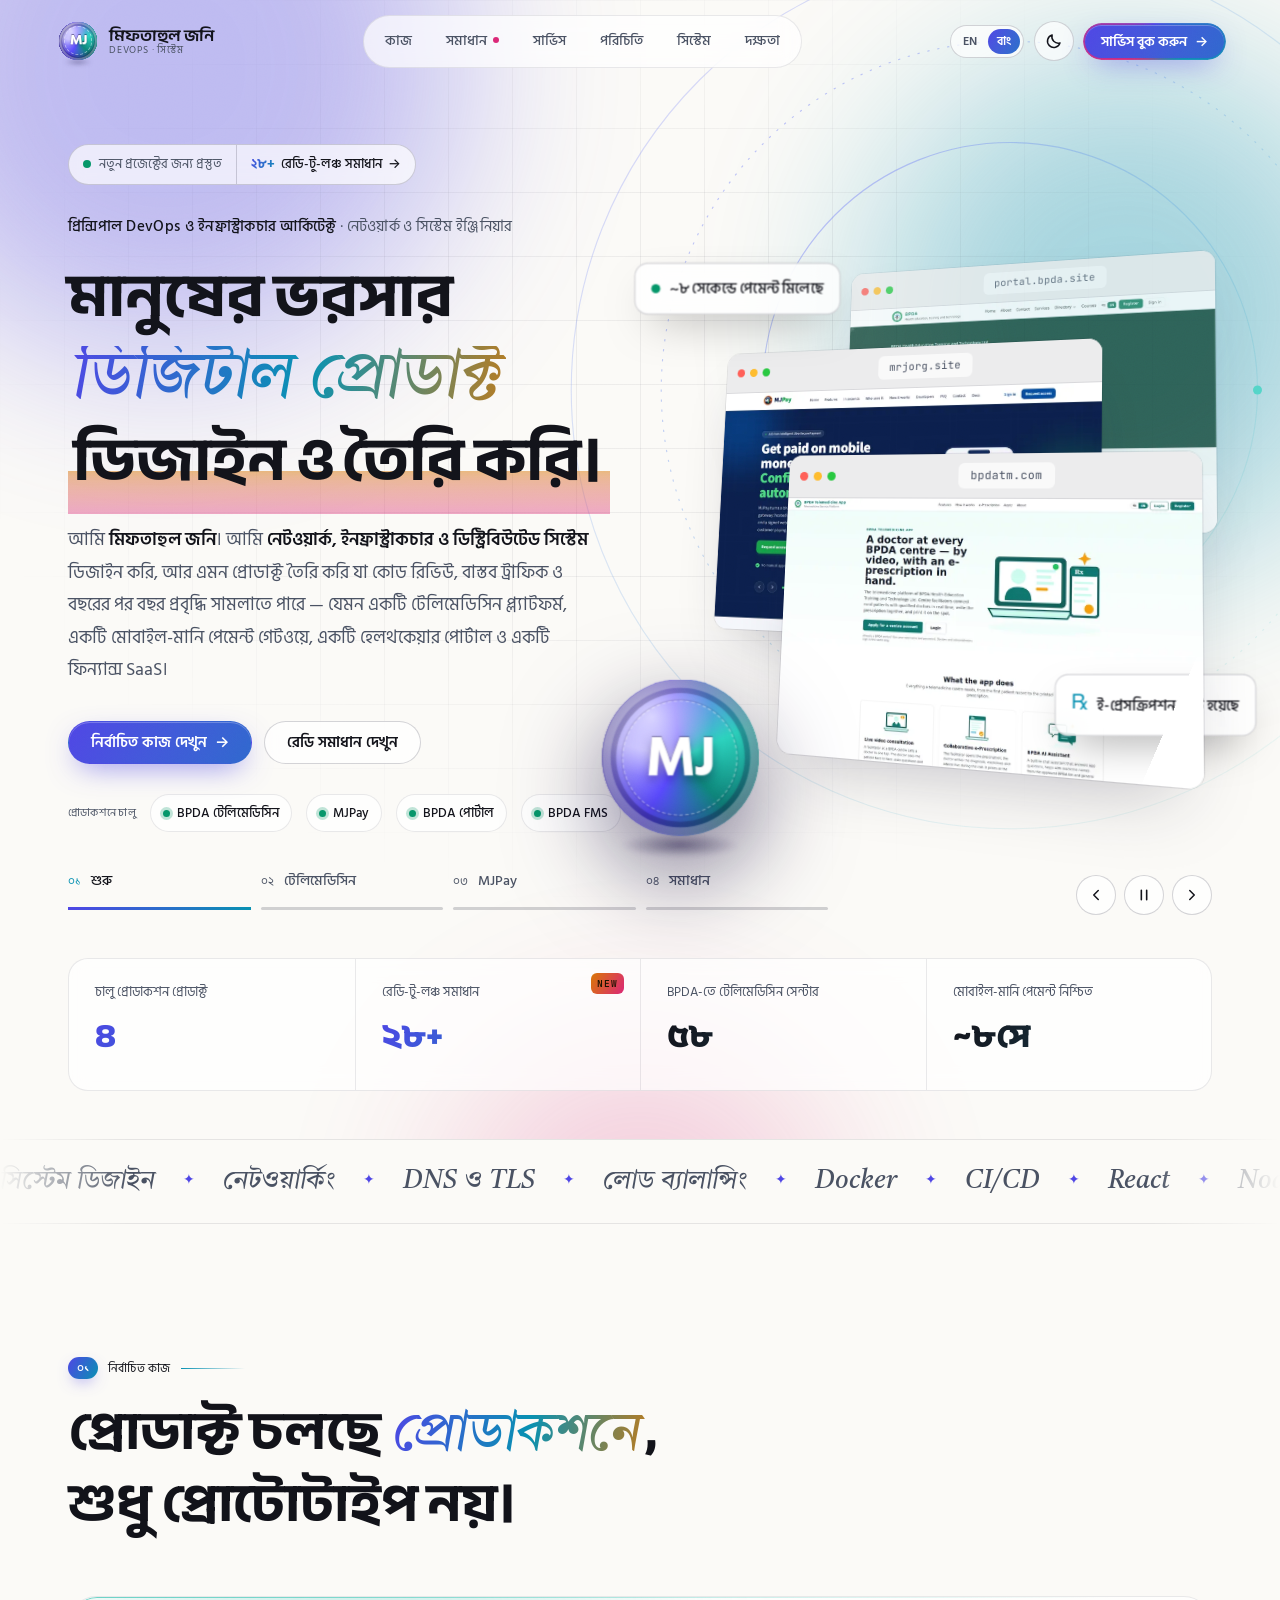
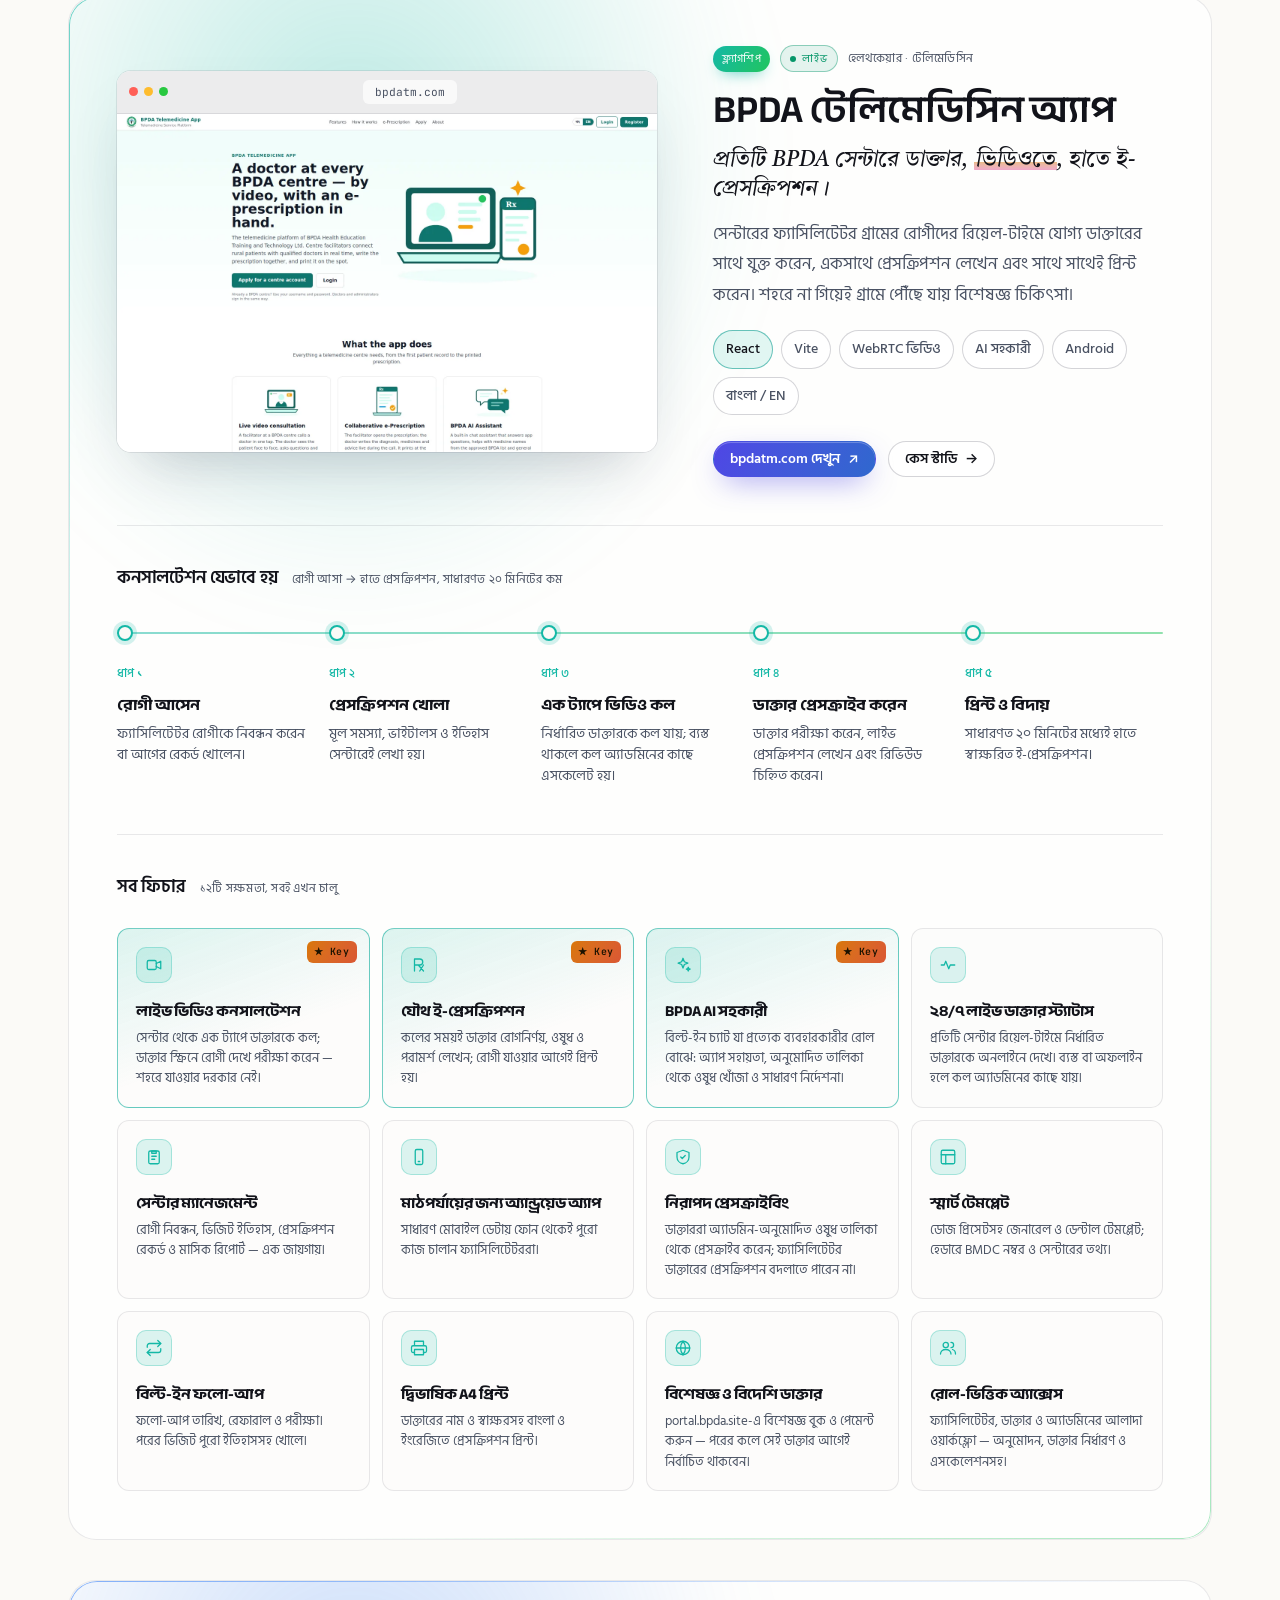
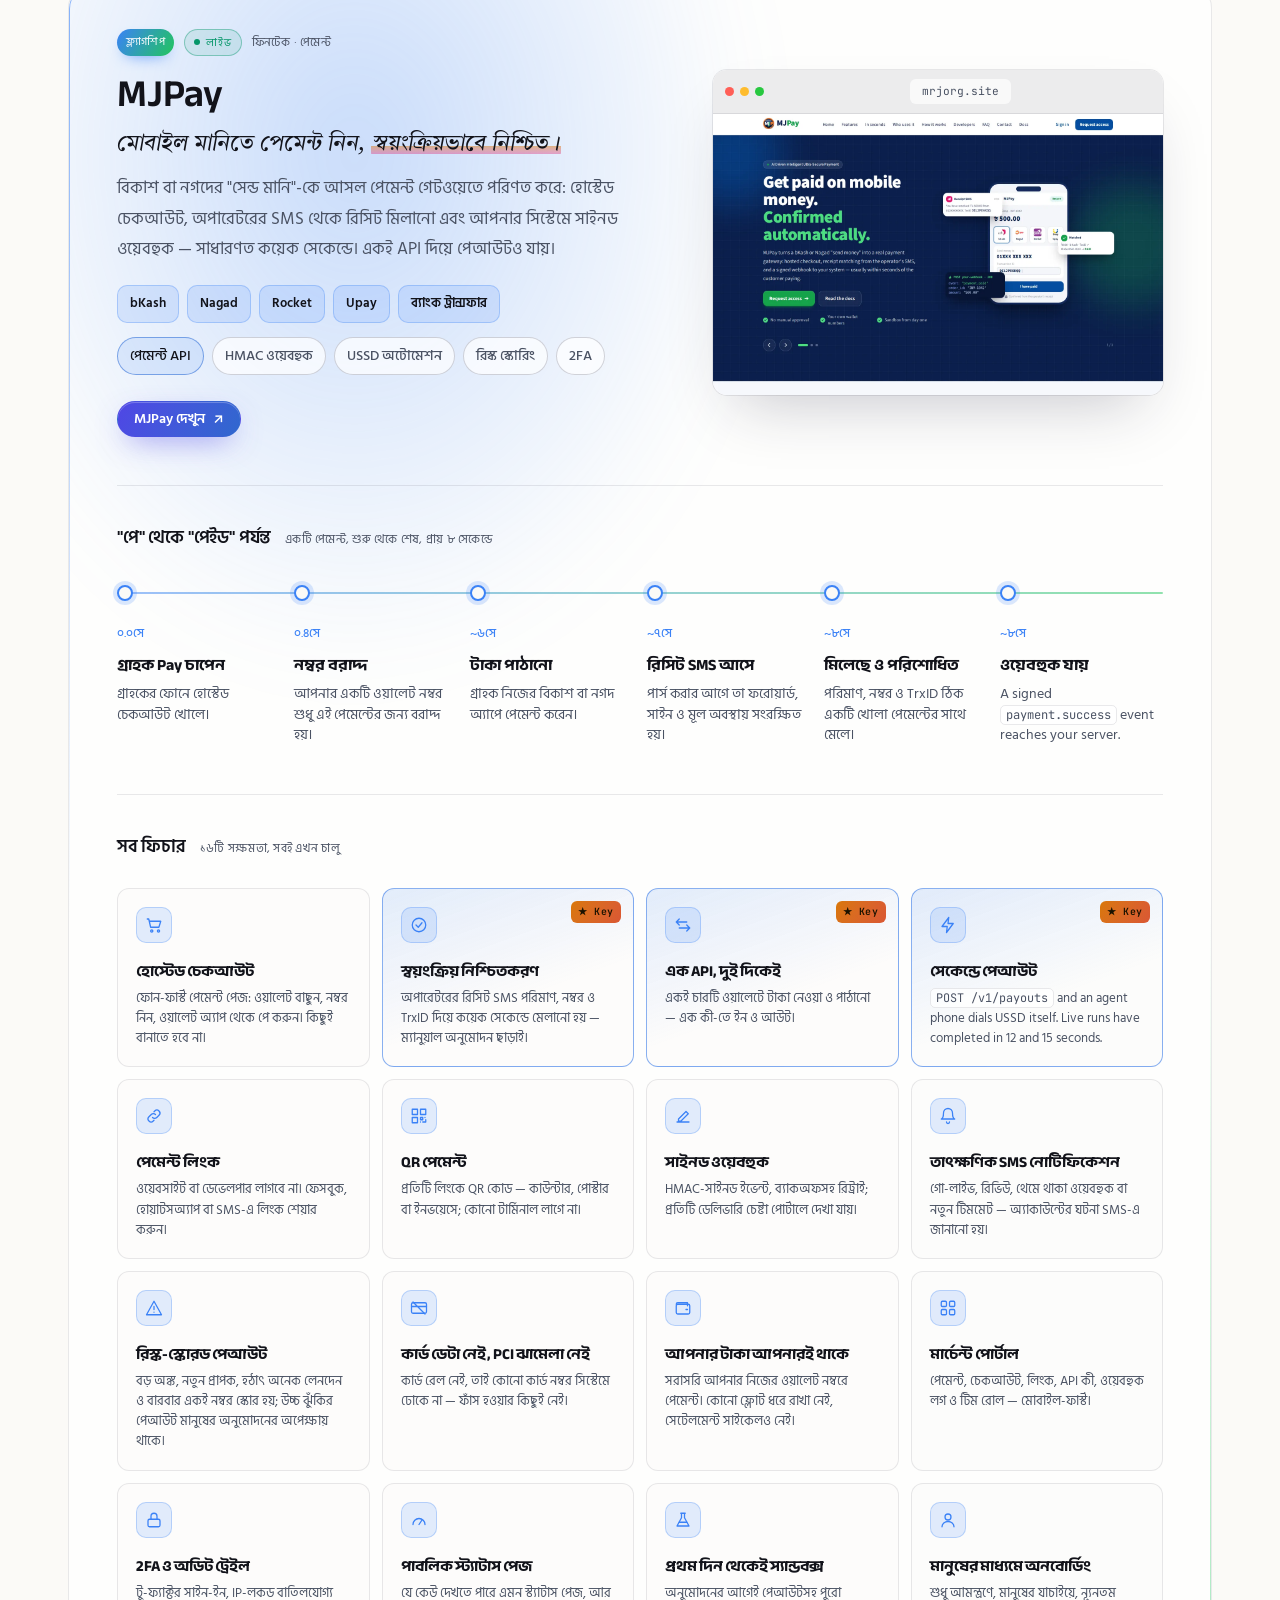
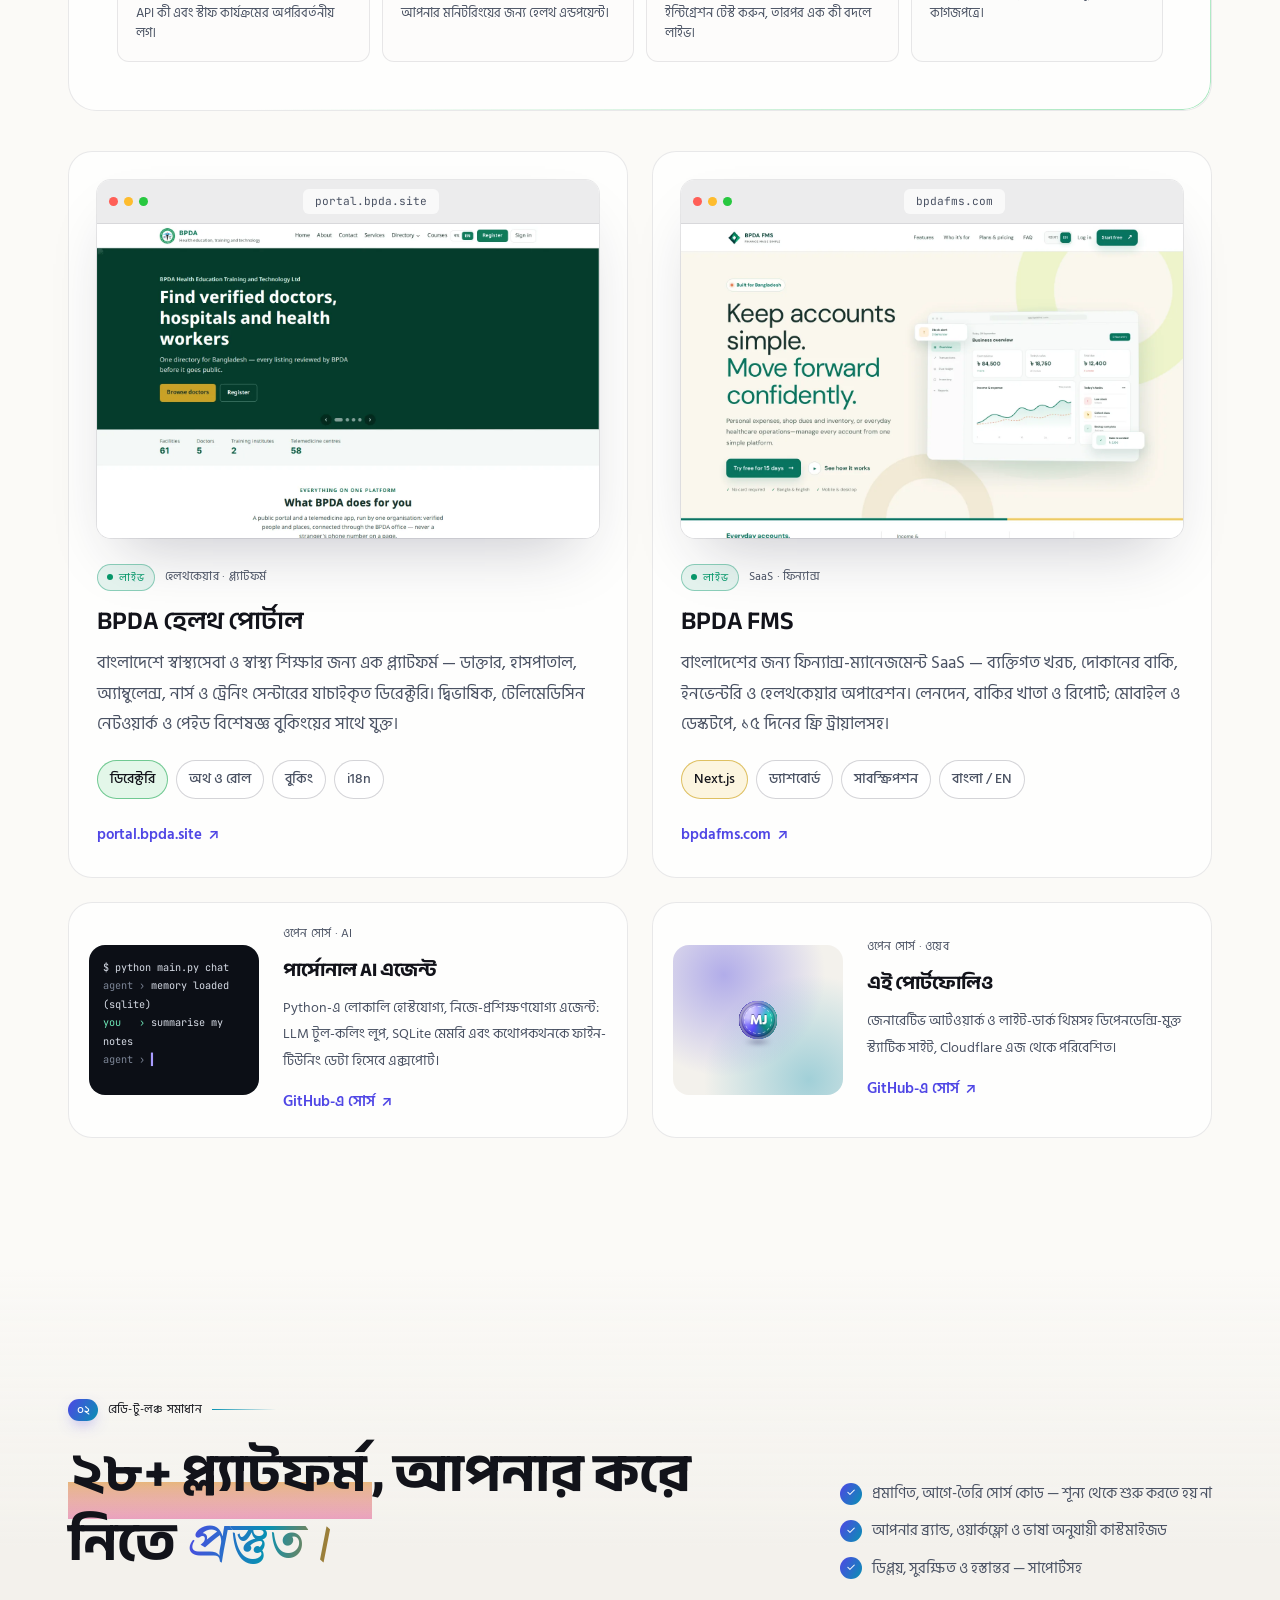
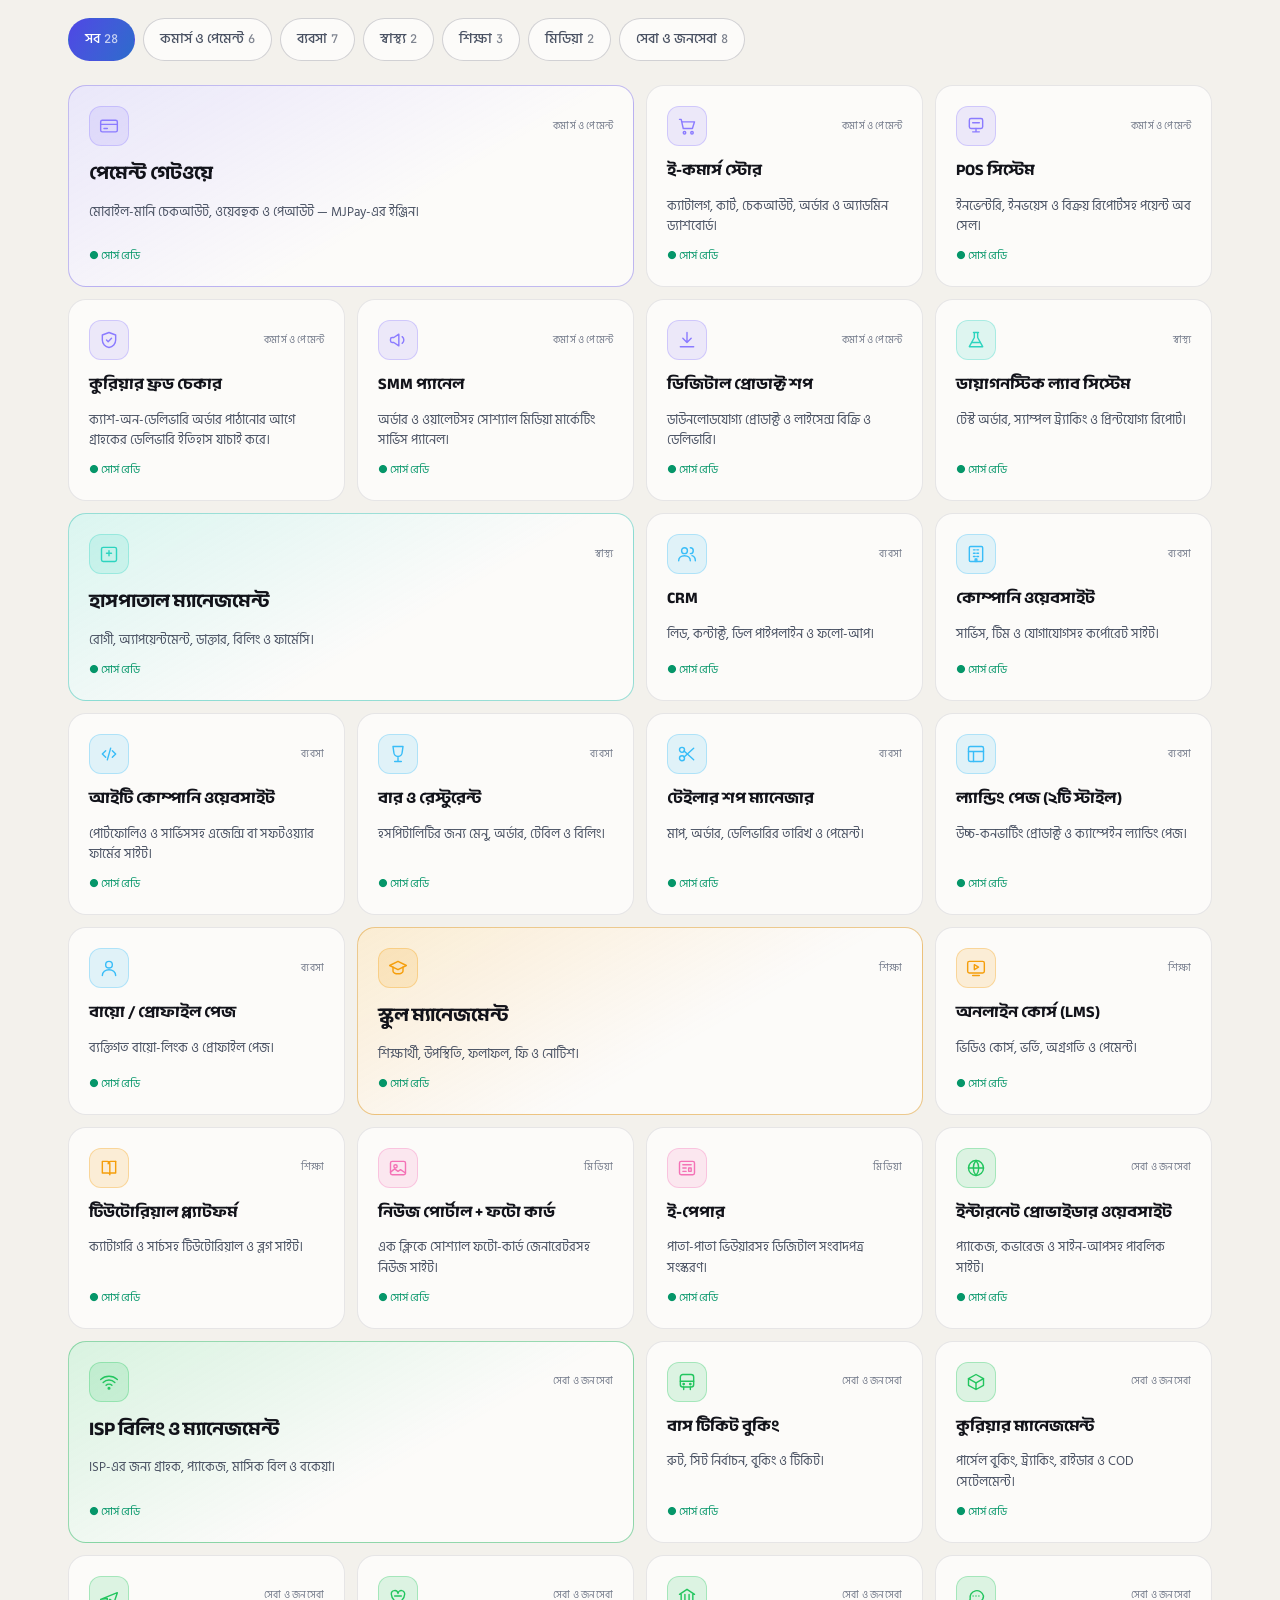
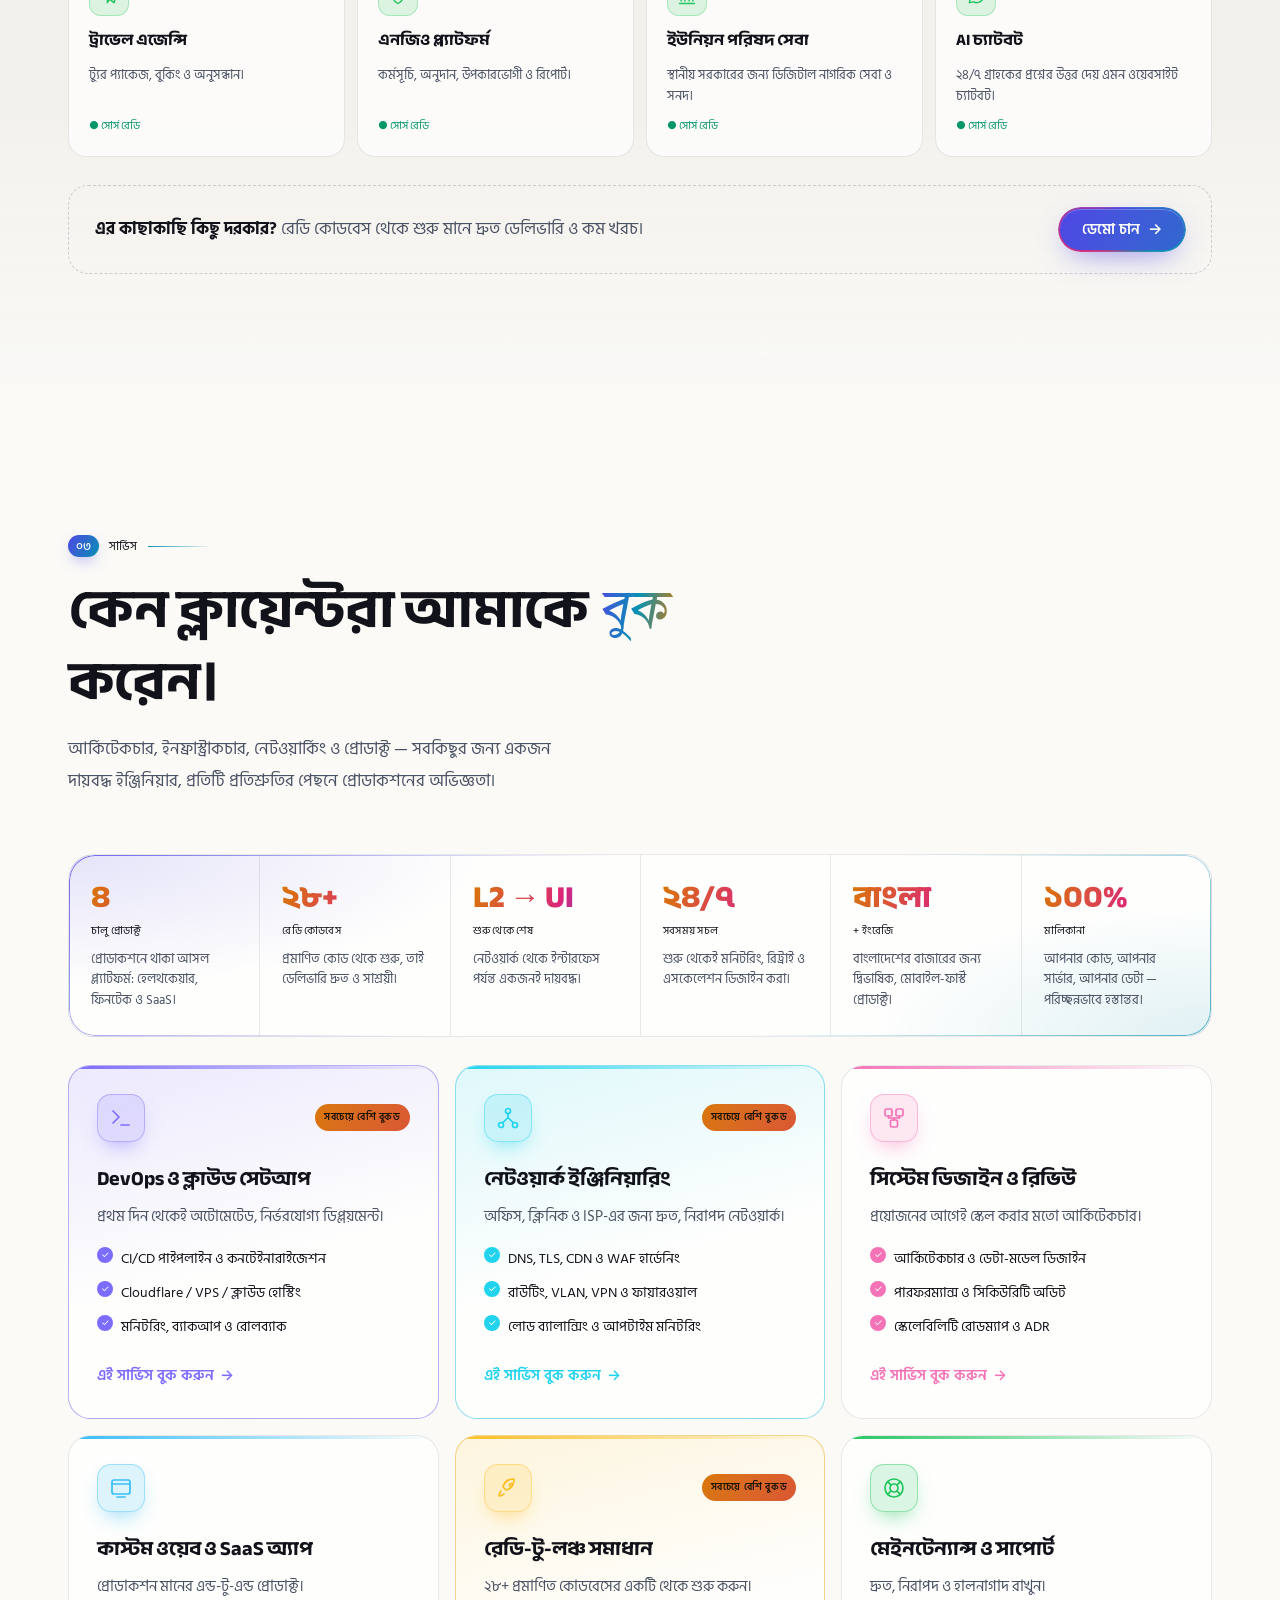
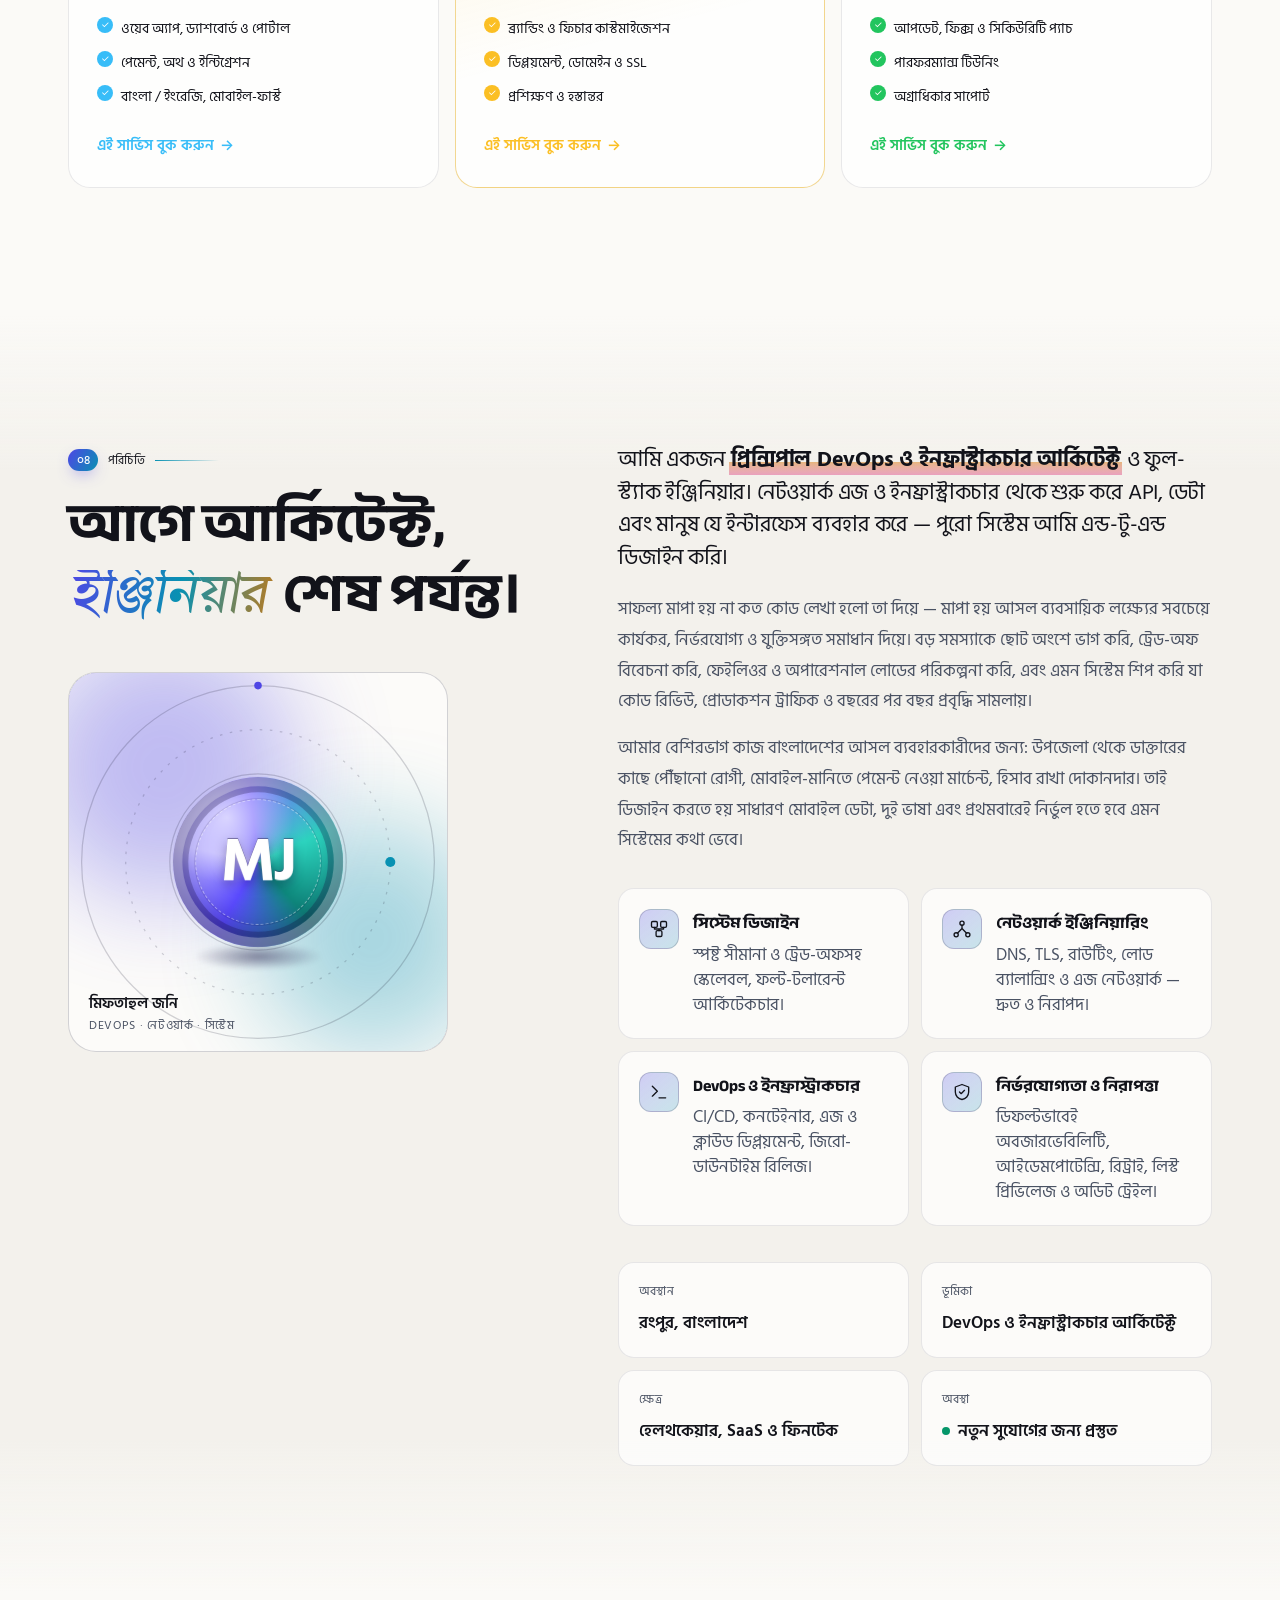
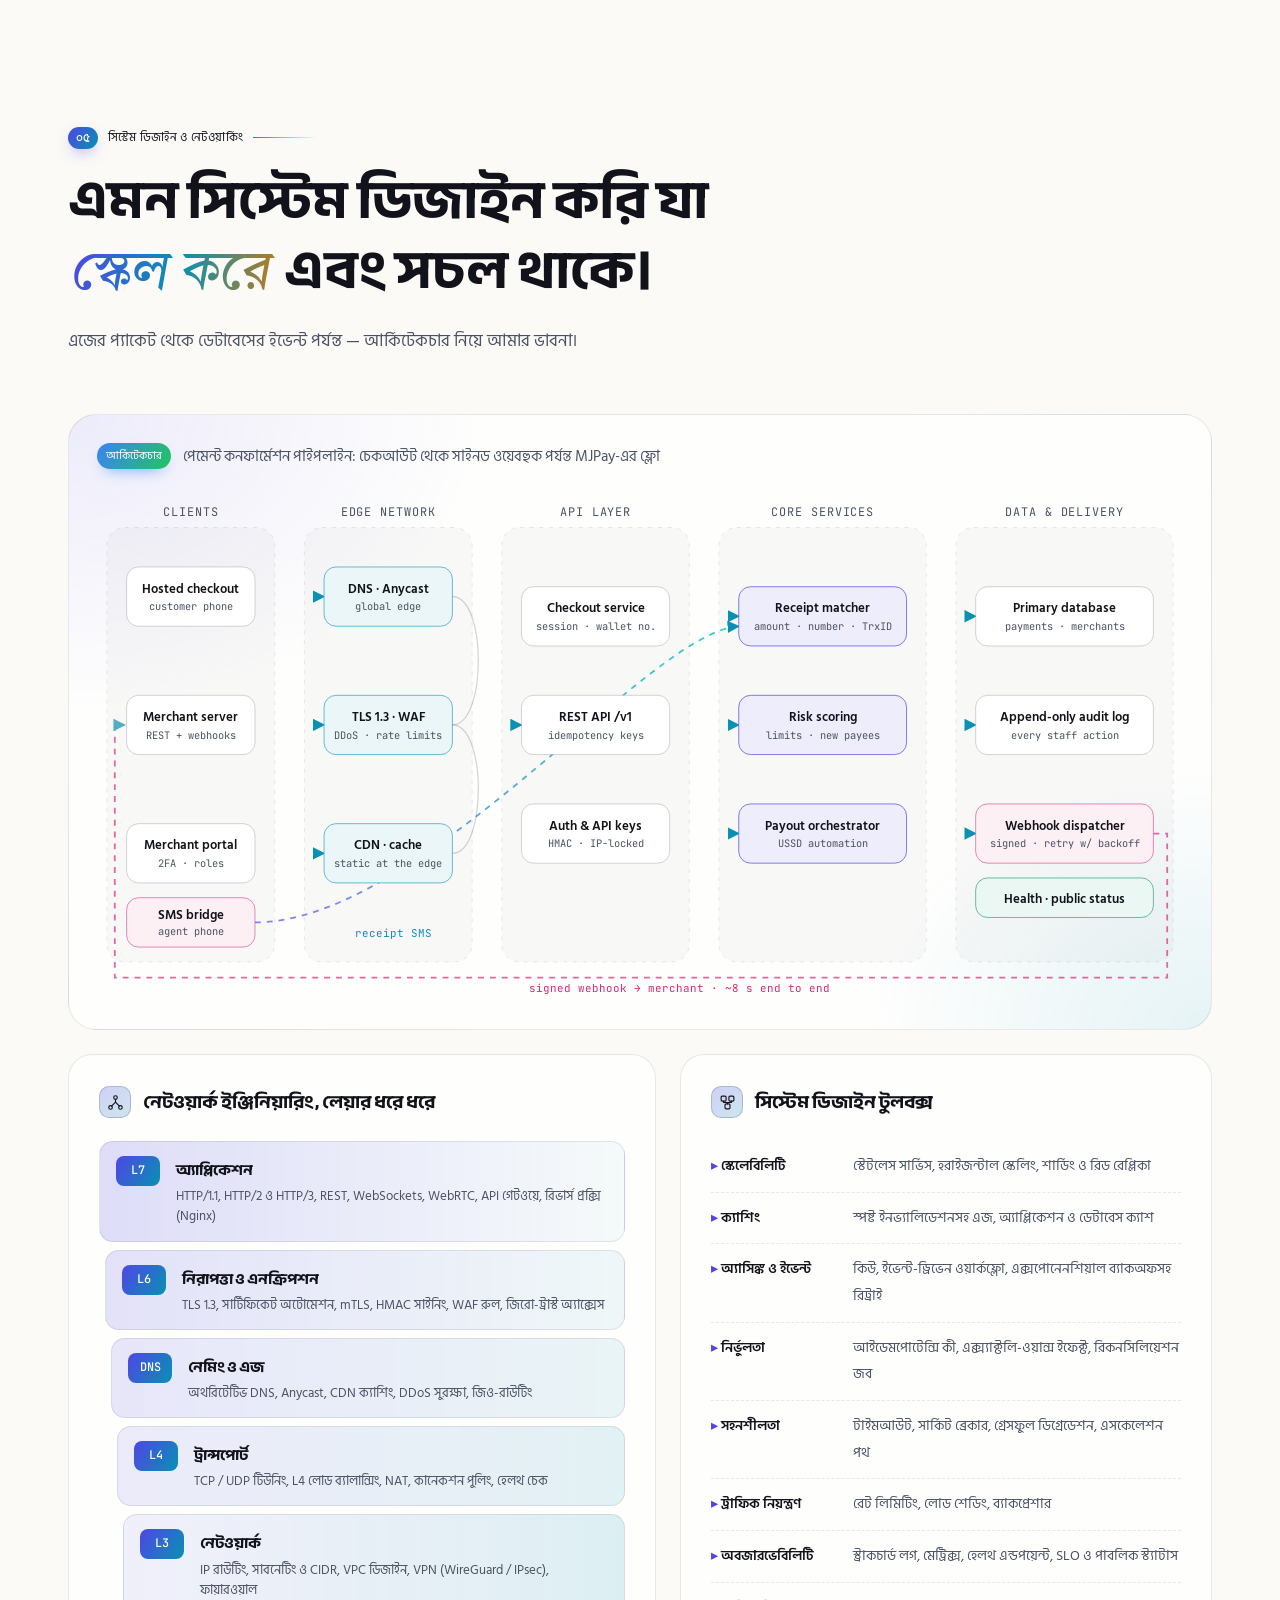
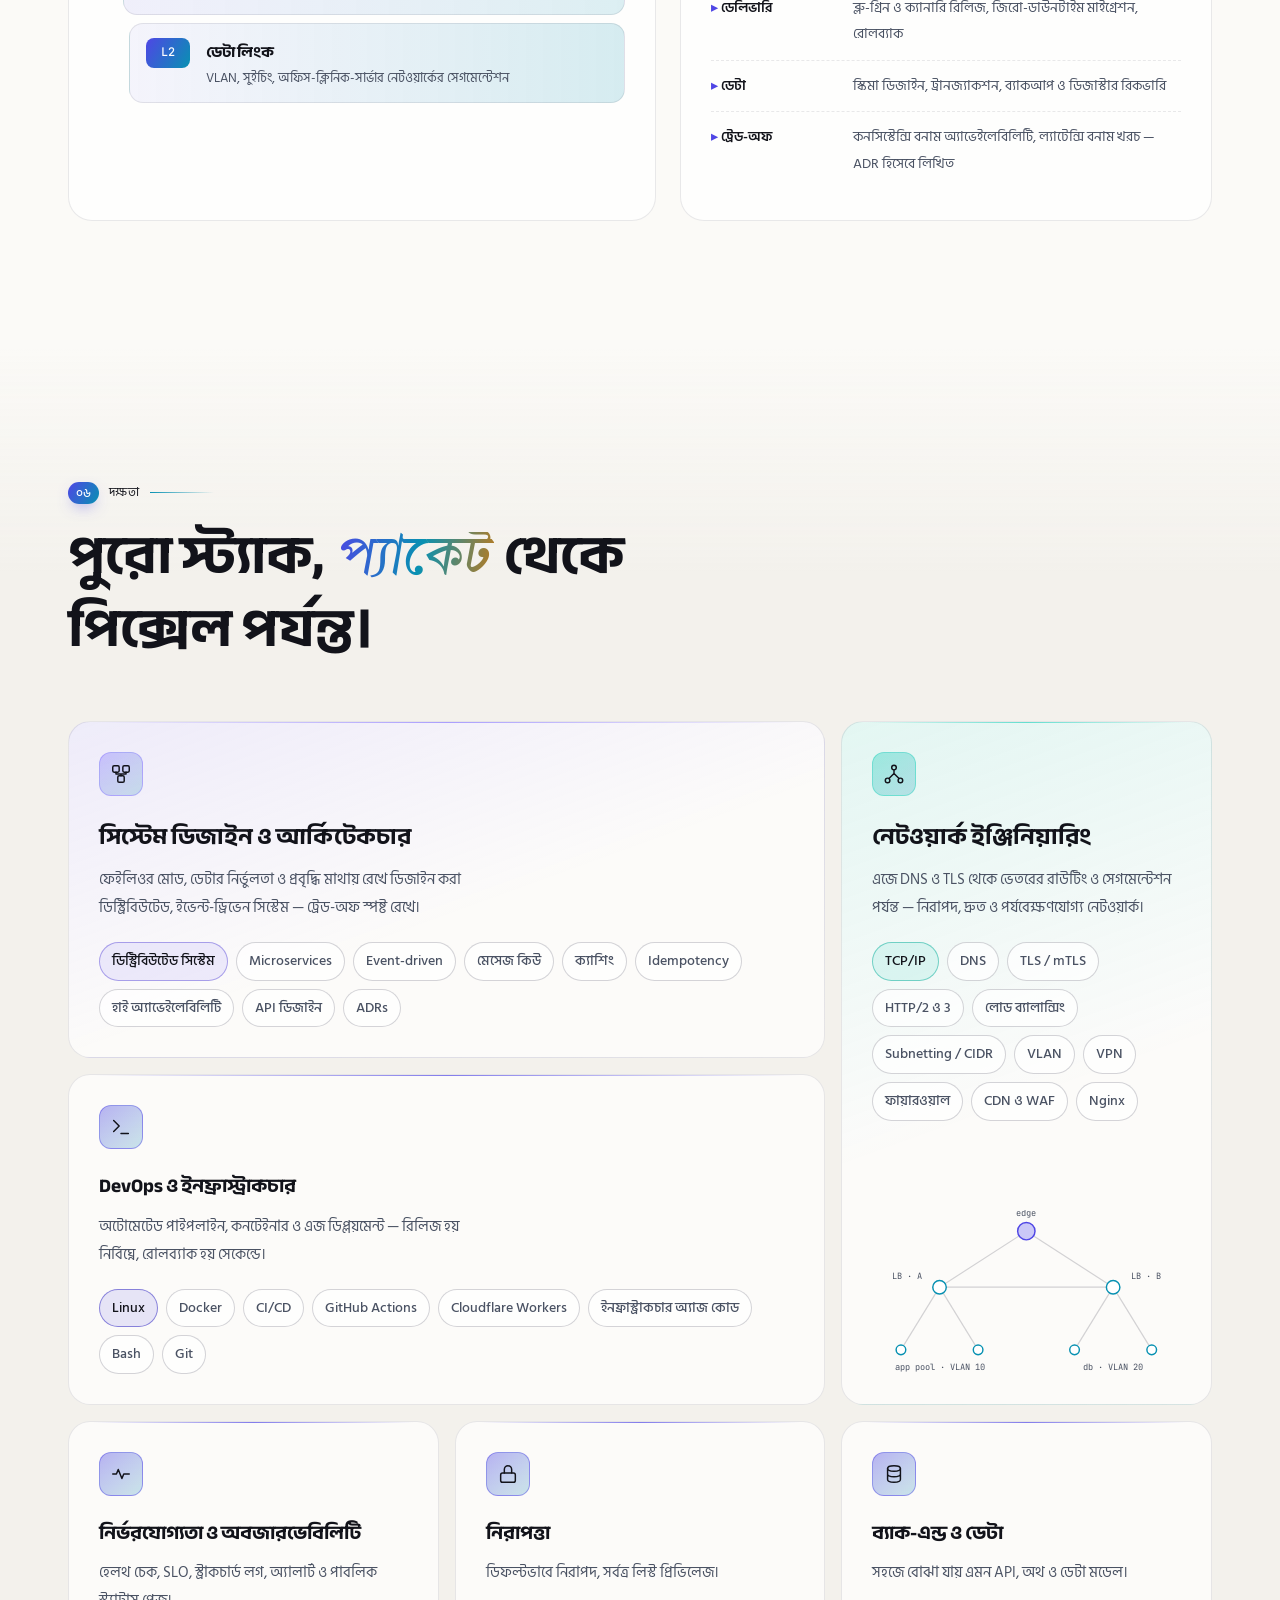
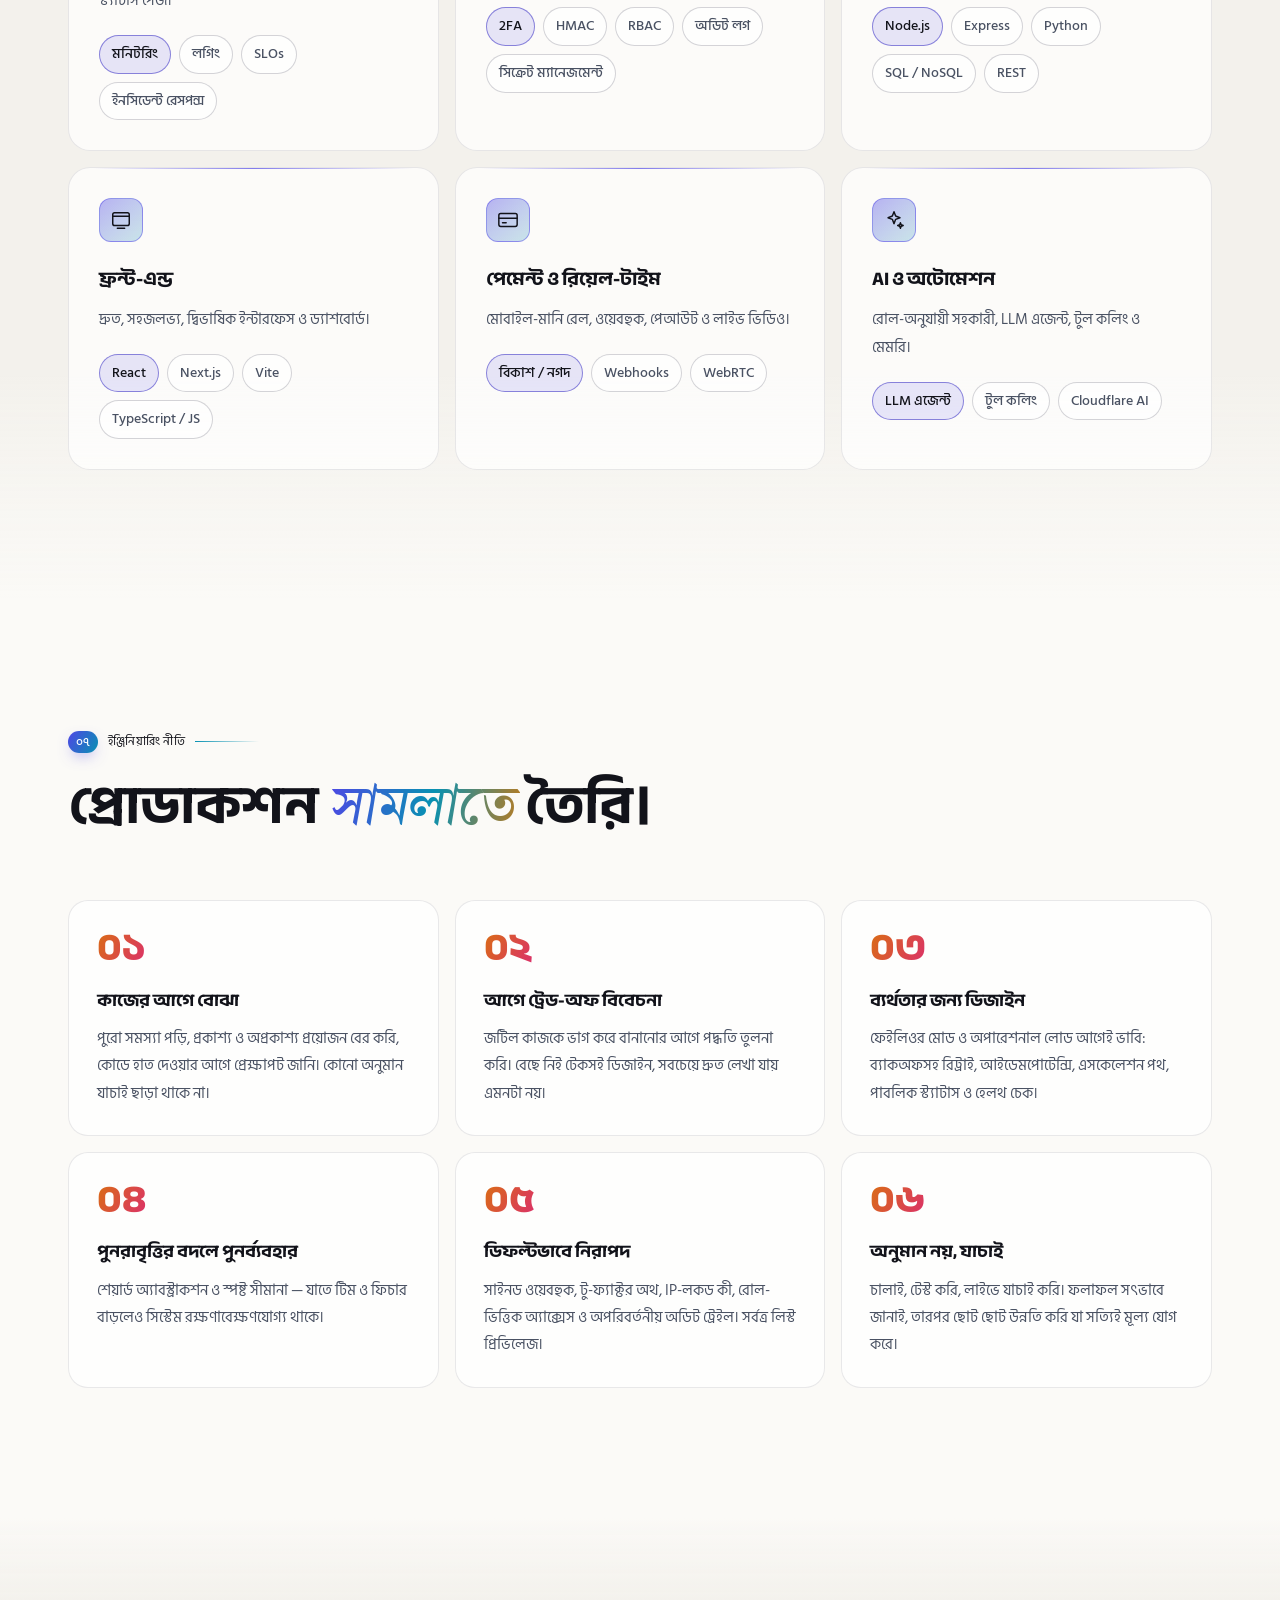
==== bn/index.html @ e2d61003 "Add Bangla version (/bn/) with premium colourful Bangla typography - scripts/build-bn.py generates b" ====
<!DOCTYPE html>
<!-- Generated by scripts/build-bn.py from index.html + i18n/bn.json. Do not edit by hand. -->
<html lang="bn">
<head>
  <meta charset="UTF-8">
  <meta name="viewport" content="width=device-width, initial-scale=1.0, viewport-fit=cover">
  <title>মিফতাহুল জনি — প্রিন্সিপাল DevOps ও ইনফ্রাস্ট্রাকচার আর্কিটেক্ট</title>
  <meta name="description" content="মিফতাহুল জনি — রংপুর, বাংলাদেশের প্রিন্সিপাল DevOps ও ইনফ্রাস্ট্রাকচার আর্কিটেক্ট, নেটওয়ার্ক ও সিস্টেম ইঞ্জিনিয়ার। BPDA টেলিমেডিসিন, MJPay, BPDA হেলথ পোর্টাল ও BPDA FMS-এর নির্মাতা।">
  <meta name="author" content="Miftahul Jony">
  <link rel="canonical" href="https://mjony3.com/bn/">
  <link rel="alternate" hreflang="en" href="https://mjony3.com/">
  <link rel="alternate" hreflang="bn" href="https://mjony3.com/bn/">
  <link rel="alternate" hreflang="x-default" href="https://mjony3.com/">
  <meta name="theme-color" content="#07080c">

  <meta property="og:type" content="website">
  <meta property="og:locale" content="bn_BD">
  <meta property="og:locale" content="en_US">
  <meta property="og:locale:alternate" content="bn_BD">
  <meta property="og:url" content="https://mjony3.com/bn/">
  <meta property="og:title" content="মিফতাহুল জনি — প্রিন্সিপাল DevOps ও ইনফ্রাস্ট্রাকচার আর্কিটেক্ট">
  <meta property="og:description" content="হেলথকেয়ার, SaaS ও ফিনটেক প্রোডাক্ট — শুরু থেকে প্রোডাকশন পর্যন্ত, রংপুর থেকে।">
  <meta property="og:image" content="https://mjony3.com/assets/work/bpda-telemedicine.webp">
  <meta name="twitter:card" content="summary_large_image">

  <link rel="icon" href="../favicon.svg" type="image/svg+xml">
  <link rel="preconnect" href="https://fonts.googleapis.com">
  <link rel="preconnect" href="https://fonts.gstatic.com" crossorigin>
  <link href="https://fonts.googleapis.com/css2?family=Inter:wght@400;500;600;700&family=Instrument+Serif:ital@0;1&family=JetBrains+Mono:wght@400;500&display=swap" rel="stylesheet">
  <link href="https://fonts.googleapis.com/css2?family=Anek+Bangla:wght@500;600;700;800&family=Hind+Siliguri:wght@400;500;600;700&family=Tiro+Bangla:ital@0;1&display=swap" rel="stylesheet">
  <link rel="stylesheet" href="../css/style.css">

  <script>
    try {
      var t = localStorage.getItem('theme');
      if (t) document.documentElement.setAttribute('data-theme', t);
    } catch (e) {}
  </script>

  <script type="application/ld+json">
  {
    "@context": "https://schema.org",
    "@type": "Person",
    "name": "Miftahul Jony",
    "jobTitle": "Principal DevOps & Infrastructure Architect",
    "url": "https://mjony3.com",
    "address": { "@type": "PostalAddress", "addressLocality": "Rangpur", "addressCountry": "BD" },
    "sameAs": ["https://github.com/miftahuljony3"]
  }
  </script>
</head>
<body>
  <a href="#main" class="skip-link">মূল বিষয়ে যান</a>
  <div class="grain" aria-hidden="true"></div>
  <div class="scroll-progress" id="scroll-progress" aria-hidden="true"></div>

  <header class="navbar" id="navbar">
    <div class="container nav-container">
      <a href="#top" class="nav-logo" aria-label="মিফতাহুল জনি, হোম">
        <span class="coin" aria-hidden="true"><span class="coin-body"><span class="coin-face coin-front"><b>MJ</b></span><span class="coin-edge"><i></i><i></i><i></i><i></i><i></i><i></i><i></i><i></i><i></i><i></i></span><span class="coin-face coin-back"><b>MJ</b></span></span></span><span class="logo-text">মিফতাহুল জনি<small>DevOps · সিস্টেম</small></span>
      </a>
      <nav aria-label="প্রধান মেনু">
        <ul class="nav-menu" id="nav-menu">
          <li><a href="#work" class="nav-link">কাজ</a></li>
          <li><a href="#solutions" class="nav-link hot">সমাধান</a></li>
          <li><a href="#services" class="nav-link">সার্ভিস</a></li>
          <li><a href="#about" class="nav-link">পরিচিতি</a></li>
          <li><a href="#systems" class="nav-link">সিস্টেম</a></li>
          <li><a href="#skills" class="nav-link">দক্ষতা</a></li>
          <li class="nav-only-mobile"><a href="#contact" class="nav-link">যোগাযোগ</a></li>
        </ul>
      </nav>
      <div class="nav-actions">
        <a class="lang-switch" href="../" hreflang="en" lang="en" aria-label="View English version"><span lang="en">EN</span><span class="is-on" lang="bn">বাং</span></a>
        <button class="icon-btn" id="theme-toggle" type="button" aria-label="রঙের থিম বদলান">
          <svg class="icon-sun" viewBox="0 0 24 24" width="18" height="18" aria-hidden="true"><circle cx="12" cy="12" r="4.5" fill="none" stroke="currentColor" stroke-width="2"/><path d="M12 2v2.5M12 19.5V22M2 12h2.5M19.5 12H22M4.9 4.9l1.8 1.8M17.3 17.3l1.8 1.8M4.9 19.1l1.8-1.8M17.3 6.7l1.8-1.8" stroke="currentColor" stroke-width="2" stroke-linecap="round"/></svg>
          <svg class="icon-moon" viewBox="0 0 24 24" width="18" height="18" aria-hidden="true"><path d="M20 14.5A8.5 8.5 0 0 1 9.5 4a8.5 8.5 0 1 0 10.5 10.5z" fill="none" stroke="currentColor" stroke-width="2" stroke-linejoin="round"/></svg>
        </button>
        <a href="#contact" class="btn btn-primary btn-sm nav-cta btn-glow">সার্ভিস বুক করুন <span aria-hidden="true">→</span></a>
        <button class="icon-btn nav-toggle" id="nav-toggle" type="button" aria-label="মেনু খুলুন" aria-controls="nav-menu" aria-expanded="false">
          <span class="hamburger"></span>
        </button>
      </div>
    </div>
  </header>

  <main id="main">
    <!-- ================= Hero slider ================= -->
    <section class="hero hero-slider" id="top" aria-roledescription="carousel" aria-label="হাইলাইট">
      <div class="hero-art" aria-hidden="true">
        <div class="aurora a1"></div>
        <div class="aurora a2"></div>
        <div class="aurora a3"></div>
        <div class="hero-grid-lines"></div>
        <svg class="orbits" viewBox="0 0 800 800">
          <defs>
            <linearGradient id="og" x1="0" y1="0" x2="1" y2="1">
              <stop offset="0" stop-color="#8b7bff" stop-opacity=".8"/>
              <stop offset="1" stop-color="#2dd4bf" stop-opacity=".08"/>
            </linearGradient>
          </defs>
          <circle cx="400" cy="400" r="220" fill="none" stroke="url(#og)"/>
          <circle cx="400" cy="400" r="310" fill="none" stroke="url(#og)" stroke-dasharray="2 7"/>
          <circle cx="400" cy="400" r="390" fill="none" stroke="url(#og)" opacity=".6"/>
          <g class="orbit-spin"><circle cx="620" cy="400" r="4" fill="#2dd4bf"/></g>
          <g class="orbit-spin slow"><circle cx="400" cy="90" r="3" fill="#8b7bff"/></g>
        </svg>
      </div>

      <div class="slides" id="hero-slides" aria-live="off">
        <div class="slide is-active" id="slide-1" role="group" aria-roledescription="slide" aria-label="৪টির ১ম: পরিচিতি" data-label="শুরু">
          <div class="container hero-layout">
            <div class="hero-content">
          <p class="eyebrow eyebrow-split anim" style="--i:1"><span><span class="status-dot"></span> নতুন প্রজেক্টের জন্য প্রস্তুত</span><a href="#solutions"><b>২৮+</b> রেডি-টু-লঞ্চ সমাধান <span aria-hidden="true">→</span></a></p>
          <p class="hero-role anim" style="--i:2"><b>প্রিন্সিপাল DevOps ও ইনফ্রাস্ট্রাকচার আর্কিটেক্ট</b> · নেটওয়ার্ক ও সিস্টেম ইঞ্জিনিয়ার</p>
          <h1 class="hero-name anim" style="--i:3">
            মানুষের ভরসার <em class="serif">ডিজিটাল প্রোডাক্ট</em> <span class="hl">ডিজাইন ও তৈরি করি।</span>
          </h1>
          <p class="hero-description anim" style="--i:4">
            আমি <strong>মিফতাহুল জনি</strong>। আমি <strong>নেটওয়ার্ক, ইনফ্রাস্ট্রাকচার ও ডিস্ট্রিবিউটেড সিস্টেম</strong> ডিজাইন করি, আর এমন প্রোডাক্ট তৈরি করি যা কোড রিভিউ, বাস্তব ট্রাফিক ও বছরের পর বছর প্রবৃদ্ধি সামলাতে পারে — যেমন একটি টেলিমেডিসিন প্ল্যাটফর্ম, একটি মোবাইল-মানি পেমেন্ট গেটওয়ে, একটি হেলথকেয়ার পোর্টাল ও একটি ফিন্যান্স SaaS।
          </p>
          <div class="hero-cta anim" style="--i:5">
            <a href="#work" class="btn btn-primary">নির্বাচিত কাজ দেখুন <span aria-hidden="true">→</span></a>
            <a href="#solutions" class="btn btn-ghost">রেডি সমাধান দেখুন</a>
          </div>
          <div class="trust anim" style="--i:6">
            <span class="trust-label">প্রোডাকশনে চালু</span>
            <a href="https://bpdatm.com" target="_blank" rel="noopener noreferrer"><span class="live-dot"></span>BPDA টেলিমেডিসিন</a>
            <a href="https://mrjorg.site" target="_blank" rel="noopener noreferrer"><span class="live-dot"></span>MJPay</a>
            <a href="https://portal.bpda.site" target="_blank" rel="noopener noreferrer"><span class="live-dot"></span>BPDA পোর্টাল</a>
            <a href="https://bpdafms.com" target="_blank" rel="noopener noreferrer"><span class="live-dot"></span>BPDA FMS</a>
          </div>
            </div>
        <div class="hero-stage art3d" aria-hidden="true">
          <figure class="float-frame f1" data-depth="14">
            <div class="frame-bar"><span></span><span></span><span></span><em>portal.bpda.site</em></div>
            <img src="../assets/work/bpda-portal-sm.webp" alt="" width="720" height="450">
          </figure>
          <figure class="float-frame f2" data-depth="28">
            <div class="frame-bar"><span></span><span></span><span></span><em>mrjorg.site</em></div>
            <img src="../assets/work/mjpay-sm.webp" alt="" width="720" height="450">
          </figure>
          <figure class="float-frame f3" data-depth="44">
            <div class="frame-bar"><span></span><span></span><span></span><em>bpdatm.com</em></div>
            <img src="../assets/work/bpda-telemedicine-sm.webp" alt="" width="720" height="450">
          </figure>
          <div class="float-chip c-a" data-depth="60"><span class="chip-dot ok"></span> ~৮ সেকেন্ডে পেমেন্ট মিলেছে</div>
          <div class="float-chip c-b" data-depth="36"><span class="chip-rx">℞</span> ই-প্রেসক্রিপশন প্রিন্ট হয়েছে</div>
          <div class="hero-coin" data-depth="70"><span class="coin coin-lg coin-spin" aria-hidden="true"><span class="coin-body"><span class="coin-face coin-front"><b>MJ</b></span><span class="coin-edge"><i></i><i></i><i></i><i></i><i></i><i></i><i></i><i></i><i></i><i></i></span><span class="coin-face coin-back"><b>MJ</b></span></span></span></div>
        </div>
          </div>
        </div>
        <div class="slide" id="slide-2" role="group" aria-roledescription="slide" aria-label="৪টির ২য়: BPDA টেলিমেডিসিন" data-label="টেলিমেডিসিন" aria-hidden="true" inert>
          <div class="container hero-layout">
            <div class="hero-content">
              <p class="slide-kicker anim" style="--i:1"><span class="badge" style="--tint:#14b8a6;--tint2:#22c55e">ফ্ল্যাগশিপ</span><span class="live-badge">লাইভ</span> হেলথকেয়ার · টেলিমেডিসিন</p>
              <h2 class="hero-name anim" style="--i:2">প্রতিটি সেন্টারে ডাক্তার, <em class="serif">ভিডিওতে।</em></h2>
              <p class="hero-description anim" style="--i:3">
                <strong>BPDA টেলিমেডিসিন</strong> গ্রামের রোগীদের রিয়েল-টাইমে যোগ্য ডাক্তারের সাথে যুক্ত করে। ডাক্তার একসাথে ই-প্রেসক্রিপশন লেখেন, আর রোগী যাওয়ার আগেই তা প্রিন্ট হয়ে যায়।
              </p>
              <ul class="slide-points anim" style="--i:4"><li>লাইভ ভিডিও কনসালটেশন</li><li>যৌথ ই-প্রেসক্রিপশন</li><li>রোল-অনুযায়ী AI সহকারী</li><li>২৪/৭ ডাক্তার স্ট্যাটাস ও এসকেলেশন</li></ul>
              <div class="hero-cta anim" style="--i:5">
                <a href="https://bpdatm.com" class="btn btn-primary" target="_blank" rel="noopener noreferrer">bpdatm.com দেখুন <span aria-hidden="true">↗</span></a>
                <a href="../case-studies/bpda-smart-app" class="btn btn-ghost">কেস স্টাডি পড়ুন</a>
              </div>
            </div>
            <div class="art3d art-tele" aria-hidden="true">
              <div class="tele-ring"></div>
              <figure class="tele-screen" data-depth="18">
                <div class="frame-bar"><span></span><span></span><span></span><em>bpdatm.com</em></div>
                <img src="../assets/work/bpda-telemedicine-sm.webp" alt="" width="720" height="450" loading="lazy">
              </figure>
              <div class="glass-card g-doc" data-depth="46"><span class="avatar">ডা.</span><div><b>নির্ধারিত ডাক্তার</b><small><span class="live-dot"></span> এখন অনলাইনে</small></div></div>
              <div class="glass-card g-call" data-depth="60"><span class="rec"></span><div><b>ভিডিও কনসালটেশন</b><small class="mono">00:12:48</small></div></div>
              <div class="glass-card g-rx" data-depth="34"><span class="rx-big">℞</span><div><b>ই-প্রেসক্রিপশন</b><small>রিভিউ সম্পন্ন · A4 প্রিন্ট হচ্ছে</small></div></div>
            </div>
          </div>
        </div>
        <div class="slide" id="slide-3" role="group" aria-roledescription="slide" aria-label="৪টির ৩য়: MJPay" data-label="MJPay" aria-hidden="true" inert>
          <div class="container hero-layout">
            <div class="hero-content">
              <p class="slide-kicker anim" style="--i:1"><span class="badge" style="--tint:#3b82f6;--tint2:#22c55e">ফ্ল্যাগশিপ</span><span class="live-badge">লাইভ</span> ফিনটেক · পেমেন্ট</p>
              <h2 class="hero-name anim" style="--i:2">মোবাইল মানি, <em class="serif">~৮ সেকেন্ডে নিশ্চিত।</em></h2>
              <p class="hero-description anim" style="--i:3">
                <strong>MJPay</strong> বিকাশ বা নগদের "সেন্ড মানি"-কে একটি আসল পেমেন্ট গেটওয়েতে পরিণত করে: হোস্টেড চেকআউট, স্বয়ংক্রিয় রিসিট মিলানো ও সাইনড ওয়েবহুক। একই API দিয়ে পেআউটও পাঠানো যায়।
              </p>
              <ul class="slide-points anim" style="--i:4"><li>বিকাশ · নগদ · রকেট · উপায়</li><li>সাইনড ওয়েবহুক</li><li>১২–১৫ সেকেন্ডে পেআউট</li><li>কার্ড ডেটা নেই, PCI ঝামেলা নেই</li></ul>
              <div class="hero-cta anim" style="--i:5">
                <a href="https://mrjorg.site" class="btn btn-primary" target="_blank" rel="noopener noreferrer">MJPay দেখুন <span aria-hidden="true">↗</span></a>
                <a href="#systems" class="btn btn-ghost">আর্কিটেকচার দেখুন</a>
              </div>
            </div>
            <div class="art3d art-pay" aria-hidden="true">
              <div class="phone" data-depth="20">
                <div class="phone-notch"></div>
                <div class="phone-ui">
                  <div class="pu-head"><b>MJPay</b><span>সুরক্ষিত</span></div>
                  <p class="pu-shop">ডেমো শপ · INV-1042</p>
                  <p class="pu-amt">৳ 500.00</p>
                  <div class="pu-wallets"><span class="on">bKash</span><span>Nagad</span><span>Rocket</span><span>Upay</span></div>
                  <div class="pu-field"><small>এই নম্বরে টাকা পাঠান</small>01XXX XXX XXX</div>
                  <div class="pu-field"><small>ট্রানজ্যাকশন আইডি</small>DIL2PE6KQQ</div>
                  <div class="pu-btn">পেমেন্ট করেছি</div>
                  <div class="pu-ok">✓ মিলেছে · অর্ডার পরিশোধিত</div>
                </div>
              </div>
              <div class="pay-coin" data-depth="64"><span class="coin coin-lg coin-spin coin-taka" aria-hidden="true"><span class="coin-body"><span class="coin-face coin-front"><b>৳</b></span><span class="coin-edge"><i></i><i></i><i></i><i></i><i></i><i></i><i></i><i></i><i></i><i></i></span><span class="coin-face coin-back"><b>৳</b></span></span></span></div>
              <pre class="glass-card g-hook" data-depth="44"><span class="t-ok">POST</span> /your-webhook · 200
event: "payment.paid"
order: "INV-1042"
amount: "500.00"</pre>
              <div class="glass-card g-sms" data-depth="36"><span class="avatar sms">SMS</span><div><b>রিসিট মিলেছে</b><small>৳৫০০ · বিকাশ · TrxID ✓</small></div></div>
            </div>
          </div>
        </div>
        <div class="slide" id="slide-4" role="group" aria-roledescription="slide" aria-label="৪টির ৪র্থ: রেডি-টু-লঞ্চ সমাধান" data-label="সমাধান" aria-hidden="true" inert>
          <div class="container hero-layout">
            <div class="hero-content">
              <p class="slide-kicker anim" style="--i:1"><span class="badge" style="--tint:#f59e0b;--tint2:#f472b6">২৮+ রেডি</span> রেডি-টু-লঞ্চ সমাধান</p>
              <h2 class="hero-name anim" style="--i:2">রেডিমেড প্ল্যাটফর্ম, <em class="serif">দ্রুত লঞ্চ।</em></h2>
              <p class="hero-description anim" style="--i:3">
                শুরু করুন একটি <strong>প্রমাণিত কোডবেস</strong> থেকে: হাসপাতাল, স্কুল, ISP বিলিং, POS, ই-কমার্স, কুরিয়ার, পেমেন্ট গেটওয়ে ও আরও অনেক কিছু। আমি আপনার ব্র্যান্ড অনুযায়ী কাস্টমাইজ করে, ডিপ্লয় করে হস্তান্তর করি।
              </p>
              <ul class="slide-points anim" style="--i:4"><li>কমার্স ও পেমেন্ট</li><li>স্বাস্থ্য ও শিক্ষা</li><li>ISP, কুরিয়ার ও ট্রাভেল</li><li>মিডিয়া ও ব্যবসা</li></ul>
              <div class="hero-cta anim" style="--i:5">
                <a href="#solutions" class="btn btn-primary">২৮+ সমাধান দেখুন <span aria-hidden="true">→</span></a>
                <a href="#contact" class="btn btn-ghost">ডেমো বুক করুন</a>
              </div>
            </div>
            <div class="art3d art-iso" aria-hidden="true">
              <div class="iso-glow"></div>
              <div class="iso-grid" data-depth="22"><span class="iso-tile" style="--d:0;--tint:#8b7bff"><span class="iso-top"><svg viewBox="0 0 24 24"><path d="M3 4h2l2.5 11h11L21 7H6.5"/><circle cx="9" cy="20" r="1.5"/><circle cx="18" cy="20" r="1.5"/></svg></span><span class="iso-side l"></span><span class="iso-side r"></span></span><span class="iso-tile" style="--d:1;--tint:#2dd4bf"><span class="iso-top"><svg viewBox="0 0 24 24"><rect x="3" y="4" width="18" height="17" rx="2"/><path d="M12 8v6M9 11h6"/></svg></span><span class="iso-side l"></span><span class="iso-side r"></span></span><span class="iso-tile" style="--d:2;--tint:#fbbf24"><span class="iso-top"><svg viewBox="0 0 24 24"><path d="M2 9l10-5 10 5-10 5z"/><path d="M6 11v5c0 1.5 2.7 3 6 3s6-1.5 6-3v-5"/></svg></span><span class="iso-side l"></span><span class="iso-side r"></span></span><span class="iso-tile" style="--d:1;--tint:#7c6cff"><span class="iso-top"><svg viewBox="0 0 24 24"><rect x="2" y="5" width="20" height="14" rx="2"/><path d="M2 10h20M6 15h4"/></svg></span><span class="iso-side l"></span><span class="iso-side r"></span></span><span class="iso-tile" style="--d:2;--tint:#22c55e"><span class="iso-top"><svg viewBox="0 0 24 24"><path d="M2 9a15 15 0 0 1 20 0M5 12.5a10 10 0 0 1 14 0M8.5 16a5 5 0 0 1 7 0"/><circle cx="12" cy="19.5" r="1"/></svg></span><span class="iso-side l"></span><span class="iso-side r"></span></span><span class="iso-tile" style="--d:3;--tint:#38bdf8"><span class="iso-top"><svg viewBox="0 0 24 24"><rect x="4" y="3" width="16" height="12" rx="2"/><path d="M8 19h8M12 15v4M8 8h8"/></svg></span><span class="iso-side l"></span><span class="iso-side r"></span></span><span class="iso-tile" style="--d:2;--tint:#f472b6"><span class="iso-top"><svg viewBox="0 0 24 24"><rect x="4" y="3" width="16" height="15" rx="3"/><path d="M4 11h16M8 21v-3M16 21v-3"/></svg></span><span class="iso-side l"></span><span class="iso-side r"></span></span><span class="iso-tile" style="--d:3;--tint:#22d3ee"><span class="iso-top"><svg viewBox="0 0 24 24"><circle cx="9" cy="8" r="3.5"/><path d="M2 20c0-3.5 3-6 7-6s7 2.5 7 6M16 4.5a3.5 3.5 0 0 1 0 7M18 14c2.5.6 4 2.8 4 6"/></svg></span><span class="iso-side l"></span><span class="iso-side r"></span></span><span class="iso-tile" style="--d:4;--tint:#a78bfa"><span class="iso-top"><svg viewBox="0 0 24 24"><path d="M21 12a8 8 0 0 1-11.6 7.1L4 20l1-4.4A8 8 0 1 1 21 12z"/></svg></span><span class="iso-side l"></span><span class="iso-side r"></span></span></div>
              <div class="glass-card g-count" data-depth="56"><b class="big-num">২৮+</b><div><b>প্ল্যাটফর্ম</b><small>সোর্স রেডি</small></div></div>
              <div class="glass-card g-ship" data-depth="40"><span class="live-dot"></span><div><b>কাস্টমাইজ → ডিপ্লয়</b><small>ডোমেইন · SSL · হস্তান্তর</small></div></div>
            </div>
          </div>
        </div>
      </div>

      <div class="container slider-ui">
        <div class="slider-tabs" role="tablist" aria-label="স্লাইড বেছে নিন">
          <button class="slider-tab is-active" type="button" role="tab" aria-selected="true" aria-controls="slide-1" data-go="0"><span class="st-num">০১</span><span class="st-label">শুরু</span><span class="st-bar"><i></i></span></button>
          <button class="slider-tab" type="button" role="tab" aria-selected="false" aria-controls="slide-2" data-go="1"><span class="st-num">০২</span><span class="st-label">টেলিমেডিসিন</span><span class="st-bar"><i></i></span></button>
          <button class="slider-tab" type="button" role="tab" aria-selected="false" aria-controls="slide-3" data-go="2"><span class="st-num">০৩</span><span class="st-label">MJPay</span><span class="st-bar"><i></i></span></button>
          <button class="slider-tab" type="button" role="tab" aria-selected="false" aria-controls="slide-4" data-go="3"><span class="st-num">০৪</span><span class="st-label">সমাধান</span><span class="st-bar"><i></i></span></button>
        </div>
        <div class="slider-btns">
          <button class="icon-btn" type="button" data-prev aria-label="আগের স্লাইড"><svg viewBox="0 0 24 24" width="18" height="18" aria-hidden="true"><path d="M15 6l-6 6 6 6" fill="none" stroke="currentColor" stroke-width="2" stroke-linecap="round" stroke-linejoin="round"/></svg></button>
          <button class="icon-btn" type="button" data-toggle aria-label="অটোপ্লে থামান"><svg class="i-pause" viewBox="0 0 24 24" width="16" height="16" aria-hidden="true"><path d="M8 5v14M16 5v14" stroke="currentColor" stroke-width="2.4" stroke-linecap="round"/></svg><svg class="i-play" viewBox="0 0 24 24" width="16" height="16" aria-hidden="true"><path d="M7 5l12 7-12 7z" fill="currentColor"/></svg></button>
          <button class="icon-btn" type="button" data-next aria-label="পরের স্লাইড"><svg viewBox="0 0 24 24" width="18" height="18" aria-hidden="true"><path d="M9 6l6 6-6 6" fill="none" stroke="currentColor" stroke-width="2" stroke-linecap="round" stroke-linejoin="round"/></svg></button>
        </div>
      </div>

      <div class="container">
        <dl class="stats reveal">
          <div><dt>চালু প্রোডাকশন প্রোডাক্ট</dt><dd>৪</dd></div>
          <div class="stat-key"><dt>রেডি-টু-লঞ্চ সমাধান</dt><dd>২৮+</dd></div>
          <div><dt>BPDA-তে টেলিমেডিসিন সেন্টার</dt><dd>৫৮</dd></div>
          <div><dt>মোবাইল-মানি পেমেন্ট নিশ্চিত</dt><dd>~৮সে</dd></div>
        </dl>
      </div>
    </section>

    <!-- Marquee -->
    <div class="marquee" aria-hidden="true">
      <div class="marquee-track">
        <span>সিস্টেম ডিজাইন</span><i>✦</i><span>নেটওয়ার্কিং</span><i>✦</i><span>DNS ও TLS</span><i>✦</i><span>লোড ব্যালান্সিং</span><i>✦</i><span>Docker</span><i>✦</i><span>CI/CD</span><i>✦</i><span>React</span><i>✦</i><span>Node.js</span><i>✦</i><span>Python</span><i>✦</i><span>ভিডিও কলিং</span><i>✦</i><span>পেমেন্ট API</span><i>✦</i><span>Webhooks</span><i>✦</i><span>SQL</span><i>✦</i><span>AI সহকারী</span><i>✦</i><span>Android</span><i>✦</i><span>Cloudflare</span><i>✦</i>
        <span>সিস্টেম ডিজাইন</span><i>✦</i><span>নেটওয়ার্কিং</span><i>✦</i><span>DNS ও TLS</span><i>✦</i><span>লোড ব্যালান্সিং</span><i>✦</i><span>Docker</span><i>✦</i><span>CI/CD</span><i>✦</i><span>React</span><i>✦</i><span>Node.js</span><i>✦</i><span>Python</span><i>✦</i><span>ভিডিও কলিং</span><i>✦</i><span>পেমেন্ট API</span><i>✦</i><span>Webhooks</span><i>✦</i><span>SQL</span><i>✦</i><span>AI সহকারী</span><i>✦</i><span>Android</span><i>✦</i><span>Cloudflare</span><i>✦</i>
      </div>
    </div>

    <!-- ================= Work ================= -->
    <section class="section" id="work">
      <div class="container">
        <header class="section-head">
          <p class="section-kicker"><span>০১</span> নির্বাচিত কাজ</p>
          <h2 class="section-title">প্রোডাক্ট চলছে <em class="serif">প্রোডাকশনে</em>, শুধু প্রোটোটাইপ নয়।</h2>
        </header>

        <!-- Flagship: BPDA Telemedicine -->
        <article class="flagship reveal" style="--tint:#14b8a6;--tint2:#22c55e">
          <div class="flagship-glow" aria-hidden="true"></div>
          <div class="showcase">
            <a class="showcase-media" href="https://bpdatm.com" target="_blank" rel="noopener noreferrer" aria-label="BPDA টেলিমেডিসিন অ্যাপ খুলুন">
              <div class="browser">
                <div class="frame-bar"><span></span><span></span><span></span><em>bpdatm.com</em></div>
                <img src="../assets/work/bpda-telemedicine.webp" alt="BPDA টেলিমেডিসিন অ্যাপের হোম পেজ: প্রতিটি BPDA সেন্টারে ভিডিওতে ডাক্তার, হাতে ই-প্রেসক্রিপশন" width="1440" height="900" loading="lazy">
              </div>
            </a>
            <div class="showcase-info">
              <p class="project-meta"><span class="badge">ফ্ল্যাগশিপ</span><span class="live-badge">লাইভ</span> হেলথকেয়ার · টেলিমেডিসিন</p>
              <h3 class="project-title">BPDA টেলিমেডিসিন অ্যাপ</h3>
              <p class="project-tagline">প্রতিটি BPDA সেন্টারে ডাক্তার, <span class="hl">ভিডিওতে</span>, হাতে ই-প্রেসক্রিপশন।</p>
              <p class="project-description">
                সেন্টারের ফ্যাসিলিটেটর গ্রামের রোগীদের রিয়েল-টাইমে যোগ্য ডাক্তারের সাথে যুক্ত করেন, একসাথে প্রেসক্রিপশন লেখেন এবং সাথে সাথেই প্রিন্ট করেন। শহরে না গিয়েই গ্রামে পৌঁছে যায় বিশেষজ্ঞ চিকিৎসা।
              </p>
              <ul class="chips"><li>React</li><li>Vite</li><li>WebRTC ভিডিও</li><li>AI সহকারী</li><li>Android</li><li>বাংলা / EN</li></ul>
              <div class="link-row">
                <a href="https://bpdatm.com" class="btn btn-primary btn-sm" target="_blank" rel="noopener noreferrer">bpdatm.com দেখুন <span aria-hidden="true">↗</span></a>
                <a href="../case-studies/bpda-smart-app" class="btn btn-ghost btn-sm">কেস স্টাডি <span aria-hidden="true">→</span></a>
              </div>
            </div>
          </div>

          <div class="flow-block">
            <p class="flow-title">কনসালটেশন যেভাবে হয় <span>রোগী আসা → হাতে প্রেসক্রিপশন, সাধারণত ২০ মিনিটের কম</span></p>
            <ol class="flow">
              <li><span class="flow-time">ধাপ ১</span><h4>রোগী আসেন</h4><p>ফ্যাসিলিটেটর রোগীকে নিবন্ধন করেন বা আগের রেকর্ড খোলেন।</p></li>
              <li><span class="flow-time">ধাপ ২</span><h4>প্রেসক্রিপশন খোলা</h4><p>মূল সমস্যা, ভাইটালস ও ইতিহাস সেন্টারেই লেখা হয়।</p></li>
              <li><span class="flow-time">ধাপ ৩</span><h4>এক ট্যাপে ভিডিও কল</h4><p>নির্ধারিত ডাক্তারকে কল যায়; ব্যস্ত থাকলে কল অ্যাডমিনের কাছে এসকেলেট হয়।</p></li>
              <li><span class="flow-time">ধাপ ৪</span><h4>ডাক্তার প্রেসক্রাইব করেন</h4><p>ডাক্তার পরীক্ষা করেন, লাইভ প্রেসক্রিপশন লেখেন এবং রিভিউড চিহ্নিত করেন।</p></li>
              <li><span class="flow-time">ধাপ ৫</span><h4>প্রিন্ট ও বিদায়</h4><p>সাধারণত ২০ মিনিটের মধ্যেই হাতে স্বাক্ষরিত ই-প্রেসক্রিপশন।</p></li>
            </ol>
          </div>

          <div class="feat-block">
            <p class="flow-title">সব ফিচার <span>১২টি সক্ষমতা, সবই এখন চালু</span></p>
            <ul class="feat-grid">
              <li class="feat key spot"><span class="feat-icon" aria-hidden="true"><svg viewBox="0 0 24 24"><rect x="3" y="6" width="12" height="12" rx="2"/><path d="M15 10l6-3v10l-6-3"/></svg></span><div><h4>লাইভ ভিডিও কনসালটেশন</h4><p>সেন্টার থেকে এক ট্যাপে ডাক্তারকে কল; ডাক্তার স্ক্রিনে রোগী দেখে পরীক্ষা করেন — শহরে যাওয়ার দরকার নেই।</p></div></li>
              <li class="feat key spot"><span class="feat-icon" aria-hidden="true"><svg viewBox="0 0 24 24"><path d="M6 4h7a4 4 0 0 1 0 8H6zM6 12v8M11 12l7 8M18 12l-5 8"/></svg></span><div><h4>যৌথ ই-প্রেসক্রিপশন</h4><p>কলের সময়ই ডাক্তার রোগনির্ণয়, ওষুধ ও পরামর্শ লেখেন; রোগী যাওয়ার আগেই প্রিন্ট হয়।</p></div></li>
              <li class="feat key spot"><span class="feat-icon" aria-hidden="true"><svg viewBox="0 0 24 24"><path d="M12 3l1.8 4.7 4.7 1.8-4.7 1.8L12 16l-1.8-4.7L5.5 9.5l4.7-1.8z"/><path d="M19 15l.7 1.8 1.8.7-1.8.7L19 20l-.7-1.8-1.8-.7 1.8-.7z"/></svg></span><div><h4>BPDA AI সহকারী</h4><p>বিল্ট-ইন চ্যাট যা প্রত্যেক ব্যবহারকারীর রোল বোঝে: অ্যাপ সহায়তা, অনুমোদিত তালিকা থেকে ওষুধ খোঁজা ও সাধারণ নির্দেশনা।</p></div></li>
              <li class="feat spot"><span class="feat-icon" aria-hidden="true"><svg viewBox="0 0 24 24"><path d="M3 12h4l2-5 4 10 2-5h6"/></svg></span><div><h4>২৪/৭ লাইভ ডাক্তার স্ট্যাটাস</h4><p>প্রতিটি সেন্টার রিয়েল-টাইমে নির্ধারিত ডাক্তারকে অনলাইনে দেখে। ব্যস্ত বা অফলাইন হলে কল অ্যাডমিনের কাছে যায়।</p></div></li>
              <li class="feat spot"><span class="feat-icon" aria-hidden="true"><svg viewBox="0 0 24 24"><rect x="5" y="4" width="14" height="17" rx="2"/><path d="M9 4h6v3H9zM9 11h6M9 15h4"/></svg></span><div><h4>সেন্টার ম্যানেজমেন্ট</h4><p>রোগী নিবন্ধন, ভিজিট ইতিহাস, প্রেসক্রিপশন রেকর্ড ও মাসিক রিপোর্ট — এক জায়গায়।</p></div></li>
              <li class="feat spot"><span class="feat-icon" aria-hidden="true"><svg viewBox="0 0 24 24"><rect x="7" y="2" width="10" height="20" rx="2"/><path d="M11 18h2"/></svg></span><div><h4>মাঠপর্যায়ের জন্য অ্যান্ড্রয়েড অ্যাপ</h4><p>সাধারণ মোবাইল ডেটায় ফোন থেকেই পুরো কাজ চালান ফ্যাসিলিটেটররা।</p></div></li>
              <li class="feat spot"><span class="feat-icon" aria-hidden="true"><svg viewBox="0 0 24 24"><path d="M12 3l8 3v6c0 4.5-3.4 8.3-8 9-4.6-.7-8-4.5-8-9V6z"/><path d="M9 12l2 2 4-4"/></svg></span><div><h4>নিরাপদ প্রেসক্রাইবিং</h4><p>ডাক্তাররা অ্যাডমিন-অনুমোদিত ওষুধ তালিকা থেকে প্রেসক্রাইব করেন; ফ্যাসিলিটেটর ডাক্তারের প্রেসক্রিপশন বদলাতে পারেন না।</p></div></li>
              <li class="feat spot"><span class="feat-icon" aria-hidden="true"><svg viewBox="0 0 24 24"><rect x="3" y="3" width="18" height="18" rx="2"/><path d="M3 9h18M9 9v12"/></svg></span><div><h4>স্মার্ট টেমপ্লেট</h4><p>ডোজ প্রিসেটসহ জেনারেল ও ডেন্টাল টেমপ্লেট; হেডারে BMDC নম্বর ও সেন্টারের তথ্য।</p></div></li>
              <li class="feat spot"><span class="feat-icon" aria-hidden="true"><svg viewBox="0 0 24 24"><path d="M17 2l4 4-4 4"/><path d="M3 11V9a3 3 0 0 1 3-3h15M7 22l-4-4 4-4"/><path d="M21 13v2a3 3 0 0 1-3 3H3"/></svg></span><div><h4>বিল্ট-ইন ফলো-আপ</h4><p>ফলো-আপ তারিখ, রেফারাল ও পরীক্ষা। পরের ভিজিট পুরো ইতিহাসসহ খোলে।</p></div></li>
              <li class="feat spot"><span class="feat-icon" aria-hidden="true"><svg viewBox="0 0 24 24"><path d="M6 9V3h12v6M6 18H4a2 2 0 0 1-2-2v-5a2 2 0 0 1 2-2h16a2 2 0 0 1 2 2v5a2 2 0 0 1-2 2h-2"/><rect x="6" y="14" width="12" height="7"/></svg></span><div><h4>দ্বিভাষিক A4 প্রিন্ট</h4><p>ডাক্তারের নাম ও স্বাক্ষরসহ বাংলা ও ইংরেজিতে প্রেসক্রিপশন প্রিন্ট।</p></div></li>
              <li class="feat spot"><span class="feat-icon" aria-hidden="true"><svg viewBox="0 0 24 24"><circle cx="12" cy="12" r="9"/><path d="M3 12h18M12 3a14 14 0 0 1 0 18M12 3a14 14 0 0 0 0 18"/></svg></span><div><h4>বিশেষজ্ঞ ও বিদেশি ডাক্তার</h4><p>portal.bpda.site-এ বিশেষজ্ঞ বুক ও পেমেন্ট করুন — পরের কলে সেই ডাক্তার আগেই নির্বাচিত থাকবেন।</p></div></li>
              <li class="feat spot"><span class="feat-icon" aria-hidden="true"><svg viewBox="0 0 24 24"><circle cx="9" cy="8" r="3.5"/><path d="M2 20c0-3.5 3-6 7-6s7 2.5 7 6M16 4.5a3.5 3.5 0 0 1 0 7M18 14c2.5.6 4 2.8 4 6"/></svg></span><div><h4>রোল-ভিত্তিক অ্যাক্সেস</h4><p>ফ্যাসিলিটেটর, ডাক্তার ও অ্যাডমিনের আলাদা ওয়ার্কফ্লো — অনুমোদন, ডাক্তার নির্ধারণ ও এসকেলেশনসহ।</p></div></li>
            </ul>
          </div>
        </article>

        <!-- Flagship: MJPay -->
        <article class="flagship reveal" style="--tint:#3b82f6;--tint2:#22c55e">
          <div class="flagship-glow" aria-hidden="true"></div>
          <div class="showcase showcase-flip">
            <a class="showcase-media" href="https://mrjorg.site" target="_blank" rel="noopener noreferrer" aria-label="MJPay খুলুন">
              <div class="browser">
                <div class="frame-bar"><span></span><span></span><span></span><em>mrjorg.site</em></div>
                <img src="../assets/work/mjpay.webp" alt="MJPay হোম পেজ: মোবাইল মানিতে পেমেন্ট, স্বয়ংক্রিয়ভাবে নিশ্চিত" width="1440" height="900" loading="lazy">
              </div>
            </a>
            <div class="showcase-info">
              <p class="project-meta"><span class="badge">ফ্ল্যাগশিপ</span><span class="live-badge">লাইভ</span> ফিনটেক · পেমেন্ট</p>
              <h3 class="project-title">MJPay</h3>
              <p class="project-tagline">মোবাইল মানিতে পেমেন্ট নিন, <span class="hl">স্বয়ংক্রিয়ভাবে নিশ্চিত।</span></p>
              <p class="project-description">
                বিকাশ বা নগদের "সেন্ড মানি"-কে আসল পেমেন্ট গেটওয়েতে পরিণত করে: হোস্টেড চেকআউট, অপারেটরের SMS থেকে রিসিট মিলানো এবং আপনার সিস্টেমে সাইনড ওয়েবহুক — সাধারণত কয়েক সেকেন্ডে। একই API দিয়ে পেআউটও যায়।
              </p>
              <ul class="wallets" aria-label="সমর্থিত পেমেন্ট মাধ্যম"><li>bKash</li><li>Nagad</li><li>Rocket</li><li>Upay</li><li>ব্যাংক ট্রান্সফার</li></ul>
              <ul class="chips"><li>পেমেন্ট API</li><li>HMAC ওয়েবহুক</li><li>USSD অটোমেশন</li><li>রিস্ক স্কোরিং</li><li>2FA</li></ul>
              <div class="link-row">
                <a href="https://mrjorg.site" class="btn btn-primary btn-sm" target="_blank" rel="noopener noreferrer">MJPay দেখুন <span aria-hidden="true">↗</span></a>
              </div>
            </div>
          </div>

          <div class="flow-block">
            <p class="flow-title">"পে" থেকে "পেইড" পর্যন্ত <span>একটি পেমেন্ট, শুরু থেকে শেষ, প্রায় ৮ সেকেন্ডে</span></p>
            <ol class="flow flow-6">
              <li><span class="flow-time">০.০সে</span><h4>গ্রাহক Pay চাপেন</h4><p>গ্রাহকের ফোনে হোস্টেড চেকআউট খোলে।</p></li>
              <li><span class="flow-time">০.৪সে</span><h4>নম্বর বরাদ্দ</h4><p>আপনার একটি ওয়ালেট নম্বর শুধু এই পেমেন্টের জন্য বরাদ্দ হয়।</p></li>
              <li><span class="flow-time">~৬সে</span><h4>টাকা পাঠানো</h4><p>গ্রাহক নিজের বিকাশ বা নগদ অ্যাপে পেমেন্ট করেন।</p></li>
              <li><span class="flow-time">~৭সে</span><h4>রিসিট SMS আসে</h4><p>পার্স করার আগে তা ফরোয়ার্ড, সাইন ও মূল অবস্থায় সংরক্ষিত হয়।</p></li>
              <li><span class="flow-time">~৮সে</span><h4>মিলেছে ও পরিশোধিত</h4><p>পরিমাণ, নম্বর ও TrxID ঠিক একটি খোলা পেমেন্টের সাথে মেলে।</p></li>
              <li><span class="flow-time">~৮সে</span><h4>ওয়েবহুক যায়</h4><p>A signed <code>payment.success</code> event reaches your server.</p></li>
            </ol>
          </div>

          <div class="feat-block">
            <p class="flow-title">সব ফিচার <span>১৬টি সক্ষমতা, সবই এখন চালু</span></p>
            <ul class="feat-grid">
              <li class="feat spot"><span class="feat-icon" aria-hidden="true"><svg viewBox="0 0 24 24"><path d="M3 4h2l2.5 11h11L21 7H6.5"/><circle cx="9" cy="20" r="1.5"/><circle cx="18" cy="20" r="1.5"/></svg></span><div><h4>হোস্টেড চেকআউট</h4><p>ফোন-ফার্স্ট পেমেন্ট পেজ: ওয়ালেট বাছুন, নম্বর নিন, ওয়ালেট অ্যাপ থেকে পে করুন। কিছুই বানাতে হবে না।</p></div></li>
              <li class="feat key spot"><span class="feat-icon" aria-hidden="true"><svg viewBox="0 0 24 24"><circle cx="12" cy="12" r="9"/><path d="M8 12l3 3 5-6"/></svg></span><div><h4>স্বয়ংক্রিয় নিশ্চিতকরণ</h4><p>অপারেটরের রিসিট SMS পরিমাণ, নম্বর ও TrxID দিয়ে কয়েক সেকেন্ডে মেলানো হয় — ম্যানুয়াল অনুমোদন ছাড়াই।</p></div></li>
              <li class="feat key spot"><span class="feat-icon" aria-hidden="true"><svg viewBox="0 0 24 24"><path d="M7 4L3 8l4 4M3 8h14M17 20l4-4-4-4M21 16H7"/></svg></span><div><h4>এক API, দুই দিকেই</h4><p>একই চারটি ওয়ালেটে টাকা নেওয়া ও পাঠানো — এক কী-তে ইন ও আউট।</p></div></li>
              <li class="feat key spot"><span class="feat-icon" aria-hidden="true"><svg viewBox="0 0 24 24"><path d="M13 2L4 14h7l-1 8 9-12h-7z"/></svg></span><div><h4>সেকেন্ডে পেআউট</h4><p><code>POST /v1/payouts</code> and an agent phone dials USSD itself. Live runs have completed in 12 and 15 seconds.</p></div></li>
              <li class="feat spot"><span class="feat-icon" aria-hidden="true"><svg viewBox="0 0 24 24"><path d="M10 14a4 4 0 0 0 5.7 0l3-3a4 4 0 0 0-5.7-5.7l-1 1"/><path d="M14 10a4 4 0 0 0-5.7 0l-3 3a4 4 0 0 0 5.7 5.7l1-1"/></svg></span><div><h4>পেমেন্ট লিংক</h4><p>ওয়েবসাইট বা ডেভেলপার লাগবে না। ফেসবুক, হোয়াটসঅ্যাপ বা SMS-এ লিংক শেয়ার করুন।</p></div></li>
              <li class="feat spot"><span class="feat-icon" aria-hidden="true"><svg viewBox="0 0 24 24"><rect x="3" y="3" width="7" height="7"/><rect x="14" y="3" width="7" height="7"/><rect x="3" y="14" width="7" height="7"/><path d="M14 14h3v3h-3zM20 14v.01M14 20h.01M17 20h4v-3"/></svg></span><div><h4>QR পেমেন্ট</h4><p>প্রতিটি লিংকে QR কোড — কাউন্টার, পোস্টার বা ইনভয়েসে; কোনো টার্মিনাল লাগে না।</p></div></li>
              <li class="feat spot"><span class="feat-icon" aria-hidden="true"><svg viewBox="0 0 24 24"><path d="M4 20h16M6 16l10-10 3 3-10 10H6z"/></svg></span><div><h4>সাইনড ওয়েবহুক</h4><p>HMAC-সাইনড ইভেন্ট, ব্যাকঅফসহ রিট্রাই; প্রতিটি ডেলিভারি চেষ্টা পোর্টালে দেখা যায়।</p></div></li>
              <li class="feat spot"><span class="feat-icon" aria-hidden="true"><svg viewBox="0 0 24 24"><path d="M6 8a6 6 0 0 1 12 0c0 7 3 8 3 8H3s3-1 3-8M10 20a2 2 0 0 0 4 0"/></svg></span><div><h4>তাৎক্ষণিক SMS নোটিফিকেশন</h4><p>গো-লাইভ, রিভিউ, থেমে থাকা ওয়েবহুক বা নতুন টিমমেট — অ্যাকাউন্টের ঘটনা SMS-এ জানানো হয়।</p></div></li>
              <li class="feat spot"><span class="feat-icon" aria-hidden="true"><svg viewBox="0 0 24 24"><path d="M12 3l10 18H2z"/><path d="M12 10v4M12 17.5v.01"/></svg></span><div><h4>রিস্ক-স্কোরড পেআউট</h4><p>বড় অঙ্ক, নতুন প্রাপক, হঠাৎ অনেক লেনদেন ও বারবার একই নম্বর স্কোর হয়; উচ্চ ঝুঁকির পেআউট মানুষের অনুমোদনের অপেক্ষায় থাকে।</p></div></li>
              <li class="feat spot"><span class="feat-icon" aria-hidden="true"><svg viewBox="0 0 24 24"><rect x="2" y="5" width="20" height="14" rx="2"/><path d="M2 10h20M4 4l16 16"/></svg></span><div><h4>কার্ড ডেটা নেই, PCI ঝামেলা নেই</h4><p>কার্ড রেল নেই, তাই কোনো কার্ড নম্বর সিস্টেমে ঢোকে না — ফাঁস হওয়ার কিছুই নেই।</p></div></li>
              <li class="feat spot"><span class="feat-icon" aria-hidden="true"><svg viewBox="0 0 24 24"><path d="M3 7a2 2 0 0 1 2-2h13v4"/><rect x="3" y="7" width="18" height="13" rx="2"/><path d="M16 14h2"/></svg></span><div><h4>আপনার টাকা আপনারই থাকে</h4><p>সরাসরি আপনার নিজের ওয়ালেট নম্বরে পেমেন্ট। কোনো ফ্লোট ধরে রাখা নেই, সেটেলমেন্ট সাইকেলও নেই।</p></div></li>
              <li class="feat spot"><span class="feat-icon" aria-hidden="true"><svg viewBox="0 0 24 24"><rect x="3" y="3" width="7" height="7" rx="1.5"/><rect x="14" y="3" width="7" height="7" rx="1.5"/><rect x="3" y="14" width="7" height="7" rx="1.5"/><rect x="14" y="14" width="7" height="7" rx="1.5"/></svg></span><div><h4>মার্চেন্ট পোর্টাল</h4><p>পেমেন্ট, চেকআউট, লিংক, API কী, ওয়েবহুক লগ ও টিম রোল — মোবাইল-ফার্স্ট।</p></div></li>
              <li class="feat spot"><span class="feat-icon" aria-hidden="true"><svg viewBox="0 0 24 24"><rect x="4" y="11" width="16" height="10" rx="2"/><path d="M8 11V7a4 4 0 0 1 8 0v4"/></svg></span><div><h4>2FA ও অডিট ট্রেইল</h4><p>টু-ফ্যাক্টর সাইন-ইন, IP-লকড বাতিলযোগ্য API কী এবং স্টাফ কার্যক্রমের অপরিবর্তনীয় লগ।</p></div></li>
              <li class="feat spot"><span class="feat-icon" aria-hidden="true"><svg viewBox="0 0 24 24"><path d="M4 18a8 8 0 1 1 16 0"/><path d="M12 18l4-6"/></svg></span><div><h4>পাবলিক স্ট্যাটাস পেজ</h4><p>যে কেউ দেখতে পারে এমন স্ট্যাটাস পেজ, আর আপনার মনিটরিংয়ের জন্য হেলথ এন্ডপয়েন্ট।</p></div></li>
              <li class="feat spot"><span class="feat-icon" aria-hidden="true"><svg viewBox="0 0 24 24"><path d="M9 3h6M10 3v6L4 20h16L14 9V3"/><path d="M7 15h10"/></svg></span><div><h4>প্রথম দিন থেকেই স্যান্ডবক্স</h4><p>অনুমোদনের আগেই পেআউটসহ পুরো ইন্টিগ্রেশন টেস্ট করুন, তারপর এক কী বদলে লাইভ।</p></div></li>
              <li class="feat spot"><span class="feat-icon" aria-hidden="true"><svg viewBox="0 0 24 24"><circle cx="12" cy="8" r="4"/><path d="M4 21c0-4 3.6-7 8-7s8 3 8 7"/></svg></span><div><h4>মানুষের মাধ্যমে অনবোর্ডিং</h4><p>শুধু আমন্ত্রণে, মানুষের যাচাইয়ে, ন্যূনতম কাগজপত্রে।</p></div></li>
            </ul>
          </div>
        </article>

        <!-- More products -->
        <div class="duo">
          <article class="card-product reveal spot" style="--tint:#22c55e">
            <a class="card-media" href="https://portal.bpda.site" target="_blank" rel="noopener noreferrer" aria-label="BPDA হেলথ পোর্টাল খুলুন">
              <div class="browser">
                <div class="frame-bar"><span></span><span></span><span></span><em>portal.bpda.site</em></div>
                <img src="../assets/work/bpda-portal.webp" alt="BPDA হেলথ পোর্টাল: যাচাইকৃত ডাক্তার, হাসপাতাল ও স্বাস্থ্যকর্মী খুঁজুন" width="1440" height="900" loading="lazy">
              </div>
            </a>
            <p class="project-meta"><span class="live-badge">লাইভ</span> হেলথকেয়ার · প্ল্যাটফর্ম</p>
            <h3 class="project-title">BPDA হেলথ পোর্টাল</h3>
            <p class="project-description">
              বাংলাদেশে স্বাস্থ্যসেবা ও স্বাস্থ্য শিক্ষার জন্য এক প্ল্যাটফর্ম — ডাক্তার, হাসপাতাল, অ্যাম্বুলেন্স, নার্স ও ট্রেনিং সেন্টারের যাচাইকৃত ডিরেক্টরি। দ্বিভাষিক, টেলিমেডিসিন নেটওয়ার্ক ও পেইড বিশেষজ্ঞ বুকিংয়ের সাথে যুক্ত।
            </p>
            <ul class="chips"><li>ডিরেক্টরি</li><li>অথ ও রোল</li><li>বুকিং</li><li>i18n</li></ul>
            <a href="https://portal.bpda.site" class="arrow-link" target="_blank" rel="noopener noreferrer">portal.bpda.site <span aria-hidden="true">↗</span></a>
          </article>

          <article class="card-product reveal spot" style="--tint:#eab308">
            <a class="card-media" href="https://bpdafms.com" target="_blank" rel="noopener noreferrer" aria-label="BPDA FMS খুলুন">
              <div class="browser">
                <div class="frame-bar"><span></span><span></span><span></span><em>bpdafms.com</em></div>
                <img src="../assets/work/bpda-fms.webp" alt="BPDA FMS: সহজ হিসাব, ড্যাশবোর্ড প্রিভিউসহ" width="1440" height="900" loading="lazy">
              </div>
            </a>
            <p class="project-meta"><span class="live-badge">লাইভ</span> SaaS · ফিন্যান্স</p>
            <h3 class="project-title">BPDA FMS</h3>
            <p class="project-description">
              বাংলাদেশের জন্য ফিন্যান্স-ম্যানেজমেন্ট SaaS — ব্যক্তিগত খরচ, দোকানের বাকি, ইনভেন্টরি ও হেলথকেয়ার অপারেশন। লেনদেন, বাকির খাতা ও রিপোর্ট; মোবাইল ও ডেস্কটপে, ১৫ দিনের ফ্রি ট্রায়ালসহ।
            </p>
            <ul class="chips"><li>Next.js</li><li>ড্যাশবোর্ড</li><li>সাবস্ক্রিপশন</li><li>বাংলা / EN</li></ul>
            <a href="https://bpdafms.com" class="arrow-link" target="_blank" rel="noopener noreferrer">bpdafms.com <span aria-hidden="true">↗</span></a>
          </article>
        </div>

        <div class="mini-grid">
          <article class="mini-card reveal spot">
            <div class="mini-art art-agent" aria-hidden="true">
<pre>$ python main.py chat
<span class="t-dim">agent ›</span> memory loaded (sqlite)
<span class="t-ok">you   ›</span> summarise my notes
<span class="t-dim">agent ›</span> <span class="caret">▍</span></pre>
            </div>
            <div>
              <p class="project-meta">ওপেন সোর্স · AI</p>
              <h3>পার্সোনাল AI এজেন্ট</h3>
              <p>Python-এ লোকালি হোস্টযোগ্য, নিজে-প্রশিক্ষণযোগ্য এজেন্ট: LLM টুল-কলিং লুপ, SQLite মেমরি এবং কথোপকথনকে ফাইন-টিউনিং ডেটা হিসেবে এক্সপোর্ট।</p>
              <a href="https://github.com/miftahuljony3/Copilot_Agent" class="arrow-link" target="_blank" rel="noopener noreferrer">GitHub-এ সোর্স <span aria-hidden="true">↗</span></a>
            </div>
          </article>
          <article class="mini-card reveal spot">
            <div class="mini-art art-site" aria-hidden="true"><span class="coin coin-spin" aria-hidden="true"><span class="coin-body"><span class="coin-face coin-front"><b>MJ</b></span><span class="coin-edge"><i></i><i></i><i></i><i></i><i></i><i></i><i></i><i></i><i></i><i></i></span><span class="coin-face coin-back"><b>MJ</b></span></span></span></div>
            <div>
              <p class="project-meta">ওপেন সোর্স · ওয়েব</p>
              <h3>এই পোর্টফোলিও</h3>
              <p>জেনারেটিভ আর্টওয়ার্ক ও লাইট-ডার্ক থিমসহ ডিপেনডেন্সি-মুক্ত স্ট্যাটিক সাইট, Cloudflare এজ থেকে পরিবেশিত।</p>
              <a href="https://github.com/miftahuljony3/Portfolio-Web" class="arrow-link" target="_blank" rel="noopener noreferrer">GitHub-এ সোর্স <span aria-hidden="true">↗</span></a>
            </div>
          </article>
        </div>
      </div>
    </section>

    <!-- ================= Solutions ================= -->
    <section class="section section-alt" id="solutions">
      <div class="container">
        <div class="sol-head">
          <header class="section-head">
            <p class="section-kicker"><span>০২</span> রেডি-টু-লঞ্চ সমাধান</p>
            <h2 class="section-title"><span class="hl">২৮+ প্ল্যাটফর্ম</span>, আপনার করে নিতে <em class="serif">প্রস্তুত।</em></h2>
          </header>
          <ul class="sol-perks">
            <li>প্রমাণিত, আগে-তৈরি সোর্স কোড — শূন্য থেকে শুরু করতে হয় না</li>
            <li>আপনার ব্র্যান্ড, ওয়ার্কফ্লো ও ভাষা অনুযায়ী কাস্টমাইজড</li>
            <li>ডিপ্লয়, সুরক্ষিত ও হস্তান্তর — সাপোর্টসহ</li>
          </ul>
        </div>
        <div class="sol-filters" role="group" aria-label="ক্যাটাগরি অনুযায়ী সমাধান ফিল্টার করুন"><button class="sol-filter" type="button" data-filter="all" aria-pressed="true">সব<span>28</span></button><button class="sol-filter" type="button" data-filter="commerce" aria-pressed="false">কমার্স ও পেমেন্ট<span>6</span></button><button class="sol-filter" type="button" data-filter="business" aria-pressed="false">ব্যবসা<span>7</span></button><button class="sol-filter" type="button" data-filter="health" aria-pressed="false">স্বাস্থ্য<span>2</span></button><button class="sol-filter" type="button" data-filter="education" aria-pressed="false">শিক্ষা<span>3</span></button><button class="sol-filter" type="button" data-filter="media" aria-pressed="false">মিডিয়া<span>2</span></button><button class="sol-filter" type="button" data-filter="services" aria-pressed="false">সেবা ও জনসেবা<span>8</span></button></div>
        <ul class="sol-grid" id="sol-grid">
            <li class="sol featured reveal" data-cat="commerce" style="--tint:#8b7bff">
              <div class="sol-top"><span class="sol-icon" aria-hidden="true"><svg viewBox="0 0 24 24"><rect x="2" y="5" width="20" height="14" rx="2"/><path d="M2 10h20M6 15h4"/></svg></span><span class="sol-cat">কমার্স ও পেমেন্ট</span></div>
              <h3>পেমেন্ট গেটওয়ে</h3><p>মোবাইল-মানি চেকআউট, ওয়েবহুক ও পেআউট — MJPay-এর ইঞ্জিন।</p><span class="ready">● সোর্স রেডি</span>
            </li>
            <li class="sol reveal" data-cat="commerce" style="--tint:#8b7bff">
              <div class="sol-top"><span class="sol-icon" aria-hidden="true"><svg viewBox="0 0 24 24"><path d="M3 4h2l2.5 11h11L21 7H6.5"/><circle cx="9" cy="20" r="1.5"/><circle cx="18" cy="20" r="1.5"/></svg></span><span class="sol-cat">কমার্স ও পেমেন্ট</span></div>
              <h3>ই-কমার্স স্টোর</h3><p>ক্যাটালগ, কার্ট, চেকআউট, অর্ডার ও অ্যাডমিন ড্যাশবোর্ড।</p><span class="ready">● সোর্স রেডি</span>
            </li>
            <li class="sol reveal" data-cat="commerce" style="--tint:#8b7bff">
              <div class="sol-top"><span class="sol-icon" aria-hidden="true"><svg viewBox="0 0 24 24"><rect x="4" y="3" width="16" height="12" rx="2"/><path d="M8 19h8M12 15v4M8 8h8"/></svg></span><span class="sol-cat">কমার্স ও পেমেন্ট</span></div>
              <h3>POS সিস্টেম</h3><p>ইনভেন্টরি, ইনভয়েস ও বিক্রয় রিপোর্টসহ পয়েন্ট অব সেল।</p><span class="ready">● সোর্স রেডি</span>
            </li>
            <li class="sol reveal" data-cat="commerce" style="--tint:#8b7bff">
              <div class="sol-top"><span class="sol-icon" aria-hidden="true"><svg viewBox="0 0 24 24"><path d="M12 3l8 3v6c0 4.5-3.4 8.3-8 9-4.6-.7-8-4.5-8-9V6z"/><path d="M9 12l2 2 4-4"/></svg></span><span class="sol-cat">কমার্স ও পেমেন্ট</span></div>
              <h3>কুরিয়ার ফ্রড চেকার</h3><p>ক্যাশ-অন-ডেলিভারি অর্ডার পাঠানোর আগে গ্রাহকের ডেলিভারি ইতিহাস যাচাই করে।</p><span class="ready">● সোর্স রেডি</span>
            </li>
            <li class="sol reveal" data-cat="commerce" style="--tint:#8b7bff">
              <div class="sol-top"><span class="sol-icon" aria-hidden="true"><svg viewBox="0 0 24 24"><path d="M3 11v2a2 2 0 0 0 2 2h2l6 4V5L7 9H5a2 2 0 0 0-2 2zM17 8a5 5 0 0 1 0 8"/></svg></span><span class="sol-cat">কমার্স ও পেমেন্ট</span></div>
              <h3>SMM প্যানেল</h3><p>অর্ডার ও ওয়ালেটসহ সোশ্যাল মিডিয়া মার্কেটিং সার্ভিস প্যানেল।</p><span class="ready">● সোর্স রেডি</span>
            </li>
            <li class="sol reveal" data-cat="commerce" style="--tint:#8b7bff">
              <div class="sol-top"><span class="sol-icon" aria-hidden="true"><svg viewBox="0 0 24 24"><path d="M12 3v12M7 10l5 5 5-5M4 20h16"/></svg></span><span class="sol-cat">কমার্স ও পেমেন্ট</span></div>
              <h3>ডিজিটাল প্রোডাক্ট শপ</h3><p>ডাউনলোডযোগ্য প্রোডাক্ট ও লাইসেন্স বিক্রি ও ডেলিভারি।</p><span class="ready">● সোর্স রেডি</span>
            </li>
            <li class="sol featured reveal" data-cat="health" style="--tint:#2dd4bf">
              <div class="sol-top"><span class="sol-icon" aria-hidden="true"><svg viewBox="0 0 24 24"><rect x="3" y="4" width="18" height="17" rx="2"/><path d="M12 8v6M9 11h6"/></svg></span><span class="sol-cat">স্বাস্থ্য</span></div>
              <h3>হাসপাতাল ম্যানেজমেন্ট</h3><p>রোগী, অ্যাপয়েন্টমেন্ট, ডাক্তার, বিলিং ও ফার্মেসি।</p><span class="ready">● সোর্স রেডি</span>
            </li>
            <li class="sol reveal" data-cat="health" style="--tint:#2dd4bf">
              <div class="sol-top"><span class="sol-icon" aria-hidden="true"><svg viewBox="0 0 24 24"><path d="M9 3h6M10 3v6L4 20h16L14 9V3"/><path d="M7 15h10"/></svg></span><span class="sol-cat">স্বাস্থ্য</span></div>
              <h3>ডায়াগনস্টিক ল্যাব সিস্টেম</h3><p>টেস্ট অর্ডার, স্যাম্পল ট্র্যাকিং ও প্রিন্টযোগ্য রিপোর্ট।</p><span class="ready">● সোর্স রেডি</span>
            </li>
            <li class="sol reveal" data-cat="business" style="--tint:#38bdf8">
              <div class="sol-top"><span class="sol-icon" aria-hidden="true"><svg viewBox="0 0 24 24"><circle cx="9" cy="8" r="3.5"/><path d="M2 20c0-3.5 3-6 7-6s7 2.5 7 6M16 4.5a3.5 3.5 0 0 1 0 7M18 14c2.5.6 4 2.8 4 6"/></svg></span><span class="sol-cat">ব্যবসা</span></div>
              <h3>CRM</h3><p>লিড, কন্টাক্ট, ডিল পাইপলাইন ও ফলো-আপ।</p><span class="ready">● সোর্স রেডি</span>
            </li>
            <li class="sol reveal" data-cat="business" style="--tint:#38bdf8">
              <div class="sol-top"><span class="sol-icon" aria-hidden="true"><svg viewBox="0 0 24 24"><rect x="4" y="3" width="16" height="18" rx="1.5"/><path d="M9 7h2M13 7h2M9 11h2M13 11h2M9 15h2M13 15h2M11 21v-3h2v3"/></svg></span><span class="sol-cat">ব্যবসা</span></div>
              <h3>কোম্পানি ওয়েবসাইট</h3><p>সার্ভিস, টিম ও যোগাযোগসহ কর্পোরেট সাইট।</p><span class="ready">● সোর্স রেডি</span>
            </li>
            <li class="sol reveal" data-cat="business" style="--tint:#38bdf8">
              <div class="sol-top"><span class="sol-icon" aria-hidden="true"><svg viewBox="0 0 24 24"><path d="M8 8l-4 4 4 4M16 8l4 4-4 4M14 5l-4 14"/></svg></span><span class="sol-cat">ব্যবসা</span></div>
              <h3>আইটি কোম্পানি ওয়েবসাইট</h3><p>পোর্টফোলিও ও সার্ভিসসহ এজেন্সি বা সফটওয়্যার ফার্মের সাইট।</p><span class="ready">● সোর্স রেডি</span>
            </li>
            <li class="sol reveal" data-cat="business" style="--tint:#38bdf8">
              <div class="sol-top"><span class="sol-icon" aria-hidden="true"><svg viewBox="0 0 24 24"><path d="M6 3h12l-1 7a5 5 0 0 1-10 0zM12 15v6M8 21h8"/></svg></span><span class="sol-cat">ব্যবসা</span></div>
              <h3>বার ও রেস্টুরেন্ট</h3><p>হসপিটালিটির জন্য মেনু, অর্ডার, টেবিল ও বিলিং।</p><span class="ready">● সোর্স রেডি</span>
            </li>
            <li class="sol reveal" data-cat="business" style="--tint:#38bdf8">
              <div class="sol-top"><span class="sol-icon" aria-hidden="true"><svg viewBox="0 0 24 24"><circle cx="6" cy="7" r="3"/><circle cx="6" cy="17" r="3"/><path d="M8.5 8.5L20 19M8.5 15.5L20 5"/></svg></span><span class="sol-cat">ব্যবসা</span></div>
              <h3>টেইলার শপ ম্যানেজার</h3><p>মাপ, অর্ডার, ডেলিভারির তারিখ ও পেমেন্ট।</p><span class="ready">● সোর্স রেডি</span>
            </li>
            <li class="sol reveal" data-cat="business" style="--tint:#38bdf8">
              <div class="sol-top"><span class="sol-icon" aria-hidden="true"><svg viewBox="0 0 24 24"><rect x="3" y="3" width="18" height="18" rx="2"/><path d="M3 9h18M9 9v12"/></svg></span><span class="sol-cat">ব্যবসা</span></div>
              <h3>ল্যান্ডিং পেজ (২টি স্টাইল)</h3><p>উচ্চ-কনভার্টিং প্রোডাক্ট ও ক্যাম্পেইন ল্যান্ডিং পেজ।</p><span class="ready">● সোর্স রেডি</span>
            </li>
            <li class="sol reveal" data-cat="business" style="--tint:#38bdf8">
              <div class="sol-top"><span class="sol-icon" aria-hidden="true"><svg viewBox="0 0 24 24"><circle cx="12" cy="8" r="4"/><path d="M4 21c0-4 3.6-7 8-7s8 3 8 7"/></svg></span><span class="sol-cat">ব্যবসা</span></div>
              <h3>বায়ো / প্রোফাইল পেজ</h3><p>ব্যক্তিগত বায়ো-লিংক ও প্রোফাইল পেজ।</p><span class="ready">● সোর্স রেডি</span>
            </li>
            <li class="sol featured reveal" data-cat="education" style="--tint:#f59e0b">
              <div class="sol-top"><span class="sol-icon" aria-hidden="true"><svg viewBox="0 0 24 24"><path d="M2 9l10-5 10 5-10 5z"/><path d="M6 11v5c0 1.5 2.7 3 6 3s6-1.5 6-3v-5"/></svg></span><span class="sol-cat">শিক্ষা</span></div>
              <h3>স্কুল ম্যানেজমেন্ট</h3><p>শিক্ষার্থী, উপস্থিতি, ফলাফল, ফি ও নোটিশ।</p><span class="ready">● সোর্স রেডি</span>
            </li>
            <li class="sol reveal" data-cat="education" style="--tint:#f59e0b">
              <div class="sol-top"><span class="sol-icon" aria-hidden="true"><svg viewBox="0 0 24 24"><rect x="2" y="4" width="20" height="14" rx="2"/><path d="M10 8l5 3-5 3z"/><path d="M8 21h8"/></svg></span><span class="sol-cat">শিক্ষা</span></div>
              <h3>অনলাইন কোর্স (LMS)</h3><p>ভিডিও কোর্স, ভর্তি, অগ্রগতি ও পেমেন্ট।</p><span class="ready">● সোর্স রেডি</span>
            </li>
            <li class="sol reveal" data-cat="education" style="--tint:#f59e0b">
              <div class="sol-top"><span class="sol-icon" aria-hidden="true"><svg viewBox="0 0 24 24"><path d="M4 4h6a3 3 0 0 1 3 3v13a2 2 0 0 0-2-2H4zM20 4h-6a3 3 0 0 0-3 3"/><path d="M20 4v14h-7"/></svg></span><span class="sol-cat">শিক্ষা</span></div>
              <h3>টিউটোরিয়াল প্ল্যাটফর্ম</h3><p>ক্যাটাগরি ও সার্চসহ টিউটোরিয়াল ও ব্লগ সাইট।</p><span class="ready">● সোর্স রেডি</span>
            </li>
            <li class="sol reveal" data-cat="media" style="--tint:#f472b6">
              <div class="sol-top"><span class="sol-icon" aria-hidden="true"><svg viewBox="0 0 24 24"><rect x="3" y="4" width="18" height="16" rx="2"/><circle cx="9" cy="10" r="2"/><path d="M3 17l5-4 4 3 3-2 6 4"/></svg></span><span class="sol-cat">মিডিয়া</span></div>
              <h3>নিউজ পোর্টাল + ফটো কার্ড</h3><p>এক ক্লিকে সোশ্যাল ফটো-কার্ড জেনারেটরসহ নিউজ সাইট।</p><span class="ready">● সোর্স রেডি</span>
            </li>
            <li class="sol reveal" data-cat="media" style="--tint:#f472b6">
              <div class="sol-top"><span class="sol-icon" aria-hidden="true"><svg viewBox="0 0 24 24"><rect x="3" y="4" width="18" height="16" rx="2"/><path d="M7 8h10M7 12h4M7 16h4M14 12h3v4h-3z"/></svg></span><span class="sol-cat">মিডিয়া</span></div>
              <h3>ই-পেপার</h3><p>পাতা-পাতা ভিউয়ারসহ ডিজিটাল সংবাদপত্র সংস্করণ।</p><span class="ready">● সোর্স রেডি</span>
            </li>
            <li class="sol featured reveal" data-cat="services" style="--tint:#22c55e">
              <div class="sol-top"><span class="sol-icon" aria-hidden="true"><svg viewBox="0 0 24 24"><path d="M2 9a15 15 0 0 1 20 0M5 12.5a10 10 0 0 1 14 0M8.5 16a5 5 0 0 1 7 0"/><circle cx="12" cy="19.5" r="1"/></svg></span><span class="sol-cat">সেবা ও জনসেবা</span></div>
              <h3>ISP বিলিং ও ম্যানেজমেন্ট</h3><p>ISP-এর জন্য গ্রাহক, প্যাকেজ, মাসিক বিল ও বকেয়া।</p><span class="ready">● সোর্স রেডি</span>
            </li>
            <li class="sol reveal" data-cat="services" style="--tint:#22c55e">
              <div class="sol-top"><span class="sol-icon" aria-hidden="true"><svg viewBox="0 0 24 24"><circle cx="12" cy="12" r="9"/><path d="M3 12h18M12 3a14 14 0 0 1 0 18M12 3a14 14 0 0 0 0 18"/></svg></span><span class="sol-cat">সেবা ও জনসেবা</span></div>
              <h3>ইন্টারনেট প্রোভাইডার ওয়েবসাইট</h3><p>প্যাকেজ, কভারেজ ও সাইন-আপসহ পাবলিক সাইট।</p><span class="ready">● সোর্স রেডি</span>
            </li>
            <li class="sol reveal" data-cat="services" style="--tint:#22c55e">
              <div class="sol-top"><span class="sol-icon" aria-hidden="true"><svg viewBox="0 0 24 24"><rect x="4" y="3" width="16" height="15" rx="3"/><path d="M4 11h16M8 21v-3M16 21v-3"/><circle cx="8" cy="14.5" r=".8"/><circle cx="16" cy="14.5" r=".8"/></svg></span><span class="sol-cat">সেবা ও জনসেবা</span></div>
              <h3>বাস টিকিট বুকিং</h3><p>রুট, সিট নির্বাচন, বুকিং ও টিকিট।</p><span class="ready">● সোর্স রেডি</span>
            </li>
            <li class="sol reveal" data-cat="services" style="--tint:#22c55e">
              <div class="sol-top"><span class="sol-icon" aria-hidden="true"><svg viewBox="0 0 24 24"><path d="M21 8l-9-5-9 5 9 5z"/><path d="M3 8v8l9 5 9-5V8M12 13v8"/></svg></span><span class="sol-cat">সেবা ও জনসেবা</span></div>
              <h3>কুরিয়ার ম্যানেজমেন্ট</h3><p>পার্সেল বুকিং, ট্র্যাকিং, রাইডার ও COD সেটেলমেন্ট।</p><span class="ready">● সোর্স রেডি</span>
            </li>
            <li class="sol reveal" data-cat="services" style="--tint:#22c55e">
              <div class="sol-top"><span class="sol-icon" aria-hidden="true"><svg viewBox="0 0 24 24"><path d="M2 16l20-8-4 12-5-4-3 4v-5z"/></svg></span><span class="sol-cat">সেবা ও জনসেবা</span></div>
              <h3>ট্রাভেল এজেন্সি</h3><p>ট্যুর প্যাকেজ, বুকিং ও অনুসন্ধান।</p><span class="ready">● সোর্স রেডি</span>
            </li>
            <li class="sol reveal" data-cat="services" style="--tint:#22c55e">
              <div class="sol-top"><span class="sol-icon" aria-hidden="true"><svg viewBox="0 0 24 24"><path d="M12 21s-8-4.5-8-11a4 4 0 0 1 8-1 4 4 0 0 1 8 1c0 6.5-8 11-8 11z"/><path d="M8 12h8"/></svg></span><span class="sol-cat">সেবা ও জনসেবা</span></div>
              <h3>এনজিও প্ল্যাটফর্ম</h3><p>কর্মসূচি, অনুদান, উপকারভোগী ও রিপোর্ট।</p><span class="ready">● সোর্স রেডি</span>
            </li>
            <li class="sol reveal" data-cat="services" style="--tint:#22c55e">
              <div class="sol-top"><span class="sol-icon" aria-hidden="true"><svg viewBox="0 0 24 24"><path d="M3 10l9-6 9 6M5 10v8M9.5 10v8M14.5 10v8M19 10v8M3 21h18"/></svg></span><span class="sol-cat">সেবা ও জনসেবা</span></div>
              <h3>ইউনিয়ন পরিষদ সেবা</h3><p>স্থানীয় সরকারের জন্য ডিজিটাল নাগরিক সেবা ও সনদ।</p><span class="ready">● সোর্স রেডি</span>
            </li>
            <li class="sol reveal" data-cat="services" style="--tint:#22c55e">
              <div class="sol-top"><span class="sol-icon" aria-hidden="true"><svg viewBox="0 0 24 24"><path d="M21 12a8 8 0 0 1-11.6 7.1L4 20l1-4.4A8 8 0 1 1 21 12z"/><path d="M8.5 12h.01M12 12h.01M15.5 12h.01"/></svg></span><span class="sol-cat">সেবা ও জনসেবা</span></div>
              <h3>AI চ্যাটবট</h3><p>২৪/৭ গ্রাহকের প্রশ্নের উত্তর দেয় এমন ওয়েবসাইট চ্যাটবট।</p><span class="ready">● সোর্স রেডি</span>
            </li>
        </ul>
        <div class="sol-cta reveal">
          <p><strong>এর কাছাকাছি কিছু দরকার?</strong> রেডি কোডবেস থেকে শুরু মানে দ্রুত ডেলিভারি ও কম খরচ।</p>
          <a href="#contact" class="btn btn-primary btn-glow">ডেমো চান <span aria-hidden="true">→</span></a>
        </div>
      </div>
    </section>

    <!-- ================= Services ================= -->
    <section class="section" id="services">
      <div class="container">
        <header class="section-head">
          <p class="section-kicker"><span>০৩</span> সার্ভিস</p>
          <h2 class="section-title">কেন ক্লায়েন্টরা আমাকে <em class="serif">বুক</em> করেন।</h2>
          <p class="section-sub">আর্কিটেকচার, ইনফ্রাস্ট্রাকচার, নেটওয়ার্কিং ও প্রোডাক্ট — সবকিছুর জন্য একজন দায়বদ্ধ ইঞ্জিনিয়ার, প্রতিটি প্রতিশ্রুতির পেছনে প্রোডাকশনের অভিজ্ঞতা।</p>
        </header>

        <div class="why gborder reveal">
          <ul class="why-grid">
            <li><b>৪</b><span class="why-k">চালু প্রোডাক্ট</span><p>প্রোডাকশনে থাকা আসল প্ল্যাটফর্ম: হেলথকেয়ার, ফিনটেক ও SaaS।</p></li>
            <li><b>২৮+</b><span class="why-k">রেডি কোডবেস</span><p>প্রমাণিত কোড থেকে শুরু, তাই ডেলিভারি দ্রুত ও সাশ্রয়ী।</p></li>
            <li><b>L2 → UI</b><span class="why-k">শুরু থেকে শেষ</span><p>নেটওয়ার্ক থেকে ইন্টারফেস পর্যন্ত একজনই দায়বদ্ধ।</p></li>
            <li><b>২৪/৭</b><span class="why-k">সবসময় সচল</span><p>শুরু থেকেই মনিটরিং, রিট্রাই ও এসকেলেশন ডিজাইন করা।</p></li>
            <li><b>বাংলা</b><span class="why-k">+ ইংরেজি</span><p>বাংলাদেশের বাজারের জন্য দ্বিভাষিক, মোবাইল-ফার্স্ট প্রোডাক্ট।</p></li>
            <li><b>১০০%</b><span class="why-k">মালিকানা</span><p>আপনার কোড, আপনার সার্ভার, আপনার ডেটা — পরিচ্ছন্নভাবে হস্তান্তর।</p></li>
          </ul>
        </div>

        <div class="svc-grid">
          <article class="svc reveal spot svc-hot" style="--tint:#7c6cff">
            <div class="svc-top"><span class="svc-icon" aria-hidden="true"><svg viewBox="0 0 24 24"><path d="M4 17l6-6-6-6M12 19h8"/></svg></span><span class="svc-tag">সবচেয়ে বেশি বুকড</span></div>
            <h3>DevOps ও ক্লাউড সেটআপ</h3>
            <p>প্রথম দিন থেকেই অটোমেটেড, নির্ভরযোগ্য ডিপ্লয়মেন্ট।</p>
            <ul><li>CI/CD পাইপলাইন ও কনটেইনারাইজেশন</li><li>Cloudflare / VPS / ক্লাউড হোস্টিং</li><li>মনিটরিং, ব্যাকআপ ও রোলব্যাক</li></ul>
            <a href="#contact" class="svc-cta" data-service="DevOps & cloud setup">এই সার্ভিস বুক করুন <span aria-hidden="true">→</span></a>
          </article>
          <article class="svc reveal spot svc-hot" style="--tint:#22d3ee">
            <div class="svc-top"><span class="svc-icon" aria-hidden="true"><svg viewBox="0 0 24 24"><circle cx="12" cy="5" r="2.5"/><circle cx="5" cy="19" r="2.5"/><circle cx="19" cy="19" r="2.5"/><path d="M12 7.5v4M12 11.5L6.5 17M12 11.5l5.5 5.5"/></svg></span><span class="svc-tag">সবচেয়ে বেশি বুকড</span></div>
            <h3>নেটওয়ার্ক ইঞ্জিনিয়ারিং</h3>
            <p>অফিস, ক্লিনিক ও ISP-এর জন্য দ্রুত, নিরাপদ নেটওয়ার্ক।</p>
            <ul><li>DNS, TLS, CDN ও WAF হার্ডেনিং</li><li>রাউটিং, VLAN, VPN ও ফায়ারওয়াল</li><li>লোড ব্যালান্সিং ও আপটাইম মনিটরিং</li></ul>
            <a href="#contact" class="svc-cta" data-service="Network engineering">এই সার্ভিস বুক করুন <span aria-hidden="true">→</span></a>
          </article>
          <article class="svc reveal spot" style="--tint:#f472b6">
            <div class="svc-top"><span class="svc-icon" aria-hidden="true"><svg viewBox="0 0 24 24"><rect x="3" y="3" width="7" height="7" rx="1.5"/><rect x="14" y="3" width="7" height="7" rx="1.5"/><rect x="8.5" y="14" width="7" height="7" rx="1.5"/><path d="M6.5 10v2h11v-2M12 12v2"/></svg></span></div>
            <h3>সিস্টেম ডিজাইন ও রিভিউ</h3>
            <p>প্রয়োজনের আগেই স্কেল করার মতো আর্কিটেকচার।</p>
            <ul><li>আর্কিটেকচার ও ডেটা-মডেল ডিজাইন</li><li>পারফরম্যান্স ও সিকিউরিটি অডিট</li><li>স্কেলেবিলিটি রোডম্যাপ ও ADR</li></ul>
            <a href="#contact" class="svc-cta" data-service="System design & review">এই সার্ভিস বুক করুন <span aria-hidden="true">→</span></a>
          </article>
          <article class="svc reveal spot" style="--tint:#38bdf8">
            <div class="svc-top"><span class="svc-icon" aria-hidden="true"><svg viewBox="0 0 24 24"><rect x="3" y="4" width="18" height="14" rx="2"/><path d="M3 8h18M8 21h8"/></svg></span></div>
            <h3>কাস্টম ওয়েব ও SaaS অ্যাপ</h3>
            <p>প্রোডাকশন মানের এন্ড-টু-এন্ড প্রোডাক্ট।</p>
            <ul><li>ওয়েব অ্যাপ, ড্যাশবোর্ড ও পোর্টাল</li><li>পেমেন্ট, অথ ও ইন্টিগ্রেশন</li><li>বাংলা / ইংরেজি, মোবাইল-ফার্স্ট</li></ul>
            <a href="#contact" class="svc-cta" data-service="Custom web & SaaS apps">এই সার্ভিস বুক করুন <span aria-hidden="true">→</span></a>
          </article>
          <article class="svc reveal spot svc-hot" style="--tint:#fbbf24">
            <div class="svc-top"><span class="svc-icon" aria-hidden="true"><svg viewBox="0 0 24 24"><path d="M5 15c-1.5 1.5-2 5-2 5s3.5-.5 5-2M9 13l-2-2c1-4 4-8 11-8 0 7-4 10-8 11z"/><circle cx="15" cy="9" r="1.5"/></svg></span><span class="svc-tag">সবচেয়ে বেশি বুকড</span></div>
            <h3>রেডি-টু-লঞ্চ সমাধান</h3>
            <p>২৮+ প্রমাণিত কোডবেসের একটি থেকে শুরু করুন।</p>
            <ul><li>ব্র্যান্ডিং ও ফিচার কাস্টমাইজেশন</li><li>ডিপ্লয়মেন্ট, ডোমেইন ও SSL</li><li>প্রশিক্ষণ ও হস্তান্তর</li></ul>
            <a href="#contact" class="svc-cta" data-service="Launch-ready solutions">এই সার্ভিস বুক করুন <span aria-hidden="true">→</span></a>
          </article>
          <article class="svc reveal spot" style="--tint:#22c55e">
            <div class="svc-top"><span class="svc-icon" aria-hidden="true"><svg viewBox="0 0 24 24"><circle cx="12" cy="12" r="9"/><circle cx="12" cy="12" r="4"/><path d="M5.6 5.6l3.6 3.6M14.8 14.8l3.6 3.6M18.4 5.6l-3.6 3.6M9.2 14.8l-3.6 3.6"/></svg></span></div>
            <h3>মেইনটেন্যান্স ও সাপোর্ট</h3>
            <p>দ্রুত, নিরাপদ ও হালনাগাদ রাখুন।</p>
            <ul><li>আপডেট, ফিক্স ও সিকিউরিটি প্যাচ</li><li>পারফরম্যান্স টিউনিং</li><li>অগ্রাধিকার সাপোর্ট</li></ul>
            <a href="#contact" class="svc-cta" data-service="Maintenance & support">এই সার্ভিস বুক করুন <span aria-hidden="true">→</span></a>
          </article>
        </div>
      </div>
    </section>

    <!-- ================= About ================= -->
    <section class="section section-alt" id="about">
      <div class="container">
        <div class="about-grid">
          <header class="section-head">
            <p class="section-kicker"><span>০৪</span> পরিচিতি</p>
            <h2 class="section-title">আগে আর্কিটেক্ট, <em class="serif">ইঞ্জিনিয়ার</em> শেষ পর্যন্ত।</h2>
            <div class="about-portrait reveal" aria-hidden="true">
              <div class="aurora a1"></div><div class="aurora a2"></div>
              <svg class="about-rings" viewBox="0 0 300 300">
                <circle cx="150" cy="150" r="70"/><circle cx="150" cy="150" r="105" stroke-dasharray="2 6"/><circle cx="150" cy="150" r="140"/>
                <g class="orbit-spin"><circle cx="255" cy="150" r="4" class="dot-a"/></g>
                <g class="orbit-spin slow"><circle cx="150" cy="10" r="3" class="dot-b"/></g>
              </svg>
              <span class="coin coin-xl coin-spin" aria-hidden="true"><span class="coin-body"><span class="coin-face coin-front"><b>MJ</b></span><span class="coin-edge"><i></i><i></i><i></i><i></i><i></i><i></i><i></i><i></i><i></i><i></i></span><span class="coin-face coin-back"><b>MJ</b></span></span></span>
              <p class="portrait-caption">মিফতাহুল জনি<br><span>DevOps · নেটওয়ার্ক · সিস্টেম</span></p>
            </div>
          </header>
          <div class="about-body reveal">
            <p class="about-lead">
              আমি একজন <strong class="hl">প্রিন্সিপাল DevOps ও ইনফ্রাস্ট্রাকচার আর্কিটেক্ট</strong> ও ফুল-স্ট্যাক ইঞ্জিনিয়ার। নেটওয়ার্ক এজ ও ইনফ্রাস্ট্রাকচার থেকে শুরু করে API, ডেটা এবং মানুষ যে ইন্টারফেস ব্যবহার করে — পুরো সিস্টেম আমি এন্ড-টু-এন্ড ডিজাইন করি।
            </p>
            <p>
              সাফল্য মাপা হয় না কত কোড লেখা হলো তা দিয়ে — মাপা হয় আসল ব্যবসায়িক লক্ষ্যের সবচেয়ে কার্যকর, নির্ভরযোগ্য ও যুক্তিসঙ্গত সমাধান দিয়ে। বড় সমস্যাকে ছোট অংশে ভাগ করি, ট্রেড-অফ বিবেচনা করি, ফেইলিওর ও অপারেশনাল লোডের পরিকল্পনা করি, এবং এমন সিস্টেম শিপ করি যা কোড রিভিউ, প্রোডাকশন ট্রাফিক ও বছরের পর বছর প্রবৃদ্ধি সামলায়।
            </p>
            <p>
              আমার বেশিরভাগ কাজ বাংলাদেশের আসল ব্যবহারকারীদের জন্য: উপজেলা থেকে ডাক্তারের কাছে পৌঁছানো রোগী, মোবাইল-মানিতে পেমেন্ট নেওয়া মার্চেন্ট, হিসাব রাখা দোকানদার। তাই ডিজাইন করতে হয় সাধারণ মোবাইল ডেটা, দুই ভাষা এবং প্রথমবারেই নির্ভুল হতে হবে এমন সিস্টেমের কথা ভেবে।
            </p>

            <ul class="strengths">
              <li class="spot">
                <span class="s-icon" aria-hidden="true"><svg viewBox="0 0 24 24"><rect x="3" y="3" width="7" height="7" rx="1.5"/><rect x="14" y="3" width="7" height="7" rx="1.5"/><rect x="8.5" y="14" width="7" height="7" rx="1.5"/><path d="M6.5 10v2h11v-2M12 12v2"/></svg></span>
                <div><h3>সিস্টেম ডিজাইন</h3><p>স্পষ্ট সীমানা ও ট্রেড-অফসহ স্কেলেবল, ফল্ট-টলারেন্ট আর্কিটেকচার।</p></div>
              </li>
              <li class="spot">
                <span class="s-icon" aria-hidden="true"><svg viewBox="0 0 24 24"><circle cx="12" cy="5" r="2.5"/><circle cx="5" cy="19" r="2.5"/><circle cx="19" cy="19" r="2.5"/><path d="M12 7.5v4M12 11.5L6.5 17M12 11.5l5.5 5.5"/></svg></span>
                <div><h3>নেটওয়ার্ক ইঞ্জিনিয়ারিং</h3><p>DNS, TLS, রাউটিং, লোড ব্যালান্সিং ও এজ নেটওয়ার্ক — দ্রুত ও নিরাপদ।</p></div>
              </li>
              <li class="spot">
                <span class="s-icon" aria-hidden="true"><svg viewBox="0 0 24 24"><path d="M4 17l6-6-6-6M12 19h8"/></svg></span>
                <div><h3>DevOps ও ইনফ্রাস্ট্রাকচার</h3><p>CI/CD, কনটেইনার, এজ ও ক্লাউড ডিপ্লয়মেন্ট, জিরো-ডাউনটাইম রিলিজ।</p></div>
              </li>
              <li class="spot">
                <span class="s-icon" aria-hidden="true"><svg viewBox="0 0 24 24"><path d="M12 3l8 3v6c0 4.5-3.4 8.3-8 9-4.6-.7-8-4.5-8-9V6z"/><path d="M9 12l2 2 4-4"/></svg></span>
                <div><h3>নির্ভরযোগ্যতা ও নিরাপত্তা</h3><p>ডিফল্টভাবেই অবজারভেবিলিটি, আইডেমপোটেন্সি, রিট্রাই, লিস্ট প্রিভিলেজ ও অডিট ট্রেইল।</p></div>
              </li>
            </ul>

            <dl class="facts">
              <div><dt>অবস্থান</dt><dd>রংপুর, বাংলাদেশ</dd></div>
              <div><dt>ভূমিকা</dt><dd>DevOps ও ইনফ্রাস্ট্রাকচার আর্কিটেক্ট</dd></div>
              <div><dt>ক্ষেত্র</dt><dd>হেলথকেয়ার, SaaS ও ফিনটেক</dd></div>
              <div><dt>অবস্থা</dt><dd><span class="chip-dot ok"></span> নতুন সুযোগের জন্য প্রস্তুত</dd></div>
            </dl>
          </div>
        </div>
      </div>
    </section>

    <!-- ================= Systems & networking ================= -->
    <section class="section" id="systems">
      <div class="container">
        <header class="section-head">
          <p class="section-kicker"><span>০৫</span> সিস্টেম ডিজাইন ও নেটওয়ার্কিং</p>
          <h2 class="section-title">এমন সিস্টেম ডিজাইন করি যা <em class="serif">স্কেল করে</em> এবং সচল থাকে।</h2>
          <p class="section-sub">এজের প্যাকেট থেকে ডেটাবেসের ইভেন্ট পর্যন্ত — আর্কিটেকচার নিয়ে আমার ভাবনা।</p>
        </header>

        <!-- Architecture diagram -->
        <figure class="arch reveal">
          <figcaption class="arch-cap">
            <span class="badge" style="--tint:#3b82f6;--tint2:#22c55e">আর্কিটেকচার</span>
            <span>পেমেন্ট কনফার্মেশন পাইপলাইন: চেকআউট থেকে সাইনড ওয়েবহুক পর্যন্ত MJPay-এর ফ্লো</span>
          </figcaption>
          <p class="swipe-hint" aria-hidden="true">ডায়াগ্রাম দেখতে সোয়াইপ করুন →</p>
          <div class="arch-scroll">
            <svg class="arch-svg" viewBox="0 0 1100 520" role="img" aria-labelledby="arch-title arch-desc">
              <title id="arch-title">Payment confirmation system architecture</title>
              <desc id="arch-desc">Clients reach an edge layer with DNS, TLS, WAF and CDN, then an API layer with hosted checkout, a REST API and authentication. Core services match receipts, score risk and orchestrate payouts, backed by a database and an append-only audit log. An SMS bridge ingests operator receipts; a webhook dispatcher with retries notifies merchant servers; health checks feed a public status page.</desc>
              <defs>
                <linearGradient id="ag" x1="0" x2="1"><stop offset="0" stop-color="#8b7bff"/><stop offset="1" stop-color="#2dd4bf"/></linearGradient>
                <marker id="ah" viewBox="0 0 10 10" refX="9" refY="5" markerWidth="7" markerHeight="7" orient="auto-start-reverse"><path d="M0 0L10 5L0 10z" class="a-arrow"/></marker>
              </defs>

              <!-- zones -->
              <g class="a-zone">
                <rect x="10" y="40" width="170" height="440" rx="18"/><text x="95" y="28">Clients</text>
                <rect x="210" y="40" width="170" height="440" rx="18"/><text x="295" y="28">Edge network</text>
                <rect x="410" y="40" width="190" height="440" rx="18"/><text x="505" y="28">API layer</text>
                <rect x="630" y="40" width="210" height="440" rx="18"/><text x="735" y="28">Core services</text>
                <rect x="870" y="40" width="220" height="440" rx="18"/><text x="980" y="28">Data &amp; delivery</text>
              </g>

              <!-- flows (drawn first, under nodes) -->
              <g class="a-flow" marker-end="url(#ah)">
                <path d="M160 110 H230"/><path d="M160 240 H230"/><path d="M160 370 H230"/>
                <path d="M360 240 H430"/>
                <path d="M580 130 H650"/><path d="M580 240 H650"/><path d="M580 350 H650"/>
                <path d="M820 130 H890"/><path d="M820 240 H890"/><path d="M820 350 H890"/>
                <path d="M160 440 C 330 440, 560 145, 650 140"/>
                <path d="M1070 350 H 1084 V 496 H 18 V 240 H 28" class="a-out"/>
              </g>
              <g class="a-link">
                <path d="M360 110 C 395 110, 395 240, 360 240"/><path d="M360 370 C 395 370, 395 240, 360 240"/>
              </g>

              <!-- nodes -->
              <g class="a-node">
                <rect x="30" y="80" width="130" height="60" rx="12"/><text x="95" y="106">Hosted checkout</text><text x="95" y="124" class="a-sub">customer phone</text>
                <rect x="30" y="210" width="130" height="60" rx="12"/><text x="95" y="236">Merchant server</text><text x="95" y="254" class="a-sub">REST + webhooks</text>
                <rect x="30" y="340" width="130" height="60" rx="12"/><text x="95" y="366">Merchant portal</text><text x="95" y="384" class="a-sub">2FA · roles</text>
                <rect x="30" y="415" width="130" height="50" rx="12" class="a-alt"/><text x="95" y="437">SMS bridge</text><text x="95" y="453" class="a-sub">agent phone</text>

                <rect x="230" y="80" width="130" height="60" rx="12" class="a-edge"/><text x="295" y="106">DNS · Anycast</text><text x="295" y="124" class="a-sub">global edge</text>
                <rect x="230" y="210" width="130" height="60" rx="12" class="a-edge"/><text x="295" y="236">TLS 1.3 · WAF</text><text x="295" y="254" class="a-sub">DDoS · rate limits</text>
                <rect x="230" y="340" width="130" height="60" rx="12" class="a-edge"/><text x="295" y="366">CDN · cache</text><text x="295" y="384" class="a-sub">static at the edge</text>

                <rect x="430" y="100" width="150" height="60" rx="12"/><text x="505" y="126">Checkout service</text><text x="505" y="144" class="a-sub">session · wallet no.</text>
                <rect x="430" y="210" width="150" height="60" rx="12"/><text x="505" y="236">REST API /v1</text><text x="505" y="254" class="a-sub">idempotency keys</text>
                <rect x="430" y="320" width="150" height="60" rx="12"/><text x="505" y="346">Auth &amp; API keys</text><text x="505" y="364" class="a-sub">HMAC · IP-locked</text>

                <rect x="650" y="100" width="170" height="60" rx="12" class="a-core"/><text x="735" y="126">Receipt matcher</text><text x="735" y="144" class="a-sub">amount · number · TrxID</text>
                <rect x="650" y="210" width="170" height="60" rx="12" class="a-core"/><text x="735" y="236">Risk scoring</text><text x="735" y="254" class="a-sub">limits · new payees</text>
                <rect x="650" y="320" width="170" height="60" rx="12" class="a-core"/><text x="735" y="346">Payout orchestrator</text><text x="735" y="364" class="a-sub">USSD automation</text>

                <rect x="890" y="100" width="180" height="60" rx="12"/><text x="980" y="126">Primary database</text><text x="980" y="144" class="a-sub">payments · merchants</text>
                <rect x="890" y="210" width="180" height="60" rx="12"/><text x="980" y="236">Append-only audit log</text><text x="980" y="254" class="a-sub">every staff action</text>
                <rect x="890" y="320" width="180" height="60" rx="12" class="a-alt"/><text x="980" y="346">Webhook dispatcher</text><text x="980" y="364" class="a-sub">signed · retry w/ backoff</text>
                <rect x="890" y="395" width="180" height="40" rx="12" class="a-ok"/><text x="980" y="420">Health · public status</text>
              </g>
              <text x="300" y="455" class="a-label">receipt SMS</text>
              <text x="590" y="510" class="a-label a-label-out">signed webhook → merchant · ~8 s end to end</text>
            </svg>
          </div>
        </figure>

        <div class="sys-grid">
          <!-- Network stack -->
          <article class="netstack reveal">
            <h3 class="panel-title"><span class="s-icon sm" aria-hidden="true"><svg viewBox="0 0 24 24"><circle cx="12" cy="5" r="2.5"/><circle cx="5" cy="19" r="2.5"/><circle cx="19" cy="19" r="2.5"/><path d="M12 7.5v4M12 11.5L6.5 17M12 11.5l5.5 5.5"/></svg></span> নেটওয়ার্ক ইঞ্জিনিয়ারিং, লেয়ার ধরে ধরে</h3>
            <ol class="layers">
              <li style="--l:0"><span class="layer-tag">L7</span><div><h4>অ্যাপ্লিকেশন</h4><p>HTTP/1.1, HTTP/2 ও HTTP/3, REST, WebSockets, WebRTC, API গেটওয়ে, রিভার্স প্রক্সি (Nginx)</p></div></li>
              <li style="--l:1"><span class="layer-tag">L6</span><div><h4>নিরাপত্তা ও এনক্রিপশন</h4><p>TLS 1.3, সার্টিফিকেট অটোমেশন, mTLS, HMAC সাইনিং, WAF রুল, জিরো-ট্রাস্ট অ্যাক্সেস</p></div></li>
              <li style="--l:2"><span class="layer-tag">DNS</span><div><h4>নেমিং ও এজ</h4><p>অথরিটেটিভ DNS, Anycast, CDN ক্যাশিং, DDoS সুরক্ষা, জিও-রাউটিং</p></div></li>
              <li style="--l:3"><span class="layer-tag">L4</span><div><h4>ট্রান্সপোর্ট</h4><p>TCP / UDP টিউনিং, L4 লোড ব্যালান্সিং, NAT, কানেকশন পুলিং, হেলথ চেক</p></div></li>
              <li style="--l:4"><span class="layer-tag">L3</span><div><h4>নেটওয়ার্ক</h4><p>IP রাউটিং, সাবনেটিং ও CIDR, VPC ডিজাইন, VPN (WireGuard / IPsec), ফায়ারওয়াল</p></div></li>
              <li style="--l:5"><span class="layer-tag">L2</span><div><h4>ডেটা লিংক</h4><p>VLAN, সুইচিং, অফিস-ক্লিনিক-সার্ভার নেটওয়ার্কের সেগমেন্টেশন</p></div></li>
            </ol>
          </article>

          <!-- Design toolbox -->
          <article class="toolbox reveal">
            <h3 class="panel-title"><span class="s-icon sm" aria-hidden="true"><svg viewBox="0 0 24 24"><rect x="3" y="3" width="7" height="7" rx="1.5"/><rect x="14" y="3" width="7" height="7" rx="1.5"/><rect x="8.5" y="14" width="7" height="7" rx="1.5"/><path d="M6.5 10v2h11v-2M12 12v2"/></svg></span> সিস্টেম ডিজাইন টুলবক্স</h3>
            <ul class="toolbox-list">
              <li><b>স্কেলেবিলিটি</b><span>স্টেটলেস সার্ভিস, হরাইজন্টাল স্কেলিং, শার্ডিং ও রিড রেপ্লিকা</span></li>
              <li><b>ক্যাশিং</b><span>স্পষ্ট ইনভ্যালিডেশনসহ এজ, অ্যাপ্লিকেশন ও ডেটাবেস ক্যাশ</span></li>
              <li><b>অ্যাসিঙ্ক ও ইভেন্ট</b><span>কিউ, ইভেন্ট-ড্রিভেন ওয়ার্কফ্লো, এক্সপোনেনশিয়াল ব্যাকঅফসহ রিট্রাই</span></li>
              <li><b>নির্ভুলতা</b><span>আইডেমপোটেন্সি কী, এক্স্যাক্টলি-ওয়ান্স ইফেক্ট, রিকনসিলিয়েশন জব</span></li>
              <li><b>সহনশীলতা</b><span>টাইমআউট, সার্কিট ব্রেকার, গ্রেসফুল ডিগ্রেডেশন, এসকেলেশন পথ</span></li>
              <li><b>ট্রাফিক নিয়ন্ত্রণ</b><span>রেট লিমিটিং, লোড শেডিং, ব্যাকপ্রেশার</span></li>
              <li><b>অবজারভেবিলিটি</b><span>স্ট্রাকচার্ড লগ, মেট্রিক্স, হেলথ এন্ডপয়েন্ট, SLO ও পাবলিক স্ট্যাটাস</span></li>
              <li><b>ডেলিভারি</b><span>ব্লু-গ্রিন ও ক্যানারি রিলিজ, জিরো-ডাউনটাইম মাইগ্রেশন, রোলব্যাক</span></li>
              <li><b>ডেটা</b><span>স্কিমা ডিজাইন, ট্রানজ্যাকশন, ব্যাকআপ ও ডিজাস্টার রিকভারি</span></li>
              <li><b>ট্রেড-অফ</b><span>কনসিস্টেন্সি বনাম অ্যাভেইলেবিলিটি, ল্যাটেন্সি বনাম খরচ — ADR হিসেবে লিখিত</span></li>
            </ul>
          </article>
        </div>
      </div>
    </section>

    <!-- ================= Skills ================= -->
    <section class="section section-alt" id="skills">
      <div class="container">
        <header class="section-head">
          <p class="section-kicker"><span>০৬</span> দক্ষতা</p>
          <h2 class="section-title">পুরো স্ট্যাক, <em class="serif">প্যাকেট</em> থেকে পিক্সেল পর্যন্ত।</h2>
        </header>
        <div class="bento">
          <article class="bento-card b-wide b-feature reveal spot" style="--tint:#8b7bff">
            <div class="bento-icon" aria-hidden="true"><svg viewBox="0 0 24 24"><rect x="3" y="3" width="7" height="7" rx="1.5"/><rect x="14" y="3" width="7" height="7" rx="1.5"/><rect x="8.5" y="14" width="7" height="7" rx="1.5"/><path d="M6.5 10v2h11v-2M12 12v2"/></svg></div>
            <h3>সিস্টেম ডিজাইন ও আর্কিটেকচার</h3>
            <p>ফেইলিওর মোড, ডেটার নির্ভুলতা ও প্রবৃদ্ধি মাথায় রেখে ডিজাইন করা ডিস্ট্রিবিউটেড, ইভেন্ট-ড্রিভেন সিস্টেম — ট্রেড-অফ স্পষ্ট রেখে।</p>
            <ul class="chips"><li>ডিস্ট্রিবিউটেড সিস্টেম</li><li>Microservices</li><li>Event-driven</li><li>মেসেজ কিউ</li><li>ক্যাশিং</li><li>Idempotency</li><li>হাই অ্যাভেইলেবিলিটি</li><li>API ডিজাইন</li><li>ADRs</li></ul>
          </article>
          <article class="bento-card b-tall b-feature reveal spot" style="--tint:#2dd4bf">
            <div class="bento-icon" aria-hidden="true"><svg viewBox="0 0 24 24"><circle cx="12" cy="5" r="2.5"/><circle cx="5" cy="19" r="2.5"/><circle cx="19" cy="19" r="2.5"/><path d="M12 7.5v4M12 11.5L6.5 17M12 11.5l5.5 5.5"/></svg></div>
            <h3>নেটওয়ার্ক ইঞ্জিনিয়ারিং</h3>
            <p>এজে DNS ও TLS থেকে ভেতরের রাউটিং ও সেগমেন্টেশন পর্যন্ত — নিরাপদ, দ্রুত ও পর্যবেক্ষণযোগ্য নেটওয়ার্ক।</p>
            <ul class="chips"><li>TCP/IP</li><li>DNS</li><li>TLS / mTLS</li><li>HTTP/2 ও 3</li><li>লোড ব্যালান্সিং</li><li>Subnetting / CIDR</li><li>VLAN</li><li>VPN</li><li>ফায়ারওয়াল</li><li>CDN ও WAF</li><li>Nginx</li></ul>
            <svg class="topo" viewBox="0 0 320 170" aria-hidden="true">
              <g class="topo-links">
                <path d="M160 22 L70 80"/><path d="M160 22 L250 80"/><path d="M70 80 L30 145"/><path d="M70 80 L110 145"/>
                <path d="M250 80 L210 145"/><path d="M250 80 L290 145"/><path d="M70 80 L250 80"/>
              </g>
              <g class="topo-pulse">
                <path d="M160 22 L70 80 L110 145"/><path d="M160 22 L250 80 L290 145"/>
              </g>
              <g class="topo-nodes">
                <circle cx="160" cy="22" r="9" class="n-core"/><circle cx="70" cy="80" r="7"/><circle cx="250" cy="80" r="7"/>
                <circle cx="30" cy="145" r="5"/><circle cx="110" cy="145" r="5"/><circle cx="210" cy="145" r="5"/><circle cx="290" cy="145" r="5"/>
              </g>
              <g class="topo-labels">
                <text x="160" y="6">edge</text><text x="36" y="72">LB · A</text><text x="284" y="72">LB · B</text>
                <text x="70" y="166">app pool · VLAN 10</text><text x="250" y="166">db · VLAN 20</text>
              </g>
            </svg>
          </article>
          <article class="bento-card b-wide reveal spot">
            <div class="bento-icon" aria-hidden="true"><svg viewBox="0 0 24 24"><path d="M4 17l6-6-6-6M12 19h8"/></svg></div>
            <h3>DevOps ও ইনফ্রাস্ট্রাকচার</h3>
            <p>অটোমেটেড পাইপলাইন, কনটেইনার ও এজ ডিপ্লয়মেন্ট — রিলিজ হয় নির্বিঘ্নে, রোলব্যাক হয় সেকেন্ডে।</p>
            <ul class="chips"><li>Linux</li><li>Docker</li><li>CI/CD</li><li>GitHub Actions</li><li>Cloudflare Workers</li><li>ইনফ্রাস্ট্রাকচার অ্যাজ কোড</li><li>Bash</li><li>Git</li></ul>
          </article>
          <article class="bento-card reveal spot">
            <div class="bento-icon" aria-hidden="true"><svg viewBox="0 0 24 24"><path d="M3 12h4l2-5 4 10 2-5h6"/></svg></div>
            <h3>নির্ভরযোগ্যতা ও অবজারভেবিলিটি</h3>
            <p>হেলথ চেক, SLO, স্ট্রাকচার্ড লগ, অ্যালার্ট ও পাবলিক স্ট্যাটাস পেজ।</p>
            <ul class="chips"><li>মনিটরিং</li><li>লগিং</li><li>SLOs</li><li>ইনসিডেন্ট রেসপন্স</li></ul>
          </article>
          <article class="bento-card reveal spot">
            <div class="bento-icon" aria-hidden="true"><svg viewBox="0 0 24 24"><rect x="4" y="11" width="16" height="10" rx="2"/><path d="M8 11V7a4 4 0 0 1 8 0v4"/></svg></div>
            <h3>নিরাপত্তা</h3>
            <p>ডিফল্টভাবে নিরাপদ, সর্বত্র লিস্ট প্রিভিলেজ।</p>
            <ul class="chips"><li>2FA</li><li>HMAC</li><li>RBAC</li><li>অডিট লগ</li><li>সিক্রেট ম্যানেজমেন্ট</li></ul>
          </article>
          <article class="bento-card reveal spot">
            <div class="bento-icon" aria-hidden="true"><svg viewBox="0 0 24 24"><ellipse cx="12" cy="6" rx="7" ry="3"/><path d="M5 6v12c0 1.7 3.1 3 7 3s7-1.3 7-3V6M5 12c0 1.7 3.1 3 7 3s7-1.3 7-3"/></svg></div>
            <h3>ব্যাক-এন্ড ও ডেটা</h3>
            <p>সহজে বোঝা যায় এমন API, অথ ও ডেটা মডেল।</p>
            <ul class="chips"><li>Node.js</li><li>Express</li><li>Python</li><li>SQL / NoSQL</li><li>REST</li></ul>
          </article>
          <article class="bento-card reveal spot">
            <div class="bento-icon" aria-hidden="true"><svg viewBox="0 0 24 24"><rect x="3" y="4" width="18" height="14" rx="2"/><path d="M3 8h18M8 21h8"/></svg></div>
            <h3>ফ্রন্ট-এন্ড</h3>
            <p>দ্রুত, সহজলভ্য, দ্বিভাষিক ইন্টারফেস ও ড্যাশবোর্ড।</p>
            <ul class="chips"><li>React</li><li>Next.js</li><li>Vite</li><li>TypeScript / JS</li></ul>
          </article>
          <article class="bento-card reveal spot">
            <div class="bento-icon" aria-hidden="true"><svg viewBox="0 0 24 24"><rect x="2" y="5" width="20" height="14" rx="2"/><path d="M2 10h20M6 15h4"/></svg></div>
            <h3>পেমেন্ট ও রিয়েল-টাইম</h3>
            <p>মোবাইল-মানি রেল, ওয়েবহুক, পেআউট ও লাইভ ভিডিও।</p>
            <ul class="chips"><li>বিকাশ / নগদ</li><li>Webhooks</li><li>WebRTC</li></ul>
          </article>
          <article class="bento-card reveal spot">
            <div class="bento-icon" aria-hidden="true"><svg viewBox="0 0 24 24"><path d="M12 3l1.8 4.7L18.5 9.5l-4.7 1.8L12 16l-1.8-4.7L5.5 9.5l4.7-1.8z"/><path d="M19 15l.8 2.2L22 18l-2.2.8L19 21l-.8-2.2L16 18l2.2-.8z"/></svg></div>
            <h3>AI ও অটোমেশন</h3>
            <p>রোল-অনুযায়ী সহকারী, LLM এজেন্ট, টুল কলিং ও মেমরি।</p>
            <ul class="chips"><li>LLM এজেন্ট</li><li>টুল কলিং</li><li>Cloudflare AI</li></ul>
          </article>
        </div>
      </div>
    </section>

    <!-- ================= Principles ================= -->
    <section class="section" id="principles">
      <div class="container">
        <header class="section-head">
          <p class="section-kicker"><span>০৭</span> ইঞ্জিনিয়ারিং নীতি</p>
          <h2 class="section-title">প্রোডাকশন <em class="serif">সামলাতে</em> তৈরি।</h2>
        </header>
        <ol class="principles">
          <li class="principle reveal"><span class="principle-num">০১</span><h3>কাজের আগে বোঝা</h3><p>পুরো সমস্যা পড়ি, প্রকাশ্য ও অপ্রকাশ্য প্রয়োজন বের করি, কোডে হাত দেওয়ার আগে প্রেক্ষাপট জানি। কোনো অনুমান যাচাই ছাড়া থাকে না।</p></li>
          <li class="principle reveal"><span class="principle-num">০২</span><h3>আগে ট্রেড-অফ বিবেচনা</h3><p>জটিল কাজকে ভাগ করে বানানোর আগে পদ্ধতি তুলনা করি। বেছে নিই টেকসই ডিজাইন, সবচেয়ে দ্রুত লেখা যায় এমনটা নয়।</p></li>
          <li class="principle reveal"><span class="principle-num">০৩</span><h3>ব্যর্থতার জন্য ডিজাইন</h3><p>ফেইলিওর মোড ও অপারেশনাল লোড আগেই ভাবি: ব্যাকঅফসহ রিট্রাই, আইডেমপোটেন্সি, এসকেলেশন পথ, পাবলিক স্ট্যাটাস ও হেলথ চেক।</p></li>
          <li class="principle reveal"><span class="principle-num">০৪</span><h3>পুনরাবৃত্তির বদলে পুনর্ব্যবহার</h3><p>শেয়ার্ড অ্যাবস্ট্রাকশন ও স্পষ্ট সীমানা — যাতে টিম ও ফিচার বাড়লেও সিস্টেম রক্ষণাবেক্ষণযোগ্য থাকে।</p></li>
          <li class="principle reveal"><span class="principle-num">০৫</span><h3>ডিফল্টভাবে নিরাপদ</h3><p>সাইনড ওয়েবহুক, টু-ফ্যাক্টর অথ, IP-লকড কী, রোল-ভিত্তিক অ্যাক্সেস ও অপরিবর্তনীয় অডিট ট্রেইল। সর্বত্র লিস্ট প্রিভিলেজ।</p></li>
          <li class="principle reveal"><span class="principle-num">০৬</span><h3>অনুমান নয়, যাচাই</h3><p>চালাই, টেস্ট করি, লাইভে যাচাই করি। ফলাফল সৎভাবে জানাই, তারপর ছোট ছোট উন্নতি করি যা সত্যিই মূল্য যোগ করে।</p></li>
        </ol>
      </div>
    </section>

    <!-- ================= Process ================= -->
    <section class="section section-alt" id="process">
      <div class="container">
        <header class="section-head">
          <p class="section-kicker"><span>০৮</span> কাজের ধাপ</p>
          <h2 class="section-title">যেভাবে আমরা <em class="serif">একসাথে কাজ করব।</em></h2>
        </header>
        <ol class="process">
          <li class="reveal"><span class="step">০১</span><h3>জানা</h3><p>লক্ষ্য, ব্যবহারকারী ও পরিধি স্পষ্ট করি, যাতে প্রথমেই সঠিক জিনিস বানাই।</p></li>
          <li class="reveal"><span class="step">০২</span><h3>ডিজাইন</h3><p>কোড লেখার আগে কাঠামো ও ইন্টারফেস পরিকল্পনা করে একমত হই।</p></li>
          <li class="reveal"><span class="step">০৩</span><h3>নির্মাণ</h3><p>নিয়মিত অগ্রগতির আপডেটসহ ছোট, রিভিউযোগ্য ধাপে শিপ করি।</p></li>
          <li class="reveal"><span class="step">০৪</span><h3>লঞ্চ ও সাপোর্ট</h3><p>বিভিন্ন ডিভাইসে টেস্ট, ডিপ্লয়, লাইভে যাচাই — এবং পরেও পাশে থাকি।</p></li>
        </ol>
      </div>
    </section>

    <!-- ================= Contact ================= -->
    <section class="section" id="contact">
      <div class="container">
        <div class="cta-panel book reveal">
          <div class="cta-art" aria-hidden="true"><div class="aurora a1"></div><div class="aurora a2"></div><div class="hero-grid-lines"></div></div>
          <div class="book-grid">
            <div class="book-intro">
              <p class="section-kicker"><span>০৯</span> সার্ভিস বুক করুন</p>
              <h2 class="cta-title">কোনো প্রোডাক্টের পরিকল্পনা আছে?<br><em class="serif">চলুন বানাই।</em></h2>
              <p class="cta-lead">একটি সার্ভিস বেছে নিন, কিছু তথ্য দিন, ব্রিফ পাঠান। সাধারণত একদিনের মধ্যে উত্তর দিই।</p>
              <ol class="book-steps">
                <li><b>1</b> সার্ভিস ও সময়সীমা বেছে নিন</li>
                <li><b>2</b> মেসেঞ্জারে ব্রিফ পাঠান</li>
                <li><b>3</b> পরিকল্পনা ও কোটেশন নিন</li>
              </ol>
              <div class="cta-actions">
                <a href="https://www.facebook.com/miftahuljony2" class="btn btn-ghost" target="_blank" rel="noopener noreferrer">ফেসবুক প্রোফাইল <span aria-hidden="true">↗</span></a>
                <a href="https://github.com/miftahuljony3" class="btn btn-ghost" target="_blank" rel="noopener noreferrer">GitHub <span aria-hidden="true">↗</span></a>
              </div>
            </div>

            <form class="book-form" id="book-form" novalidate>
              <fieldset>
                <legend>সার্ভিস</legend>
                <div class="opts"><label class="opt"><input type="radio" name="service" value="DevOps & cloud setup" checked><span>DevOps ও ক্লাউড সেটআপ</span></label><label class="opt"><input type="radio" name="service" value="Network engineering"><span>নেটওয়ার্ক ইঞ্জিনিয়ারিং</span></label><label class="opt"><input type="radio" name="service" value="System design & review"><span>সিস্টেম ডিজাইন ও রিভিউ</span></label><label class="opt"><input type="radio" name="service" value="Custom web & SaaS apps"><span>কাস্টম ওয়েব ও SaaS অ্যাপ</span></label><label class="opt"><input type="radio" name="service" value="Launch-ready solutions"><span>রেডি-টু-লঞ্চ সমাধান</span></label><label class="opt"><input type="radio" name="service" value="Maintenance & support"><span>মেইনটেন্যান্স ও সাপোর্ট</span></label></div>
              </fieldset>
              <div class="row2">
                <label class="field"><span>আপনার নাম</span><input type="text" name="name" autocomplete="name" required placeholder="পুরো নাম"></label>
                <label class="field"><span>ফোন বা ইমেইল</span><input type="text" name="reach" autocomplete="email" required placeholder="কীভাবে উত্তর দেব?"></label>
              </div>
              <div class="row2">
                <label class="field"><span>বাজেট (ঐচ্ছিক)</span>
                  <select name="budget"><option value="">এখনো নিশ্চিত নই</option><option>৳৫০,০০০-এর কম</option><option>৳৫০,০০০ – ৳১,৫০,০০০</option><option>৳১,৫০,০০০ – ৳৫,০০,০০০</option><option>৳৫,০০,০০০+</option></select>
                </label>
                <label class="field"><span>সময়সীমা</span>
                  <select name="timeline"><option>যত দ্রুত সম্ভব</option><option>২–৪ সপ্তাহের মধ্যে</option><option>১–৩ মাসের মধ্যে</option><option>নমনীয়</option></select>
                </label>
              </div>
              <label class="field"><span>প্রজেক্টের বিবরণ</span><textarea name="details" rows="4" required placeholder="কী বানাচ্ছেন? কাদের জন্য? কোনো লিংক?"></textarea></label>
              <button type="submit" class="btn btn-primary btn-glow btn-block">মেসেঞ্জারে ব্রিফ পাঠান <span aria-hidden="true">→</span></button>
              <p class="form-note" id="book-status" role="status" aria-live="polite">আপনার ব্রিফ কপি হবে ও মেসেঞ্জার খুলবে — শুধু পেস্ট করে পাঠান।</p>
            </form>
          </div>
        </div>
      </div>
    </section>
  </main>

  <footer class="site-footer">
    <div class="aurora a1" aria-hidden="true"></div><div class="aurora a2" aria-hidden="true"></div>
    <div class="container foot-grid">
      <div class="foot-brand">
        <a href="#top" class="nav-logo" aria-label="মিফতাহুল জনি, উপরে ফিরুন"><span class="coin" aria-hidden="true"><span class="coin-body"><span class="coin-face coin-front"><b>MJ</b></span><span class="coin-edge"><i></i><i></i><i></i><i></i><i></i><i></i><i></i><i></i><i></i><i></i></span><span class="coin-face coin-back"><b>MJ</b></span></span></span><span class="logo-text">মিফতাহুল জনি<small>DevOps · সিস্টেম</small></span></a>
        <p>রংপুর, বাংলাদেশ থেকে নির্ভরযোগ্য নেটওয়ার্ক, সিস্টেম ও প্রোডাক্ট তৈরি করা প্রিন্সিপাল DevOps ও ইনফ্রাস্ট্রাকচার আর্কিটেক্ট।</p>
        <p class="eyebrow" style="margin:0"><span class="status-dot"></span> নতুন প্রজেক্টের জন্য প্রস্তুত</p>
      </div>
      <nav class="foot-col" aria-label="ঘুরে দেখুন">
        <h4>ঘুরে দেখুন</h4>
        <ul><li><a href="#work">কাজ</a></li><li><a href="#solutions">সমাধান</a></li><li><a href="#systems">সিস্টেম</a></li><li><a href="#services">সার্ভিস</a></li><li><a href="#skills">দক্ষতা</a></li><li><a href="#about">পরিচিতি</a></li><li><a href="../case-studies/bpda-smart-app">কেস স্টাডি</a></li></ul>
      </nav>
      <div class="foot-col">
        <h4>চালু প্রোডাক্ট</h4>
        <ul>
          <li><a href="https://bpdatm.com" target="_blank" rel="noopener noreferrer"><span class="live-dot"></span>BPDA টেলিমেডিসিন</a></li>
          <li><a href="https://mrjorg.site" target="_blank" rel="noopener noreferrer"><span class="live-dot"></span>MJPay</a></li>
          <li><a href="https://portal.bpda.site" target="_blank" rel="noopener noreferrer"><span class="live-dot"></span>BPDA পোর্টাল</a></li>
          <li><a href="https://bpdafms.com" target="_blank" rel="noopener noreferrer"><span class="live-dot"></span>BPDA FMS</a></li>
        </ul>
      </div>
      <div class="foot-col">
        <h4>জনপ্রিয় সমাধান</h4>
        <ul><li><a href="#solutions">পেমেন্ট গেটওয়ে</a></li><li><a href="#solutions">হাসপাতাল ম্যানেজমেন্ট</a></li><li><a href="#solutions">স্কুল ম্যানেজমেন্ট</a></li><li><a href="#solutions">ISP বিলিং</a></li><li><a href="#solutions">ই-কমার্স ও POS</a></li></ul>
      </div>
      <div class="foot-col">
        <h4>যোগাযোগ</h4>
        <ul><li><a href="https://www.facebook.com/miftahuljony2" target="_blank" rel="noopener noreferrer">ফেসবুক ↗</a></li><li><a href="https://github.com/miftahuljony3" target="_blank" rel="noopener noreferrer">GitHub ↗</a></li><li><a href="#contact">সার্ভিস বুক করুন →</a></li><li><a href="../" hreflang="en" lang="en">English version</a></li></ul>
      </div>
    </div>
    <span class="foot-word" aria-hidden="true">মিফতাহুল জনি</span>
    <div class="foot-bar">
      <div class="container">
        <p>&copy; <span id="year">2026</span> মিফতাহুল জনি · রংপুর, বাংলাদেশ</p>
        <span class="edge"><span class="live-dot"></span> Cloudflare-এর গ্লোবাল এজ থেকে পরিবেশিত</span>
        <a href="#top" class="to-top" aria-label="উপরে ফিরুন">↑</a>
      </div>
    </div>
  </footer>

  <script src="../js/script.js"></script>
</body>
</html>
---- css/style.css ----
/* =========================================================
   Tokens — dark-first; light theme via [data-theme="light"]
   ========================================================= */
:root {
  --bg: #07080c;
  --bg-alt: #0b0d13;
  --surface: rgba(255, 255, 255, 0.03);
  --surface-solid: #10131b;
  --border: rgba(255, 255, 255, 0.08);
  --border-strong: rgba(255, 255, 255, 0.16);
  --text: #f2f3f7;
  --text-muted: #aab2c3;
  --text-dim: #737c8f;
  --c1: #7c6cff;
  --c2: #22d3ee;
  --c3: #f472b6;
  --c4: #fbbf24;
  --accent: #a78bfa;
  --accent-ink: #0b0a1a;
  --ok: #34d399;
  --grad: linear-gradient(120deg, var(--c1), var(--c2));
  --shadow: 0 30px 80px -20px rgba(0, 0, 0, 0.6), 0 0 0 1px var(--border);
  --grid-line: rgba(255, 255, 255, 0.05);
  --aurora-op: 0.55;
  --code-bg: #0c0f16;

  --font: 'Inter', system-ui, -apple-system, 'Segoe UI', Roboto, sans-serif;
  --serif: 'Instrument Serif', 'Iowan Old Style', Georgia, serif;
  --mono: 'JetBrains Mono', ui-monospace, SFMono-Regular, Menlo, Consolas, monospace;
  --radius: 20px;
  --radius-sm: 12px;
  --container: 1200px;
  --nav-h: 72px;
  --ease: cubic-bezier(.2, .7, .2, 1);
  color-scheme: dark;
}

:root[data-theme="light"] {
  --bg: #fbfaf7;
  --bg-alt: #f3f1ec;
  --surface: rgba(255, 255, 255, 0.7);
  --surface-solid: #ffffff;
  --border: rgba(20, 20, 40, 0.09);
  --border-strong: rgba(20, 20, 40, 0.18);
  --text: #12131a;
  --text-muted: #4a5263;
  --text-dim: #737a8a;
  --c1: #4f46e5;
  --c2: #0891b2;
  --c3: #db2777;
  --c4: #d97706;
  --accent: #4f46e5;
  --accent-ink: #ffffff;
  --ok: #059669;
  --shadow: 0 30px 60px -24px rgba(30, 30, 60, 0.25), 0 0 0 1px var(--border);
  --grid-line: rgba(20, 20, 40, 0.06);
  --aurora-op: 0.35;
  color-scheme: light;
}

@media (prefers-color-scheme: light) {
  :root:not([data-theme="dark"]) {
    --bg: #fbfaf7;
    --bg-alt: #f3f1ec;
    --surface: rgba(255, 255, 255, 0.7);
    --surface-solid: #ffffff;
    --border: rgba(20, 20, 40, 0.09);
    --border-strong: rgba(20, 20, 40, 0.18);
    --text: #12131a;
    --text-muted: #4a5263;
    --text-dim: #737a8a;
    --c1: #4f46e5;
    --c2: #0891b2;
    --c3: #db2777;
    --c4: #d97706;
    --accent: #4f46e5;
    --accent-ink: #ffffff;
    --ok: #059669;
    --shadow: 0 30px 60px -24px rgba(30, 30, 60, 0.25), 0 0 0 1px var(--border);
    --grid-line: rgba(20, 20, 40, 0.06);
    --aurora-op: 0.35;
    color-scheme: light;
  }
}

/* =========================================================
   Base
   ========================================================= */
*, *::before, *::after { box-sizing: border-box; margin: 0; padding: 0; }
html { scroll-behavior: smooth; scroll-padding-top: var(--nav-h); -webkit-text-size-adjust: 100%; }
body {
  font-family: var(--font);
  font-size: 16px;
  line-height: 1.65;
  color: var(--text);
  background: var(--bg);
  -webkit-font-smoothing: antialiased;
  overflow-x: hidden;
}
a { color: inherit; text-decoration: none; }
ul, ol { list-style: none; }
img { max-width: 100%; display: block; }
code { font-family: var(--mono); font-size: 0.88em; padding: 1px 5px; border-radius: 5px; background: var(--surface); border: 1px solid var(--border); }
:focus-visible { outline: 2px solid var(--accent); outline-offset: 3px; border-radius: 8px; }
::selection { background: color-mix(in srgb, var(--c1) 35%, transparent); }

.container { max-width: var(--container); margin: 0 auto; padding: 0 28px; }
.serif { font-family: var(--serif); font-style: italic; font-weight: 400; letter-spacing: -0.01em; }
h1 .serif, h2 .serif {
  background: var(--grad); -webkit-background-clip: text; background-clip: text; color: transparent;
}
.mono { font-family: var(--mono); }

.skip-link { position: absolute; left: 16px; top: -60px; z-index: 200; background: var(--accent); color: var(--accent-ink); padding: 8px 14px; border-radius: 8px; }
.skip-link:focus { top: 12px; }

/* Film grain */
.grain {
  position: fixed; inset: 0; z-index: 100; pointer-events: none; opacity: 0.05; mix-blend-mode: overlay;
  background-image: url("data:image/svg+xml,%3Csvg xmlns='http://www.w3.org/2000/svg' width='160' height='160'%3E%3Cfilter id='n'%3E%3CfeTurbulence type='fractalNoise' baseFrequency='.9' numOctaves='3' stitchTiles='stitch'/%3E%3C/filter%3E%3Crect width='100%25' height='100%25' filter='url(%23n)'/%3E%3C/svg%3E");
}

/* =========================================================
   Buttons & links
   ========================================================= */
.btn {
  position: relative; display: inline-flex; align-items: center; justify-content: center; gap: 8px;
  padding: 13px 22px; border-radius: 999px; font-weight: 600; font-size: 0.95rem; line-height: 1;
  border: 1px solid transparent; cursor: pointer; white-space: nowrap;
  transition: transform .25s var(--ease), box-shadow .25s var(--ease), background-color .2s, border-color .2s, color .2s;
}
.btn:hover { transform: translateY(-2px); }
.btn-primary {
  color: #fff; background: linear-gradient(120deg, var(--c1), color-mix(in srgb, var(--c1) 55%, var(--c2)));
  box-shadow: 0 10px 30px -10px color-mix(in srgb, var(--c1) 70%, transparent), inset 0 1px 0 rgba(255,255,255,.25);
}
.btn-primary:hover { box-shadow: 0 16px 40px -12px color-mix(in srgb, var(--c1) 85%, transparent), inset 0 1px 0 rgba(255,255,255,.25); }
.btn-ghost { background: var(--surface); border-color: var(--border-strong); color: var(--text); backdrop-filter: blur(8px); }
.btn-ghost:hover { border-color: var(--accent); }
.btn-sm { padding: 10px 16px; font-size: 0.87rem; }

.arrow-link { display: inline-flex; gap: 6px; align-items: center; font-weight: 600; font-size: 0.92rem; color: var(--accent); }
.arrow-link span { transition: transform .25s var(--ease); }
.arrow-link:hover span { transform: translate(3px, -1px); }
.arrow-link.muted { color: var(--text-muted); }
.arrow-link.muted:hover { color: var(--text); }
.link-row { display: flex; flex-wrap: wrap; gap: 12px; align-items: center; }

.icon-btn {
  display: inline-grid; place-items: center; width: 40px; height: 40px; border-radius: 999px;
  border: 1px solid var(--border-strong); background: var(--surface); color: var(--text); cursor: pointer;
  transition: border-color .2s, color .2s;
}
.icon-btn:hover { border-color: var(--accent); color: var(--accent); }

/* =========================================================
   Navbar
   ========================================================= */
.navbar {
  position: fixed; inset: 0 0 auto 0; z-index: 60; height: var(--nav-h);
  padding-top: env(safe-area-inset-top, 0px);
  display: flex; align-items: center;
  transition: background-color .3s, border-color .3s, backdrop-filter .3s;
  border-bottom: 1px solid transparent;
}
.navbar.scrolled {
  background: color-mix(in srgb, var(--bg) 72%, transparent);
  backdrop-filter: saturate(160%) blur(16px); -webkit-backdrop-filter: saturate(160%) blur(16px);
  border-bottom-color: var(--border);
}
.nav-container { display: flex; align-items: center; justify-content: space-between; width: 100%; gap: 16px; }
.nav-logo { display: flex; align-items: center; gap: 10px; font-weight: 600; letter-spacing: -0.01em; }
.logo-mark {
  display: inline-grid; place-items: center; width: 34px; height: 34px; border-radius: 10px;
  font-size: 0.82rem; font-weight: 700; color: #fff; background: var(--grad);
  box-shadow: inset 0 1px 0 rgba(255,255,255,.3), 0 6px 18px -6px color-mix(in srgb, var(--c1) 70%, transparent);
}
.logo-mark.sm { width: 24px; height: 24px; border-radius: 7px; font-size: 0.6rem; vertical-align: middle; margin-right: 8px; }
.logo-mark.big { width: 96px; height: 96px; border-radius: 28px; font-size: 2rem; }
.nav-menu {
  display: flex; gap: 2px; padding: 5px; border-radius: 999px;
  border: 1px solid var(--border); background: var(--surface); backdrop-filter: blur(10px);
}
.nav-link { display: block; padding: 7px 16px; border-radius: 999px; font-size: 0.9rem; font-weight: 500; color: var(--text-muted); transition: color .2s, background-color .2s; }
.nav-link:hover { color: var(--text); }
.nav-link.active { color: var(--text); background: color-mix(in srgb, var(--text) 8%, transparent); }
.nav-only-mobile { display: none; }
.nav-actions { display: flex; gap: 10px; align-items: center; }

.icon-sun { display: block; }
.icon-moon { display: none; }
:root[data-theme="light"] .icon-sun { display: none; }
:root[data-theme="light"] .icon-moon { display: block; }
@media (prefers-color-scheme: light) {
  :root:not([data-theme="dark"]) .icon-sun { display: none; }
  :root:not([data-theme="dark"]) .icon-moon { display: block; }
}

.nav-toggle { display: none; }
.hamburger, .hamburger::before, .hamburger::after { display: block; width: 16px; height: 2px; background: currentColor; border-radius: 2px; position: relative; transition: transform .25s, background-color .25s; }
.hamburger::before, .hamburger::after { content: ''; position: absolute; left: 0; }
.hamburger::before { top: -5px; }
.hamburger::after { top: 5px; }
.nav-toggle[aria-expanded="true"] .hamburger { background: transparent; }
.nav-toggle[aria-expanded="true"] .hamburger::before { transform: translateY(5px) rotate(45deg); }
.nav-toggle[aria-expanded="true"] .hamburger::after { transform: translateY(-5px) rotate(-45deg); }

/* =========================================================
   Hero + generative artwork
   ========================================================= */
.hero { position: relative; padding: calc(var(--nav-h) + 72px) 0 56px; overflow: hidden; isolation: isolate; }
.hero-art, .cta-art { position: absolute; inset: 0; z-index: -1; pointer-events: none; }
.aurora { position: absolute; border-radius: 50%; filter: blur(90px); opacity: var(--aurora-op); will-change: transform; }
.aurora.a1 { width: 46vw; height: 46vw; max-width: 720px; max-height: 720px; left: -10%; top: -20%; background: var(--c1); animation: drift1 22s ease-in-out infinite alternate; }
.aurora.a2 { width: 40vw; height: 40vw; max-width: 640px; max-height: 640px; right: -8%; top: 5%; background: var(--c2); animation: drift2 26s ease-in-out infinite alternate; }
.aurora.a3 { width: 30vw; height: 30vw; max-width: 480px; max-height: 480px; left: 35%; bottom: -25%; background: var(--c3); opacity: calc(var(--aurora-op) * .6); animation: drift3 30s ease-in-out infinite alternate; }
@keyframes drift1 { to { transform: translate(12vw, 8vh) scale(1.15); } }
@keyframes drift2 { to { transform: translate(-10vw, 12vh) scale(.9); } }
@keyframes drift3 { to { transform: translate(-8vw, -10vh) scale(1.2); } }

.hero-grid-lines {
  position: absolute; inset: 0;
  background-image: linear-gradient(var(--grid-line) 1px, transparent 1px), linear-gradient(90deg, var(--grid-line) 1px, transparent 1px);
  background-size: 64px 64px;
  mask-image: radial-gradient(ellipse 70% 60% at 50% 35%, #000 30%, transparent 75%);
  -webkit-mask-image: radial-gradient(ellipse 70% 60% at 50% 35%, #000 30%, transparent 75%);
}
.orbits { position: absolute; width: 900px; height: 900px; right: -180px; top: -60px; opacity: .7; }
.orbit-spin { transform-origin: 400px 400px; animation: spin 24s linear infinite; }
.orbit-spin.slow { animation-duration: 48s; animation-direction: reverse; }
@keyframes spin { to { transform: rotate(360deg); } }

.hero-layout { display: grid; grid-template-columns: 1.05fr 0.95fr; gap: 48px; align-items: center; }
.eyebrow {
  display: inline-flex; align-items: center; gap: 10px; padding: 7px 14px 7px 12px; margin-bottom: 28px;
  border: 1px solid var(--border-strong); border-radius: 999px; background: var(--surface); backdrop-filter: blur(8px);
  font-size: 0.84rem; color: var(--text-muted);
}
.status-dot, .chip-dot { width: 8px; height: 8px; border-radius: 50%; background: var(--ok); display: inline-block; flex: none; }
.status-dot { box-shadow: 0 0 0 0 color-mix(in srgb, var(--ok) 60%, transparent); animation: pulse 2.2s infinite; }
@keyframes pulse { 70% { box-shadow: 0 0 0 8px transparent; } 100% { box-shadow: 0 0 0 0 transparent; } }

.hero-role { font-family: var(--mono); font-size: 0.82rem; letter-spacing: 0.04em; text-transform: uppercase; color: var(--text-muted); margin-bottom: 18px; }
.hero-role b { color: var(--text); font-weight: 500; }
.hero-name { font-size: clamp(2.6rem, 5.8vw, 4.9rem); line-height: 1.02; letter-spacing: -0.045em; font-weight: 600; margin-bottom: 24px; }
.hero-name .serif { font-size: 1.08em; }
.hero-description { color: var(--text-muted); font-size: 1.1rem; max-width: 52ch; margin-bottom: 34px; }
.hero-description strong { color: var(--text); font-weight: 600; }
.hero-cta { display: flex; flex-wrap: wrap; gap: 12px; }

/* Floating product frames */
.hero-stage { position: relative; height: 520px; perspective: 1600px; }
.float-frame, .browser {
  border-radius: 14px; overflow: hidden; background: var(--surface-solid);
  box-shadow: var(--shadow);
}
.float-frame { position: absolute; width: 78%; transition: transform .6s var(--ease); will-change: transform; }
.float-frame img { width: 100%; height: auto; aspect-ratio: 16 / 10; object-fit: cover; object-position: top; }
.float-frame.f1 { top: 0; right: 0; --r: rotateY(-14deg) rotateX(6deg); transform: var(--r) translate3d(var(--px, 0), var(--py, 0), -80px); opacity: .75; }
.float-frame.f2 { top: 110px; left: 0; --r: rotateY(-14deg) rotateX(6deg); transform: var(--r) translate3d(var(--px, 0), var(--py, 0), -20px); }
.float-frame.f3 { top: 230px; right: 4%; --r: rotateY(-14deg) rotateX(6deg); transform: var(--r) translate3d(var(--px, 0), var(--py, 0), 40px); }
.frame-bar { display: flex; align-items: center; gap: 6px; padding: 9px 12px; background: color-mix(in srgb, var(--surface-solid) 92%, var(--text)); border-bottom: 1px solid var(--border); }
.frame-bar span { width: 9px; height: 9px; border-radius: 50%; background: var(--border-strong); }
.frame-bar span:nth-child(1) { background: #ff5f57; } .frame-bar span:nth-child(2) { background: #febc2e; } .frame-bar span:nth-child(3) { background: #28c840; }
.frame-bar em { margin: 0 auto; padding: 2px 12px; border-radius: 6px; font-style: normal; font-family: var(--mono); font-size: 0.7rem; color: var(--text-muted); background: var(--surface); }

.float-chip {
  position: absolute; display: inline-flex; align-items: center; gap: 8px; padding: 10px 14px; border-radius: 12px;
  font-size: 0.82rem; font-weight: 500; color: var(--text); white-space: nowrap;
  background: color-mix(in srgb, var(--surface-solid) 80%, transparent); backdrop-filter: blur(12px);
  border: 1px solid var(--border-strong); box-shadow: 0 16px 40px -16px rgba(0,0,0,.5);
  transform: translate3d(var(--px, 0), var(--py, 0), 0); transition: transform .6s var(--ease);
  animation: bob 6s ease-in-out infinite;
}
.float-chip.c-a { left: -4%; top: 60px; }
.float-chip.c-b { right: -2%; bottom: 40px; animation-delay: -3s; }
.chip-rx { font-family: var(--serif); font-size: 1.1rem; color: var(--c2); }
@keyframes bob { 50% { margin-top: -8px; } }

/* Stats */
.stats {
  display: grid; grid-template-columns: repeat(4, minmax(0, 1fr)); margin-top: 72px;
  border: 1px solid var(--border); border-radius: var(--radius); background: var(--surface); backdrop-filter: blur(10px);
}
.stats div { padding: 22px 26px; }
.stats div + div { border-left: 1px solid var(--border); }
.stats dt { font-size: 0.8rem; color: var(--text-muted); order: 2; }
.stats dd { font-size: clamp(1.5rem, 2.6vw, 2.1rem); font-weight: 600; letter-spacing: -0.03em; }
.stats div { display: flex; flex-direction: column-reverse; gap: 2px; }

/* Marquee */
.marquee { overflow: hidden; border-block: 1px solid var(--border); padding: 18px 0; mask-image: linear-gradient(90deg, transparent, #000 10%, #000 90%, transparent); -webkit-mask-image: linear-gradient(90deg, transparent, #000 10%, #000 90%, transparent); }
.marquee-track { display: flex; gap: 28px; width: max-content; animation: marquee 40s linear infinite; font-family: var(--serif); font-style: italic; font-size: 1.6rem; color: var(--text-muted); }
.marquee-track i { font-style: normal; font-size: 0.9rem; color: var(--accent); align-self: center; }
@keyframes marquee { to { transform: translateX(-50%); } }

/* =========================================================
   Sections
   ========================================================= */
.section { position: relative; padding: 128px 0; }
.section-alt { background: linear-gradient(180deg, transparent, var(--bg-alt) 12%, var(--bg-alt) 88%, transparent); }
.section-head { margin-bottom: 56px; }
.section-kicker { display: inline-flex; align-items: center; gap: 10px; font-family: var(--mono); font-size: 0.78rem; letter-spacing: 0.08em; text-transform: uppercase; color: var(--text-muted); margin-bottom: 18px; }
.section-kicker span { color: var(--accent); }
.section-kicker::after { content: ''; width: 40px; height: 1px; background: var(--border-strong); }
.section-title { font-size: clamp(2rem, 4.4vw, 3.4rem); line-height: 1.05; letter-spacing: -0.04em; font-weight: 600; max-width: 20ch; }

.chips { display: flex; flex-wrap: wrap; gap: 8px; }
.chips li { padding: 5px 12px; border-radius: 999px; font-size: 0.78rem; font-weight: 500; color: var(--text-muted); border: 1px solid var(--border-strong); background: var(--surface); }

/* Spotlight hover (cursor-following glow) */
.spot { position: relative; }
.spot::before {
  content: ''; position: absolute; inset: 0; border-radius: inherit; pointer-events: none; opacity: 0; transition: opacity .3s;
  background: radial-gradient(420px circle at var(--mx, 50%) var(--my, 50%), color-mix(in srgb, var(--tint, var(--c1)) 16%, transparent), transparent 60%);
}
.spot:hover::before { opacity: 1; }

/* =========================================================
   Work
   ========================================================= */
.flagship {
  position: relative; isolation: isolate; overflow: hidden;
  padding: 48px; margin-bottom: 40px; border-radius: 28px;
  border: 1px solid var(--border); background: var(--surface);
}
.flagship::after {
  content: ''; position: absolute; inset: 0; border-radius: inherit; padding: 1px; pointer-events: none;
  background: linear-gradient(140deg, color-mix(in srgb, var(--tint) 60%, transparent), transparent 35%, transparent 70%, color-mix(in srgb, var(--tint2) 40%, transparent));
  -webkit-mask: linear-gradient(#000 0 0) content-box, linear-gradient(#000 0 0); -webkit-mask-composite: xor; mask-composite: exclude;
}
.flagship-glow {
  position: absolute; z-index: -1; width: 70%; height: 60%; top: -20%; left: -10%; border-radius: 50%;
  background: radial-gradient(closest-side, color-mix(in srgb, var(--tint) 28%, transparent), transparent);
  filter: blur(40px);
}
.showcase { display: grid; grid-template-columns: 1.2fr 1fr; gap: 56px; align-items: center; }
.showcase-flip .showcase-media { order: 2; }
.showcase-media { display: block; }
.showcase-media .browser, .card-media .browser { transition: transform .6s var(--ease), box-shadow .6s var(--ease); }
.showcase-media:hover .browser { transform: translateY(-6px) rotate(-.4deg); }
.showcase-flip .showcase-media:hover .browser { transform: translateY(-6px) rotate(.4deg); }
.browser img { width: 100%; height: auto; aspect-ratio: 16 / 10; object-fit: cover; object-position: top; }

.project-meta { display: flex; align-items: center; gap: 10px; font-family: var(--mono); font-size: 0.74rem; letter-spacing: 0.06em; text-transform: uppercase; color: var(--text-muted); margin-bottom: 14px; }
.badge { padding: 3px 9px; border-radius: 999px; font-size: 0.68rem; color: #fff; background: linear-gradient(120deg, var(--tint), var(--tint2, var(--tint))); }
.project-title { font-size: clamp(1.7rem, 3vw, 2.4rem); letter-spacing: -0.035em; line-height: 1.1; font-weight: 600; margin-bottom: 10px; }
.project-tagline { font-family: var(--serif); font-style: italic; font-size: 1.35rem; line-height: 1.35; color: var(--text); margin-bottom: 14px; }
.project-description { color: var(--text-muted); margin-bottom: 20px; }
.showcase-info .chips { margin-bottom: 26px; }
.wallets { display: flex; flex-wrap: wrap; gap: 8px; margin-bottom: 14px; }
.wallets li { padding: 6px 12px; border-radius: 10px; font-size: 0.8rem; font-weight: 600; background: color-mix(in srgb, var(--tint) 14%, transparent); color: var(--text); border: 1px solid color-mix(in srgb, var(--tint) 30%, transparent); }

/* Flow timeline */
.flow-block, .feat-block { margin-top: 48px; padding-top: 36px; border-top: 1px solid var(--border); }
.flow-title { display: flex; flex-wrap: wrap; align-items: baseline; gap: 6px 14px; font-weight: 600; font-size: 1.1rem; letter-spacing: -0.01em; margin-bottom: 24px; }
.flow-title span { font-family: var(--mono); font-weight: 400; font-size: 0.76rem; letter-spacing: 0.04em; text-transform: uppercase; color: var(--text-muted); }
.flow { display: grid; grid-template-columns: repeat(5, minmax(0, 1fr)); gap: 14px; position: relative; }
.flow.flow-6 { grid-template-columns: repeat(6, minmax(0, 1fr)); }
.flow::before {
  content: ''; position: absolute; left: 0; right: 0; top: 13px; height: 2px; border-radius: 2px;
  background: linear-gradient(90deg, var(--tint), var(--tint2)); opacity: .5;
}
.flow li { position: relative; padding-top: 38px; }
.flow li::before {
  content: ''; position: absolute; top: 6px; left: 0; width: 16px; height: 16px; border-radius: 50%;
  background: var(--bg); border: 2px solid var(--tint); box-shadow: 0 0 0 4px color-mix(in srgb, var(--tint) 18%, transparent);
}
.flow-time { font-family: var(--mono); font-size: 0.76rem; color: var(--tint); font-weight: 500; }
.flow h4 { font-size: 0.98rem; margin: 4px 0 4px; letter-spacing: -0.01em; }
.flow p { font-size: 0.86rem; color: var(--text-muted); line-height: 1.5; }

/* Feature grid */
.feat-grid { display: grid; grid-template-columns: repeat(4, minmax(0, 1fr)); gap: 12px; }
.feat { flex-direction: column; }
.feat {
  display: flex; gap: 14px; padding: 18px; border-radius: var(--radius-sm);
  border: 1px solid var(--border); background: color-mix(in srgb, var(--bg) 40%, transparent);
  transition: border-color .25s, transform .25s var(--ease);
}
.feat:hover { border-color: color-mix(in srgb, var(--tint) 45%, var(--border)); transform: translateY(-2px); }
.feat-icon {
  flex: none; display: grid; place-items: center; width: 36px; height: 36px; border-radius: 10px;
  color: var(--tint);
  background: color-mix(in srgb, var(--tint) 14%, transparent); border: 1px solid color-mix(in srgb, var(--tint) 28%, transparent);
}
.feat-icon svg { width: 18px; height: 18px; fill: none; stroke: currentColor; stroke-width: 1.7; stroke-linecap: round; stroke-linejoin: round; }
.feat h4 { font-size: 0.95rem; letter-spacing: -0.01em; margin-bottom: 3px; }
.feat p { font-size: 0.84rem; color: var(--text-muted); line-height: 1.5; }

/* Secondary products */
.duo { display: grid; grid-template-columns: repeat(2, minmax(0, 1fr)); gap: 24px; margin-bottom: 24px; }
.card-product { padding: 28px; border-radius: 24px; border: 1px solid var(--border); background: var(--surface); transition: border-color .3s; }
.card-product:hover { border-color: color-mix(in srgb, var(--tint) 40%, var(--border)); }
.card-media { display: block; margin-bottom: 26px; }
.card-media:hover .browser { transform: translateY(-4px); }
.card-product .project-title { font-size: 1.6rem; }
.card-product .chips { margin-bottom: 20px; }

.mini-grid { display: grid; grid-template-columns: repeat(2, minmax(0, 1fr)); gap: 24px; }
.mini-card { display: grid; grid-template-columns: 170px 1fr; gap: 24px; align-items: center; padding: 20px; border-radius: 24px; border: 1px solid var(--border); background: var(--surface); }
.mini-card h3 { font-size: 1.2rem; letter-spacing: -0.02em; margin-bottom: 6px; }
.mini-card p:not(.project-meta) { font-size: 0.9rem; color: var(--text-muted); margin-bottom: 12px; }
.mini-card .project-meta { margin-bottom: 8px; }
.mini-art { height: 150px; border-radius: 16px; display: grid; place-items: center; overflow: hidden; }
.art-agent { background: var(--code-bg); padding: 14px; place-items: start; }
.art-agent pre { font-family: var(--mono); font-size: 0.64rem; line-height: 1.8; color: #d6dbe5; white-space: pre-wrap; }
.t-dim { color: #7d8697; } .t-ok { color: #6ee7b7; }
.caret { animation: blink 1s steps(2) infinite; color: #a99cff; }
@keyframes blink { to { opacity: 0; } }
.art-site { background: radial-gradient(circle at 30% 20%, color-mix(in srgb, var(--c1) 40%, transparent), transparent 60%), radial-gradient(circle at 80% 90%, color-mix(in srgb, var(--c2) 35%, transparent), transparent 55%), var(--bg-alt); }

/* =========================================================
   About
   ========================================================= */
.about-grid { display: grid; grid-template-columns: 0.9fr 1.1fr; gap: 64px; align-items: start; }
.about-grid .section-head { margin-bottom: 0; position: sticky; top: calc(var(--nav-h) + 32px); }
.about-lead { font-size: 1.35rem; line-height: 1.5; color: var(--text); margin-bottom: 20px; letter-spacing: -0.01em; }
.about-body p:not(.about-lead) { color: var(--text-muted); margin-bottom: 16px; font-size: 1.04rem; }
.facts { display: grid; grid-template-columns: repeat(2, minmax(0, 1fr)); gap: 12px; margin-top: 36px; }
.facts div { padding: 18px 20px; border: 1px solid var(--border); border-radius: 16px; background: var(--surface); }
.facts dt { font-family: var(--mono); font-size: 0.72rem; text-transform: uppercase; letter-spacing: 0.08em; color: var(--text-muted); margin-bottom: 6px; }
.facts dd { font-weight: 600; display: flex; align-items: center; gap: 8px; }

/* =========================================================
   Principles
   ========================================================= */
.principles { display: grid; grid-template-columns: repeat(3, minmax(0, 1fr)); gap: 16px; counter-reset: pr; }
.principle { padding: 28px; border-radius: 20px; border: 1px solid var(--border); background: var(--surface); transition: border-color .3s, transform .3s var(--ease); }
.principle:hover { border-color: var(--border-strong); transform: translateY(-3px); }
.principle::after { content: ''; display: block; }
.principle-num { font-family: var(--serif); font-style: italic; font-size: 2.4rem; line-height: 1; background: var(--grad); -webkit-background-clip: text; background-clip: text; color: transparent; }
.principle h3 { font-size: 1.1rem; letter-spacing: -0.015em; margin: 14px 0 8px; }
.principle p { font-size: 0.92rem; color: var(--text-muted); }

/* =========================================================
   Skills (bento)
   ========================================================= */
.bento { display: grid; grid-template-columns: repeat(3, minmax(0, 1fr)); gap: 16px; }
.bento-card { padding: 30px; border-radius: 22px; border: 1px solid var(--border); background: var(--surface); overflow: hidden; transition: border-color .3s; }
.bento-card:hover { border-color: var(--border-strong); }
.b-wide { grid-column: span 2; }
.bento-icon { width: 44px; height: 44px; border-radius: 12px; display: grid; place-items: center; margin-bottom: 20px; background: linear-gradient(140deg, color-mix(in srgb, var(--c1) 22%, transparent), color-mix(in srgb, var(--c2) 18%, transparent)); border: 1px solid var(--border-strong); }
.bento-icon svg { width: 22px; height: 22px; fill: none; stroke: var(--text); stroke-width: 1.6; stroke-linecap: round; stroke-linejoin: round; }
.bento-card h3 { font-size: 1.2rem; letter-spacing: -0.02em; margin-bottom: 8px; }
.bento-card p { color: var(--text-muted); font-size: 0.94rem; margin-bottom: 20px; max-width: 48ch; }

/* =========================================================
   Process
   ========================================================= */
.process { display: grid; grid-template-columns: repeat(4, minmax(0, 1fr)); gap: 16px; }
.process li { position: relative; padding: 30px 26px; border-radius: 20px; border: 1px solid var(--border); background: var(--surface); }
.step { font-family: var(--serif); font-style: italic; font-size: 2.6rem; line-height: 1; color: var(--text-dim); }
.process h3 { font-size: 1.1rem; margin: 18px 0 8px; letter-spacing: -0.015em; }
.process p { color: var(--text-muted); font-size: 0.93rem; }

/* =========================================================
   Contact CTA
   ========================================================= */
.cta-panel {
  position: relative; isolation: isolate; overflow: hidden; text-align: center;
  padding: 96px 32px; border-radius: 32px; border: 1px solid var(--border-strong); background: var(--surface);
}
.cta-panel .section-kicker { justify-content: center; }
.cta-panel .section-kicker::after { display: none; }
.cta-panel .aurora.a1 { left: -5%; top: -60%; }
.cta-panel .aurora.a2 { right: -5%; top: 20%; }
.cta-title { font-size: clamp(2.2rem, 5.4vw, 4.2rem); line-height: 1.04; letter-spacing: -0.045em; font-weight: 600; margin-bottom: 20px; }
.cta-title .serif { background: var(--grad); -webkit-background-clip: text; background-clip: text; color: transparent; }
.cta-lead { color: var(--text-muted); font-size: 1.08rem; max-width: 50ch; margin: 0 auto 36px; }
.cta-actions { display: flex; flex-wrap: wrap; justify-content: center; gap: 12px; }

/* Footer */
.footer { border-top: 1px solid var(--border); padding: 28px 0 calc(28px + env(safe-area-inset-bottom, 0px)); color: var(--text-muted); font-size: 0.9rem; }
.footer-inner { display: flex; justify-content: space-between; align-items: center; gap: 16px; flex-wrap: wrap; }

/* =========================================================
   Case study page
   ========================================================= */
.page { position: relative; padding: calc(var(--nav-h) + 72px) 0 96px; }
.prose { max-width: 760px; margin: 0 auto; }
.prose .back { margin-bottom: 36px; }
.prose h1 { font-size: clamp(2.4rem, 6vw, 3.8rem); line-height: 1.02; letter-spacing: -0.045em; font-weight: 600; margin-bottom: 18px; }
.prose .lead { font-size: 1.2rem; color: var(--text-muted); margin-bottom: 32px; }
.prose h2 { font-size: 1.5rem; letter-spacing: -0.02em; font-weight: 600; margin: 56px 0 16px; }
.prose p, .prose li { color: var(--text-muted); }
.prose p { margin-bottom: 14px; }
.prose ul, .prose ol { display: grid; gap: 10px; margin-bottom: 14px; }
.prose ul li { position: relative; padding-left: 24px; }
.prose ul li::before { content: ''; position: absolute; left: 4px; top: 0.65em; width: 7px; height: 7px; border-radius: 50%; background: var(--grad); }
.prose ol { counter-reset: step; }
.prose ol li { counter-increment: step; position: relative; padding-left: 40px; }
.prose ol li::before { content: counter(step, decimal-leading-zero); position: absolute; left: 0; font-family: var(--mono); font-size: 0.82rem; color: var(--accent); top: 0.15em; }
.prose strong { color: var(--text); }
.prose .browser { margin: 12px 0 8px; }
.summary { display: grid; grid-template-columns: repeat(3, minmax(0, 1fr)); gap: 12px; margin: 8px 0; }
.summary div { padding: 16px 18px; border: 1px solid var(--border); border-radius: 14px; background: var(--surface); }
.summary dt { font-family: var(--mono); font-size: 0.7rem; text-transform: uppercase; letter-spacing: 0.08em; color: var(--text-muted); margin-bottom: 4px; }
.summary dd { font-weight: 600; font-size: 0.95rem; }
.callout { padding: 20px 22px; border: 1px solid var(--border); border-left: 3px solid var(--accent); background: var(--surface); border-radius: 0 14px 14px 0; margin: 12px 0; }
.callout p { margin: 0; color: var(--text); }
.callout p + p { margin-top: 6px; color: var(--text-muted); }


/* =========================================================
   About — portrait art & strengths
   ========================================================= */
.about-portrait {
  position: relative; isolation: isolate; overflow: hidden; margin-top: 40px; aspect-ratio: 1 / 1; max-width: 380px;
  border-radius: 28px; border: 1px solid var(--border-strong); background: var(--surface);
  display: grid; place-items: center;
}
.about-portrait .aurora { filter: blur(50px); }
.about-portrait .aurora.a1 { width: 70%; height: 70%; left: -10%; top: -10%; max-width: none; max-height: none; }
.about-portrait .aurora.a2 { width: 60%; height: 60%; right: -10%; top: 40%; max-width: none; max-height: none; }
.about-rings { position: absolute; inset: 0; width: 100%; height: 100%; }
.about-rings circle { fill: none; stroke: var(--border-strong); }
.about-rings .dot-a { fill: var(--c2); stroke: none; }
.about-rings .dot-b { fill: var(--c1); stroke: none; }
.about-rings .orbit-spin { transform-origin: 150px 150px; }
.about-portrait .logo-mark.big { width: 110px; height: 110px; font-size: 2.3rem; border-radius: 30px; }
.portrait-caption { position: absolute; left: 20px; bottom: 16px; font-weight: 600; font-size: 0.95rem; line-height: 1.35; }
.portrait-caption span { font-family: var(--mono); font-weight: 400; font-size: 0.72rem; letter-spacing: 0.06em; text-transform: uppercase; color: var(--text-muted); }

.about-body strong { color: var(--text); }
.strengths { display: grid; grid-template-columns: repeat(2, minmax(0, 1fr)); gap: 12px; margin-top: 32px; }
.strengths li { display: flex; gap: 14px; padding: 20px; border-radius: 16px; border: 1px solid var(--border); background: var(--surface); transition: border-color .25s; }
.strengths li:hover { border-color: var(--border-strong); }
.strengths h3 { font-size: 1rem; letter-spacing: -0.01em; margin-bottom: 4px; }
.strengths p { font-size: 0.88rem; color: var(--text-muted); line-height: 1.5; margin: 0 !important; }
.s-icon {
  flex: none; display: grid; place-items: center; width: 40px; height: 40px; border-radius: 12px;
  background: linear-gradient(140deg, color-mix(in srgb, var(--c1) 26%, transparent), color-mix(in srgb, var(--c2) 22%, transparent));
  border: 1px solid var(--border-strong);
}
.s-icon.sm { width: 32px; height: 32px; border-radius: 10px; }
.s-icon svg { width: 20px; height: 20px; fill: none; stroke: var(--text); stroke-width: 1.6; stroke-linecap: round; stroke-linejoin: round; }
.s-icon.sm svg { width: 17px; height: 17px; }

/* =========================================================
   Systems & networking
   ========================================================= */
.section-sub { color: var(--text-muted); font-size: 1.08rem; margin-top: 16px; max-width: 58ch; }
.arch {
  position: relative; padding: 28px; border-radius: 28px; border: 1px solid var(--border);
  background:
    radial-gradient(60% 80% at 0% 0%, color-mix(in srgb, var(--c1) 10%, transparent), transparent 60%),
    radial-gradient(50% 70% at 100% 100%, color-mix(in srgb, var(--c2) 10%, transparent), transparent 60%),
    var(--surface);
  margin-bottom: 24px;
}
.arch-cap { display: flex; flex-wrap: wrap; align-items: center; gap: 12px; font-size: 0.92rem; color: var(--text-muted); margin-bottom: 18px; }
.swipe-hint { display: none; font-family: var(--mono); font-size: 0.74rem; color: var(--text-muted); margin-bottom: 10px; }
.arch-scroll { overflow-x: auto; -webkit-overflow-scrolling: touch; }
.arch-svg { display: block; width: 100%; min-width: 860px; height: auto; font-family: var(--font); }
.a-zone rect { fill: color-mix(in srgb, var(--text) 2.5%, transparent); stroke: var(--border); stroke-dasharray: 4 6; }
.a-zone text { fill: var(--text-muted); font-family: var(--mono); font-size: 12px; letter-spacing: .08em; text-transform: uppercase; text-anchor: middle; }
.a-node rect { fill: var(--surface-solid); stroke: var(--border-strong); }
.a-node rect.a-edge { stroke: color-mix(in srgb, var(--c2) 60%, transparent); fill: color-mix(in srgb, var(--c2) 8%, var(--surface-solid)); }
.a-node rect.a-core { stroke: color-mix(in srgb, var(--c1) 70%, transparent); fill: color-mix(in srgb, var(--c1) 10%, var(--surface-solid)); }
.a-node rect.a-alt { stroke: color-mix(in srgb, var(--c3) 55%, transparent); fill: color-mix(in srgb, var(--c3) 7%, var(--surface-solid)); }
.a-node rect.a-ok { stroke: color-mix(in srgb, var(--ok) 60%, transparent); fill: color-mix(in srgb, var(--ok) 8%, var(--surface-solid)); }
.a-node text { fill: var(--text); font-size: 13px; font-weight: 600; text-anchor: middle; }
.a-node text.a-sub { fill: var(--text-muted); font-size: 10.5px; font-weight: 400; font-family: var(--mono); }
.a-flow path { fill: none; stroke: url(#ag); stroke-width: 1.8; stroke-dasharray: 6 6; animation: flow 1.6s linear infinite; }
.a-flow path.a-out { stroke: var(--c3); opacity: .7; }
.a-link path { fill: none; stroke: var(--border-strong); stroke-width: 1.2; }
.a-arrow { fill: var(--c2); }
.a-label { fill: var(--c2); font-family: var(--mono); font-size: 11px; text-anchor: middle; }
.a-label-out { fill: var(--c3); }
@keyframes flow { to { stroke-dashoffset: -24; } }

.sys-grid { display: grid; grid-template-columns: 1.05fr 0.95fr; gap: 24px; }
.netstack, .toolbox { padding: 30px; border-radius: 24px; border: 1px solid var(--border); background: var(--surface); }
.panel-title { display: flex; align-items: center; gap: 12px; font-size: 1.15rem; letter-spacing: -0.015em; margin-bottom: 22px; }
.layers { display: grid; gap: 8px; }
.layers li {
  position: relative; display: flex; gap: 16px; align-items: flex-start; padding: 14px 16px; border-radius: 14px;
  border: 1px solid var(--border);
  background: linear-gradient(90deg, color-mix(in srgb, var(--c1) calc(18% - var(--l) * 2.5%), transparent), color-mix(in srgb, var(--c2) calc(4% + var(--l) * 2.5%), transparent));
  margin-left: calc(var(--l) * 6px); transition: transform .25s var(--ease), border-color .25s;
}
.layers li:hover { transform: translateX(4px); border-color: var(--border-strong); }
.layer-tag {
  flex: none; min-width: 44px; padding: 4px 0; text-align: center; border-radius: 8px;
  font-family: var(--mono); font-size: 0.74rem; font-weight: 500; color: #fff; background: var(--grad);
}
.layers h4 { font-size: 0.95rem; margin-bottom: 2px; }
.layers p { font-size: 0.84rem; color: var(--text-muted); line-height: 1.5; }

.toolbox-list { display: grid; gap: 0; }
.toolbox-list li { display: grid; grid-template-columns: 128px 1fr; gap: 14px; padding: 12px 0; border-bottom: 1px dashed var(--border); font-size: 0.9rem; }
.toolbox-list li:last-child { border-bottom: 0; }
.toolbox-list b { font-weight: 600; }
.toolbox-list b::before { content: '▸ '; color: var(--accent); }
.toolbox-list span { color: var(--text-muted); }

/* Bento extras */
.b-tall { grid-row: span 2; display: flex; flex-direction: column; }
.topo { width: 100%; height: auto; margin-top: auto; padding-top: 24px; }
.topo-links path { fill: none; stroke: var(--border-strong); stroke-width: 1.2; }
.topo-pulse path { fill: none; stroke: var(--c2); stroke-width: 2; stroke-dasharray: 8 220; animation: pulseline 3.2s linear infinite; }
.topo-pulse path + path { stroke: var(--c1); animation-delay: -1.6s; }
.topo-nodes circle { fill: var(--surface-solid); stroke: var(--c2); stroke-width: 1.5; }
.topo-nodes .n-core { stroke: var(--c1); fill: color-mix(in srgb, var(--c1) 30%, var(--surface-solid)); }
.topo-labels text { fill: var(--text-muted); font-family: var(--mono); font-size: 9px; text-anchor: middle; }
@keyframes pulseline { from { stroke-dashoffset: 228; } to { stroke-dashoffset: 0; } }
.b-feature { background: linear-gradient(160deg, color-mix(in srgb, var(--tint) 12%, transparent), transparent 55%), var(--surface); }
.b-feature h3 { font-size: 1.45rem; }

/* =========================================================
   Reveal
   ========================================================= */
.js .reveal { opacity: 0; transform: translateY(24px); transition: opacity .9s var(--ease), transform .9s var(--ease); }
.js .reveal.visible { opacity: 1; transform: none; }

@media (prefers-reduced-motion: reduce) {
  html { scroll-behavior: auto; }
  .js .reveal { opacity: 1; transform: none; }
  *, *::before, *::after { animation: none !important; transition: none !important; }
}

/* =========================================================
   Responsive
   ========================================================= */
@media (max-width: 1080px) {
  .hero-layout { grid-template-columns: 1fr; }
  .hero-stage { height: 440px; max-width: 640px; width: 100%; margin: 0 auto; }
  .showcase, .showcase-flip { grid-template-columns: 1fr; gap: 36px; }
  .showcase-flip .showcase-media { order: 0; }
  .flow, .flow.flow-6 { grid-template-columns: repeat(3, minmax(0, 1fr)); row-gap: 28px; }
  .flow::before { display: none; }
  .about-grid { grid-template-columns: 1fr; gap: 32px; }
  .about-grid .section-head { position: static; }
  .principles { grid-template-columns: repeat(2, minmax(0, 1fr)); }
  .bento { grid-template-columns: repeat(2, minmax(0, 1fr)); }
  .b-wide { grid-column: span 2; }
  .process { grid-template-columns: repeat(2, minmax(0, 1fr)); }
  .mini-grid, .duo { grid-template-columns: 1fr; }
  .sys-grid { grid-template-columns: 1fr; }
  .b-tall { grid-row: auto; }
  .about-portrait { display: none; }
  .feat-grid { grid-template-columns: repeat(2, minmax(0, 1fr)); }
}

@media (max-width: 820px) {
  .nav-toggle { display: inline-grid; }
  .nav-cta { display: none; }
  .nav-only-mobile { display: block; }
  .logo-text { display: none; }
  .nav-menu {
    position: fixed; top: calc(var(--nav-h) + env(safe-area-inset-top, 0px)); left: 16px; right: 16px;
    flex-direction: column; gap: 2px; padding: 10px; border-radius: 20px;
    background: color-mix(in srgb, var(--bg) 92%, transparent); backdrop-filter: blur(20px);
    border: 1px solid var(--border-strong); box-shadow: var(--shadow);
    transform: translateY(-8px) scale(.98); opacity: 0; visibility: hidden;
    transition: opacity .2s, transform .2s var(--ease), visibility .2s;
  }
  .nav-menu.open { transform: none; opacity: 1; visibility: visible; }
  .nav-link { padding: 12px 16px; font-size: 1rem; }
  .stats { grid-template-columns: repeat(2, minmax(0, 1fr)); }
  .stats div:nth-child(3) { border-left: 0; }
  .stats div:nth-child(n+3) { border-top: 1px solid var(--border); }
  .flagship { padding: 28px; }
  .section { padding: 96px 0; }
  .summary { grid-template-columns: 1fr; }
}

@media (max-width: 560px) {
  .container { padding: 0 18px; }
  .hero { padding-top: calc(var(--nav-h) + 40px); }
  .hero-stage { height: 300px; }
  .float-chip { font-size: 0.72rem; padding: 7px 10px; }
  .float-chip.c-a { left: 0; top: 20px; }
  .float-chip.c-b { right: 0; bottom: 10px; }
  .float-frame.f2 { top: 70px; }
  .float-frame.f3 { top: 140px; }
  .flagship { padding: 20px; border-radius: 22px; }
  .flow, .flow.flow-6 { grid-template-columns: 1fr 1fr; }
  .feat-grid { grid-template-columns: 1fr; }
  .feat { flex-direction: row; }
  .principles, .bento, .process, .facts, .strengths { grid-template-columns: 1fr; }
  .arch, .netstack, .toolbox { padding: 18px; }
  .swipe-hint { display: block; }
  .layers li { margin-left: 0; }
  .toolbox-list li { grid-template-columns: 1fr; gap: 2px; }
  .b-wide { grid-column: auto; }
  .mini-card { grid-template-columns: 1fr; }
  .card-product { padding: 20px; }
  .cta-panel { padding: 64px 20px; }
  .btn { white-space: normal; text-align: center; }
}

/* =========================================================
   3D coin logo
   ========================================================= */
.coin { --s: 38px; --t: 4px; position: relative; display: inline-block; width: var(--s); height: var(--s); perspective: 700px; flex: none; }
.coin-body { position: absolute; inset: 0; transform-style: preserve-3d; animation: coin-idle 7s ease-in-out infinite; }
.coin-face {
  position: absolute; inset: 0; border-radius: 50%; display: grid; place-items: center; overflow: hidden;
  backface-visibility: hidden; -webkit-backface-visibility: hidden;
  background:
    radial-gradient(circle at 32% 24%, rgba(255,255,255,.65), rgba(255,255,255,0) 38%),
    conic-gradient(from 210deg, #5b4bff, #b9b0ff, #7c6cff, #2dd4bf, #0f8a7e, #5b4bff);
  box-shadow:
    inset 0 0 0 calc(var(--s) * .055) rgba(255,255,255,.28),
    inset 0 0 0 calc(var(--s) * .09) rgba(20,10,60,.28),
    inset 0 calc(var(--s) * -.08) calc(var(--s) * .18) rgba(10,5,40,.35);
}
.coin-face::before { /* milled inner ring */
  content: ''; position: absolute; inset: 13%; border-radius: 50%;
  border: 1px dashed rgba(255,255,255,.45); box-shadow: 0 0 0 1px rgba(20,10,60,.15);
}
.coin-face::after { /* moving shine */
  content: ''; position: absolute; inset: -40%;
  background: linear-gradient(115deg, transparent 40%, rgba(255,255,255,.55) 50%, transparent 60%);
  transform: translateX(-60%); animation: coin-shine 5s ease-in-out infinite;
}
.coin-face b {
  position: relative; z-index: 1; font-weight: 800; font-size: calc(var(--s) * .36); letter-spacing: -0.04em; color: #fff;
  text-shadow: 0 1px 0 rgba(255,255,255,.35), 0 -1px 0 rgba(20,10,60,.45), 0 calc(var(--s) * .03) calc(var(--s) * .06) rgba(20,10,60,.35);
}
.coin-front { transform: translateZ(calc(var(--t) / 2)); }
.coin-back { transform: rotateY(180deg) translateZ(calc(var(--t) / 2)); }
.coin-edge i {
  position: absolute; inset: 0; border-radius: 50%;
  background: linear-gradient(90deg, #2a1f86, #8b7bff 45%, #1b8f82);
  transform: translateZ(calc(var(--t) / 2 - var(--k) * var(--t) / 9));
}
.coin-edge i:nth-child(1){--k:0}.coin-edge i:nth-child(2){--k:1}.coin-edge i:nth-child(3){--k:2}.coin-edge i:nth-child(4){--k:3}.coin-edge i:nth-child(5){--k:4}
.coin-edge i:nth-child(6){--k:5}.coin-edge i:nth-child(7){--k:6}.coin-edge i:nth-child(8){--k:7}.coin-edge i:nth-child(9){--k:8}.coin-edge i:nth-child(10){--k:9}
.coin::after { /* soft cast shadow */
  content: ''; position: absolute; left: 12%; right: 12%; bottom: -14%; height: 16%; border-radius: 50%;
  background: radial-gradient(closest-side, rgba(20,10,60,.45), transparent); filter: blur(2px); z-index: -1;
}
.coin-sm { --s: 26px; --t: 3px; }
.coin-lg { --s: 132px; --t: 14px; }
.coin-xl { --s: 168px; --t: 18px; }
.coin-spin .coin-body { animation: coin-spin 9s linear infinite; }
a:hover > .coin .coin-body, .coin:hover .coin-body { animation: coin-flip 1.1s var(--ease); }
@keyframes coin-idle { 0%, 100% { transform: rotateY(-22deg) rotateX(8deg); } 50% { transform: rotateY(22deg) rotateX(-4deg); } }
@keyframes coin-spin { from { transform: rotateX(10deg) rotateY(0); } to { transform: rotateX(10deg) rotateY(360deg); } }
@keyframes coin-flip { from { transform: rotateY(0); } to { transform: rotateY(360deg); } }
@keyframes coin-shine { 0%, 55% { transform: translateX(-60%); } 80%, 100% { transform: translateX(60%); } }

/* =========================================================
   Header v2 — floating glass bar + scroll progress
   ========================================================= */
.scroll-progress {
  position: fixed; top: 0; left: 0; right: 0; height: 2px; z-index: 70; transform-origin: 0 50%; transform: scaleX(var(--p, 0));
  background: linear-gradient(90deg, var(--c1), var(--c2), var(--c3));
}
.navbar { height: calc(var(--nav-h) + 12px); }
.navbar .nav-container {
  max-width: calc(var(--container) - 8px); padding: 8px 10px 8px 14px; border-radius: 999px;
  border: 1px solid transparent; transition: background-color .3s, border-color .3s, box-shadow .3s;
}
.navbar.scrolled { background: transparent; backdrop-filter: none; -webkit-backdrop-filter: none; border-bottom-color: transparent; }
.navbar.scrolled .nav-container {
  background: color-mix(in srgb, var(--bg) 70%, transparent); border-color: var(--border-strong);
  backdrop-filter: saturate(170%) blur(18px); -webkit-backdrop-filter: saturate(170%) blur(18px);
  box-shadow: 0 18px 50px -20px rgba(0,0,0,.55);
}
.nav-logo { gap: 12px; }
.logo-text { display: flex; flex-direction: column; line-height: 1.1; }
.logo-text small { font-family: var(--mono); font-size: 0.62rem; font-weight: 400; letter-spacing: 0.08em; text-transform: uppercase; color: var(--text-muted); }
.nav-menu { background: transparent; border-color: transparent; backdrop-filter: none; }
.navbar:not(.scrolled) .nav-menu { background: var(--surface); border-color: var(--border); backdrop-filter: blur(10px); }
.nav-link.hot::after { content: ''; display: inline-block; width: 6px; height: 6px; margin-left: 6px; border-radius: 50%; background: var(--c3); vertical-align: 2px; }
.btn-glow { position: relative; isolation: isolate; }
.btn-glow::before {
  content: ''; position: absolute; inset: -2px; z-index: -1; border-radius: inherit; padding: 2px;
  background: conic-gradient(from var(--a, 0deg), var(--c1), var(--c2), var(--c3), var(--c1));
  -webkit-mask: linear-gradient(#000 0 0) content-box, linear-gradient(#000 0 0); -webkit-mask-composite: xor; mask-composite: exclude;
  animation: glow-rot 4s linear infinite; opacity: .9;
}
@property --a { syntax: '<angle>'; inherits: false; initial-value: 0deg; }
@keyframes glow-rot { to { --a: 360deg; } }

/* =========================================================
   Hero v2
   ========================================================= */
.eyebrow-split { display: inline-flex; align-items: center; gap: 0; padding: 0; overflow: hidden; }
.eyebrow-split > span { display: inline-flex; align-items: center; gap: 8px; padding: 7px 14px; }
.eyebrow-split > a { display: inline-flex; align-items: center; gap: 6px; padding: 7px 14px; border-left: 1px solid var(--border-strong); color: var(--text); font-weight: 500; transition: background-color .2s; }
.eyebrow-split > a:hover { background: color-mix(in srgb, var(--c1) 14%, transparent); }
.eyebrow-split b { background: var(--grad); -webkit-background-clip: text; background-clip: text; color: transparent; font-weight: 700; }

.hl {
  color: inherit; padding: 0 .08em; border-radius: .12em;
  background: linear-gradient(transparent 62%, color-mix(in srgb, var(--c2) 38%, transparent) 62%, color-mix(in srgb, var(--c1) 38%, transparent) 92%, transparent 92%);
  -webkit-box-decoration-break: clone; box-decoration-break: clone;
}
.hero-name .hl { background-size: 100% 100%; }

.trust { display: flex; flex-wrap: wrap; align-items: center; gap: 10px 14px; margin-top: 30px; font-size: 0.82rem; color: var(--text-muted); }
.trust-label { font-family: var(--mono); font-size: 0.7rem; letter-spacing: 0.08em; text-transform: uppercase; }
.trust a { display: inline-flex; align-items: center; gap: 7px; padding: 6px 12px; border-radius: 999px; border: 1px solid var(--border); background: var(--surface); color: var(--text); font-weight: 500; transition: border-color .2s; }
.trust a:hover { border-color: var(--ok); }
.live-dot { width: 7px; height: 7px; border-radius: 50%; background: var(--ok); box-shadow: 0 0 0 3px color-mix(in srgb, var(--ok) 25%, transparent); }

.hero-coin { position: absolute; left: -7%; bottom: -46px; z-index: 3; transform: translate3d(var(--px, 0), var(--py, 0), 0); transition: transform .6s var(--ease); filter: drop-shadow(0 30px 40px rgba(20,10,60,.55)); }

.stats dd { background: linear-gradient(120deg, var(--text), color-mix(in srgb, var(--text) 55%, var(--c2))); -webkit-background-clip: text; background-clip: text; color: transparent; }
.stats div:first-child dd, .stats .stat-key dd { background: var(--grad); -webkit-background-clip: text; background-clip: text; }
.stats .stat-key { position: relative; }
.stats .stat-key::before { content: 'NEW'; position: absolute; top: 14px; right: 16px; font-family: var(--mono); font-size: 0.6rem; letter-spacing: .1em; padding: 2px 6px; border-radius: 6px; color: #fff; background: linear-gradient(120deg, var(--c3), var(--c1)); }

/* Key-feature emphasis */
.feat.key { border-color: color-mix(in srgb, var(--tint) 55%, var(--border)); background: linear-gradient(160deg, color-mix(in srgb, var(--tint) 14%, transparent), transparent 60%), color-mix(in srgb, var(--bg) 40%, transparent); position: relative; }
.feat.key::after { content: '★ Key'; position: absolute; top: 12px; right: 12px; font-family: var(--mono); font-size: 0.62rem; letter-spacing: .06em; padding: 2px 7px; border-radius: 6px; color: #fff; background: var(--tint); }
.live-badge { display: inline-flex; align-items: center; gap: 6px; padding: 3px 9px; border-radius: 999px; font-size: 0.66rem; letter-spacing: .08em; color: var(--ok); border: 1px solid color-mix(in srgb, var(--ok) 40%, transparent); background: color-mix(in srgb, var(--ok) 10%, transparent); }
.live-badge::before { content: ''; width: 6px; height: 6px; border-radius: 50%; background: var(--ok); animation: pulse 2.2s infinite; box-shadow: 0 0 0 0 color-mix(in srgb, var(--ok) 60%, transparent); }

/* =========================================================
   Solutions catalog
   ========================================================= */
.sol-head { display: flex; flex-wrap: wrap; align-items: end; justify-content: space-between; gap: 24px 40px; margin-bottom: 36px; }
.sol-head .section-head { margin-bottom: 0; }
.sol-perks { display: grid; gap: 10px; min-width: 0; }
.sol-perks li { display: flex; align-items: center; gap: 10px; font-size: 0.92rem; color: var(--text-muted); }
.sol-perks li::before { content: '✓'; display: grid; place-items: center; width: 22px; height: 22px; flex: none; border-radius: 50%; font-size: .7rem; color: #fff; background: var(--grad); }
.sol-filters { display: flex; flex-wrap: wrap; gap: 8px; margin-bottom: 24px; }
.sol-filter {
  padding: 8px 16px; border-radius: 999px; font: inherit; font-size: 0.86rem; font-weight: 500; cursor: pointer;
  color: var(--text-muted); border: 1px solid var(--border-strong); background: var(--surface); transition: all .2s;
}
.sol-filter:hover { color: var(--text); }
.sol-filter[aria-pressed="true"] { color: #fff; border-color: transparent; background: linear-gradient(120deg, var(--c1), color-mix(in srgb, var(--c1) 50%, var(--c2))); }
.sol-filter span { opacity: .7; margin-left: 4px; font-family: var(--mono); font-size: .75rem; }
.sol-grid { display: grid; grid-template-columns: repeat(4, minmax(0, 1fr)); grid-auto-flow: dense; gap: 12px; }
.sol {
  position: relative; display: flex; flex-direction: column; gap: 10px; padding: 20px; border-radius: 18px;
  border: 1px solid var(--border); background: var(--surface); transition: border-color .25s, transform .25s var(--ease);
}
.sol:hover { border-color: color-mix(in srgb, var(--tint, var(--c1)) 50%, var(--border)); transform: translateY(-3px); }
.sol[hidden] { display: none; }
.sol-top { display: flex; align-items: center; justify-content: space-between; }
.sol-icon { display: grid; place-items: center; width: 40px; height: 40px; border-radius: 12px; color: var(--tint); background: color-mix(in srgb, var(--tint) 14%, transparent); border: 1px solid color-mix(in srgb, var(--tint) 30%, transparent); }
.sol-icon svg { width: 20px; height: 20px; fill: none; stroke: currentColor; stroke-width: 1.7; stroke-linecap: round; stroke-linejoin: round; }
.sol-cat { font-family: var(--mono); font-size: 0.64rem; letter-spacing: .08em; text-transform: uppercase; color: var(--text-dim); }
.sol h3 { font-size: 1rem; letter-spacing: -0.01em; }
.sol p { font-size: 0.84rem; color: var(--text-muted); line-height: 1.5; }
.sol.featured { grid-column: span 2; background: linear-gradient(150deg, color-mix(in srgb, var(--tint) 16%, transparent), transparent 60%), var(--surface); border-color: color-mix(in srgb, var(--tint) 40%, var(--border)); }
.sol.featured h3 { font-size: 1.2rem; }
.sol .ready { margin-top: auto; font-family: var(--mono); font-size: 0.68rem; color: var(--ok); }
.sol-cta { margin-top: 28px; display: flex; flex-wrap: wrap; align-items: center; justify-content: space-between; gap: 16px; padding: 22px 26px; border-radius: 20px; border: 1px dashed var(--border-strong); }
.sol-cta p { color: var(--text-muted); }
.sol-cta strong { color: var(--text); }

/* =========================================================
   Footer v2
   ========================================================= */
.site-footer { position: relative; overflow: hidden; isolation: isolate; border-top: 1px solid var(--border); padding-top: 72px; background: linear-gradient(180deg, transparent, var(--bg-alt)); }
.site-footer .aurora.a1 { left: -10%; top: auto; bottom: -40%; opacity: calc(var(--aurora-op) * .6); }
.site-footer .aurora.a2 { right: -10%; top: auto; bottom: -50%; opacity: calc(var(--aurora-op) * .6); }
.foot-grid { display: grid; grid-template-columns: 1.5fr repeat(4, minmax(0, 1fr)); gap: 40px; padding-bottom: 56px; }
.foot-brand .nav-logo { font-size: 1.1rem; margin-bottom: 18px; }
.foot-brand p { color: var(--text-muted); font-size: 0.92rem; max-width: 34ch; margin-bottom: 18px; }
.foot-col h4 { font-family: var(--mono); font-size: 0.7rem; font-weight: 500; letter-spacing: 0.1em; text-transform: uppercase; color: var(--text-dim); margin-bottom: 16px; }
.foot-col ul { display: grid; gap: 10px; }
.foot-col a { color: var(--text-muted); font-size: 0.92rem; transition: color .2s; display: inline-flex; align-items: center; gap: 8px; }
.foot-col a:hover { color: var(--text); }
.foot-word {
  display: block; text-align: center; white-space: nowrap; user-select: none; pointer-events: none;
  font-size: clamp(3rem, 13.5vw, 13rem); line-height: .82; font-weight: 700; letter-spacing: -0.06em;
  background: linear-gradient(180deg, color-mix(in srgb, var(--text) 16%, transparent), transparent 85%);
  -webkit-background-clip: text; background-clip: text; color: transparent; margin-bottom: -0.12em;
}
.foot-bar { position: relative; border-top: 1px solid var(--border); padding: 20px 0 calc(20px + env(safe-area-inset-bottom, 0px)); }
.foot-bar .container { display: flex; flex-wrap: wrap; justify-content: space-between; align-items: center; gap: 12px 24px; font-size: 0.84rem; color: var(--text-muted); }
.foot-bar .edge { display: inline-flex; align-items: center; gap: 8px; font-family: var(--mono); font-size: 0.72rem; }
.to-top { display: inline-grid; place-items: center; width: 40px; height: 40px; border-radius: 50%; border: 1px solid var(--border-strong); background: var(--surface); transition: transform .25s var(--ease), border-color .2s; }
.to-top:hover { transform: translateY(-3px); border-color: var(--accent); }

@media (max-width: 1080px) {
  .sol-grid { grid-template-columns: repeat(3, minmax(0, 1fr)); }
  .foot-grid { grid-template-columns: repeat(3, minmax(0, 1fr)); }
  .foot-brand { grid-column: 1 / -1; }
  .hero-coin { left: 0; }
}
@media (max-width: 820px) {
  .logo-text { display: none; }
  .navbar .nav-container { margin: 0 10px; }
  .sol-grid { grid-template-columns: repeat(2, minmax(0, 1fr)); }
  .hero-coin .coin { --s: 96px; --t: 10px; }
}
@media (max-width: 560px) {
  .sol-grid { grid-template-columns: 1fr; }
  .sol.featured { grid-column: auto; }
  .foot-grid { grid-template-columns: 1fr 1fr; gap: 28px; }
  .hero-coin .coin { --s: 72px; --t: 8px; }
  .eyebrow-split { flex-wrap: wrap; border-radius: 16px; }
  .eyebrow-split > a { border-left: 0; border-top: 1px solid var(--border-strong); width: 100%; }
  .trust a { font-size: 0.76rem; }
}
@media (prefers-reduced-motion: reduce) { .coin-body { animation: none !important; transform: rotateY(-18deg); } }


/* =========================================================
   Colour emphasis layer
   ========================================================= */
/* Section kicker: numbered pill */
.section-kicker span {
  display: inline-grid; place-items: center; min-width: 30px; height: 22px; padding: 0 8px; border-radius: 999px;
  color: #fff; background: var(--grad); font-weight: 500; letter-spacing: 0;
  box-shadow: 0 6px 16px -6px color-mix(in srgb, var(--c1) 70%, transparent);
}
.section-kicker { color: var(--text); }
.section-kicker::after { background: linear-gradient(90deg, var(--c2), transparent); width: 64px; }

/* Stronger gradient on emphasised words */
h1 .serif, h2 .serif, .cta-title .serif { background: linear-gradient(110deg, var(--c1) 0%, var(--c2) 55%, var(--c3) 110%); -webkit-background-clip: text; background-clip: text; }
.hl { background: linear-gradient(transparent 60%, color-mix(in srgb, var(--c4) 45%, transparent) 60%, color-mix(in srgb, var(--c3) 35%, transparent) 94%, transparent 94%); }

/* Gradient hairline border for important panels */
.gborder { position: relative; }
.gborder::after {
  content: ''; position: absolute; inset: 0; border-radius: inherit; padding: 1px; pointer-events: none;
  background: linear-gradient(140deg, color-mix(in srgb, var(--c1) 80%, transparent), transparent 40%, transparent 65%, color-mix(in srgb, var(--c2) 70%, transparent));
  -webkit-mask: linear-gradient(#000 0 0) content-box, linear-gradient(#000 0 0); -webkit-mask-composite: xor; mask-composite: exclude;
}

/* Key badges in amber for contrast */
.feat.key::after { background: linear-gradient(120deg, var(--c4), color-mix(in srgb, var(--c4) 60%, var(--c3))); color: #1a1200; font-weight: 600; }
.stats .stat-key::before { background: linear-gradient(120deg, var(--c4), var(--c3)); color: #1a1200; font-weight: 600; }
.badge { box-shadow: 0 6px 16px -8px var(--tint); }

/* Bento & principle cards: coloured icon tiles + top glow */
.bento-card { position: relative; }
.bento-card::after { content: ''; position: absolute; left: 24px; right: 24px; top: 0; height: 1px; background: linear-gradient(90deg, transparent, color-mix(in srgb, var(--tint, var(--c1)) 70%, transparent), transparent); }
.bento-icon { background: linear-gradient(140deg, color-mix(in srgb, var(--tint, var(--c1)) 40%, transparent), color-mix(in srgb, var(--c2) 22%, transparent)); border-color: color-mix(in srgb, var(--tint, var(--c1)) 45%, transparent); }
.principle-num { background: linear-gradient(120deg, var(--c4), var(--c3)); -webkit-background-clip: text; background-clip: text; }
.step { background: var(--grad); -webkit-background-clip: text; background-clip: text; color: transparent; }
.process li:hover { border-color: color-mix(in srgb, var(--c1) 45%, var(--border)); }
.chips li:first-child { color: var(--text); border-color: color-mix(in srgb, var(--tint, var(--c1)) 50%, var(--border-strong)); background: color-mix(in srgb, var(--tint, var(--c1)) 12%, transparent); }
.nav-link.active { color: #fff; background: linear-gradient(120deg, color-mix(in srgb, var(--c1) 85%, transparent), color-mix(in srgb, var(--c1) 45%, var(--c2))); }
:root[data-theme="light"] .nav-link.active { color: #fff; }

/* =========================================================
   Services & why-book
   ========================================================= */
.why { border-radius: 26px; border: 1px solid var(--border); background:
  radial-gradient(60% 120% at 0% 0%, color-mix(in srgb, var(--c1) 14%, transparent), transparent 60%),
  radial-gradient(50% 120% at 100% 100%, color-mix(in srgb, var(--c2) 12%, transparent), transparent 60%), var(--surface);
  margin-bottom: 28px; overflow: hidden; }
.why-grid { display: grid; grid-template-columns: repeat(6, minmax(0, 1fr)); }
.why-grid li { padding: 26px 22px; }
.why-grid li + li { border-left: 1px solid var(--border); }
.why-grid b { display: block; font-size: clamp(1.5rem, 2.4vw, 2rem); font-weight: 700; letter-spacing: -0.03em; line-height: 1.1;
  background: linear-gradient(110deg, var(--c4), var(--c3) 60%, var(--c1)); -webkit-background-clip: text; background-clip: text; color: transparent; }
.why-k { display: block; font-family: var(--mono); font-size: 0.7rem; letter-spacing: .08em; text-transform: uppercase; color: var(--text); margin: 6px 0 8px; }
.why-grid p { font-size: 0.84rem; color: var(--text-muted); line-height: 1.5; }

.svc-grid { display: grid; grid-template-columns: repeat(3, minmax(0, 1fr)); gap: 16px; }
.svc { position: relative; display: flex; flex-direction: column; padding: 28px; border-radius: 22px; border: 1px solid var(--border); background: var(--surface); transition: border-color .25s, transform .25s var(--ease); overflow: hidden; }
.svc::before { background: radial-gradient(420px circle at var(--mx, 50%) var(--my, 0%), color-mix(in srgb, var(--tint) 18%, transparent), transparent 60%); }
.svc::after { content: ''; position: absolute; left: 0; right: 0; top: 0; height: 3px; background: linear-gradient(90deg, var(--tint), transparent); }
.svc:hover { transform: translateY(-4px); border-color: color-mix(in srgb, var(--tint) 55%, var(--border)); }
.svc-hot { border-color: color-mix(in srgb, var(--tint) 45%, var(--border)); background: linear-gradient(165deg, color-mix(in srgb, var(--tint) 14%, transparent), transparent 55%), var(--surface); }
.svc-top { display: flex; align-items: center; justify-content: space-between; margin-bottom: 18px; }
.svc-icon { display: grid; place-items: center; width: 48px; height: 48px; border-radius: 14px; color: var(--tint);
  background: color-mix(in srgb, var(--tint) 16%, transparent); border: 1px solid color-mix(in srgb, var(--tint) 40%, transparent);
  box-shadow: 0 10px 24px -12px var(--tint); }
.svc-icon svg { width: 24px; height: 24px; fill: none; stroke: currentColor; stroke-width: 1.7; stroke-linecap: round; stroke-linejoin: round; }
.svc-tag { font-family: var(--mono); font-size: 0.64rem; font-weight: 600; letter-spacing: .06em; text-transform: uppercase; padding: 4px 9px; border-radius: 999px; color: #1a1200; background: linear-gradient(120deg, var(--c4), color-mix(in srgb, var(--c4) 60%, var(--c3))); }
.svc h3 { font-size: 1.25rem; letter-spacing: -0.02em; margin-bottom: 6px; }
.svc > p { color: var(--text-muted); font-size: 0.93rem; margin-bottom: 16px; }
.svc ul { display: grid; gap: 8px; margin-bottom: 22px; }
.svc li { position: relative; padding-left: 24px; font-size: 0.88rem; color: var(--text); }
.svc li::before { content: '✓'; position: absolute; left: 0; top: 1px; display: grid; place-items: center; width: 16px; height: 16px; border-radius: 50%; font-size: .6rem; color: #fff; background: var(--tint); }
.svc-cta { margin-top: auto; display: inline-flex; align-items: center; gap: 6px; font-weight: 600; font-size: 0.92rem; color: var(--tint); }
.svc-cta span { transition: transform .25s var(--ease); }
.svc-cta:hover span { transform: translateX(4px); }

/* =========================================================
   Booking panel
   ========================================================= */
.book { text-align: left; padding: 56px; }
.book-grid { display: grid; grid-template-columns: 0.9fr 1.1fr; gap: 48px; align-items: start; }
.book .section-kicker { justify-content: flex-start; }
.book .cta-title { font-size: clamp(2rem, 4.2vw, 3.2rem); }
.book .cta-lead { margin: 0 0 26px; }
.book .cta-actions { justify-content: flex-start; margin-top: 28px; }
.book-steps { display: grid; gap: 12px; }
.book-steps li { display: flex; align-items: center; gap: 12px; color: var(--text); font-size: 0.95rem; }
.book-steps b { display: grid; place-items: center; width: 28px; height: 28px; border-radius: 50%; font-size: .8rem; color: #fff; background: var(--grad); flex: none; }

.book-form { display: grid; gap: 16px; padding: 26px; border-radius: 22px; border: 1px solid var(--border-strong);
  background: color-mix(in srgb, var(--surface-solid) 88%, transparent); backdrop-filter: blur(12px); box-shadow: var(--shadow); }
.book-form fieldset { border: 0; }
.book-form legend, .field > span { display: block; font-family: var(--mono); font-size: 0.7rem; letter-spacing: .08em; text-transform: uppercase; color: var(--text-muted); margin-bottom: 8px; }
.opts { display: flex; flex-wrap: wrap; gap: 8px; }
.opt input { position: absolute; opacity: 0; pointer-events: none; }
.opt span { display: inline-block; padding: 8px 13px; border-radius: 999px; font-size: 0.84rem; cursor: pointer; border: 1px solid var(--border-strong); color: var(--text-muted); background: var(--surface); transition: all .2s; }
.opt span:hover { color: var(--text); }
.opt input:checked + span { color: #fff; border-color: transparent; background: linear-gradient(120deg, var(--c1), color-mix(in srgb, var(--c1) 50%, var(--c2))); box-shadow: 0 8px 20px -10px var(--c1); }
.opt input:focus-visible + span { outline: 2px solid var(--accent); outline-offset: 2px; }
.row2 { display: grid; grid-template-columns: 1fr 1fr; gap: 14px; }
.field input, .field select, .field textarea {
  width: 100%; font: inherit; font-size: 0.95rem; color: var(--text); padding: 12px 14px; border-radius: 12px;
  border: 1px solid var(--border-strong); background: color-mix(in srgb, var(--bg) 60%, transparent); transition: border-color .2s, box-shadow .2s;
}
.field textarea { resize: vertical; min-height: 110px; }
.field input:focus, .field select:focus, .field textarea:focus { outline: none; border-color: var(--c1); box-shadow: 0 0 0 4px color-mix(in srgb, var(--c1) 22%, transparent); }
.field .invalid { border-color: var(--c3); }
.btn-block { width: 100%; padding: 15px; font-size: 1rem; }
.form-note { font-size: 0.82rem; color: var(--text-muted); text-align: center; }
.form-note.ok { color: var(--ok); }
.form-note.err { color: var(--c3); }

@media (max-width: 1180px) { .nav-menu .nav-link { padding: 7px 11px; } }
@media (max-width: 1080px) {
  .why-grid { grid-template-columns: repeat(3, minmax(0, 1fr)); }
  .why-grid li:nth-child(4) { border-left: 0; }
  .why-grid li:nth-child(n+4) { border-top: 1px solid var(--border); }
  .svc-grid { grid-template-columns: repeat(2, minmax(0, 1fr)); }
  .book-grid { grid-template-columns: 1fr; }
}
@media (max-width: 560px) {
  .why-grid { grid-template-columns: 1fr 1fr; }
  .why-grid li:nth-child(odd) { border-left: 0; }
  .why-grid li:nth-child(4) { border-left: 1px solid var(--border); }
  .why-grid li:nth-child(n+3) { border-top: 1px solid var(--border); }
  .svc-grid, .row2 { grid-template-columns: 1fr; }
  .book { padding: 26px 18px; }
  .book-form { padding: 18px; }
}

/* =========================================================
   Hero slider
   ========================================================= */
.hero-slider { padding-bottom: 48px; }
.slides { display: grid; }
.slide { grid-area: 1 / 1; visibility: hidden; pointer-events: none; transition: visibility 0s linear .7s; }
.slide.is-active { visibility: visible; pointer-events: auto; transition: visibility 0s; }

/* text: staggered rise + blur */
.slide .anim { opacity: 0; transform: translateY(26px); filter: blur(8px); transition: opacity .5s var(--ease), transform .5s var(--ease), filter .5s var(--ease); }
.slide.is-active .anim { opacity: 1; transform: none; filter: none; transition-duration: .9s; transition-delay: calc(var(--i, 0) * 90ms + 150ms); }

/* art: 3D swing in */
.art3d { position: relative; transform-style: preserve-3d; opacity: 0; transform: perspective(1600px) rotateY(-32deg) rotateX(10deg) translate3d(80px, 0, -220px) scale(.9); transition: opacity .5s var(--ease), transform .7s var(--ease); }
.slide.is-active .art3d { opacity: 1; transform: perspective(1600px) rotateY(0) rotateX(0) translate3d(0, 0, 0) scale(1); transition: opacity 1s var(--ease) .15s, transform 1.3s var(--ease) .1s; }
.slide.is-leaving .art3d { transform: perspective(1600px) rotateY(28deg) rotateX(-6deg) translate3d(-80px, 0, -200px) scale(.92); }
.slide.is-leaving .anim { transform: translateY(-20px); }

.slide-kicker { display: flex; flex-wrap: wrap; align-items: center; gap: 10px; font-family: var(--mono); font-size: 0.76rem; letter-spacing: .06em; text-transform: uppercase; color: var(--text-muted); margin-bottom: 22px; }
.slide .hero-name { font-size: clamp(2.4rem, 5.2vw, 4.4rem); }
.slide-points { display: flex; flex-wrap: wrap; gap: 8px; margin: -10px 0 30px; }
.slide-points li { display: inline-flex; align-items: center; gap: 8px; padding: 7px 13px; border-radius: 999px; font-size: 0.84rem; font-weight: 500; border: 1px solid var(--border-strong); background: var(--surface); }
.slide-points li::before { content: ''; width: 6px; height: 6px; border-radius: 50%; background: var(--grad); }

/* shared glass card */
.glass-card {
  position: absolute; display: flex; align-items: center; gap: 12px; padding: 12px 16px; border-radius: 16px; white-space: nowrap;
  background: color-mix(in srgb, var(--surface-solid) 78%, transparent); backdrop-filter: blur(14px); -webkit-backdrop-filter: blur(14px);
  border: 1px solid var(--border-strong); box-shadow: 0 24px 50px -20px rgba(0,0,0,.6);
  transform: translate3d(var(--px, 0), var(--py, 0), 60px); transition: transform .6s var(--ease); animation: bob 6s ease-in-out infinite;
}
.glass-card b { display: block; font-size: 0.86rem; }
.glass-card small { display: flex; align-items: center; gap: 6px; font-size: 0.74rem; color: var(--text-muted); }
.avatar { display: grid; place-items: center; width: 36px; height: 36px; border-radius: 50%; font-size: .74rem; font-weight: 700; color: #fff; background: linear-gradient(140deg, #14b8a6, #22c55e); flex: none; }
.avatar.sms { background: linear-gradient(140deg, #3b82f6, #7c6cff); font-size: .62rem; }

/* Slide 2 — telemedicine */
.art-tele { height: 500px; }
.tele-ring { position: absolute; inset: 8% 6%; border-radius: 50%; border: 1px dashed color-mix(in srgb, #14b8a6 55%, transparent); animation: spin 40s linear infinite; }
.tele-ring::before { content: ''; position: absolute; inset: 14%; border-radius: 50%; background: radial-gradient(closest-side, color-mix(in srgb, #14b8a6 28%, transparent), transparent); filter: blur(10px); }
.tele-screen { position: absolute; left: 6%; right: 6%; top: 60px; border-radius: 16px; overflow: hidden; background: var(--surface-solid); box-shadow: var(--shadow);
  transform: rotateY(-16deg) rotateX(8deg) translate3d(var(--px, 0), var(--py, 0), 0); transition: transform .6s var(--ease); }
.tele-screen img { width: 100%; aspect-ratio: 16/10; object-fit: cover; object-position: top; }
.g-doc { left: -2%; top: 20px; }
.g-call { right: -2%; top: 46%; animation-delay: -2s; }
.g-call .rec { width: 12px; height: 12px; border-radius: 50%; background: #ef4444; box-shadow: 0 0 0 0 rgba(239,68,68,.6); animation: pulse 1.6s infinite; flex: none; }
.g-rx { left: 4%; bottom: 20px; animation-delay: -4s; }
.rx-big { font-family: var(--serif); font-size: 1.8rem; line-height: 1; color: #14b8a6; }

/* Slide 3 — MJPay phone */
.art-pay { height: 520px; display: grid; place-items: center; }
.phone {
  position: relative; width: 250px; aspect-ratio: 9 / 18.5; border-radius: 38px; padding: 12px;
  background: linear-gradient(145deg, #2a2f3d, #0b0d13); border: 1px solid rgba(255,255,255,.14);
  box-shadow: 0 40px 80px -30px rgba(0,0,0,.8), inset 0 0 0 2px rgba(255,255,255,.05), 18px 22px 0 -4px color-mix(in srgb, #3b82f6 30%, transparent);
  transform: rotateY(-22deg) rotateX(10deg) rotateZ(2deg) translate3d(var(--px, 0), var(--py, 0), 0); transition: transform .6s var(--ease);
}
.phone-notch { position: absolute; top: 18px; left: 50%; width: 70px; height: 18px; border-radius: 12px; background: #05060a; transform: translateX(-50%); z-index: 2; }
.phone-ui { height: 100%; border-radius: 28px; padding: 44px 16px 16px; background: linear-gradient(180deg, #0b2a6b, #0a1a44); color: #fff; display: flex; flex-direction: column; gap: 9px; font-size: .74rem; }
.pu-head { display: flex; justify-content: space-between; align-items: center; }
.pu-head b { font-size: .95rem; }
.pu-head span { font-size: .62rem; padding: 2px 8px; border-radius: 999px; background: rgba(34,197,94,.2); color: #86efac; }
.pu-shop { color: #a9b8e0; font-size: .7rem; }
.pu-amt { font-size: 1.7rem; font-weight: 700; letter-spacing: -0.02em; }
.pu-wallets { display: grid; grid-template-columns: repeat(4, 1fr); gap: 5px; }
.pu-wallets span { text-align: center; padding: 6px 0; border-radius: 8px; font-size: .6rem; font-weight: 600; background: rgba(255,255,255,.08); border: 1px solid rgba(255,255,255,.1); }
.pu-wallets .on { background: #e2136e; border-color: #e2136e; }
.pu-field { padding: 7px 10px; border-radius: 10px; background: rgba(255,255,255,.07); font-family: var(--mono); font-size: .72rem; }
.pu-field small { display: block; font-family: var(--font); font-size: .58rem; color: #a9b8e0; }
.pu-btn { margin-top: auto; text-align: center; padding: 10px; border-radius: 12px; font-weight: 700; background: #1d4ed8; }
.pu-ok { text-align: center; padding: 8px; border-radius: 10px; font-weight: 600; color: #86efac; background: rgba(34,197,94,.14); animation: okpulse 2.6s ease-in-out infinite; }
@keyframes okpulse { 0%, 100% { opacity: .55; } 50% { opacity: 1; } }
.pay-coin { position: absolute; right: 4%; top: 6%; transform: translate3d(var(--px, 0), var(--py, 0), 90px); transition: transform .6s var(--ease); filter: drop-shadow(0 30px 30px rgba(0,0,0,.5)); }
.coin-taka .coin-face { background: radial-gradient(circle at 32% 24%, rgba(255,255,255,.7), rgba(255,255,255,0) 38%), conic-gradient(from 200deg, #b45309, #fde68a, #f59e0b, #fbbf24, #92400e, #b45309); }
.coin-taka .coin-edge i { background: linear-gradient(90deg, #78350f, #f59e0b 45%, #92400e); }
.coin-taka .coin-face b { font-size: calc(var(--s) * .5); font-weight: 700; }
.g-hook { left: -4%; bottom: 60px; display: block; margin: 0; font-family: var(--mono); font-size: .72rem; line-height: 1.7; color: var(--text-muted); animation-delay: -3s; }
.g-sms { left: 0; top: 40px; animation-delay: -1.5s; }

/* Slide 4 — isometric solution grid */
.art-iso { height: 500px; display: grid; place-items: center; }
.iso-glow { position: absolute; inset: 15%; border-radius: 50%; background: radial-gradient(closest-side, color-mix(in srgb, var(--c4) 22%, transparent), color-mix(in srgb, var(--c1) 12%, transparent) 60%, transparent); filter: blur(20px); }
.iso-grid {
  --tile: 88px; display: grid; grid-template-columns: repeat(3, var(--tile)); gap: 18px; transform-style: preserve-3d;
  transform: rotateX(56deg) rotateZ(-42deg) translate3d(var(--px, 0), var(--py, 0), 0); transition: transform .6s var(--ease);
}
.iso-tile { position: relative; width: var(--tile); height: var(--tile); transform-style: preserve-3d; animation: iso-rise 4.2s ease-in-out infinite; animation-delay: calc(var(--d) * 220ms); }
.iso-top {
  position: absolute; inset: 0; display: grid; place-items: center; border-radius: 14px; transform: translateZ(22px);
  background: linear-gradient(145deg, color-mix(in srgb, var(--tint) 34%, var(--surface-solid)), var(--surface-solid));
  border: 1px solid color-mix(in srgb, var(--tint) 60%, transparent); box-shadow: 0 0 30px -8px var(--tint);
}
.iso-top svg { width: 36px; height: 36px; fill: none; stroke: var(--tint); stroke-width: 1.6; stroke-linecap: round; stroke-linejoin: round; transform: rotateZ(42deg); }
.iso-side { position: absolute; background: color-mix(in srgb, var(--tint) 40%, #0b0d13); }
.iso-side.l { left: 0; bottom: 0; width: 100%; height: 22px; transform-origin: bottom; transform: rotateX(-90deg); border-radius: 0 0 8px 8px; }
.iso-side.r { right: 0; top: 0; width: 22px; height: 100%; transform-origin: right; transform: rotateY(90deg); filter: brightness(.7); border-radius: 0 8px 8px 0; }
@keyframes iso-rise { 0%, 100% { transform: translateZ(0); } 50% { transform: translateZ(26px); } }
.g-count { right: 2%; top: 30px; }
.big-num { font-size: 1.9rem !important; font-weight: 800; letter-spacing: -0.03em; background: linear-gradient(120deg, var(--c4), var(--c3)); -webkit-background-clip: text; background-clip: text; color: transparent; }
.g-ship { left: 0; bottom: 40px; animation-delay: -3s; }

/* Controls */
.slider-ui { display: flex; align-items: center; justify-content: space-between; gap: 20px; margin-top: 36px; }
.slider-tabs { display: grid; grid-template-columns: repeat(4, minmax(0, 1fr)); gap: 10px; flex: 1; max-width: 760px; }
.slider-tab { display: grid; grid-template-columns: auto 1fr; gap: 2px 10px; align-items: baseline; padding: 0 0 12px; font: inherit; text-align: left; color: var(--text-muted); background: none; border: 0; cursor: pointer; }
.slider-tab:hover { color: var(--text); }
.st-num { font-family: var(--mono); font-size: 0.72rem; }
.st-label { font-size: 0.88rem; font-weight: 500; }
.st-bar { grid-column: 1 / -1; height: 3px; margin-top: 10px; border-radius: 3px; background: var(--border-strong); overflow: hidden; }
.st-bar i { display: block; height: 100%; width: 100%; transform-origin: 0 50%; transform: scaleX(0); background: linear-gradient(90deg, var(--c1), var(--c2)); }
.slider-tab.is-active { color: var(--text); }
.slider-tab.is-active .st-num { color: var(--c2); }
.slider-tab.is-done .st-bar i { transform: scaleX(1); opacity: .45; }
.hero-slider.is-playing .slider-tab.is-active .st-bar i { animation: st-fill var(--dur, 7s) linear forwards; }
.hero-slider.is-paused .slider-tab.is-active .st-bar i, .hero-slider:not(.is-playing) .slider-tab.is-active .st-bar i { transform: scaleX(1); }
.hero-slider.is-hold .slider-tab.is-active .st-bar i { animation-play-state: paused; }
@keyframes st-fill { from { transform: scaleX(0); } to { transform: scaleX(1); } }
.slider-btns { display: flex; gap: 8px; }
.slider-btns .i-play { display: none; }
.hero-slider.is-paused .slider-btns .i-play { display: block; }
.hero-slider.is-paused .slider-btns .i-pause { display: none; }
.hero-slider .stats { margin-top: 36px; }

@media (max-width: 1080px) {
  .art-tele, .art-pay, .art-iso { height: 440px; max-width: 620px; width: 100%; margin: 0 auto; }
}
@media (max-width: 820px) {
  .st-label { display: none; }
  .slider-tabs { grid-template-columns: repeat(4, minmax(0, 1fr)); }
}
@media (max-width: 560px) {
  .art-tele, .art-pay, .art-iso { height: 340px; }
  .phone { width: 180px; border-radius: 30px; }
  .phone-ui { border-radius: 22px; padding-top: 36px; gap: 6px; font-size: .64rem; }
  .pu-amt { font-size: 1.25rem; }
  .pay-coin .coin { --s: 84px; --t: 9px; }
  .iso-grid { --tile: 62px; gap: 12px; }
  .iso-top svg { width: 26px; height: 26px; }
  .glass-card { padding: 9px 12px; gap: 8px; }
  .glass-card b { font-size: 0.76rem; }
  .g-hook { font-size: .62rem; bottom: 20px; }
  .g-doc, .g-sms { top: 0; }
  .g-call { top: auto; bottom: 70px; right: 0; }
  .slide .hero-name { font-size: clamp(2.1rem, 9vw, 2.8rem); }
  .slider-ui { margin-top: 24px; }
}
@media (prefers-reduced-motion: reduce) {
  .slide .anim, .art3d { transition: none !important; }
}
/* slider depth fixes */
.g-hook { white-space: pre; }
.hero-stage .float-chip { transform: translate3d(var(--px, 0), var(--py, 0), 90px); }
.hero-stage .hero-coin { transform: translate3d(var(--px, 0), var(--py, 0), 120px); }

/* =========================================================
   Language switch
   ========================================================= */
.lang-switch {
  display: inline-flex; align-items: center; padding: 3px; border-radius: 999px; gap: 2px;
  border: 1px solid var(--border-strong); background: var(--surface); font-size: 0.78rem; font-weight: 600;
}
.lang-switch span { padding: 5px 9px; border-radius: 999px; color: var(--text-muted); transition: color .2s, background-color .2s; line-height: 1.2; }
.lang-switch span[lang="bn"], .lang-switch span:last-child { font-family: 'Hind Siliguri', var(--font); }
.lang-switch .is-on { color: #fff; background: linear-gradient(120deg, var(--c1), color-mix(in srgb, var(--c1) 45%, var(--c2))); }
.lang-switch:hover span:not(.is-on) { color: var(--text); }

/* =========================================================
   Bangla typography — premium, colourful
   ========================================================= */
:root[lang="bn"] {
  --font: 'Hind Siliguri', 'Noto Sans Bengali', 'Inter', system-ui, sans-serif;
  --display: 'Anek Bangla', 'Hind Siliguri', 'Noto Sans Bengali', sans-serif;
  --serif: 'Tiro Bangla', 'Noto Serif Bengali', Georgia, serif;
  --mono: 'JetBrains Mono', 'Hind Siliguri', ui-monospace, monospace;
}
:root[lang="bn"] body { line-height: 1.85; font-size: 16.5px; }
:root[lang="bn"] :is(h1, h2, h3, h4, .hero-name, .section-title, .cta-title, .project-title, .why-grid b, .stats dd, .logo-text) {
  font-family: var(--display); letter-spacing: 0;
}
:root[lang="bn"] :is(.hero-name, .section-title, .cta-title) { line-height: 1.28; font-weight: 700; }
:root[lang="bn"] .hero-name { font-size: clamp(2.4rem, 5.4vw, 4.6rem); }
:root[lang="bn"] .slide .hero-name { font-size: clamp(2.2rem, 4.8vw, 4.1rem); }
:root[lang="bn"] .project-title { line-height: 1.3; }
:root[lang="bn"] :is(.section-kicker, .project-meta, .slide-kicker, .hero-role, .why-k, .foot-col h4, .facts dt, .summary dt, .sol-cat, .flow-title span, .trust-label, .book-form legend, .field > span, .st-num) {
  letter-spacing: 0.02em; text-transform: none;
}
:root[lang="bn"] .hero-role { font-size: 0.92rem; }
:root[lang="bn"] .marquee-track { font-family: var(--serif); }

/* Colourful shimmering accent words */
:root[lang="bn"] :is(h1, h2) .serif, :root[lang="bn"] .cta-title .serif {
  font-family: var(--serif); font-style: italic; font-weight: 400; padding: 0 .08em .06em;
  background: linear-gradient(100deg, var(--c1) 0%, var(--c2) 25%, var(--c4) 50%, var(--c3) 75%, var(--c1) 100%);
  background-size: 220% 100%; -webkit-background-clip: text; background-clip: text; color: transparent;
  animation: bn-shimmer 7s linear infinite;
}
@keyframes bn-shimmer { to { background-position: -220% 0; } }
:root[lang="bn"] .hl {
  background: linear-gradient(transparent 58%, color-mix(in srgb, var(--c4) 50%, transparent) 58%, color-mix(in srgb, var(--c3) 40%, transparent) 94%, transparent 94%);
}
:root[lang="bn"] .hero-name .hl { background-size: 100% 100%; padding-bottom: .05em; }
:root[lang="bn"] .stats dd, :root[lang="bn"] .why-grid b { font-weight: 800; }
:root[lang="bn"] .principle-num, :root[lang="bn"] .step { font-family: var(--display); font-style: normal; font-weight: 800; }
:root[lang="bn"] .slide-points li, :root[lang="bn"] .chips li, :root[lang="bn"] .opt span { font-size: 0.9rem; }
@media (prefers-reduced-motion: reduce) { :root[lang="bn"] .serif { animation: none !important; } }
@media (max-width: 560px) { .lang-switch span { padding: 5px 7px; } }
/* Bangla labels: proportional font instead of monospace (mono spaces look gappy in Bangla) */
:root[lang="bn"] :is(.section-kicker, .why-k, .project-meta, .slide-kicker, .hero-role, .trust-label, .svc-tag, .foot-col h4,
  .facts dt, .summary dt, .sol-cat, .flow-title span, .flow-time, .st-num, .book-form legend, .field > span, .ready, .step,
  .portrait-caption span, .logo-text small, .badge, .live-badge, .feat.key::after, .stats .stat-key::before) {
  font-family: var(--font);
}
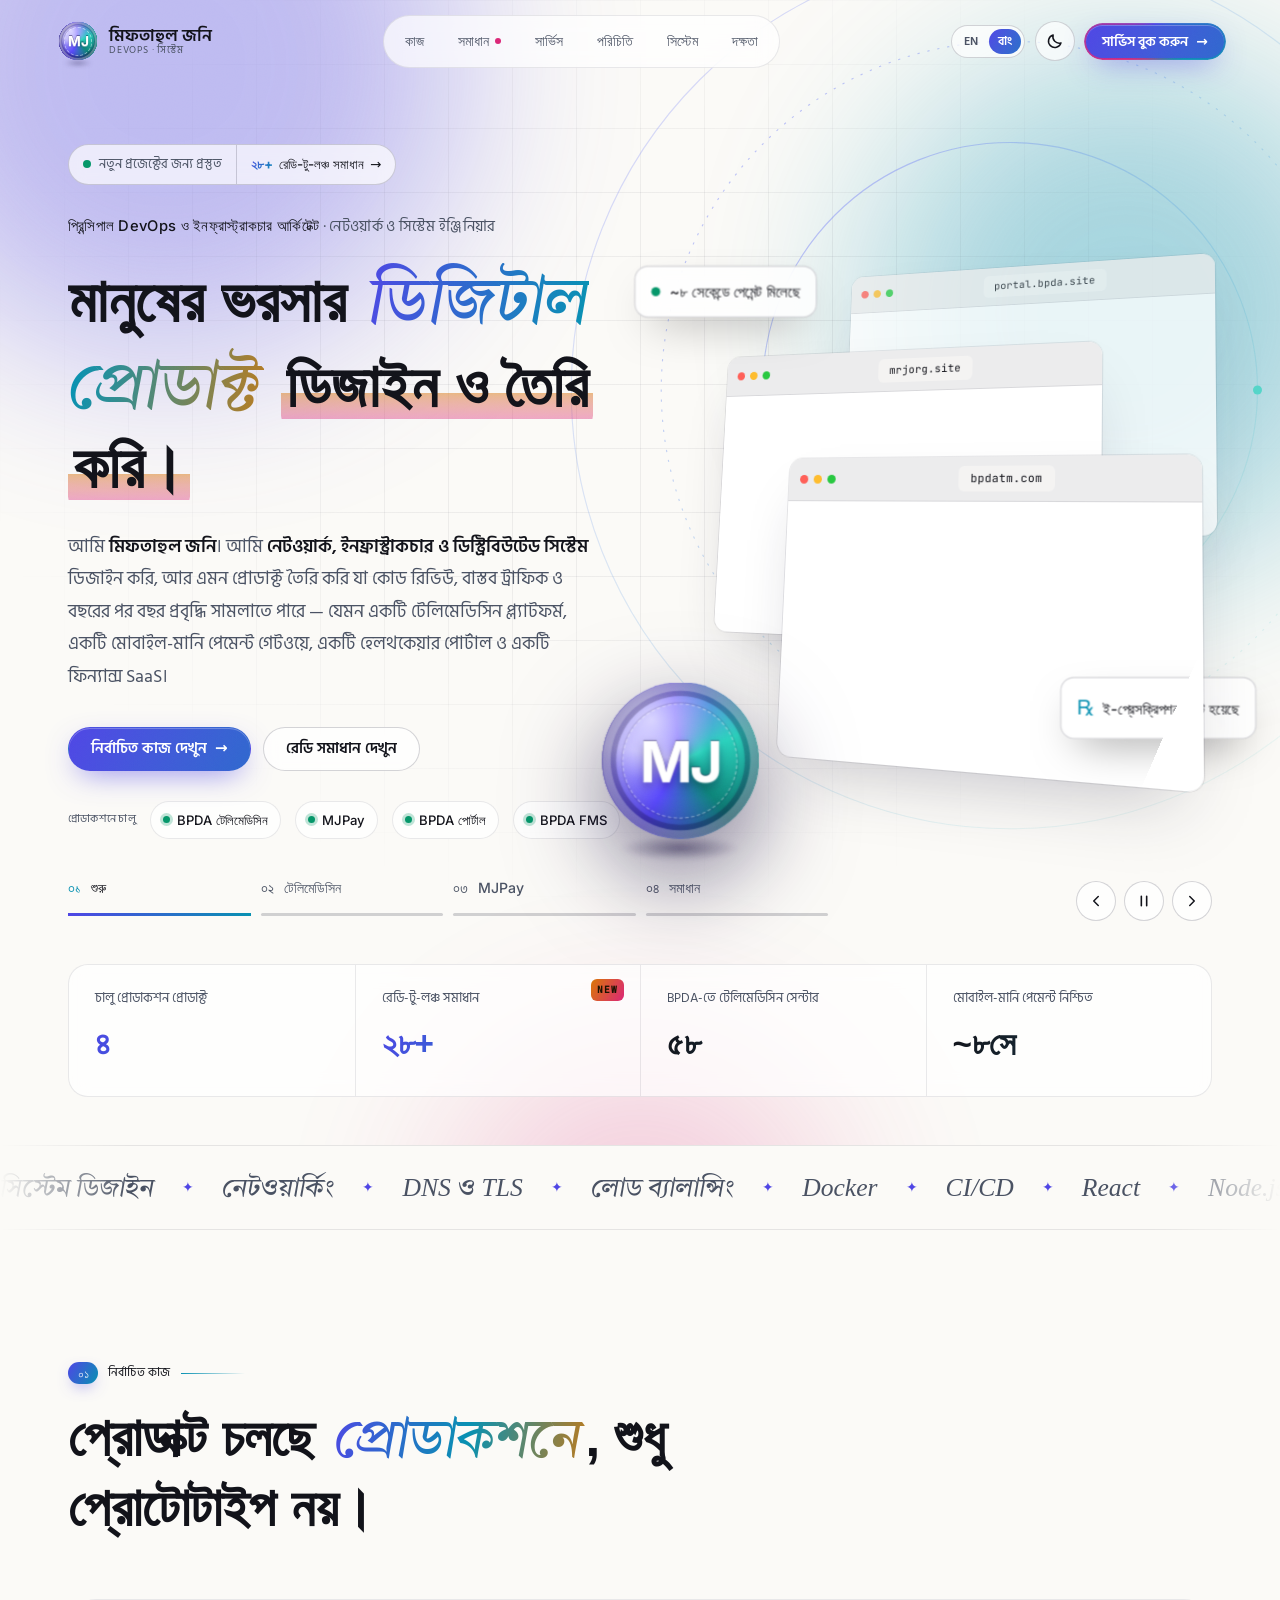
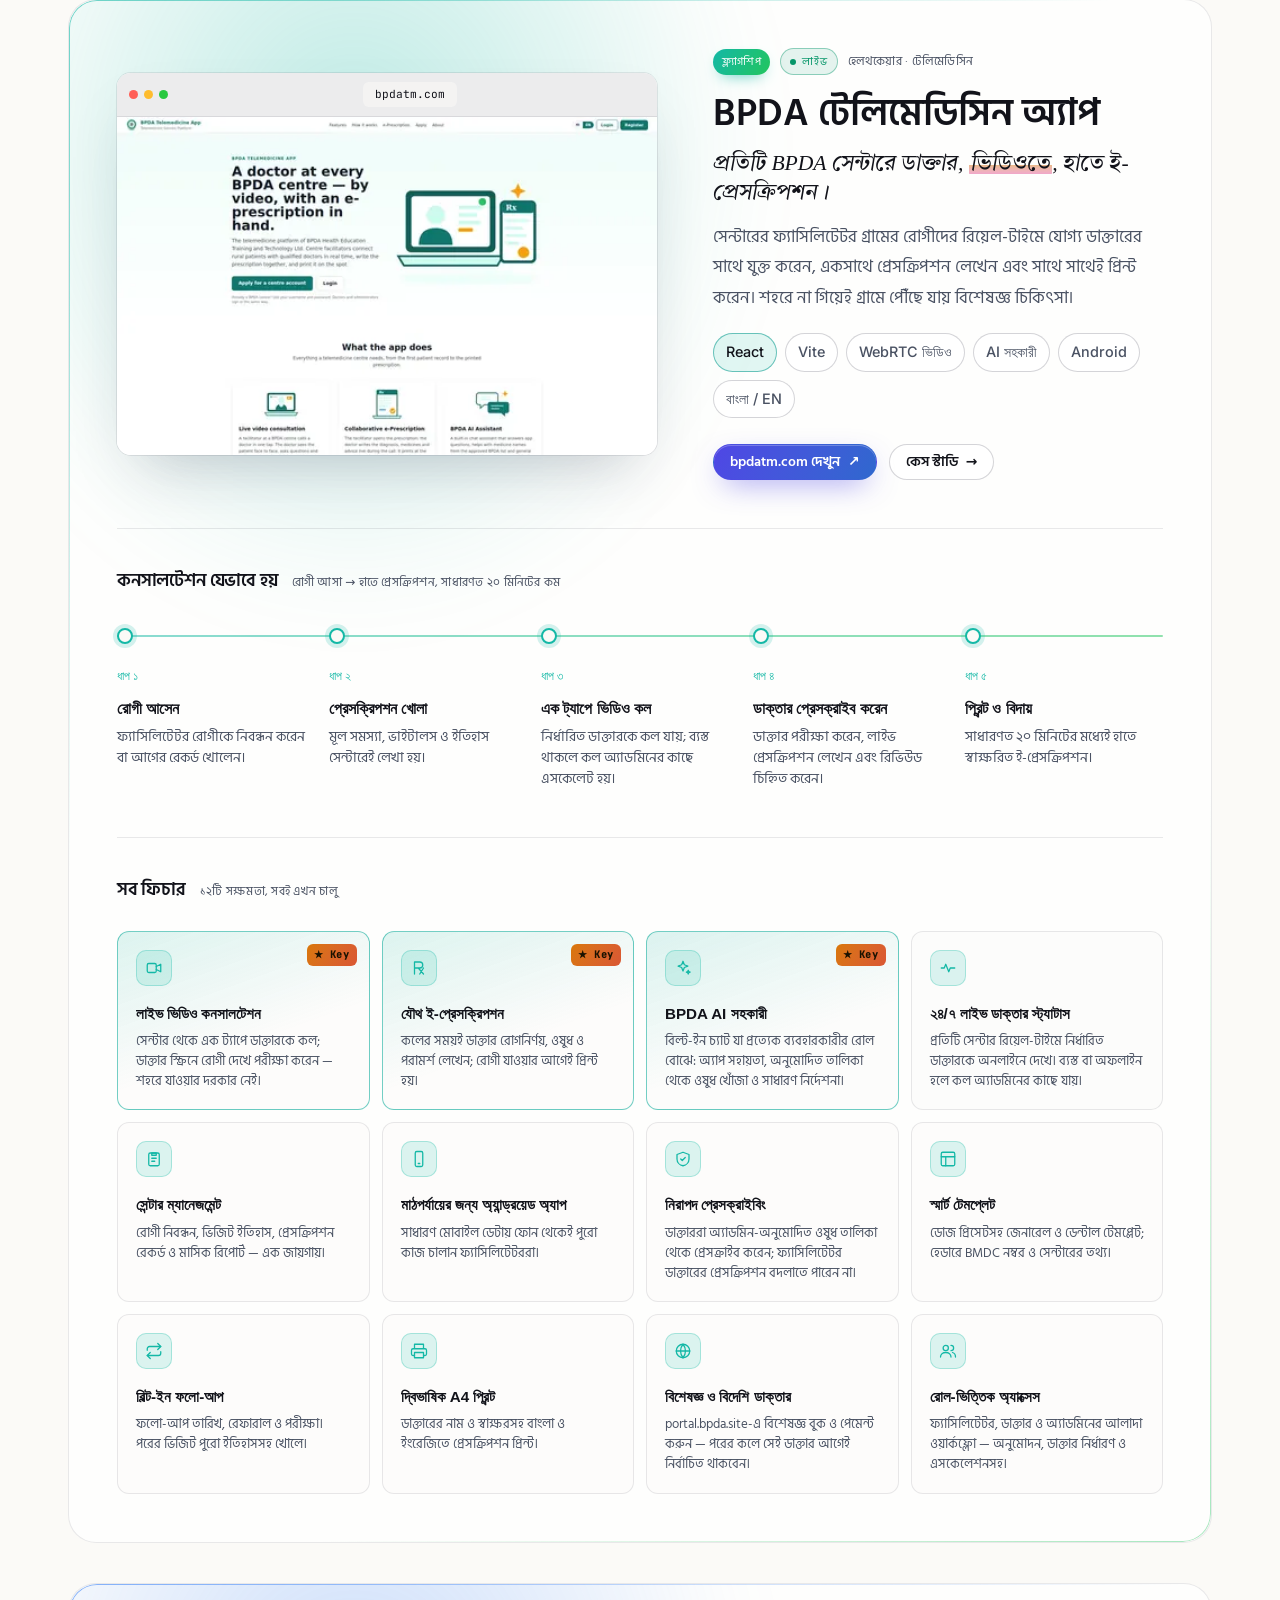
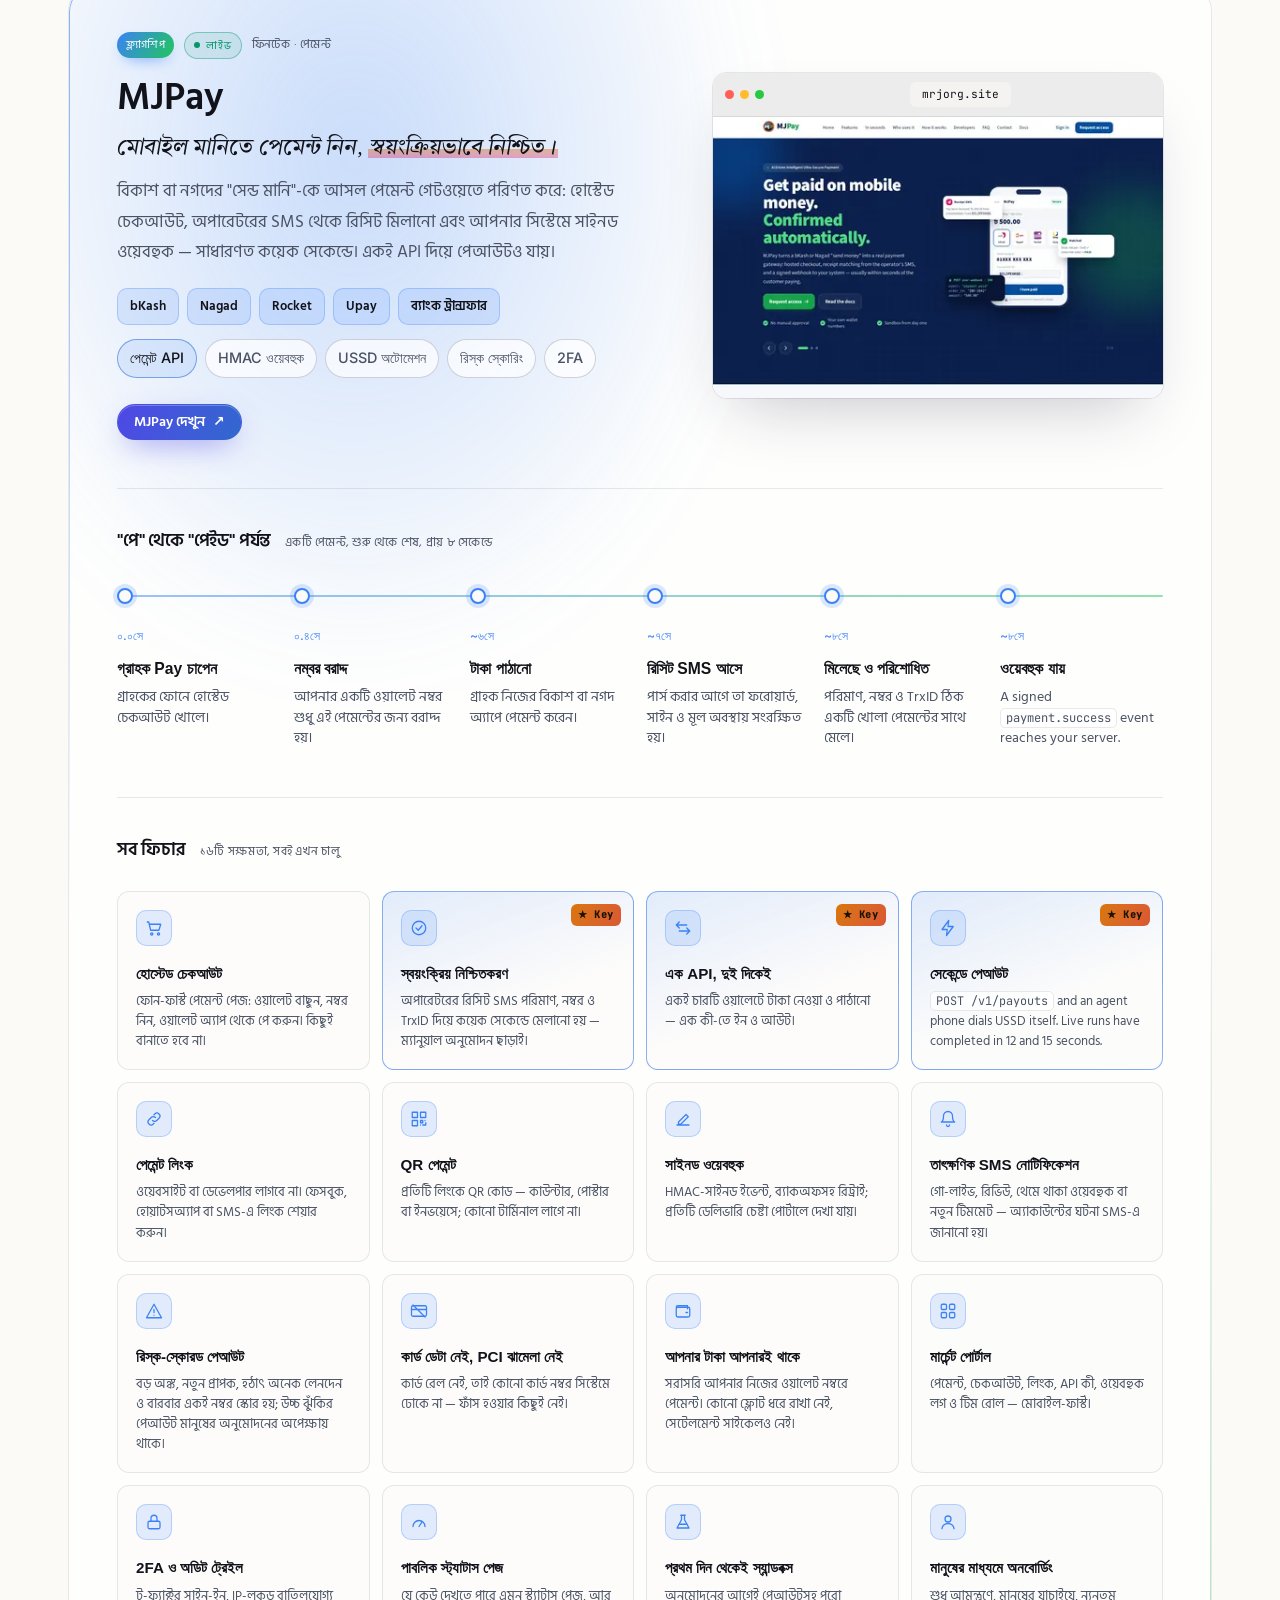
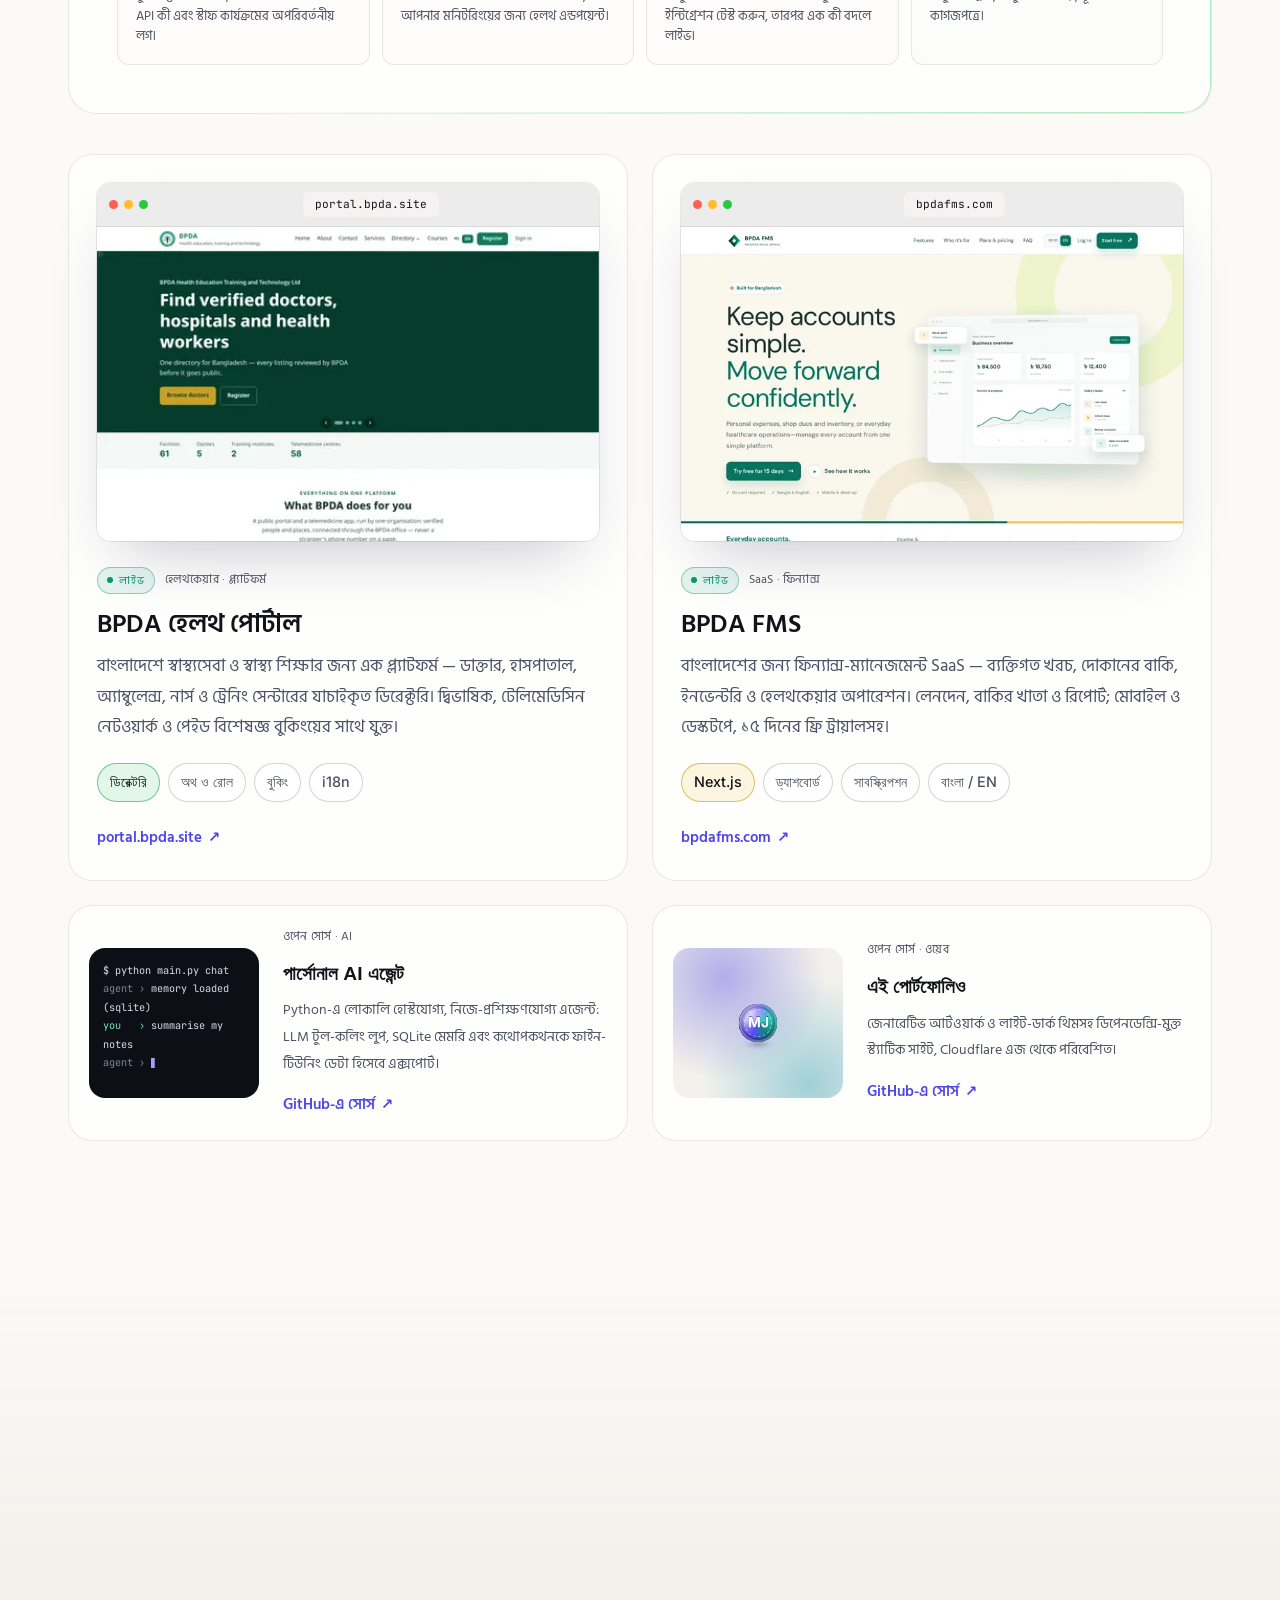
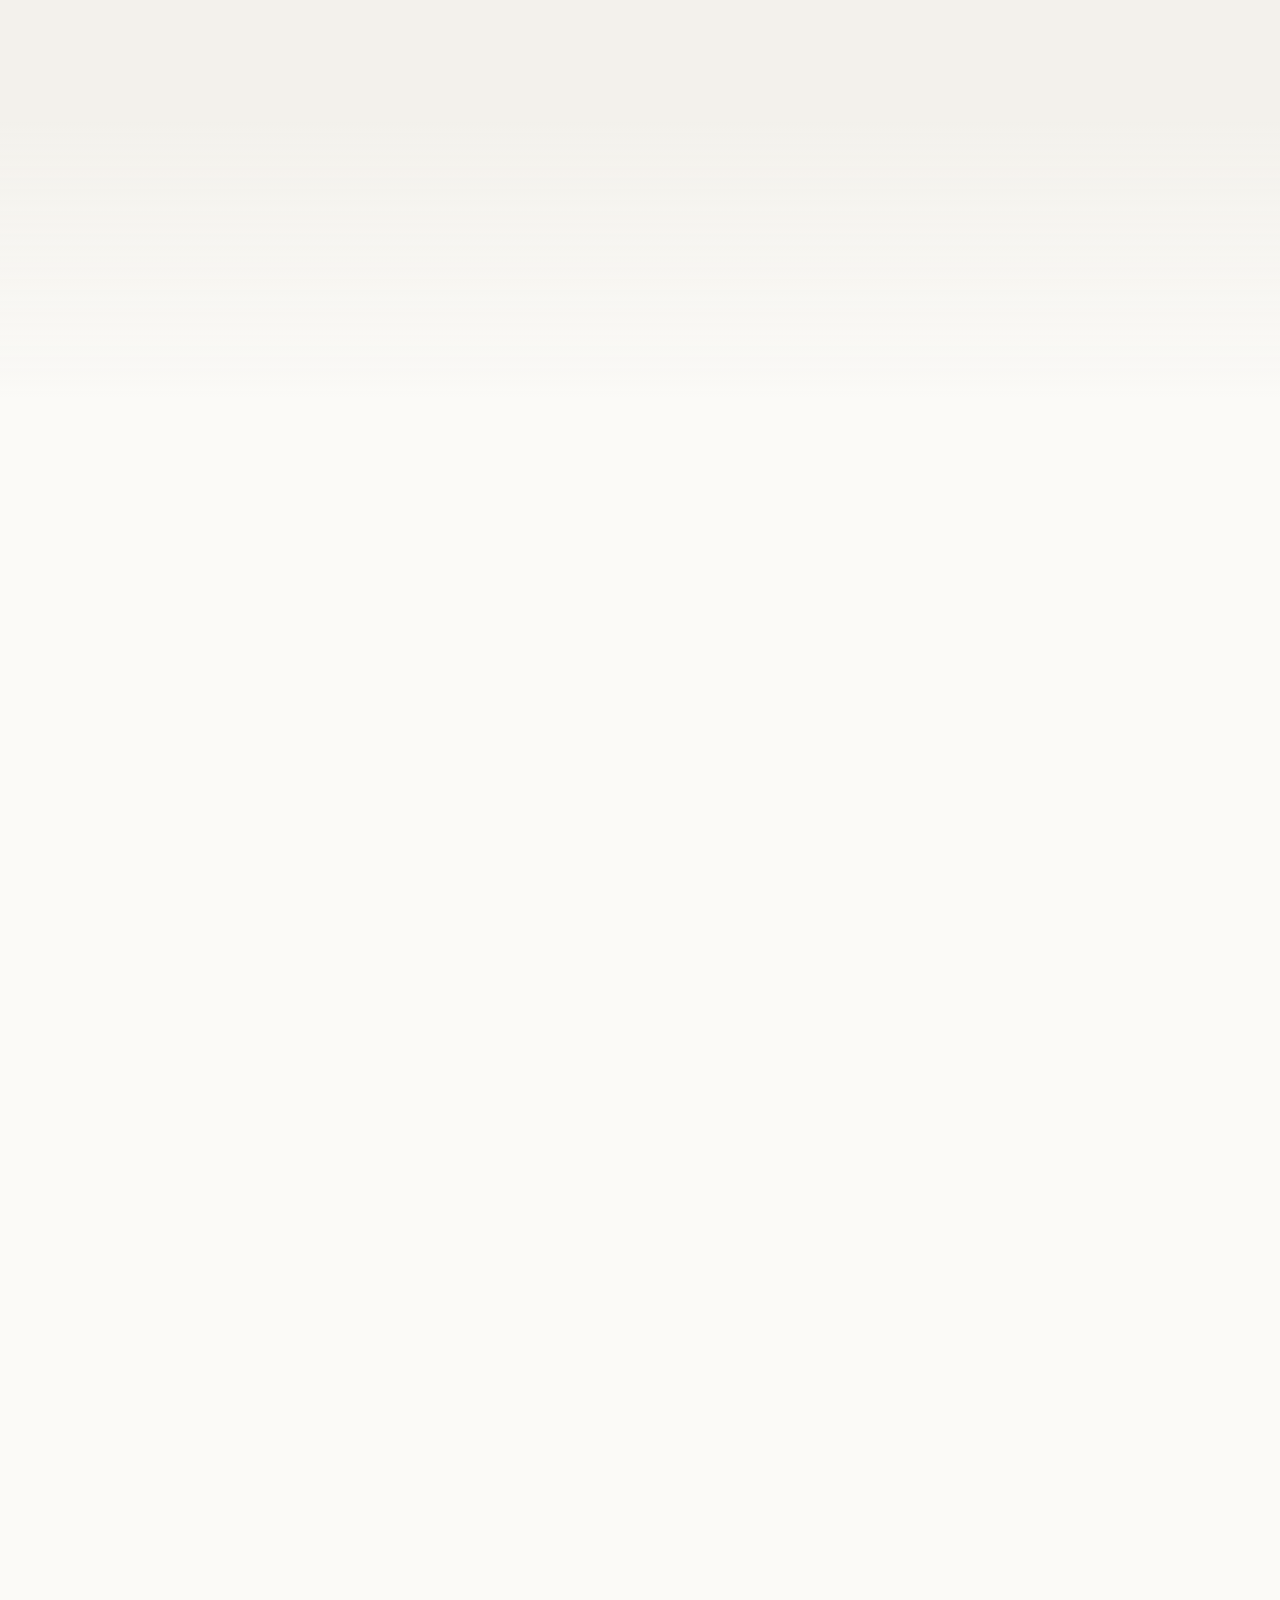
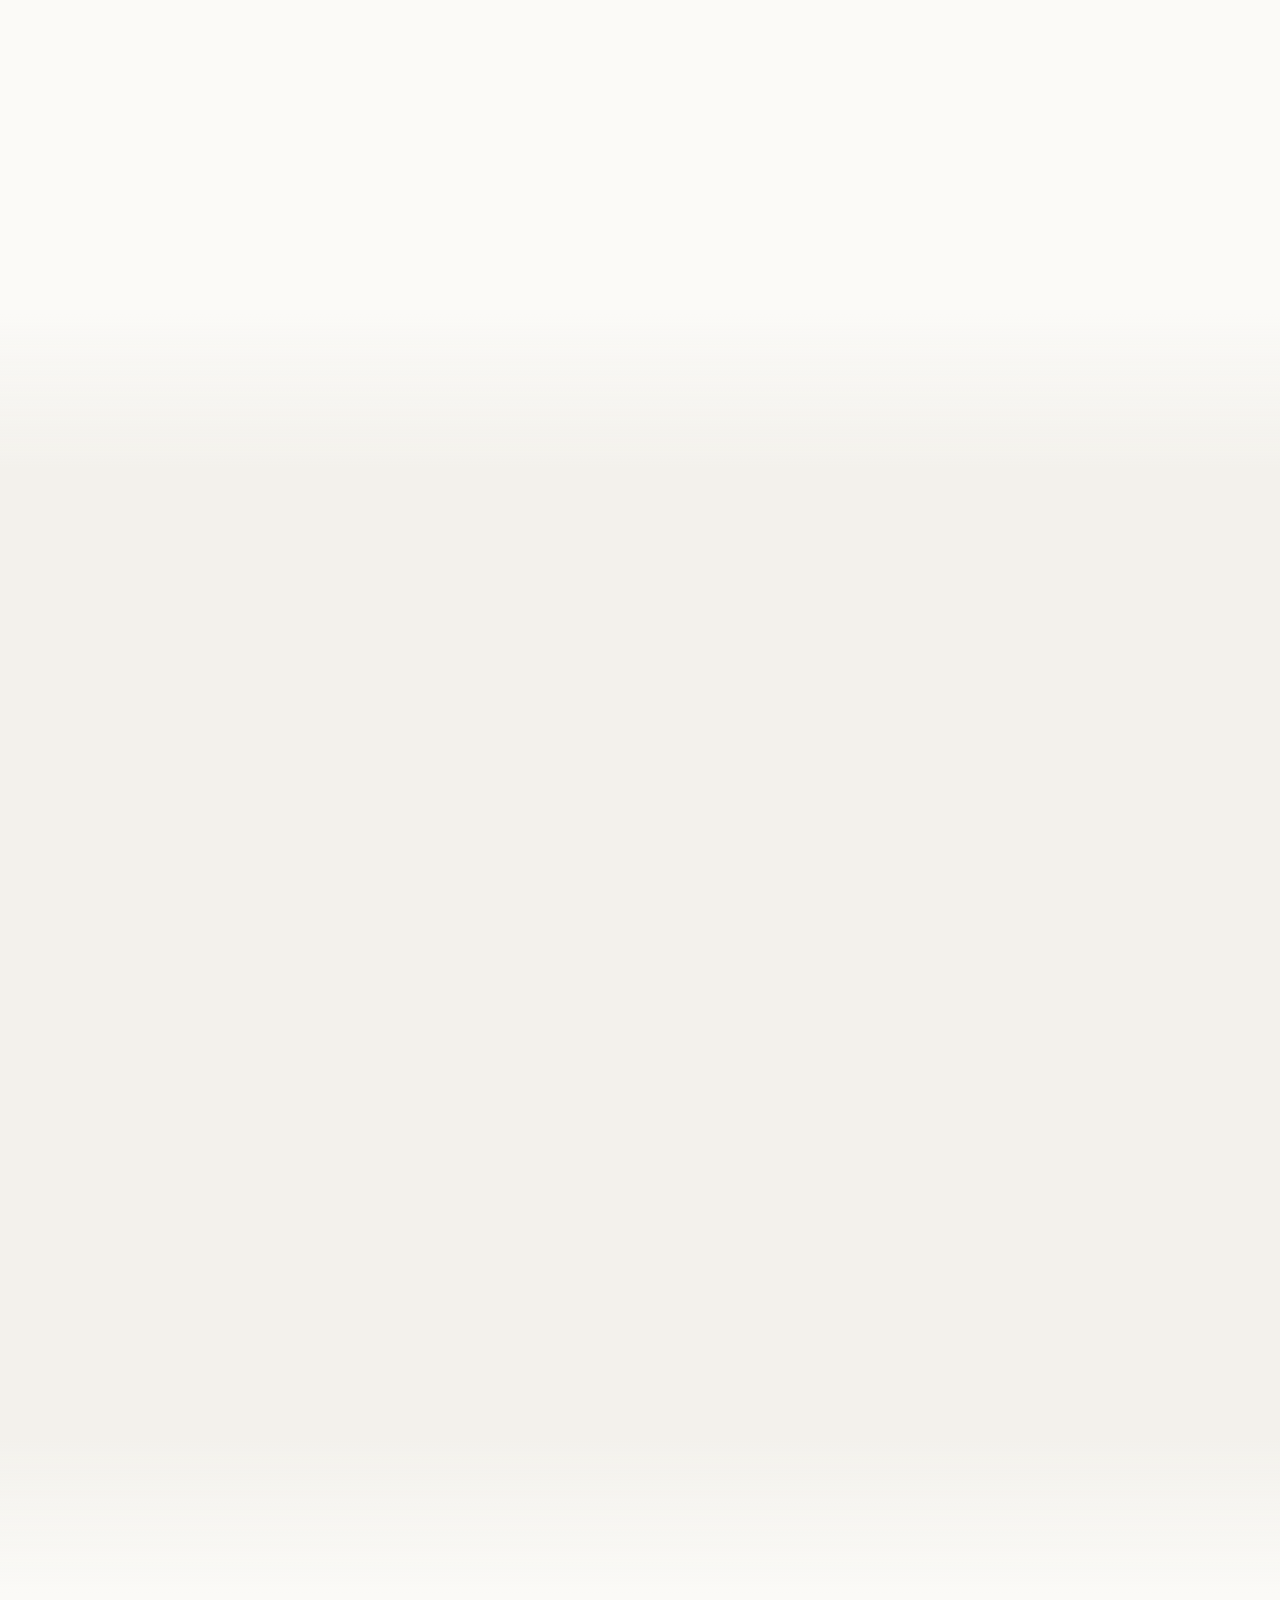
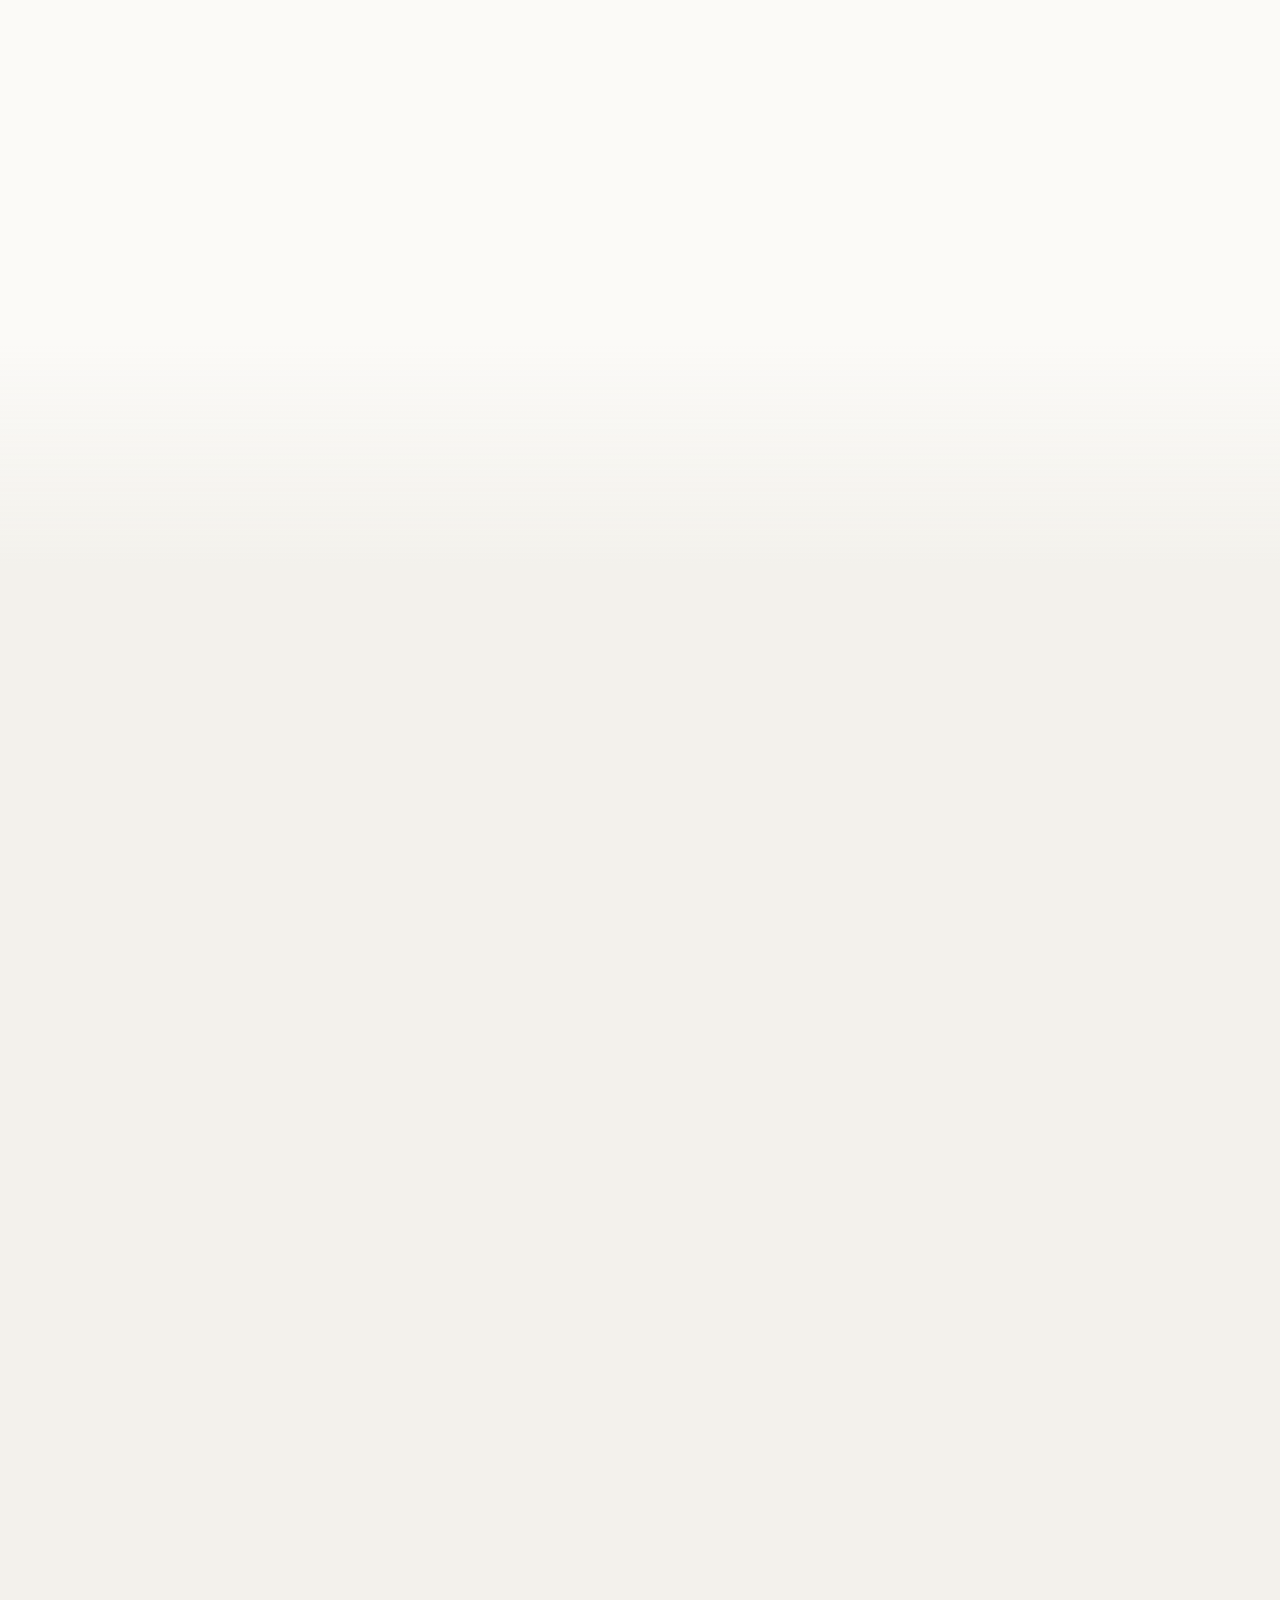
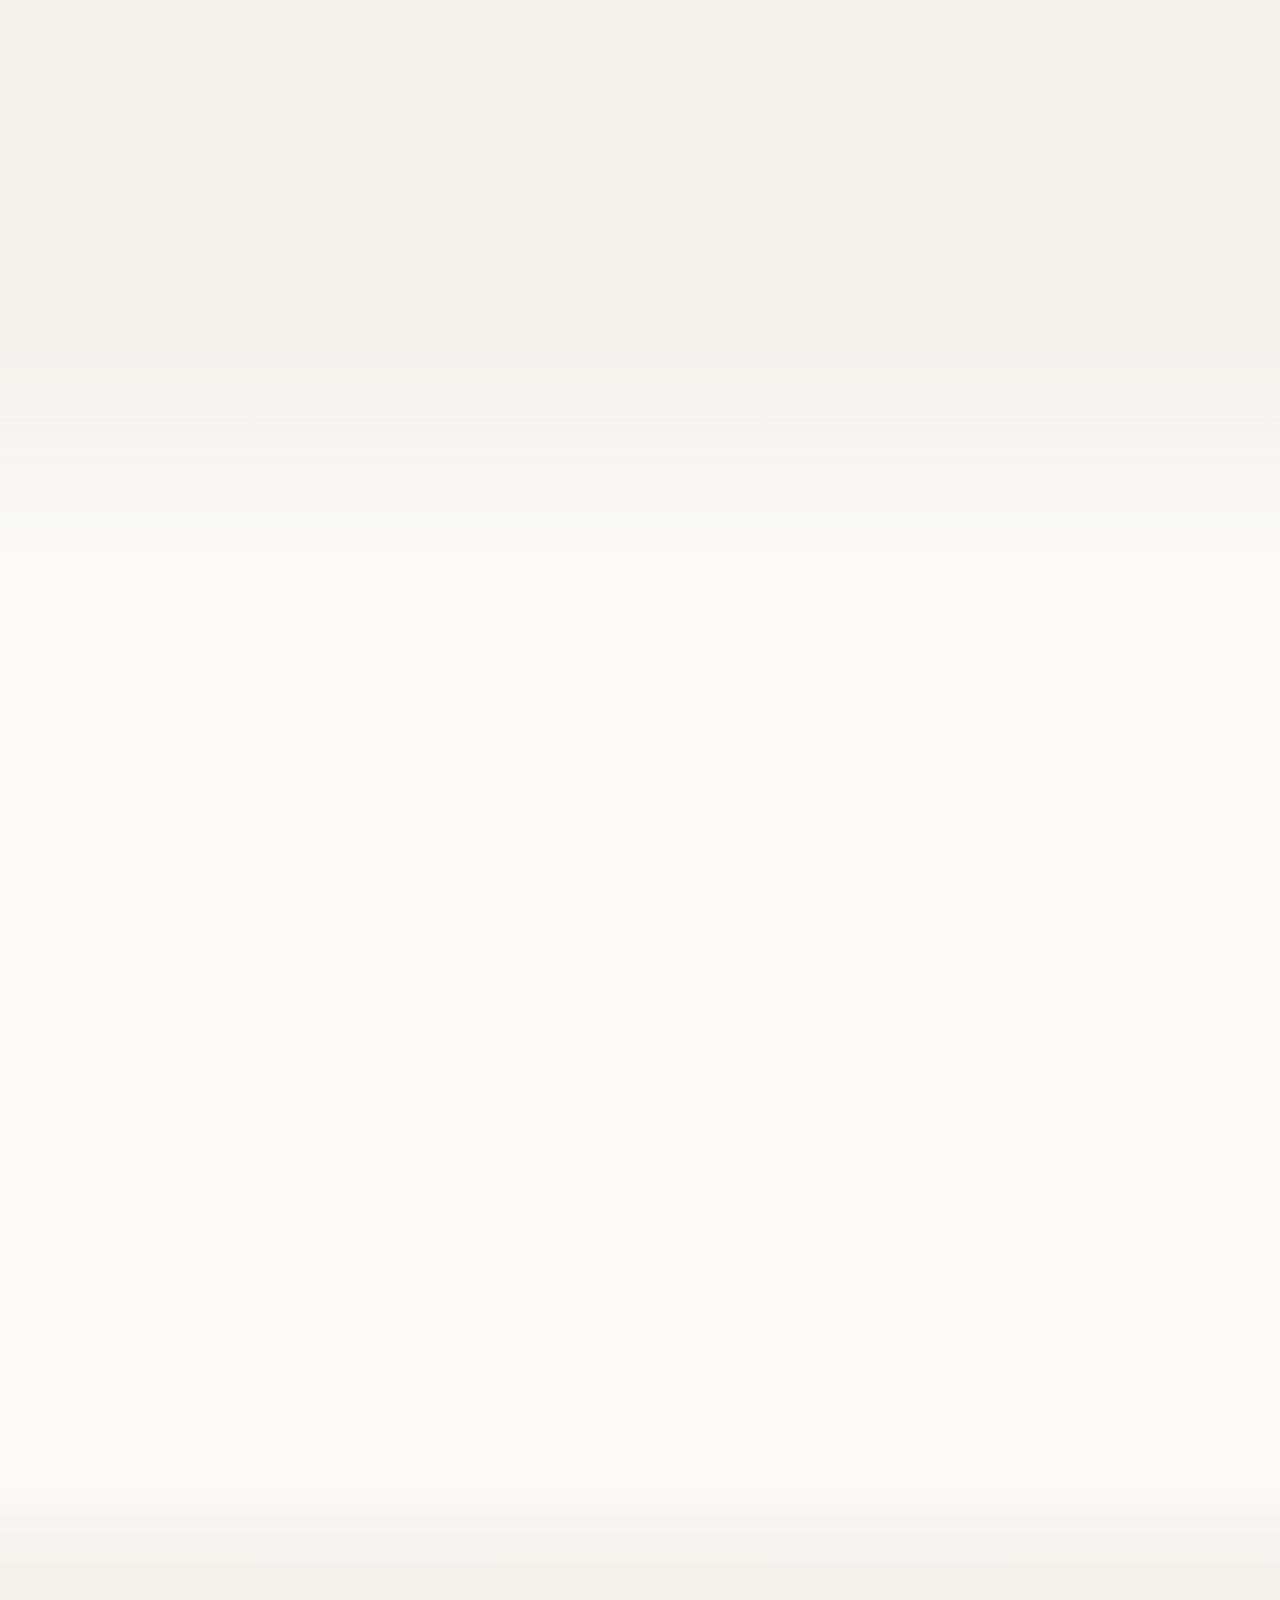
==== commit c947b880: "Audit fixes: security headers, performance, caching, a11y and JS bugs Security - _headers: CSP (self" ====
--- a/bn/index.html
+++ b/bn/index.html
@@ -24,18 +24,10 @@
   <meta name="twitter:card" content="summary_large_image">
 
   <link rel="icon" href="../favicon.svg" type="image/svg+xml">
-  <link rel="preconnect" href="https://fonts.googleapis.com">
-  <link rel="preconnect" href="https://fonts.gstatic.com" crossorigin>
-  <link href="https://fonts.googleapis.com/css2?family=Inter:wght@400;500;600;700&family=Instrument+Serif:ital@0;1&family=JetBrains+Mono:wght@400;500&display=swap" rel="stylesheet">
-  <link href="https://fonts.googleapis.com/css2?family=Anek+Bangla:wght@500;600;700;800&family=Hind+Siliguri:wght@400;500;600;700&family=Tiro+Bangla:ital@0;1&display=swap" rel="stylesheet">
-  <link rel="stylesheet" href="../css/style.css">
-
-  <script>
-    try {
-      var t = localStorage.getItem('theme');
-      if (t) document.documentElement.setAttribute('data-theme', t);
-    } catch (e) {}
-  </script>
+  <link rel="preload" href="../fonts/anek-bangla-bengali-418c763509.woff2" as="font" type="font/woff2" crossorigin>
+  <link rel="preload" href="../fonts/hind-siliguri-bengali-8ae56aab76.woff2" as="font" type="font/woff2" crossorigin>
+  <link rel="stylesheet" href="../css/style.css?v=584757a1e5">
+  <script src="../js/theme.js?v=811c5ee647"></script>
 
   <script type="application/ld+json">
   {
@@ -56,7 +48,7 @@
 
   <header class="navbar" id="navbar">
     <div class="container nav-container">
-      <a href="#top" class="nav-logo" aria-label="মিফতাহুল জনি, হোম">
+      <a href="#top" class="nav-logo">
         <span class="coin" aria-hidden="true"><span class="coin-body"><span class="coin-face coin-front"><b>MJ</b></span><span class="coin-edge"><i></i><i></i><i></i><i></i><i></i><i></i><i></i><i></i><i></i><i></i></span><span class="coin-face coin-back"><b>MJ</b></span></span></span><span class="logo-text">মিফতাহুল জনি<small>DevOps · সিস্টেম</small></span>
       </a>
       <nav aria-label="প্রধান মেনু">
@@ -71,7 +63,7 @@
         </ul>
       </nav>
       <div class="nav-actions">
-        <a class="lang-switch" href="../" hreflang="en" lang="en" aria-label="View English version"><span lang="en">EN</span><span class="is-on" lang="bn">বাং</span></a>
+        <a class="lang-switch" href="../" hreflang="en"><span lang="en">EN</span><span class="is-on" lang="bn">বাং</span><span class="sr-only" lang="en"> (English version)</span></a>
         <button class="icon-btn" id="theme-toggle" type="button" aria-label="রঙের থিম বদলান">
           <svg class="icon-sun" viewBox="0 0 24 24" width="18" height="18" aria-hidden="true"><circle cx="12" cy="12" r="4.5" fill="none" stroke="currentColor" stroke-width="2"/><path d="M12 2v2.5M12 19.5V22M2 12h2.5M19.5 12H22M4.9 4.9l1.8 1.8M17.3 17.3l1.8 1.8M4.9 19.1l1.8-1.8M17.3 6.7l1.8-1.8" stroke="currentColor" stroke-width="2" stroke-linecap="round"/></svg>
           <svg class="icon-moon" viewBox="0 0 24 24" width="18" height="18" aria-hidden="true"><path d="M20 14.5A8.5 8.5 0 0 1 9.5 4a8.5 8.5 0 1 0 10.5 10.5z" fill="none" stroke="currentColor" stroke-width="2" stroke-linejoin="round"/></svg>
@@ -134,15 +126,15 @@
         <div class="hero-stage art3d" aria-hidden="true">
           <figure class="float-frame f1" data-depth="14">
             <div class="frame-bar"><span></span><span></span><span></span><em>portal.bpda.site</em></div>
-            <img src="../assets/work/bpda-portal-sm.webp" alt="" width="720" height="450">
+            <img src="../assets/work/bpda-portal-sm.webp" srcset="../assets/work/bpda-portal-xs.webp 480w, ../assets/work/bpda-portal-sm.webp 720w" sizes="(max-width: 560px) 78vw, (max-width: 1080px) 60vw, 34vw" decoding="async" alt="" width="720" height="450">
           </figure>
           <figure class="float-frame f2" data-depth="28">
             <div class="frame-bar"><span></span><span></span><span></span><em>mrjorg.site</em></div>
-            <img src="../assets/work/mjpay-sm.webp" alt="" width="720" height="450">
+            <img src="../assets/work/mjpay-sm.webp" srcset="../assets/work/mjpay-xs.webp 480w, ../assets/work/mjpay-sm.webp 720w" sizes="(max-width: 560px) 78vw, (max-width: 1080px) 60vw, 34vw" decoding="async" alt="" width="720" height="450">
           </figure>
           <figure class="float-frame f3" data-depth="44">
             <div class="frame-bar"><span></span><span></span><span></span><em>bpdatm.com</em></div>
-            <img src="../assets/work/bpda-telemedicine-sm.webp" alt="" width="720" height="450">
+            <img src="../assets/work/bpda-telemedicine-sm.webp" srcset="../assets/work/bpda-telemedicine-xs.webp 480w, ../assets/work/bpda-telemedicine-sm.webp 720w" sizes="(max-width: 560px) 78vw, (max-width: 1080px) 60vw, 34vw" decoding="async" alt="" width="720" height="450">
           </figure>
           <div class="float-chip c-a" data-depth="60"><span class="chip-dot ok"></span> ~৮ সেকেন্ডে পেমেন্ট মিলেছে</div>
           <div class="float-chip c-b" data-depth="36"><span class="chip-rx">℞</span> ই-প্রেসক্রিপশন প্রিন্ট হয়েছে</div>
@@ -168,7 +160,7 @@
               <div class="tele-ring"></div>
               <figure class="tele-screen" data-depth="18">
                 <div class="frame-bar"><span></span><span></span><span></span><em>bpdatm.com</em></div>
-                <img src="../assets/work/bpda-telemedicine-sm.webp" alt="" width="720" height="450" loading="lazy">
+                <img src="../assets/work/bpda-telemedicine-sm.webp" srcset="../assets/work/bpda-telemedicine-xs.webp 480w, ../assets/work/bpda-telemedicine-sm.webp 720w" sizes="(max-width: 560px) 78vw, (max-width: 1080px) 60vw, 34vw" decoding="async" alt="" width="720" height="450" loading="lazy">
               </figure>
               <div class="glass-card g-doc" data-depth="46"><span class="avatar">ডা.</span><div><b>নির্ধারিত ডাক্তার</b><small><span class="live-dot"></span> এখন অনলাইনে</small></div></div>
               <div class="glass-card g-call" data-depth="60"><span class="rec"></span><div><b>ভিডিও কনসালটেশন</b><small class="mono">00:12:48</small></div></div>
@@ -284,7 +276,7 @@
             <a class="showcase-media" href="https://bpdatm.com" target="_blank" rel="noopener noreferrer" aria-label="BPDA টেলিমেডিসিন অ্যাপ খুলুন">
               <div class="browser">
                 <div class="frame-bar"><span></span><span></span><span></span><em>bpdatm.com</em></div>
-                <img src="../assets/work/bpda-telemedicine.webp" alt="BPDA টেলিমেডিসিন অ্যাপের হোম পেজ: প্রতিটি BPDA সেন্টারে ভিডিওতে ডাক্তার, হাতে ই-প্রেসক্রিপশন" width="1440" height="900" loading="lazy">
+                <img src="../assets/work/bpda-telemedicine.webp" srcset="../assets/work/bpda-telemedicine-xs.webp 480w, ../assets/work/bpda-telemedicine-sm.webp 720w, ../assets/work/bpda-telemedicine.webp 1440w" sizes="(max-width: 1080px) 92vw, 52vw" decoding="async" alt="BPDA টেলিমেডিসিন অ্যাপের হোম পেজ: প্রতিটি BPDA সেন্টারে ভিডিওতে ডাক্তার, হাতে ই-প্রেসক্রিপশন" width="1440" height="900" loading="lazy">
               </div>
             </a>
             <div class="showcase-info">
@@ -339,7 +331,7 @@
             <a class="showcase-media" href="https://mrjorg.site" target="_blank" rel="noopener noreferrer" aria-label="MJPay খুলুন">
               <div class="browser">
                 <div class="frame-bar"><span></span><span></span><span></span><em>mrjorg.site</em></div>
-                <img src="../assets/work/mjpay.webp" alt="MJPay হোম পেজ: মোবাইল মানিতে পেমেন্ট, স্বয়ংক্রিয়ভাবে নিশ্চিত" width="1440" height="900" loading="lazy">
+                <img src="../assets/work/mjpay.webp" srcset="../assets/work/mjpay-xs.webp 480w, ../assets/work/mjpay-sm.webp 720w, ../assets/work/mjpay.webp 1440w" sizes="(max-width: 1080px) 92vw, 52vw" decoding="async" alt="MJPay হোম পেজ: মোবাইল মানিতে পেমেন্ট, স্বয়ংক্রিয়ভাবে নিশ্চিত" width="1440" height="900" loading="lazy">
               </div>
             </a>
             <div class="showcase-info">
@@ -398,7 +390,7 @@
             <a class="card-media" href="https://portal.bpda.site" target="_blank" rel="noopener noreferrer" aria-label="BPDA হেলথ পোর্টাল খুলুন">
               <div class="browser">
                 <div class="frame-bar"><span></span><span></span><span></span><em>portal.bpda.site</em></div>
-                <img src="../assets/work/bpda-portal.webp" alt="BPDA হেলথ পোর্টাল: যাচাইকৃত ডাক্তার, হাসপাতাল ও স্বাস্থ্যকর্মী খুঁজুন" width="1440" height="900" loading="lazy">
+                <img src="../assets/work/bpda-portal.webp" srcset="../assets/work/bpda-portal-xs.webp 480w, ../assets/work/bpda-portal-sm.webp 720w, ../assets/work/bpda-portal.webp 1440w" sizes="(max-width: 1080px) 92vw, 44vw" decoding="async" alt="BPDA হেলথ পোর্টাল: যাচাইকৃত ডাক্তার, হাসপাতাল ও স্বাস্থ্যকর্মী খুঁজুন" width="1440" height="900" loading="lazy">
               </div>
             </a>
             <p class="project-meta"><span class="live-badge">লাইভ</span> হেলথকেয়ার · প্ল্যাটফর্ম</p>
@@ -414,7 +406,7 @@
             <a class="card-media" href="https://bpdafms.com" target="_blank" rel="noopener noreferrer" aria-label="BPDA FMS খুলুন">
               <div class="browser">
                 <div class="frame-bar"><span></span><span></span><span></span><em>bpdafms.com</em></div>
-                <img src="../assets/work/bpda-fms.webp" alt="BPDA FMS: সহজ হিসাব, ড্যাশবোর্ড প্রিভিউসহ" width="1440" height="900" loading="lazy">
+                <img src="../assets/work/bpda-fms.webp" srcset="../assets/work/bpda-fms-xs.webp 480w, ../assets/work/bpda-fms-sm.webp 720w, ../assets/work/bpda-fms.webp 1440w" sizes="(max-width: 1080px) 92vw, 44vw" decoding="async" alt="BPDA FMS: সহজ হিসাব, ড্যাশবোর্ড প্রিভিউসহ" width="1440" height="900" loading="lazy">
               </div>
             </a>
             <p class="project-meta"><span class="live-badge">লাইভ</span> SaaS · ফিন্যান্স</p>
@@ -997,16 +989,16 @@
     <div class="aurora a1" aria-hidden="true"></div><div class="aurora a2" aria-hidden="true"></div>
     <div class="container foot-grid">
       <div class="foot-brand">
-        <a href="#top" class="nav-logo" aria-label="মিফতাহুল জনি, উপরে ফিরুন"><span class="coin" aria-hidden="true"><span class="coin-body"><span class="coin-face coin-front"><b>MJ</b></span><span class="coin-edge"><i></i><i></i><i></i><i></i><i></i><i></i><i></i><i></i><i></i><i></i></span><span class="coin-face coin-back"><b>MJ</b></span></span></span><span class="logo-text">মিফতাহুল জনি<small>DevOps · সিস্টেম</small></span></a>
+        <a href="#top" class="nav-logo"><span class="coin" aria-hidden="true"><span class="coin-body"><span class="coin-face coin-front"><b>MJ</b></span><span class="coin-edge"><i></i><i></i><i></i><i></i><i></i><i></i><i></i><i></i><i></i><i></i></span><span class="coin-face coin-back"><b>MJ</b></span></span></span><span class="logo-text">মিফতাহুল জনি<small>DevOps · সিস্টেম</small></span></a>
         <p>রংপুর, বাংলাদেশ থেকে নির্ভরযোগ্য নেটওয়ার্ক, সিস্টেম ও প্রোডাক্ট তৈরি করা প্রিন্সিপাল DevOps ও ইনফ্রাস্ট্রাকচার আর্কিটেক্ট।</p>
         <p class="eyebrow" style="margin:0"><span class="status-dot"></span> নতুন প্রজেক্টের জন্য প্রস্তুত</p>
       </div>
       <nav class="foot-col" aria-label="ঘুরে দেখুন">
-        <h4>ঘুরে দেখুন</h4>
+        <h2>ঘুরে দেখুন</h2>
         <ul><li><a href="#work">কাজ</a></li><li><a href="#solutions">সমাধান</a></li><li><a href="#systems">সিস্টেম</a></li><li><a href="#services">সার্ভিস</a></li><li><a href="#skills">দক্ষতা</a></li><li><a href="#about">পরিচিতি</a></li><li><a href="../case-studies/bpda-smart-app">কেস স্টাডি</a></li></ul>
       </nav>
       <div class="foot-col">
-        <h4>চালু প্রোডাক্ট</h4>
+        <h2>চালু প্রোডাক্ট</h2>
         <ul>
           <li><a href="https://bpdatm.com" target="_blank" rel="noopener noreferrer"><span class="live-dot"></span>BPDA টেলিমেডিসিন</a></li>
           <li><a href="https://mrjorg.site" target="_blank" rel="noopener noreferrer"><span class="live-dot"></span>MJPay</a></li>
@@ -1015,11 +1007,11 @@
         </ul>
       </div>
       <div class="foot-col">
-        <h4>জনপ্রিয় সমাধান</h4>
+        <h2>জনপ্রিয় সমাধান</h2>
         <ul><li><a href="#solutions">পেমেন্ট গেটওয়ে</a></li><li><a href="#solutions">হাসপাতাল ম্যানেজমেন্ট</a></li><li><a href="#solutions">স্কুল ম্যানেজমেন্ট</a></li><li><a href="#solutions">ISP বিলিং</a></li><li><a href="#solutions">ই-কমার্স ও POS</a></li></ul>
       </div>
       <div class="foot-col">
-        <h4>যোগাযোগ</h4>
+        <h2>যোগাযোগ</h2>
         <ul><li><a href="https://www.facebook.com/miftahuljony2" target="_blank" rel="noopener noreferrer">ফেসবুক ↗</a></li><li><a href="https://github.com/miftahuljony3" target="_blank" rel="noopener noreferrer">GitHub ↗</a></li><li><a href="#contact">সার্ভিস বুক করুন →</a></li><li><a href="../" hreflang="en" lang="en">English version</a></li></ul>
       </div>
     </div>
@@ -1033,6 +1025,6 @@
     </div>
   </footer>
 
-  <script src="../js/script.js"></script>
+  <script src="../js/script.js?v=a4ee93f711"></script>
 </body>
 </html>
--- a/css/style.css
+++ b/css/style.css
@@ -1,3 +1,342 @@
+/* =========================================================
+   Self-hosted fonts (WOFF2, unicode-range subsets; only used ranges download)
+   ========================================================= */
+/* Instrument Serif — latin-ext */
+@font-face {
+  font-family: 'Instrument Serif';
+  font-style: italic;
+  font-weight: 400;
+  font-display: swap;
+  src: url(../fonts/instrument-serif-latin-ext-d001482125.woff2) format('woff2');
+  unicode-range: U+0100-02BA, U+02BD-02C5, U+02C7-02CC, U+02CE-02D7, U+02DD-02FF, U+0304, U+0308, U+0329, U+1D00-1DBF, U+1E00-1E9F, U+1EF2-1EFF, U+2020, U+20A0-20AB, U+20AD-20C0, U+2113, U+2C60-2C7F, U+A720-A7FF;
+}
+/* Instrument Serif — latin */
+@font-face {
+  font-family: 'Instrument Serif';
+  font-style: italic;
+  font-weight: 400;
+  font-display: swap;
+  src: url(../fonts/instrument-serif-latin-5a51946dff.woff2) format('woff2');
+  unicode-range: U+0000-00FF, U+0131, U+0152-0153, U+02BB-02BC, U+02C6, U+02DA, U+02DC, U+0304, U+0308, U+0329, U+2000-206F, U+20AC, U+2122, U+2191, U+2193, U+2212, U+2215, U+FEFF, U+FFFD;
+}
+/* Instrument Serif — latin-ext */
+@font-face {
+  font-family: 'Instrument Serif';
+  font-style: normal;
+  font-weight: 400;
+  font-display: swap;
+  src: url(../fonts/instrument-serif-latin-ext-290e6267dd.woff2) format('woff2');
+  unicode-range: U+0100-02BA, U+02BD-02C5, U+02C7-02CC, U+02CE-02D7, U+02DD-02FF, U+0304, U+0308, U+0329, U+1D00-1DBF, U+1E00-1E9F, U+1EF2-1EFF, U+2020, U+20A0-20AB, U+20AD-20C0, U+2113, U+2C60-2C7F, U+A720-A7FF;
+}
+/* Instrument Serif — latin */
+@font-face {
+  font-family: 'Instrument Serif';
+  font-style: normal;
+  font-weight: 400;
+  font-display: swap;
+  src: url(../fonts/instrument-serif-latin-5eb09b5ac0.woff2) format('woff2');
+  unicode-range: U+0000-00FF, U+0131, U+0152-0153, U+02BB-02BC, U+02C6, U+02DA, U+02DC, U+0304, U+0308, U+0329, U+2000-206F, U+20AC, U+2122, U+2191, U+2193, U+2212, U+2215, U+FEFF, U+FFFD;
+}
+/* Inter — latin-ext */
+@font-face {
+  font-family: 'Inter';
+  font-style: normal;
+  font-weight: 400;
+  font-display: swap;
+  src: url(../fonts/inter-latin-ext-34b9c504ca.woff2) format('woff2');
+  unicode-range: U+0100-02BA, U+02BD-02C5, U+02C7-02CC, U+02CE-02D7, U+02DD-02FF, U+0304, U+0308, U+0329, U+1D00-1DBF, U+1E00-1E9F, U+1EF2-1EFF, U+2020, U+20A0-20AB, U+20AD-20C0, U+2113, U+2C60-2C7F, U+A720-A7FF;
+}
+/* Inter — latin */
+@font-face {
+  font-family: 'Inter';
+  font-style: normal;
+  font-weight: 400;
+  font-display: swap;
+  src: url(../fonts/inter-latin-3100e775e8.woff2) format('woff2');
+  unicode-range: U+0000-00FF, U+0131, U+0152-0153, U+02BB-02BC, U+02C6, U+02DA, U+02DC, U+0304, U+0308, U+0329, U+2000-206F, U+20AC, U+2122, U+2191, U+2193, U+2212, U+2215, U+FEFF, U+FFFD;
+}
+/* Inter — latin-ext */
+@font-face {
+  font-family: 'Inter';
+  font-style: normal;
+  font-weight: 500;
+  font-display: swap;
+  src: url(../fonts/inter-latin-ext-34b9c504ca.woff2) format('woff2');
+  unicode-range: U+0100-02BA, U+02BD-02C5, U+02C7-02CC, U+02CE-02D7, U+02DD-02FF, U+0304, U+0308, U+0329, U+1D00-1DBF, U+1E00-1E9F, U+1EF2-1EFF, U+2020, U+20A0-20AB, U+20AD-20C0, U+2113, U+2C60-2C7F, U+A720-A7FF;
+}
+/* Inter — latin */
+@font-face {
+  font-family: 'Inter';
+  font-style: normal;
+  font-weight: 500;
+  font-display: swap;
+  src: url(../fonts/inter-latin-3100e775e8.woff2) format('woff2');
+  unicode-range: U+0000-00FF, U+0131, U+0152-0153, U+02BB-02BC, U+02C6, U+02DA, U+02DC, U+0304, U+0308, U+0329, U+2000-206F, U+20AC, U+2122, U+2191, U+2193, U+2212, U+2215, U+FEFF, U+FFFD;
+}
+/* Inter — latin-ext */
+@font-face {
+  font-family: 'Inter';
+  font-style: normal;
+  font-weight: 600;
+  font-display: swap;
+  src: url(../fonts/inter-latin-ext-34b9c504ca.woff2) format('woff2');
+  unicode-range: U+0100-02BA, U+02BD-02C5, U+02C7-02CC, U+02CE-02D7, U+02DD-02FF, U+0304, U+0308, U+0329, U+1D00-1DBF, U+1E00-1E9F, U+1EF2-1EFF, U+2020, U+20A0-20AB, U+20AD-20C0, U+2113, U+2C60-2C7F, U+A720-A7FF;
+}
+/* Inter — latin */
+@font-face {
+  font-family: 'Inter';
+  font-style: normal;
+  font-weight: 600;
+  font-display: swap;
+  src: url(../fonts/inter-latin-3100e775e8.woff2) format('woff2');
+  unicode-range: U+0000-00FF, U+0131, U+0152-0153, U+02BB-02BC, U+02C6, U+02DA, U+02DC, U+0304, U+0308, U+0329, U+2000-206F, U+20AC, U+2122, U+2191, U+2193, U+2212, U+2215, U+FEFF, U+FFFD;
+}
+/* Inter — latin-ext */
+@font-face {
+  font-family: 'Inter';
+  font-style: normal;
+  font-weight: 700;
+  font-display: swap;
+  src: url(../fonts/inter-latin-ext-34b9c504ca.woff2) format('woff2');
+  unicode-range: U+0100-02BA, U+02BD-02C5, U+02C7-02CC, U+02CE-02D7, U+02DD-02FF, U+0304, U+0308, U+0329, U+1D00-1DBF, U+1E00-1E9F, U+1EF2-1EFF, U+2020, U+20A0-20AB, U+20AD-20C0, U+2113, U+2C60-2C7F, U+A720-A7FF;
+}
+/* Inter — latin */
+@font-face {
+  font-family: 'Inter';
+  font-style: normal;
+  font-weight: 700;
+  font-display: swap;
+  src: url(../fonts/inter-latin-3100e775e8.woff2) format('woff2');
+  unicode-range: U+0000-00FF, U+0131, U+0152-0153, U+02BB-02BC, U+02C6, U+02DA, U+02DC, U+0304, U+0308, U+0329, U+2000-206F, U+20AC, U+2122, U+2191, U+2193, U+2212, U+2215, U+FEFF, U+FFFD;
+}
+/* JetBrains Mono — latin-ext */
+@font-face {
+  font-family: 'JetBrains Mono';
+  font-style: normal;
+  font-weight: 400;
+  font-display: swap;
+  src: url(../fonts/jetbrains-mono-latin-ext-db5ff4db83.woff2) format('woff2');
+  unicode-range: U+0100-02BA, U+02BD-02C5, U+02C7-02CC, U+02CE-02D7, U+02DD-02FF, U+0304, U+0308, U+0329, U+1D00-1DBF, U+1E00-1E9F, U+1EF2-1EFF, U+2020, U+20A0-20AB, U+20AD-20C0, U+2113, U+2C60-2C7F, U+A720-A7FF;
+}
+/* JetBrains Mono — latin */
+@font-face {
+  font-family: 'JetBrains Mono';
+  font-style: normal;
+  font-weight: 400;
+  font-display: swap;
+  src: url(../fonts/jetbrains-mono-latin-83c005d49d.woff2) format('woff2');
+  unicode-range: U+0000-00FF, U+0131, U+0152-0153, U+02BB-02BC, U+02C6, U+02DA, U+02DC, U+0304, U+0308, U+0329, U+2000-206F, U+20AC, U+2122, U+2191, U+2193, U+2212, U+2215, U+FEFF, U+FFFD;
+}
+/* JetBrains Mono — latin-ext */
+@font-face {
+  font-family: 'JetBrains Mono';
+  font-style: normal;
+  font-weight: 500;
+  font-display: swap;
+  src: url(../fonts/jetbrains-mono-latin-ext-db5ff4db83.woff2) format('woff2');
+  unicode-range: U+0100-02BA, U+02BD-02C5, U+02C7-02CC, U+02CE-02D7, U+02DD-02FF, U+0304, U+0308, U+0329, U+1D00-1DBF, U+1E00-1E9F, U+1EF2-1EFF, U+2020, U+20A0-20AB, U+20AD-20C0, U+2113, U+2C60-2C7F, U+A720-A7FF;
+}
+/* JetBrains Mono — latin */
+@font-face {
+  font-family: 'JetBrains Mono';
+  font-style: normal;
+  font-weight: 500;
+  font-display: swap;
+  src: url(../fonts/jetbrains-mono-latin-83c005d49d.woff2) format('woff2');
+  unicode-range: U+0000-00FF, U+0131, U+0152-0153, U+02BB-02BC, U+02C6, U+02DA, U+02DC, U+0304, U+0308, U+0329, U+2000-206F, U+20AC, U+2122, U+2191, U+2193, U+2212, U+2215, U+FEFF, U+FFFD;
+}
+/* Anek Bangla — bengali */
+@font-face {
+  font-family: 'Anek Bangla';
+  font-style: normal;
+  font-weight: 500;
+  font-stretch: 100%;
+  font-display: swap;
+  src: url(../fonts/anek-bangla-bengali-418c763509.woff2) format('woff2');
+  unicode-range: U+0951-0952, U+0964-0965, U+0980-09FE, U+1CD0, U+1CD2, U+1CD5-1CD6, U+1CD8, U+1CE1, U+1CEA, U+1CED, U+1CF2, U+1CF5-1CF7, U+200C-200D, U+20B9, U+25CC, U+A8F1;
+}
+/* Anek Bangla — latin */
+@font-face {
+  font-family: 'Anek Bangla';
+  font-style: normal;
+  font-weight: 500;
+  font-stretch: 100%;
+  font-display: swap;
+  src: url(../fonts/anek-bangla-latin-9d14431a27.woff2) format('woff2');
+  unicode-range: U+0000-00FF, U+0131, U+0152-0153, U+02BB-02BC, U+02C6, U+02DA, U+02DC, U+0304, U+0308, U+0329, U+2000-206F, U+20AC, U+2122, U+2191, U+2193, U+2212, U+2215, U+FEFF, U+FFFD;
+}
+/* Anek Bangla — bengali */
+@font-face {
+  font-family: 'Anek Bangla';
+  font-style: normal;
+  font-weight: 600;
+  font-stretch: 100%;
+  font-display: swap;
+  src: url(../fonts/anek-bangla-bengali-418c763509.woff2) format('woff2');
+  unicode-range: U+0951-0952, U+0964-0965, U+0980-09FE, U+1CD0, U+1CD2, U+1CD5-1CD6, U+1CD8, U+1CE1, U+1CEA, U+1CED, U+1CF2, U+1CF5-1CF7, U+200C-200D, U+20B9, U+25CC, U+A8F1;
+}
+/* Anek Bangla — latin */
+@font-face {
+  font-family: 'Anek Bangla';
+  font-style: normal;
+  font-weight: 600;
+  font-stretch: 100%;
+  font-display: swap;
+  src: url(../fonts/anek-bangla-latin-9d14431a27.woff2) format('woff2');
+  unicode-range: U+0000-00FF, U+0131, U+0152-0153, U+02BB-02BC, U+02C6, U+02DA, U+02DC, U+0304, U+0308, U+0329, U+2000-206F, U+20AC, U+2122, U+2191, U+2193, U+2212, U+2215, U+FEFF, U+FFFD;
+}
+/* Anek Bangla — bengali */
+@font-face {
+  font-family: 'Anek Bangla';
+  font-style: normal;
+  font-weight: 700;
+  font-stretch: 100%;
+  font-display: swap;
+  src: url(../fonts/anek-bangla-bengali-418c763509.woff2) format('woff2');
+  unicode-range: U+0951-0952, U+0964-0965, U+0980-09FE, U+1CD0, U+1CD2, U+1CD5-1CD6, U+1CD8, U+1CE1, U+1CEA, U+1CED, U+1CF2, U+1CF5-1CF7, U+200C-200D, U+20B9, U+25CC, U+A8F1;
+}
+/* Anek Bangla — latin */
+@font-face {
+  font-family: 'Anek Bangla';
+  font-style: normal;
+  font-weight: 700;
+  font-stretch: 100%;
+  font-display: swap;
+  src: url(../fonts/anek-bangla-latin-9d14431a27.woff2) format('woff2');
+  unicode-range: U+0000-00FF, U+0131, U+0152-0153, U+02BB-02BC, U+02C6, U+02DA, U+02DC, U+0304, U+0308, U+0329, U+2000-206F, U+20AC, U+2122, U+2191, U+2193, U+2212, U+2215, U+FEFF, U+FFFD;
+}
+/* Anek Bangla — bengali */
+@font-face {
+  font-family: 'Anek Bangla';
+  font-style: normal;
+  font-weight: 800;
+  font-stretch: 100%;
+  font-display: swap;
+  src: url(../fonts/anek-bangla-bengali-418c763509.woff2) format('woff2');
+  unicode-range: U+0951-0952, U+0964-0965, U+0980-09FE, U+1CD0, U+1CD2, U+1CD5-1CD6, U+1CD8, U+1CE1, U+1CEA, U+1CED, U+1CF2, U+1CF5-1CF7, U+200C-200D, U+20B9, U+25CC, U+A8F1;
+}
+/* Anek Bangla — latin */
+@font-face {
+  font-family: 'Anek Bangla';
+  font-style: normal;
+  font-weight: 800;
+  font-stretch: 100%;
+  font-display: swap;
+  src: url(../fonts/anek-bangla-latin-9d14431a27.woff2) format('woff2');
+  unicode-range: U+0000-00FF, U+0131, U+0152-0153, U+02BB-02BC, U+02C6, U+02DA, U+02DC, U+0304, U+0308, U+0329, U+2000-206F, U+20AC, U+2122, U+2191, U+2193, U+2212, U+2215, U+FEFF, U+FFFD;
+}
+/* Hind Siliguri — bengali */
+@font-face {
+  font-family: 'Hind Siliguri';
+  font-style: normal;
+  font-weight: 400;
+  font-display: swap;
+  src: url(../fonts/hind-siliguri-bengali-8ae56aab76.woff2) format('woff2');
+  unicode-range: U+0951-0952, U+0964-0965, U+0980-09FE, U+1CD0, U+1CD2, U+1CD5-1CD6, U+1CD8, U+1CE1, U+1CEA, U+1CED, U+1CF2, U+1CF5-1CF7, U+200C-200D, U+20B9, U+25CC, U+A8F1;
+}
+/* Hind Siliguri — latin */
+@font-face {
+  font-family: 'Hind Siliguri';
+  font-style: normal;
+  font-weight: 400;
+  font-display: swap;
+  src: url(../fonts/hind-siliguri-latin-cdc41415f3.woff2) format('woff2');
+  unicode-range: U+0000-00FF, U+0131, U+0152-0153, U+02BB-02BC, U+02C6, U+02DA, U+02DC, U+0304, U+0308, U+0329, U+2000-206F, U+20AC, U+2122, U+2191, U+2193, U+2212, U+2215, U+FEFF, U+FFFD;
+}
+/* Hind Siliguri — bengali */
+@font-face {
+  font-family: 'Hind Siliguri';
+  font-style: normal;
+  font-weight: 500;
+  font-display: swap;
+  src: url(../fonts/hind-siliguri-bengali-7f39fcb7fe.woff2) format('woff2');
+  unicode-range: U+0951-0952, U+0964-0965, U+0980-09FE, U+1CD0, U+1CD2, U+1CD5-1CD6, U+1CD8, U+1CE1, U+1CEA, U+1CED, U+1CF2, U+1CF5-1CF7, U+200C-200D, U+20B9, U+25CC, U+A8F1;
+}
+/* Hind Siliguri — latin */
+@font-face {
+  font-family: 'Hind Siliguri';
+  font-style: normal;
+  font-weight: 500;
+  font-display: swap;
+  src: url(../fonts/hind-siliguri-latin-50c07c577a.woff2) format('woff2');
+  unicode-range: U+0000-00FF, U+0131, U+0152-0153, U+02BB-02BC, U+02C6, U+02DA, U+02DC, U+0304, U+0308, U+0329, U+2000-206F, U+20AC, U+2122, U+2191, U+2193, U+2212, U+2215, U+FEFF, U+FFFD;
+}
+/* Hind Siliguri — bengali */
+@font-face {
+  font-family: 'Hind Siliguri';
+  font-style: normal;
+  font-weight: 600;
+  font-display: swap;
+  src: url(../fonts/hind-siliguri-bengali-b92b5da6d4.woff2) format('woff2');
+  unicode-range: U+0951-0952, U+0964-0965, U+0980-09FE, U+1CD0, U+1CD2, U+1CD5-1CD6, U+1CD8, U+1CE1, U+1CEA, U+1CED, U+1CF2, U+1CF5-1CF7, U+200C-200D, U+20B9, U+25CC, U+A8F1;
+}
+/* Hind Siliguri — latin */
+@font-face {
+  font-family: 'Hind Siliguri';
+  font-style: normal;
+  font-weight: 600;
+  font-display: swap;
+  src: url(../fonts/hind-siliguri-latin-c39d0db6f5.woff2) format('woff2');
+  unicode-range: U+0000-00FF, U+0131, U+0152-0153, U+02BB-02BC, U+02C6, U+02DA, U+02DC, U+0304, U+0308, U+0329, U+2000-206F, U+20AC, U+2122, U+2191, U+2193, U+2212, U+2215, U+FEFF, U+FFFD;
+}
+/* Hind Siliguri — bengali */
+@font-face {
+  font-family: 'Hind Siliguri';
+  font-style: normal;
+  font-weight: 700;
+  font-display: swap;
+  src: url(../fonts/hind-siliguri-bengali-b6033f70da.woff2) format('woff2');
+  unicode-range: U+0951-0952, U+0964-0965, U+0980-09FE, U+1CD0, U+1CD2, U+1CD5-1CD6, U+1CD8, U+1CE1, U+1CEA, U+1CED, U+1CF2, U+1CF5-1CF7, U+200C-200D, U+20B9, U+25CC, U+A8F1;
+}
+/* Hind Siliguri — latin */
+@font-face {
+  font-family: 'Hind Siliguri';
+  font-style: normal;
+  font-weight: 700;
+  font-display: swap;
+  src: url(../fonts/hind-siliguri-latin-e8f0fc0cab.woff2) format('woff2');
+  unicode-range: U+0000-00FF, U+0131, U+0152-0153, U+02BB-02BC, U+02C6, U+02DA, U+02DC, U+0304, U+0308, U+0329, U+2000-206F, U+20AC, U+2122, U+2191, U+2193, U+2212, U+2215, U+FEFF, U+FFFD;
+}
+/* Tiro Bangla — bengali */
+@font-face {
+  font-family: 'Tiro Bangla';
+  font-style: italic;
+  font-weight: 400;
+  font-display: swap;
+  src: url(../fonts/tiro-bangla-bengali-a30206da9e.woff2) format('woff2');
+  unicode-range: U+0951-0952, U+0964-0965, U+0980-09FE, U+1CD0, U+1CD2, U+1CD5-1CD6, U+1CD8, U+1CE1, U+1CEA, U+1CED, U+1CF2, U+1CF5-1CF7, U+200C-200D, U+20B9, U+25CC, U+A8F1;
+}
+/* Tiro Bangla — latin */
+@font-face {
+  font-family: 'Tiro Bangla';
+  font-style: italic;
+  font-weight: 400;
+  font-display: swap;
+  src: url(../fonts/tiro-bangla-latin-ab2f2d5544.woff2) format('woff2');
+  unicode-range: U+0000-00FF, U+0131, U+0152-0153, U+02BB-02BC, U+02C6, U+02DA, U+02DC, U+0304, U+0308, U+0329, U+2000-206F, U+20AC, U+2122, U+2191, U+2193, U+2212, U+2215, U+FEFF, U+FFFD;
+}
+/* Tiro Bangla — bengali */
+@font-face {
+  font-family: 'Tiro Bangla';
+  font-style: normal;
+  font-weight: 400;
+  font-display: swap;
+  src: url(../fonts/tiro-bangla-bengali-7132520bbc.woff2) format('woff2');
+  unicode-range: U+0951-0952, U+0964-0965, U+0980-09FE, U+1CD0, U+1CD2, U+1CD5-1CD6, U+1CD8, U+1CE1, U+1CEA, U+1CED, U+1CF2, U+1CF5-1CF7, U+200C-200D, U+20B9, U+25CC, U+A8F1;
+}
+/* Tiro Bangla — latin */
+@font-face {
+  font-family: 'Tiro Bangla';
+  font-style: normal;
+  font-weight: 400;
+  font-display: swap;
+  src: url(../fonts/tiro-bangla-latin-bb748ffc6a.woff2) format('woff2');
+  unicode-range: U+0000-00FF, U+0131, U+0152-0153, U+02BB-02BC, U+02C6, U+02DA, U+02DC, U+0304, U+0308, U+0329, U+2000-206F, U+20AC, U+2122, U+2191, U+2193, U+2212, U+2215, U+FEFF, U+FFFD;
+}
+/* Metric-matched fallbacks: keep layout stable while web fonts load (prevents CLS) */
+@font-face { font-family: 'Inter Fallback'; src: local('Arial'), local('Liberation Sans'), local('Helvetica'); ascent-override: 90.49%; descent-override: 22.56%; line-gap-override: 0%; size-adjust: 107.06%; }
+@font-face { font-family: 'Instrument Serif Fallback'; src: local('Times New Roman'), local('Liberation Serif'), local('Times'); ascent-override: 102%; descent-override: 26%; line-gap-override: 0%; size-adjust: 88%; }
+
 /* =========================================================
    Tokens — dark-first; light theme via [data-theme="light"]
    ========================================================= */
@@ -24,8 +363,8 @@
   --aurora-op: 0.55;
   --code-bg: #0c0f16;
 
-  --font: 'Inter', system-ui, -apple-system, 'Segoe UI', Roboto, sans-serif;
-  --serif: 'Instrument Serif', 'Iowan Old Style', Georgia, serif;
+  --font: 'Inter', 'Inter Fallback', system-ui, -apple-system, 'Segoe UI', Roboto, sans-serif;
+  --serif: 'Instrument Serif', 'Instrument Serif Fallback', 'Iowan Old Style', Georgia, serif;
   --mono: 'JetBrains Mono', ui-monospace, SFMono-Regular, Menlo, Consolas, monospace;
   --radius: 20px;
   --radius-sm: 12px;
@@ -262,7 +601,7 @@
 .frame-bar { display: flex; align-items: center; gap: 6px; padding: 9px 12px; background: color-mix(in srgb, var(--surface-solid) 92%, var(--text)); border-bottom: 1px solid var(--border); }
 .frame-bar span { width: 9px; height: 9px; border-radius: 50%; background: var(--border-strong); }
 .frame-bar span:nth-child(1) { background: #ff5f57; } .frame-bar span:nth-child(2) { background: #febc2e; } .frame-bar span:nth-child(3) { background: #28c840; }
-.frame-bar em { margin: 0 auto; padding: 2px 12px; border-radius: 6px; font-style: normal; font-family: var(--mono); font-size: 0.7rem; color: var(--text-muted); background: var(--surface); }
+.frame-bar em { margin: 0 auto; padding: 2px 12px; border-radius: 6px; font-style: normal; font-family: var(--mono); font-size: 0.7rem; color: var(--text); background: color-mix(in srgb, var(--bg) 55%, transparent); }
 
 .float-chip {
   position: absolute; display: inline-flex; align-items: center; gap: 8px; padding: 10px 14px; border-radius: 12px;
@@ -857,7 +1196,7 @@
 .foot-grid { display: grid; grid-template-columns: 1.5fr repeat(4, minmax(0, 1fr)); gap: 40px; padding-bottom: 56px; }
 .foot-brand .nav-logo { font-size: 1.1rem; margin-bottom: 18px; }
 .foot-brand p { color: var(--text-muted); font-size: 0.92rem; max-width: 34ch; margin-bottom: 18px; }
-.foot-col h4 { font-family: var(--mono); font-size: 0.7rem; font-weight: 500; letter-spacing: 0.1em; text-transform: uppercase; color: var(--text-dim); margin-bottom: 16px; }
+.foot-col h2 { font-family: var(--mono); font-size: 0.7rem; font-weight: 500; letter-spacing: 0.1em; text-transform: uppercase; color: var(--text-dim); margin-bottom: 16px; }
 .foot-col ul { display: grid; gap: 10px; }
 .foot-col a { color: var(--text-muted); font-size: 0.92rem; transition: color .2s; display: inline-flex; align-items: center; gap: 8px; }
 .foot-col a:hover { color: var(--text); }
@@ -1189,7 +1528,7 @@
   border: 1px solid var(--border-strong); background: var(--surface); font-size: 0.78rem; font-weight: 600;
 }
 .lang-switch span { padding: 5px 9px; border-radius: 999px; color: var(--text-muted); transition: color .2s, background-color .2s; line-height: 1.2; }
-.lang-switch span[lang="bn"], .lang-switch span:last-child { font-family: 'Hind Siliguri', var(--font); }
+:root[lang="bn"] .lang-switch span[lang="bn"] { font-family: 'Hind Siliguri', var(--font); }
 .lang-switch .is-on { color: #fff; background: linear-gradient(120deg, var(--c1), color-mix(in srgb, var(--c1) 45%, var(--c2))); }
 .lang-switch:hover span:not(.is-on) { color: var(--text); }
 
@@ -1210,7 +1549,7 @@
 :root[lang="bn"] .hero-name { font-size: clamp(2.4rem, 5.4vw, 4.6rem); }
 :root[lang="bn"] .slide .hero-name { font-size: clamp(2.2rem, 4.8vw, 4.1rem); }
 :root[lang="bn"] .project-title { line-height: 1.3; }
-:root[lang="bn"] :is(.section-kicker, .project-meta, .slide-kicker, .hero-role, .why-k, .foot-col h4, .facts dt, .summary dt, .sol-cat, .flow-title span, .trust-label, .book-form legend, .field > span, .st-num) {
+:root[lang="bn"] :is(.section-kicker, .project-meta, .slide-kicker, .hero-role, .why-k, .foot-col h2, .facts dt, .summary dt, .sol-cat, .flow-title span, .trust-label, .book-form legend, .field > span, .st-num) {
   letter-spacing: 0.02em; text-transform: none;
 }
 :root[lang="bn"] .hero-role { font-size: 0.92rem; }
@@ -1234,8 +1573,25 @@
 @media (prefers-reduced-motion: reduce) { :root[lang="bn"] .serif { animation: none !important; } }
 @media (max-width: 560px) { .lang-switch span { padding: 5px 7px; } }
 /* Bangla labels: proportional font instead of monospace (mono spaces look gappy in Bangla) */
-:root[lang="bn"] :is(.section-kicker, .why-k, .project-meta, .slide-kicker, .hero-role, .trust-label, .svc-tag, .foot-col h4,
+:root[lang="bn"] :is(.section-kicker, .why-k, .project-meta, .slide-kicker, .hero-role, .trust-label, .svc-tag, .foot-col h2,
   .facts dt, .summary dt, .sol-cat, .flow-title span, .flow-time, .st-num, .book-form legend, .field > span, .ready, .step,
   .portrait-caption span, .logo-text small, .badge, .live-badge, .feat.key::after, .stats .stat-key::before) {
   font-family: var(--font);
 }
+
+.sr-only { position: absolute !important; width: 1px; height: 1px; padding: 0; margin: -1px; overflow: hidden; clip: rect(0 0 0 0); white-space: nowrap; border: 0; }
+
+/* =========================================================
+   Performance: render/animate only what is visible
+   ========================================================= */
+/* Skip layout & paint for off-screen sections until they approach the viewport */
+main > .section { content-visibility: auto; contain-intrinsic-size: auto 1100px; }
+/* Hidden hero slides and an off-screen hero don't need running animations */
+.slide:not(.is-active) *, .slide:not(.is-active) *::before, .slide:not(.is-active) *::after,
+.hero.is-offscreen *, .hero.is-offscreen *::before, .hero.is-offscreen *::after { animation-play-state: paused !important; }
+/* Touch / small screens: drop the costliest effects (full-screen blend layer, animated blurs) */
+@media (hover: none), (max-width: 820px) {
+  .grain { display: none; }
+  .aurora { animation: none; filter: blur(64px); }
+  .tele-ring { animation: none; }
+}
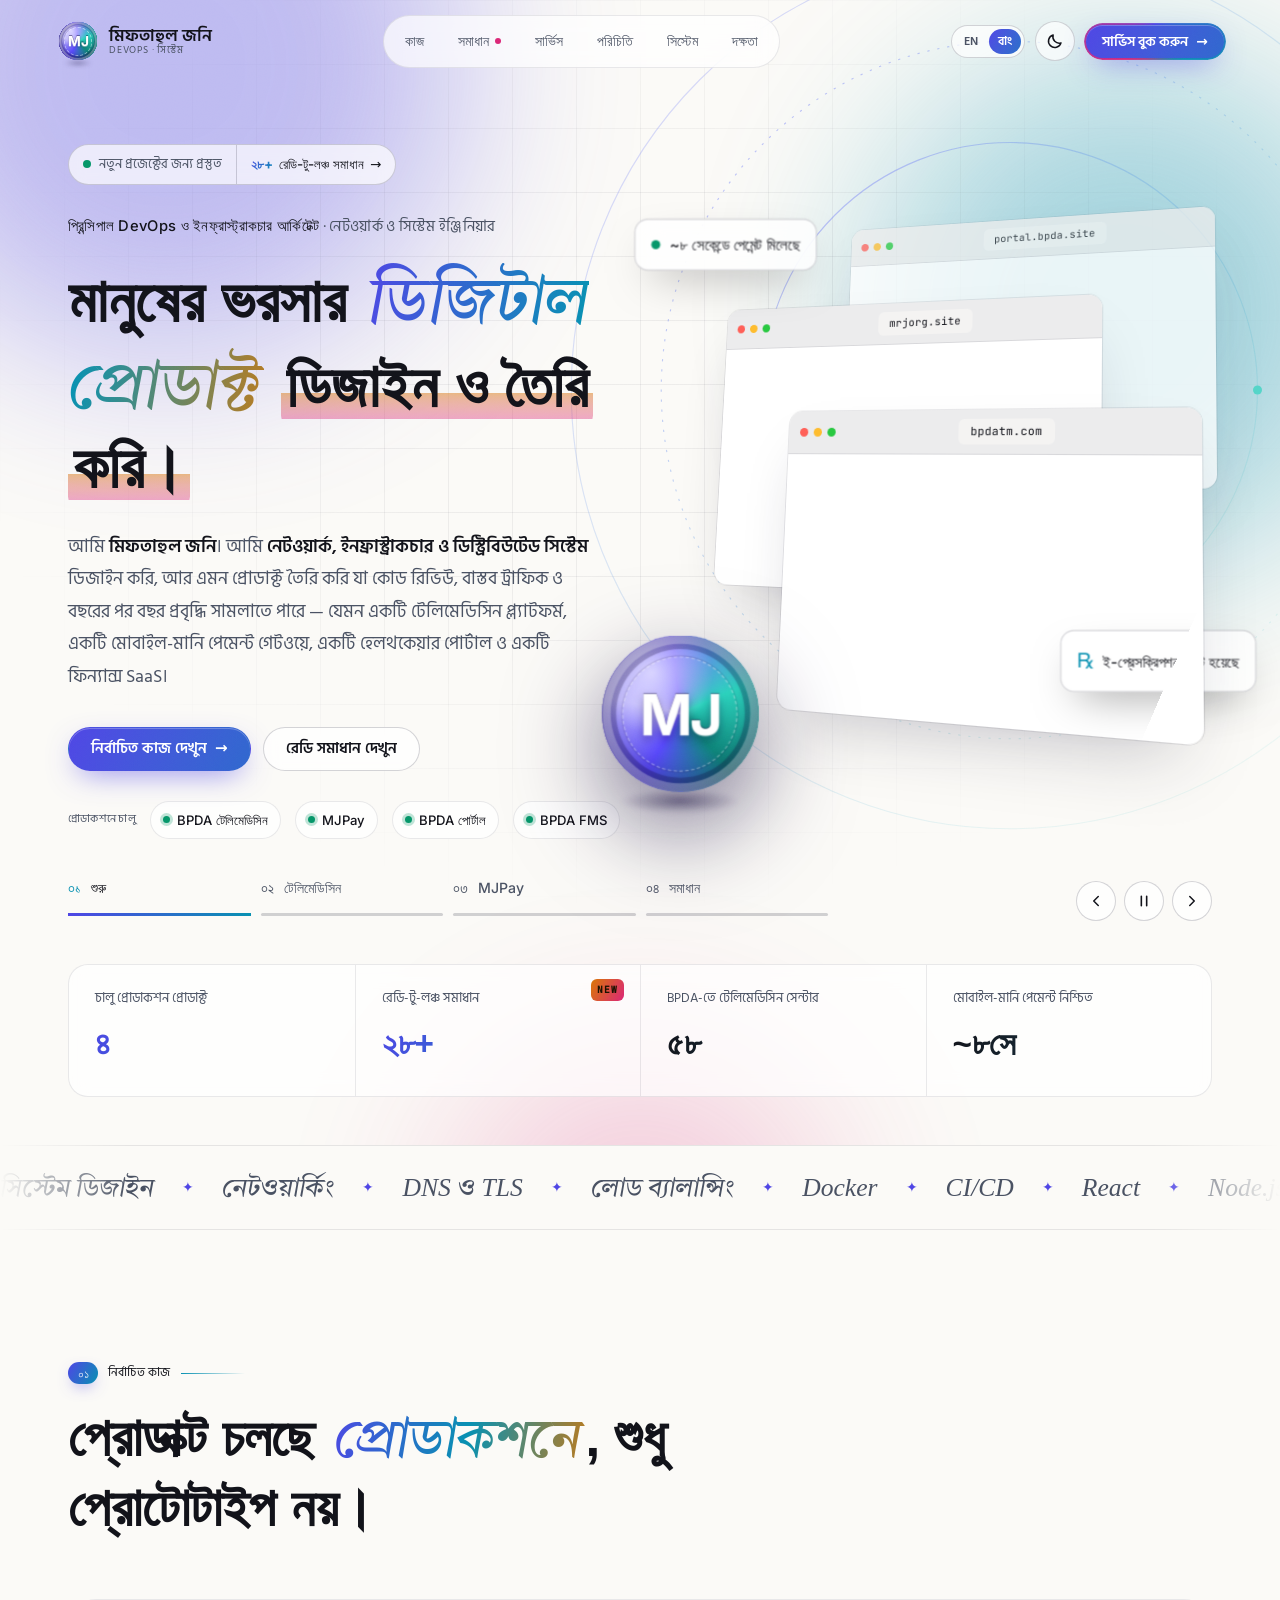
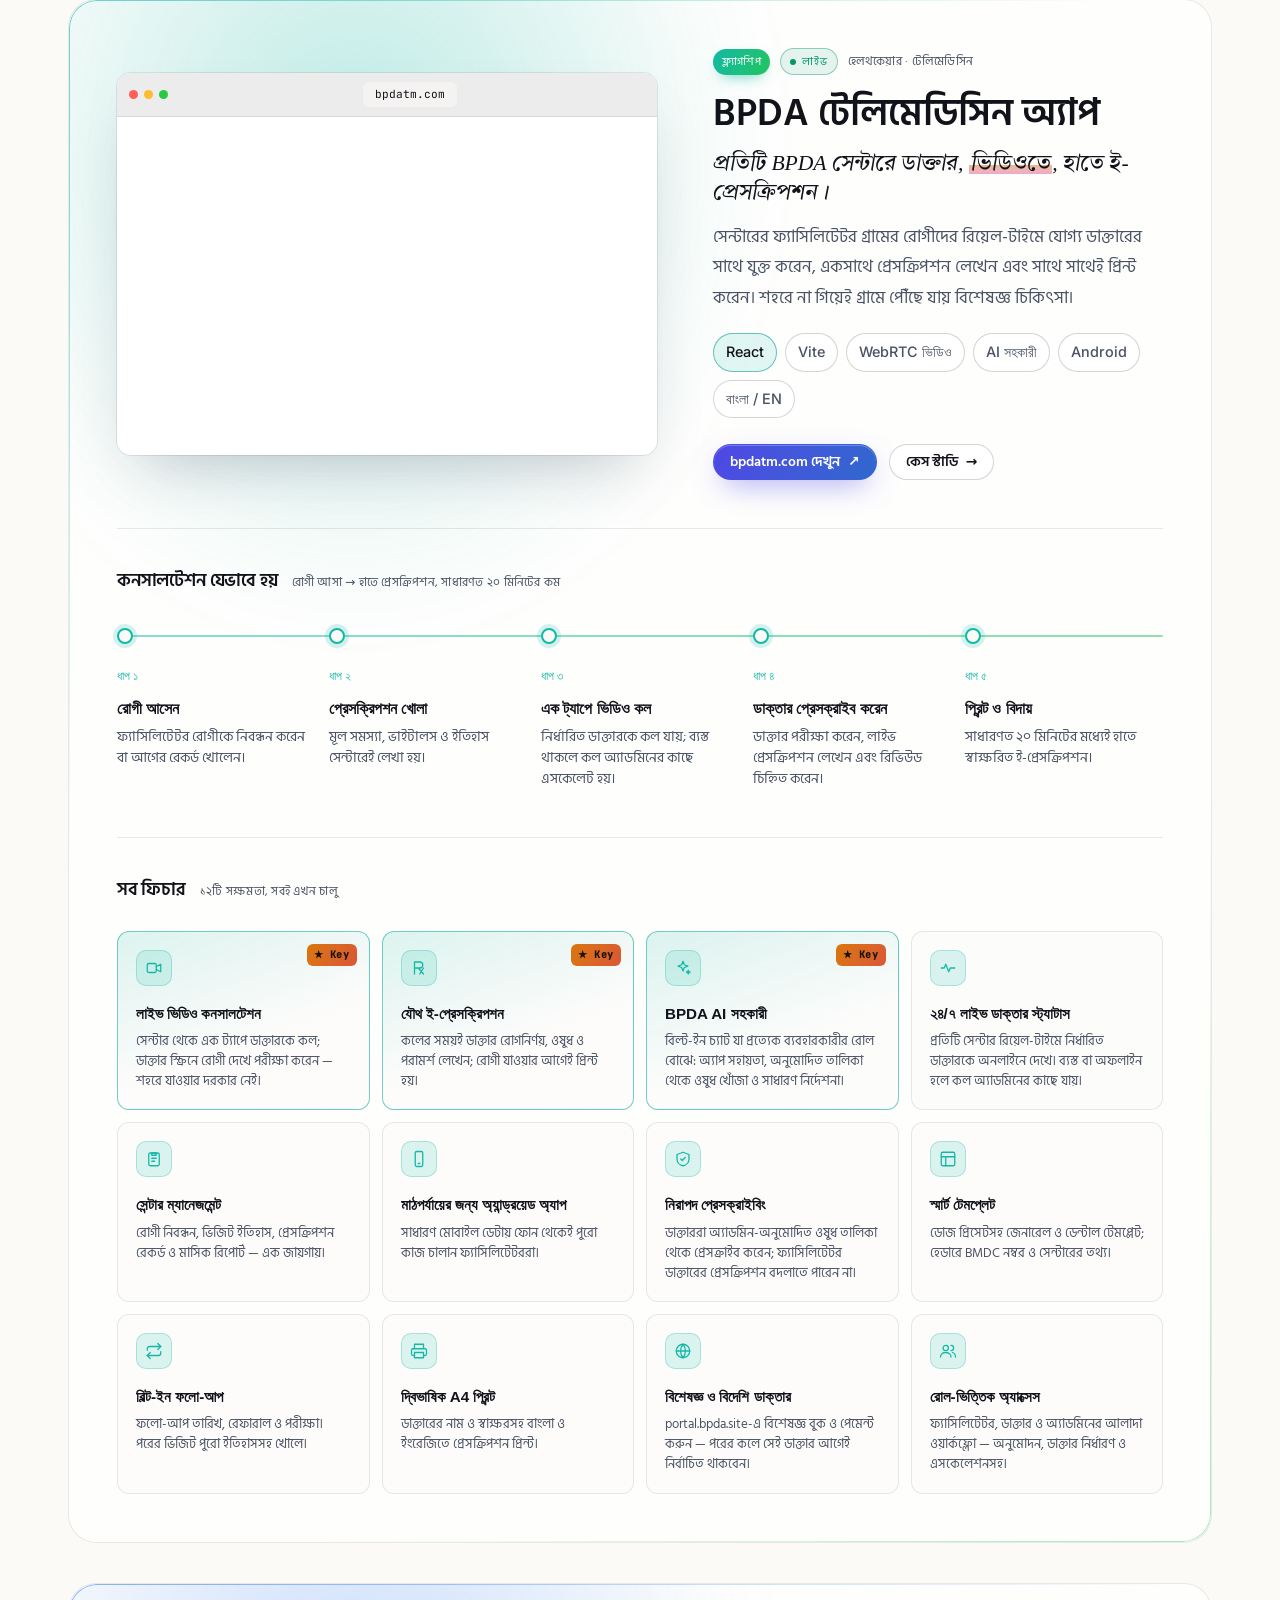
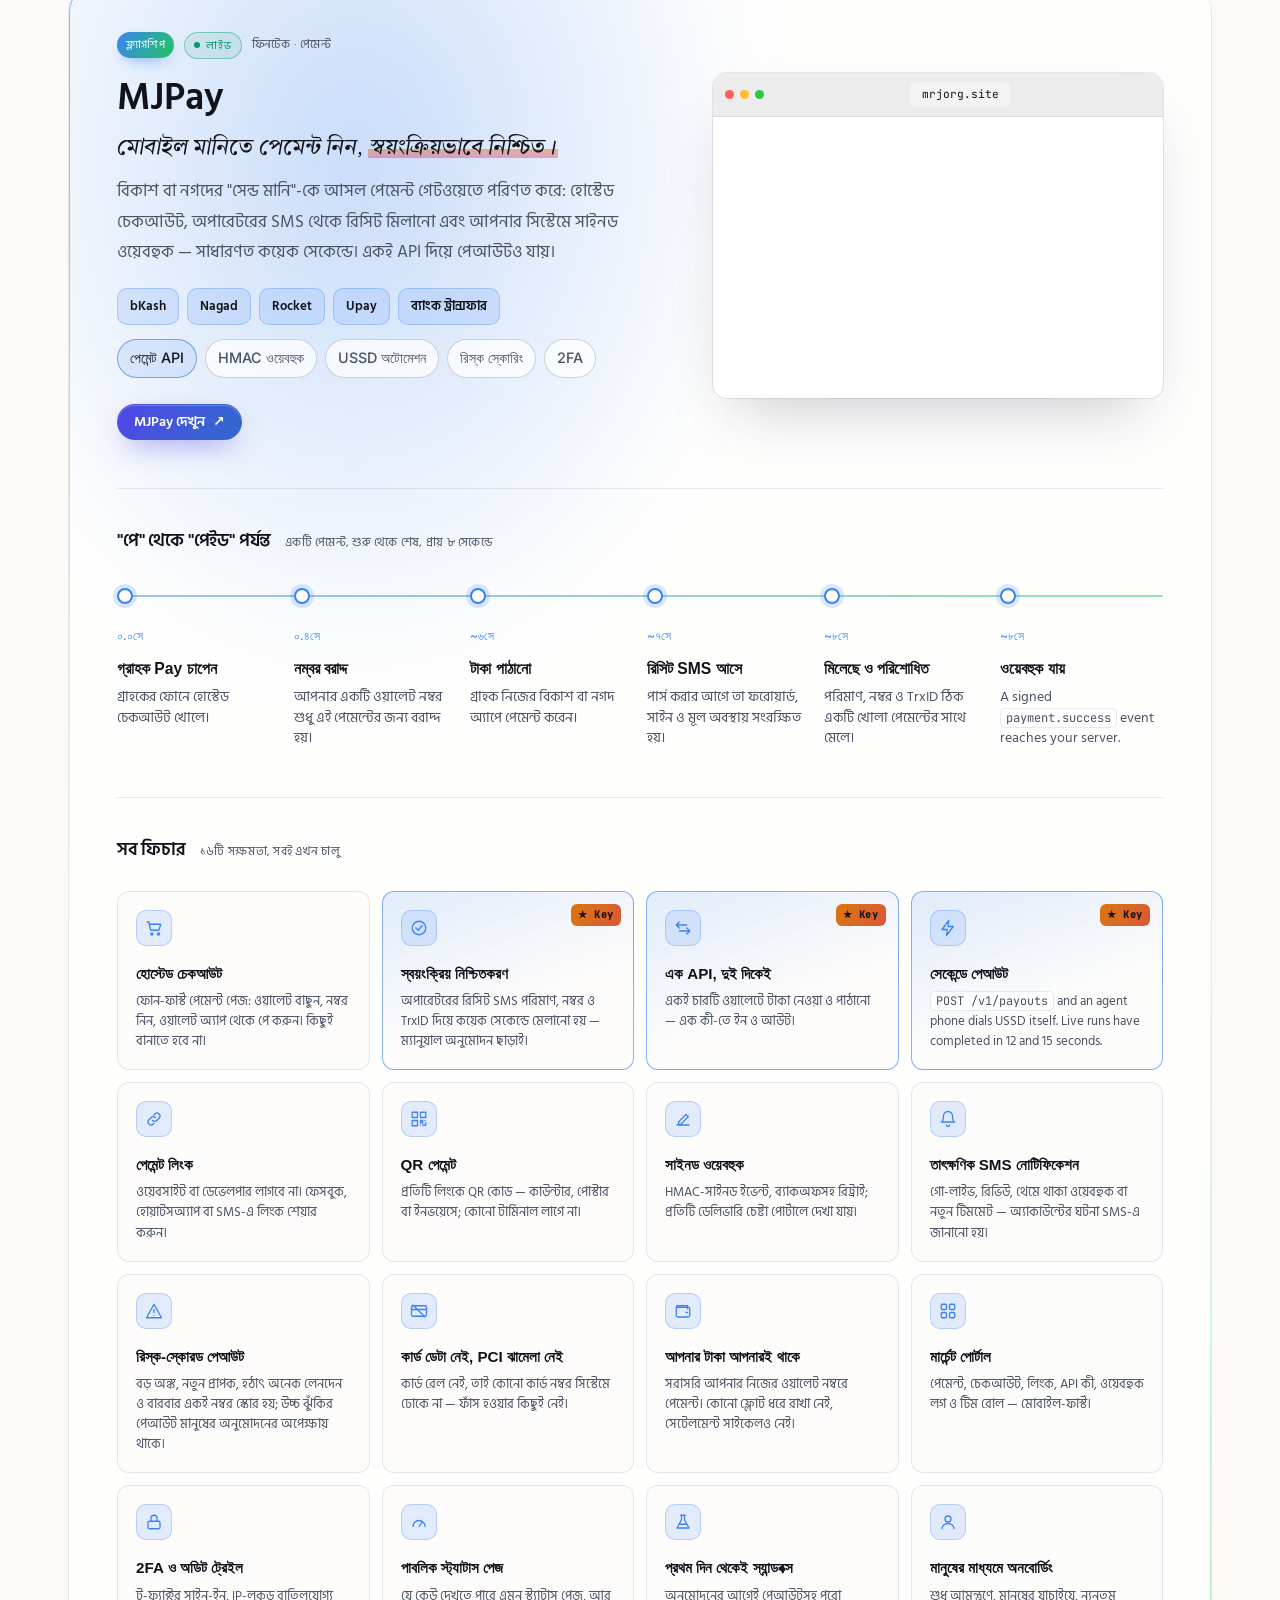
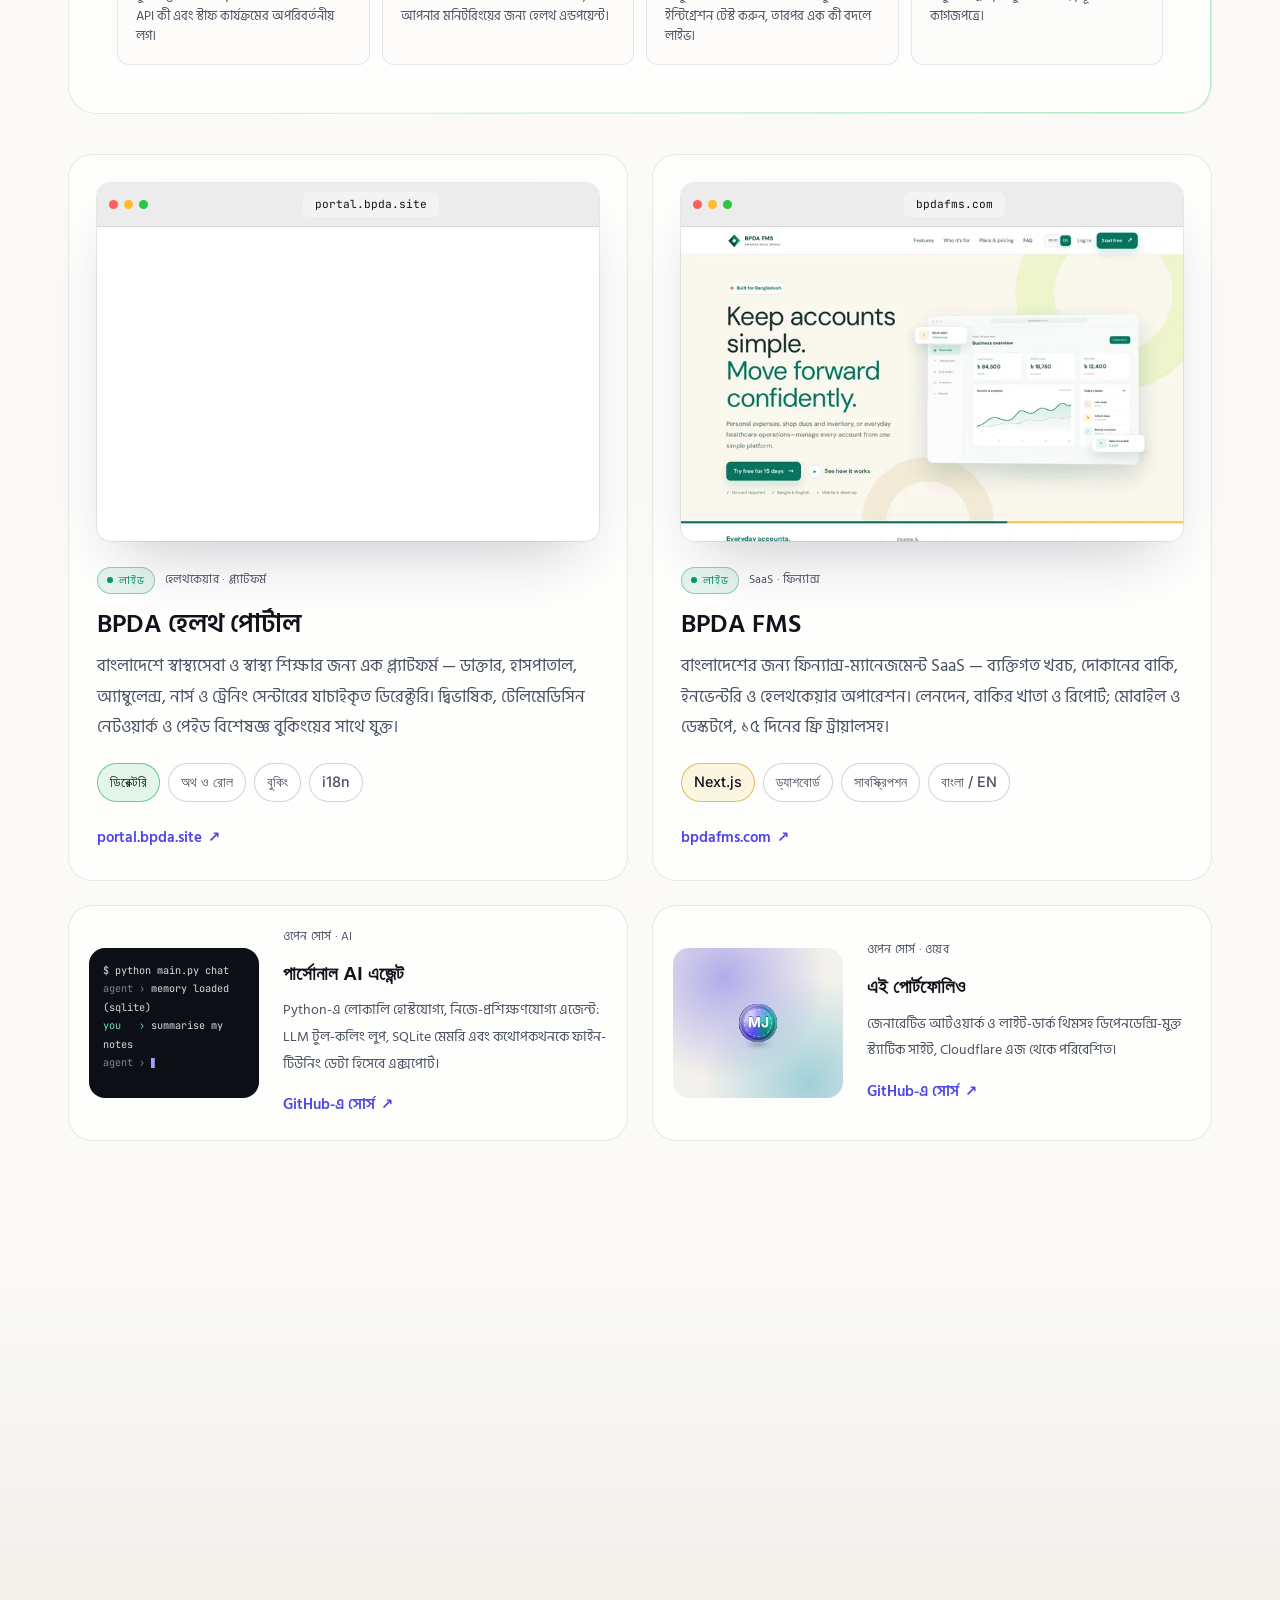
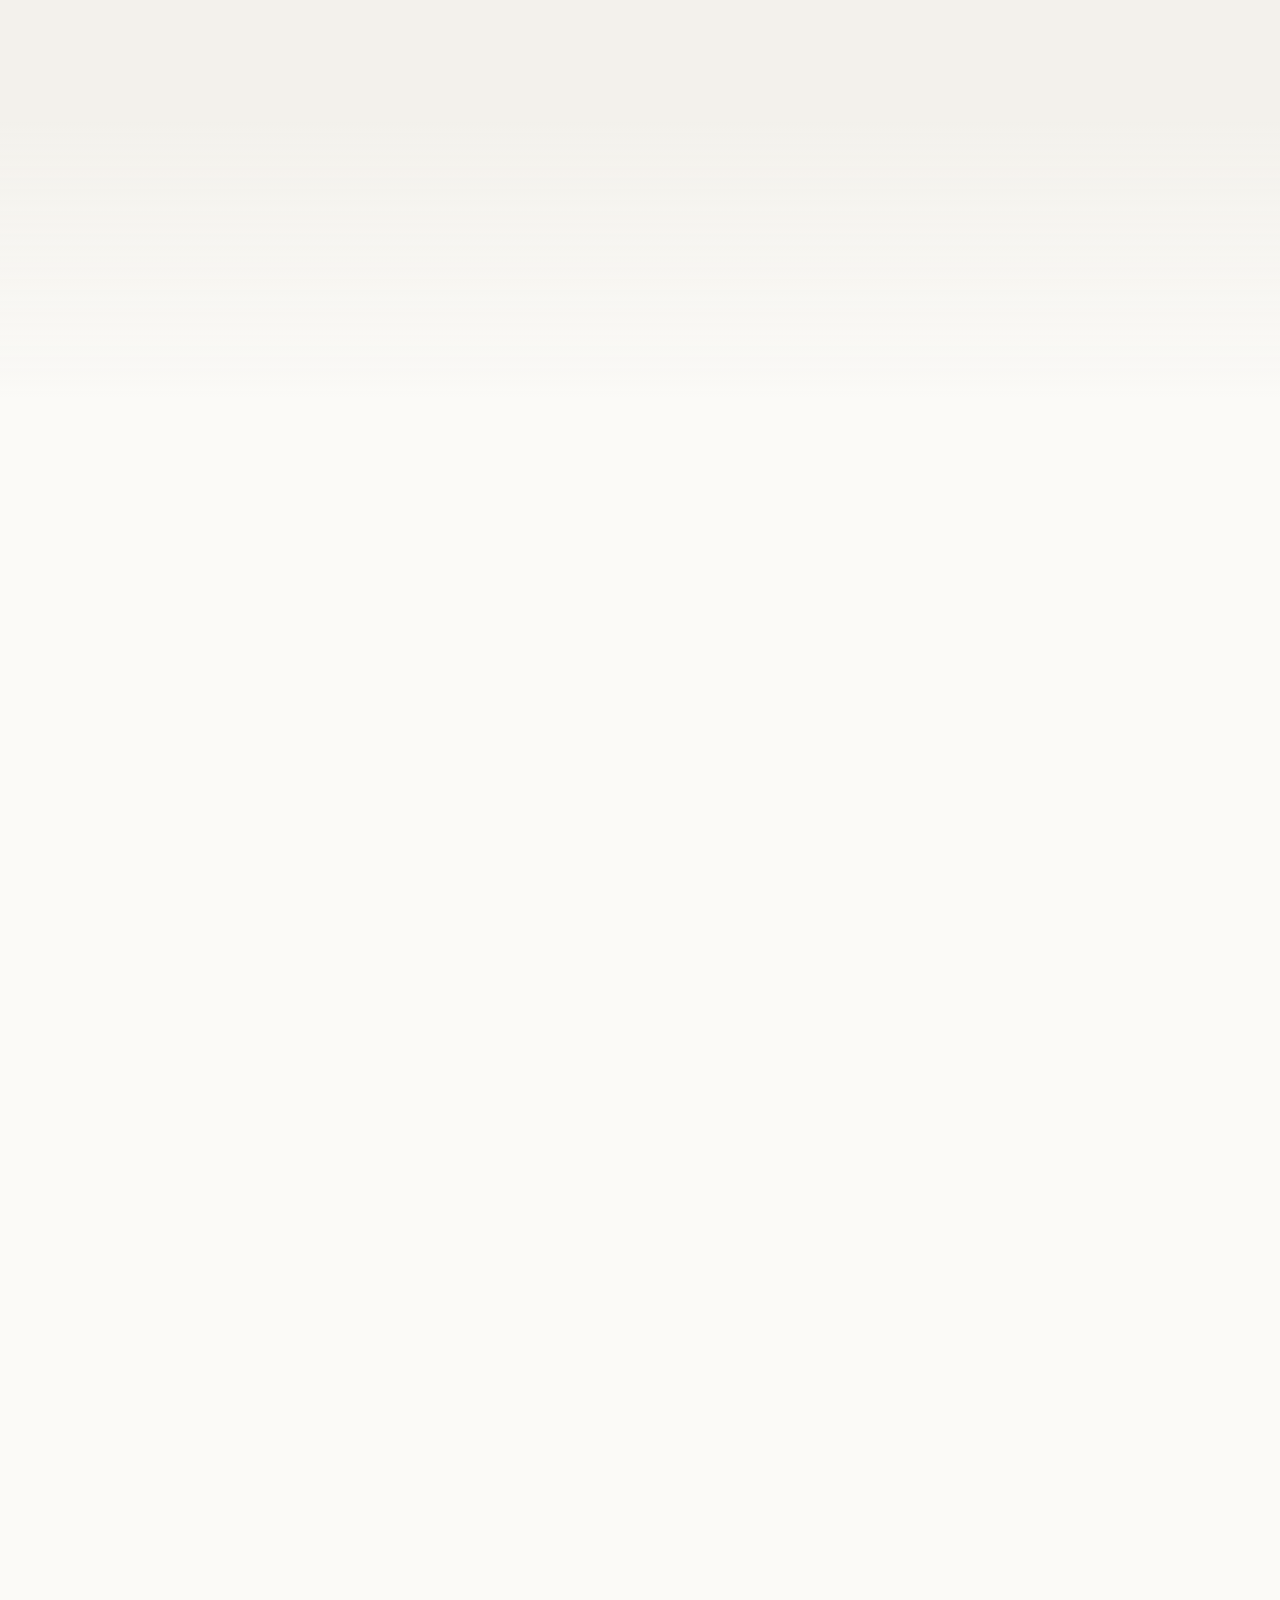
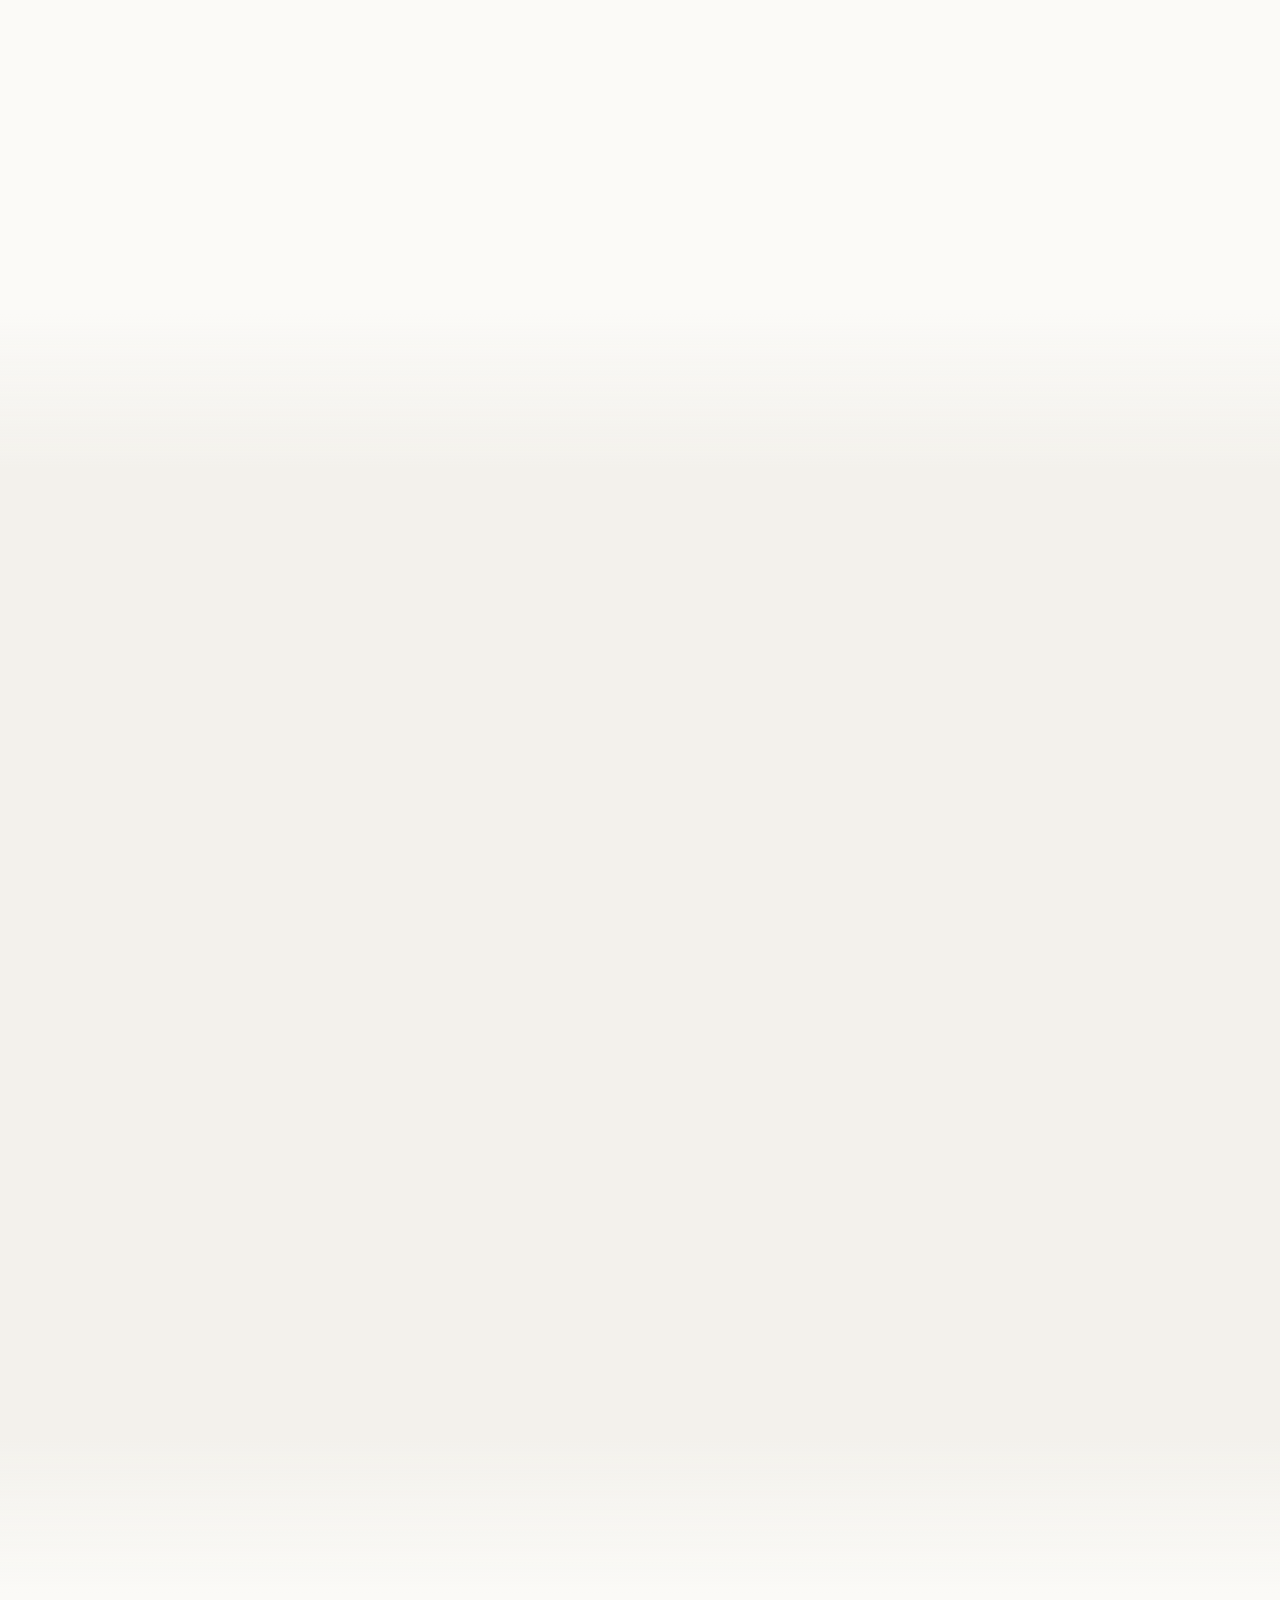
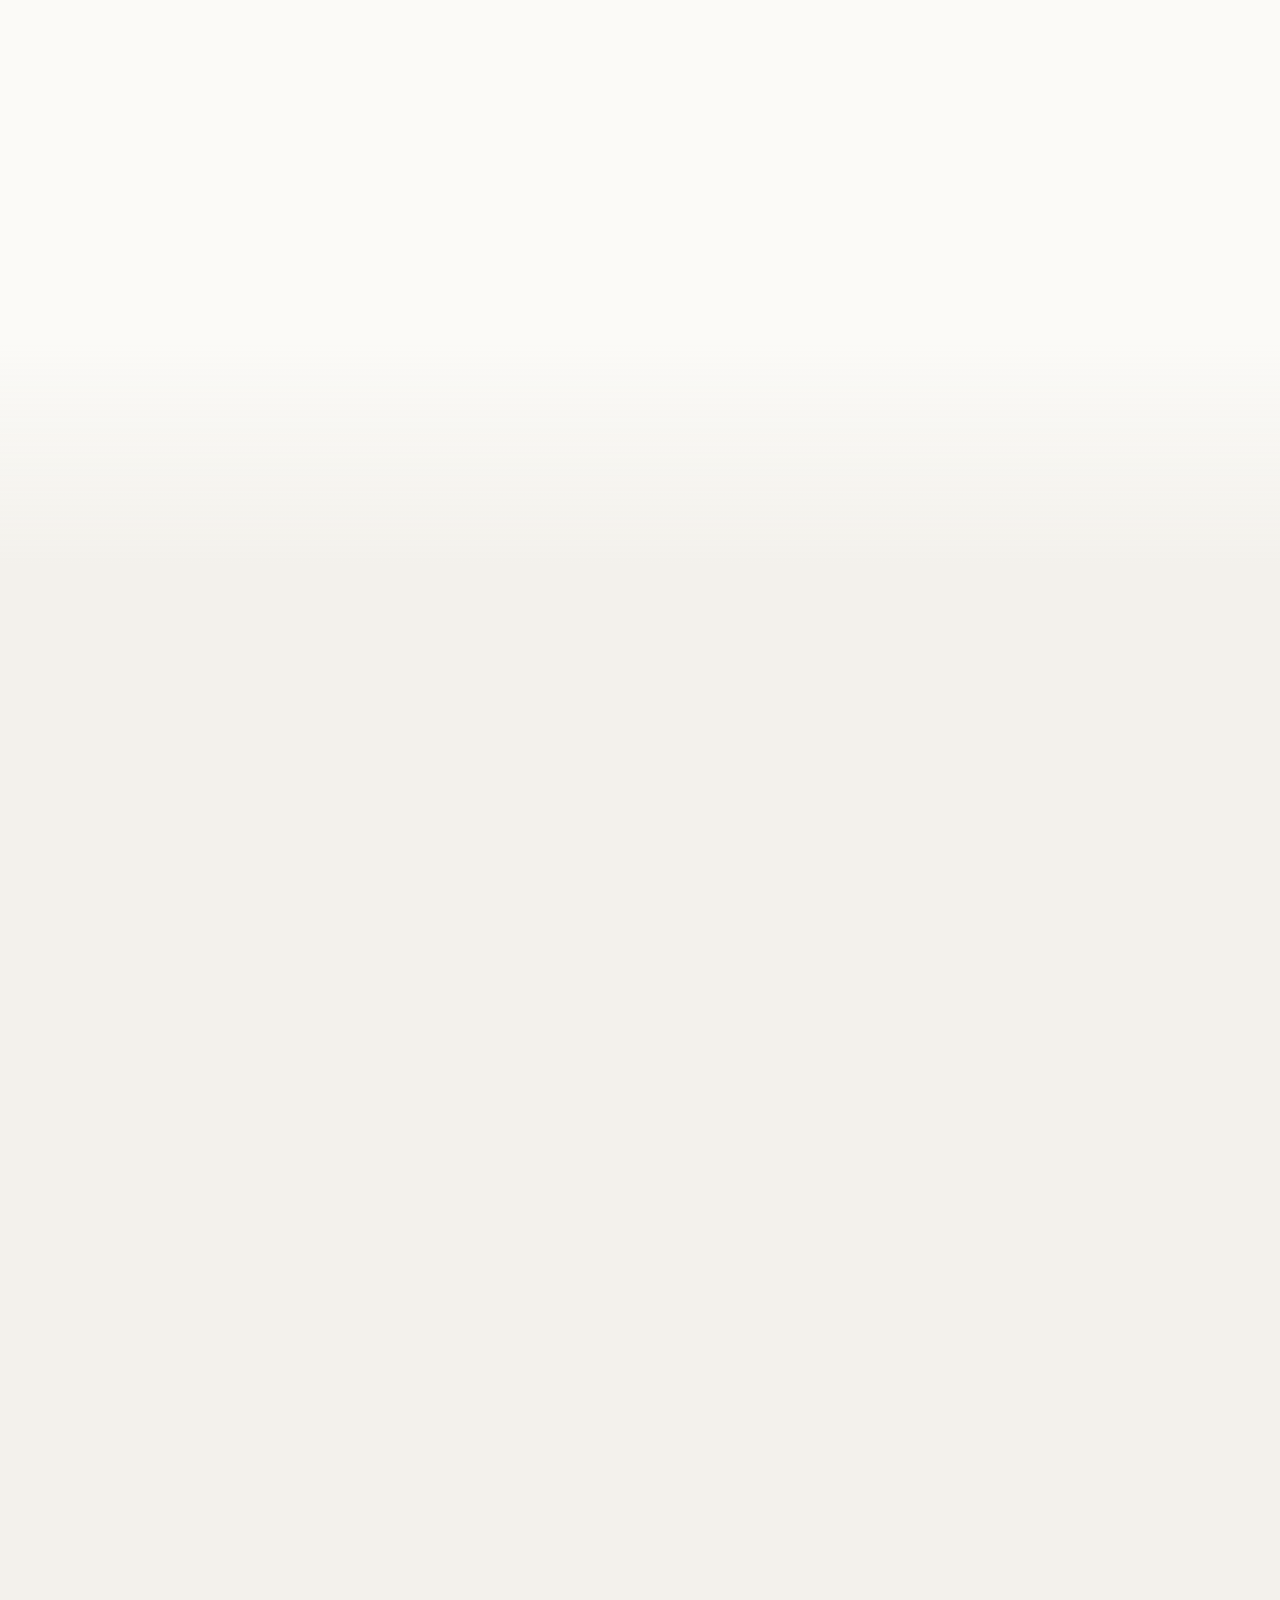
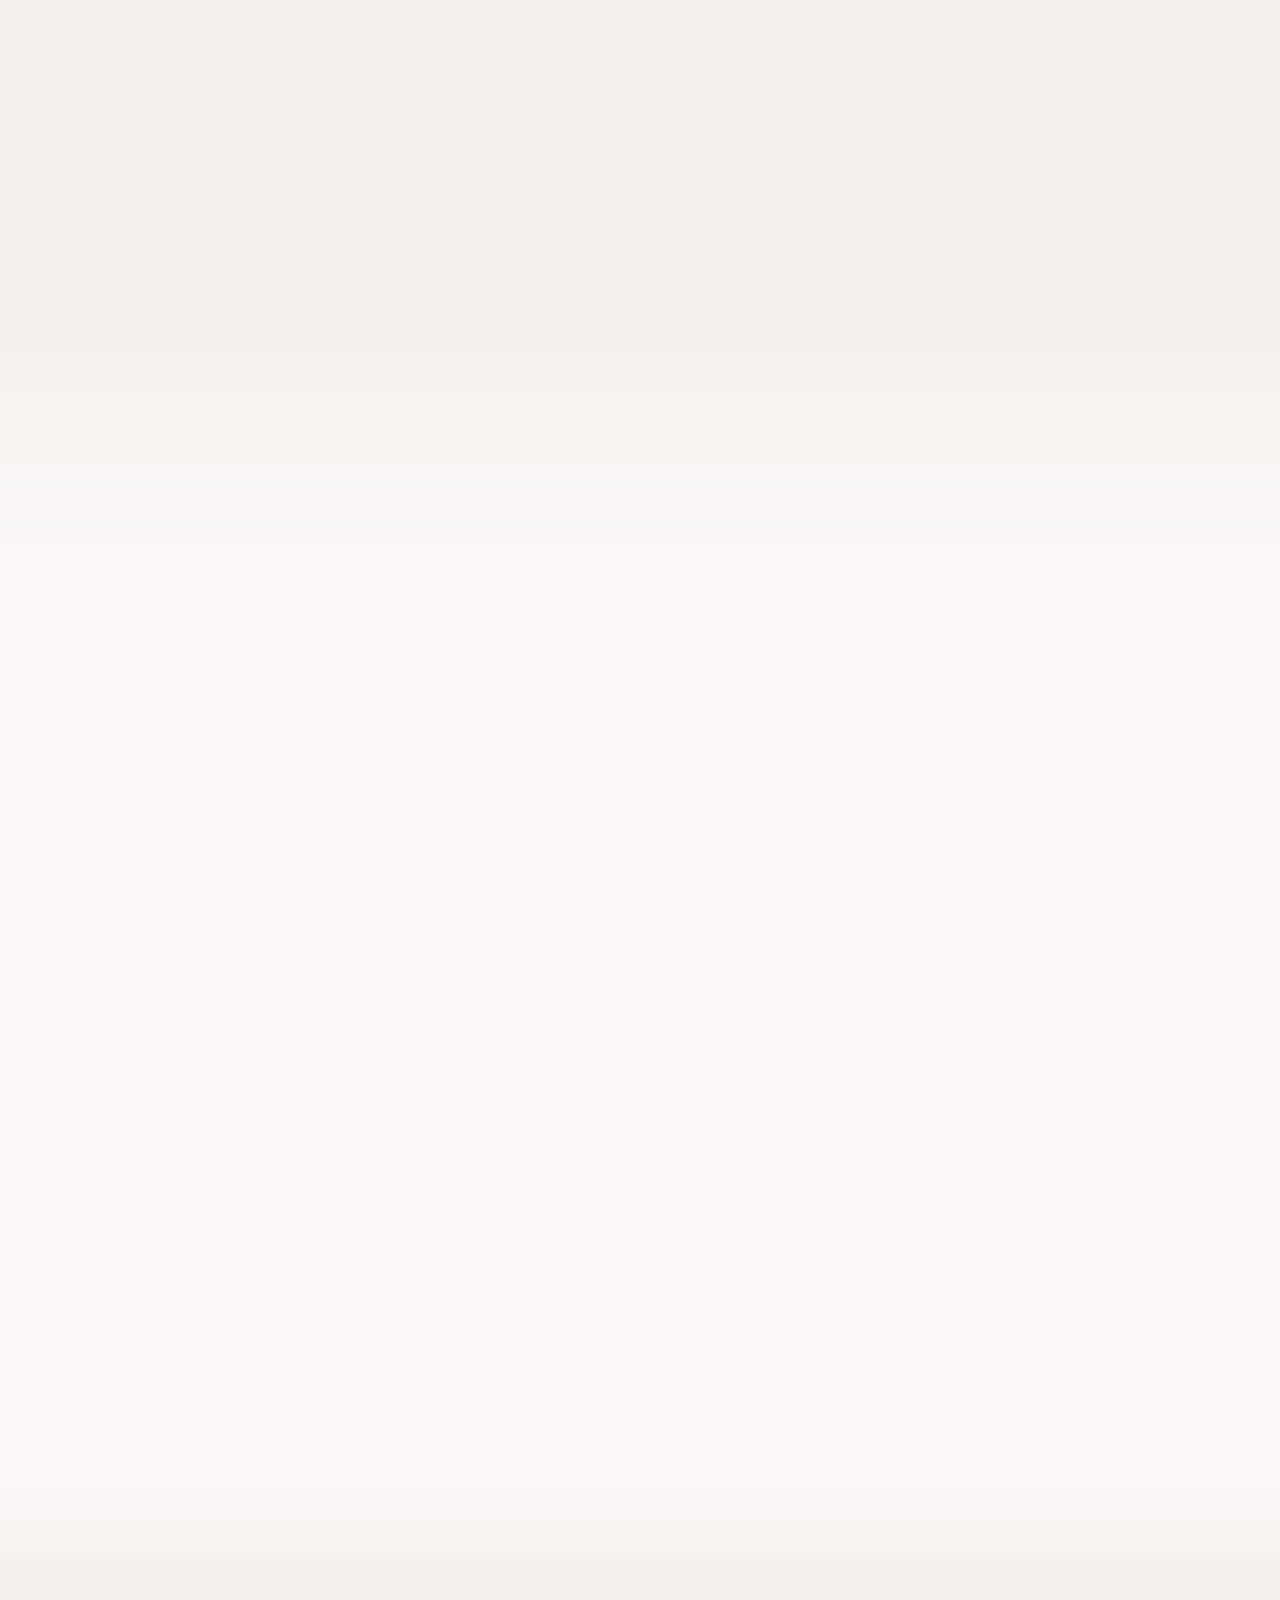
==== commit d9a1426c: "Fix remaining CLS and mobile logo link name - hero art top-aligned so font settling in the text colu" ====
--- a/bn/index.html
+++ b/bn/index.html
@@ -26,7 +26,7 @@
   <link rel="icon" href="../favicon.svg" type="image/svg+xml">
   <link rel="preload" href="../fonts/anek-bangla-bengali-418c763509.woff2" as="font" type="font/woff2" crossorigin>
   <link rel="preload" href="../fonts/hind-siliguri-bengali-8ae56aab76.woff2" as="font" type="font/woff2" crossorigin>
-  <link rel="stylesheet" href="../css/style.css?v=584757a1e5">
+  <link rel="stylesheet" href="../css/style.css?v=3c84722ac2">
   <script src="../js/theme.js?v=811c5ee647"></script>
 
   <script type="application/ld+json">
--- a/css/style.css
+++ b/css/style.css
@@ -151,7 +151,7 @@
   font-style: normal;
   font-weight: 500;
   font-stretch: 100%;
-  font-display: swap;
+  font-display: optional;
   src: url(../fonts/anek-bangla-bengali-418c763509.woff2) format('woff2');
   unicode-range: U+0951-0952, U+0964-0965, U+0980-09FE, U+1CD0, U+1CD2, U+1CD5-1CD6, U+1CD8, U+1CE1, U+1CEA, U+1CED, U+1CF2, U+1CF5-1CF7, U+200C-200D, U+20B9, U+25CC, U+A8F1;
 }
@@ -161,7 +161,7 @@
   font-style: normal;
   font-weight: 500;
   font-stretch: 100%;
-  font-display: swap;
+  font-display: optional;
   src: url(../fonts/anek-bangla-latin-9d14431a27.woff2) format('woff2');
   unicode-range: U+0000-00FF, U+0131, U+0152-0153, U+02BB-02BC, U+02C6, U+02DA, U+02DC, U+0304, U+0308, U+0329, U+2000-206F, U+20AC, U+2122, U+2191, U+2193, U+2212, U+2215, U+FEFF, U+FFFD;
 }
@@ -171,7 +171,7 @@
   font-style: normal;
   font-weight: 600;
   font-stretch: 100%;
-  font-display: swap;
+  font-display: optional;
   src: url(../fonts/anek-bangla-bengali-418c763509.woff2) format('woff2');
   unicode-range: U+0951-0952, U+0964-0965, U+0980-09FE, U+1CD0, U+1CD2, U+1CD5-1CD6, U+1CD8, U+1CE1, U+1CEA, U+1CED, U+1CF2, U+1CF5-1CF7, U+200C-200D, U+20B9, U+25CC, U+A8F1;
 }
@@ -181,7 +181,7 @@
   font-style: normal;
   font-weight: 600;
   font-stretch: 100%;
-  font-display: swap;
+  font-display: optional;
   src: url(../fonts/anek-bangla-latin-9d14431a27.woff2) format('woff2');
   unicode-range: U+0000-00FF, U+0131, U+0152-0153, U+02BB-02BC, U+02C6, U+02DA, U+02DC, U+0304, U+0308, U+0329, U+2000-206F, U+20AC, U+2122, U+2191, U+2193, U+2212, U+2215, U+FEFF, U+FFFD;
 }
@@ -191,7 +191,7 @@
   font-style: normal;
   font-weight: 700;
   font-stretch: 100%;
-  font-display: swap;
+  font-display: optional;
   src: url(../fonts/anek-bangla-bengali-418c763509.woff2) format('woff2');
   unicode-range: U+0951-0952, U+0964-0965, U+0980-09FE, U+1CD0, U+1CD2, U+1CD5-1CD6, U+1CD8, U+1CE1, U+1CEA, U+1CED, U+1CF2, U+1CF5-1CF7, U+200C-200D, U+20B9, U+25CC, U+A8F1;
 }
@@ -201,7 +201,7 @@
   font-style: normal;
   font-weight: 700;
   font-stretch: 100%;
-  font-display: swap;
+  font-display: optional;
   src: url(../fonts/anek-bangla-latin-9d14431a27.woff2) format('woff2');
   unicode-range: U+0000-00FF, U+0131, U+0152-0153, U+02BB-02BC, U+02C6, U+02DA, U+02DC, U+0304, U+0308, U+0329, U+2000-206F, U+20AC, U+2122, U+2191, U+2193, U+2212, U+2215, U+FEFF, U+FFFD;
 }
@@ -211,7 +211,7 @@
   font-style: normal;
   font-weight: 800;
   font-stretch: 100%;
-  font-display: swap;
+  font-display: optional;
   src: url(../fonts/anek-bangla-bengali-418c763509.woff2) format('woff2');
   unicode-range: U+0951-0952, U+0964-0965, U+0980-09FE, U+1CD0, U+1CD2, U+1CD5-1CD6, U+1CD8, U+1CE1, U+1CEA, U+1CED, U+1CF2, U+1CF5-1CF7, U+200C-200D, U+20B9, U+25CC, U+A8F1;
 }
@@ -221,7 +221,7 @@
   font-style: normal;
   font-weight: 800;
   font-stretch: 100%;
-  font-display: swap;
+  font-display: optional;
   src: url(../fonts/anek-bangla-latin-9d14431a27.woff2) format('woff2');
   unicode-range: U+0000-00FF, U+0131, U+0152-0153, U+02BB-02BC, U+02C6, U+02DA, U+02DC, U+0304, U+0308, U+0329, U+2000-206F, U+20AC, U+2122, U+2191, U+2193, U+2212, U+2215, U+FEFF, U+FFFD;
 }
@@ -302,7 +302,7 @@
   font-family: 'Tiro Bangla';
   font-style: italic;
   font-weight: 400;
-  font-display: swap;
+  font-display: optional;
   src: url(../fonts/tiro-bangla-bengali-a30206da9e.woff2) format('woff2');
   unicode-range: U+0951-0952, U+0964-0965, U+0980-09FE, U+1CD0, U+1CD2, U+1CD5-1CD6, U+1CD8, U+1CE1, U+1CEA, U+1CED, U+1CF2, U+1CF5-1CF7, U+200C-200D, U+20B9, U+25CC, U+A8F1;
 }
@@ -311,7 +311,7 @@
   font-family: 'Tiro Bangla';
   font-style: italic;
   font-weight: 400;
-  font-display: swap;
+  font-display: optional;
   src: url(../fonts/tiro-bangla-latin-ab2f2d5544.woff2) format('woff2');
   unicode-range: U+0000-00FF, U+0131, U+0152-0153, U+02BB-02BC, U+02C6, U+02DA, U+02DC, U+0304, U+0308, U+0329, U+2000-206F, U+20AC, U+2122, U+2191, U+2193, U+2212, U+2215, U+FEFF, U+FFFD;
 }
@@ -320,7 +320,7 @@
   font-family: 'Tiro Bangla';
   font-style: normal;
   font-weight: 400;
-  font-display: swap;
+  font-display: optional;
   src: url(../fonts/tiro-bangla-bengali-7132520bbc.woff2) format('woff2');
   unicode-range: U+0951-0952, U+0964-0965, U+0980-09FE, U+1CD0, U+1CD2, U+1CD5-1CD6, U+1CD8, U+1CE1, U+1CEA, U+1CED, U+1CF2, U+1CF5-1CF7, U+200C-200D, U+20B9, U+25CC, U+A8F1;
 }
@@ -329,7 +329,7 @@
   font-family: 'Tiro Bangla';
   font-style: normal;
   font-weight: 400;
-  font-display: swap;
+  font-display: optional;
   src: url(../fonts/tiro-bangla-latin-bb748ffc6a.woff2) format('woff2');
   unicode-range: U+0000-00FF, U+0131, U+0152-0153, U+02BB-02BC, U+02C6, U+02DA, U+02DC, U+0304, U+0308, U+0329, U+2000-206F, U+20AC, U+2122, U+2191, U+2193, U+2212, U+2215, U+FEFF, U+FFFD;
 }
@@ -986,7 +986,7 @@
   .nav-toggle { display: inline-grid; }
   .nav-cta { display: none; }
   .nav-only-mobile { display: block; }
-  .logo-text { display: none; }
+  .logo-text { position: absolute; width: 1px; height: 1px; overflow: hidden; clip: rect(0 0 0 0); white-space: nowrap; }
   .nav-menu {
     position: fixed; top: calc(var(--nav-h) + env(safe-area-inset-top, 0px)); left: 16px; right: 16px;
     flex-direction: column; gap: 2px; padding: 10px; border-radius: 20px;
@@ -1219,7 +1219,7 @@
   .hero-coin { left: 0; }
 }
 @media (max-width: 820px) {
-  .logo-text { display: none; }
+  .logo-text { position: absolute; width: 1px; height: 1px; overflow: hidden; clip: rect(0 0 0 0); white-space: nowrap; }
   .navbar .nav-container { margin: 0 10px; }
   .sol-grid { grid-template-columns: repeat(2, minmax(0, 1fr)); }
   .hero-coin .coin { --s: 96px; --t: 10px; }
@@ -1595,3 +1595,8 @@
   .aurora { animation: none; filter: blur(64px); }
   .tele-ring { animation: none; }
 }
+
+/* CLS: keep hero artwork anchored when the text column's height settles after font load */
+.slide .hero-layout { align-items: start; }
+.slide .hero-stage, .slide .art3d { margin-top: 40px; }
+@media (max-width: 1080px) { .slide .hero-stage, .slide .art3d { margin-top: 0; } }
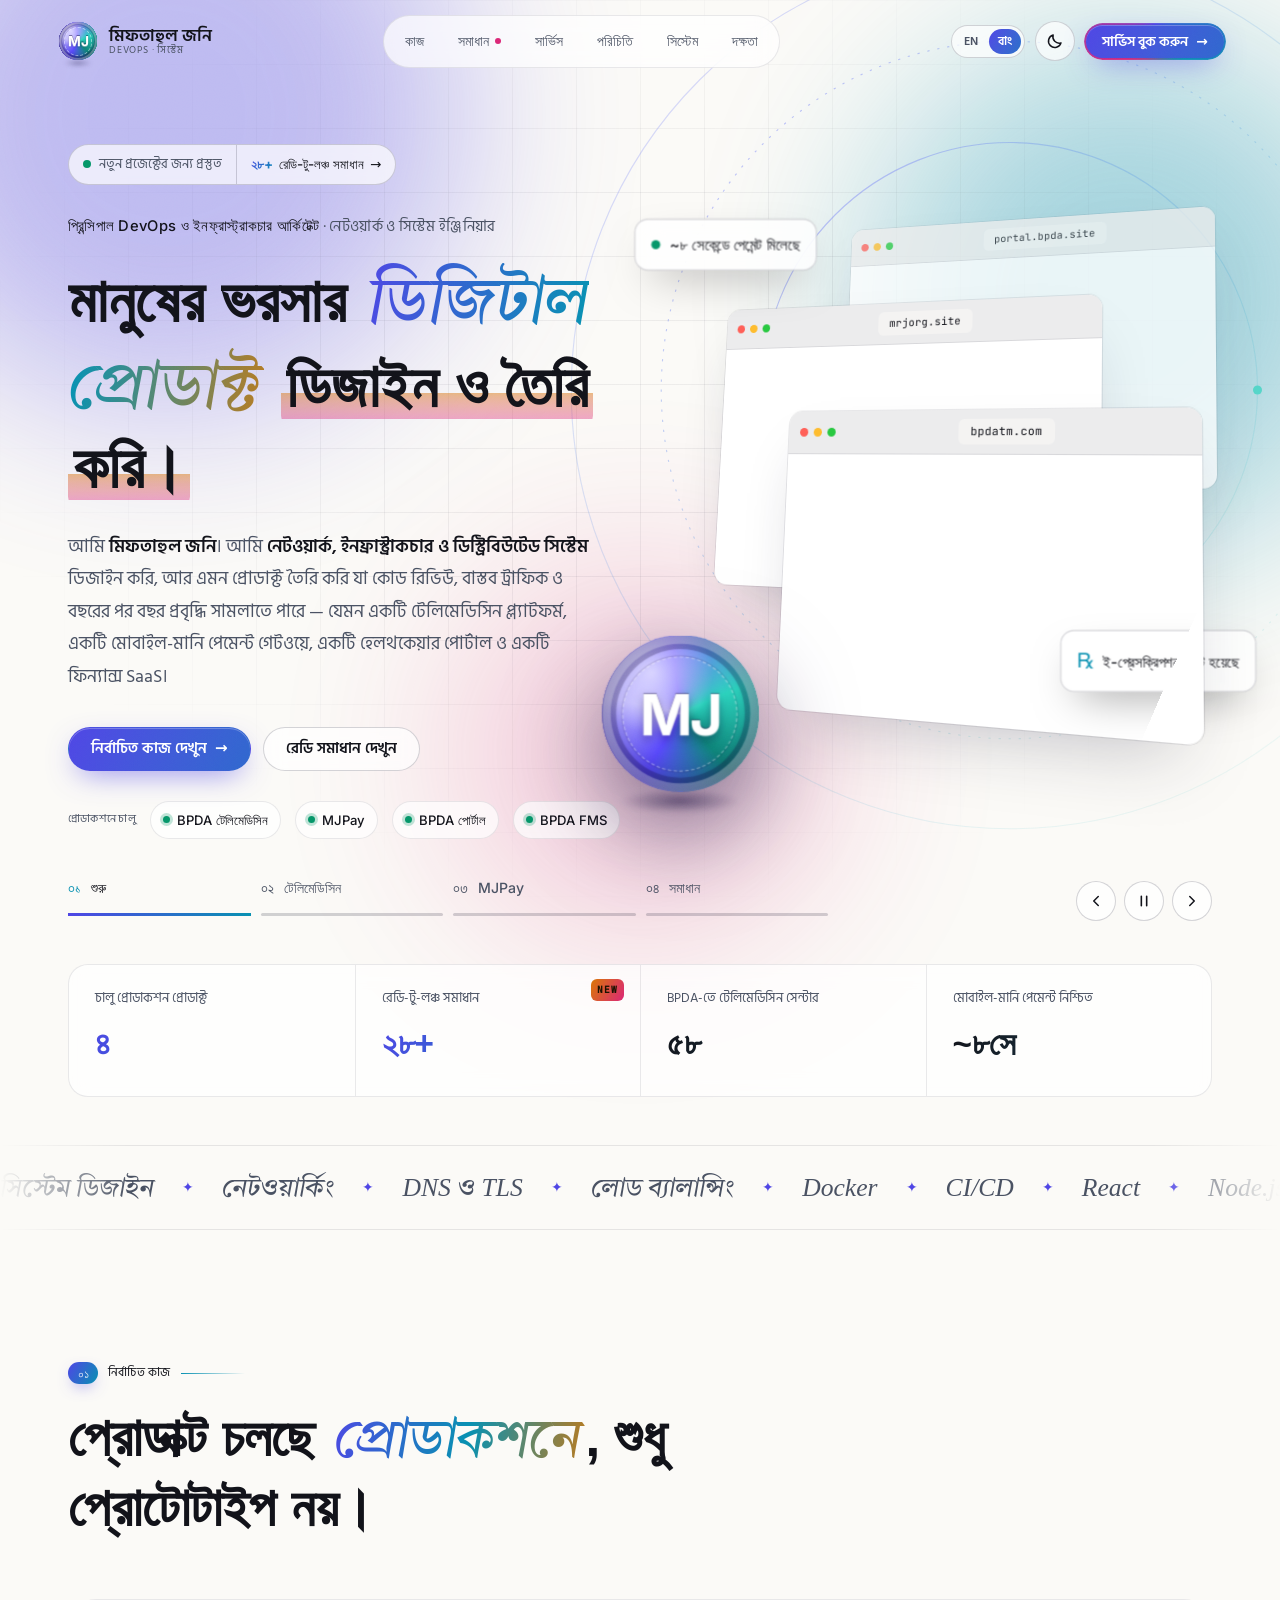
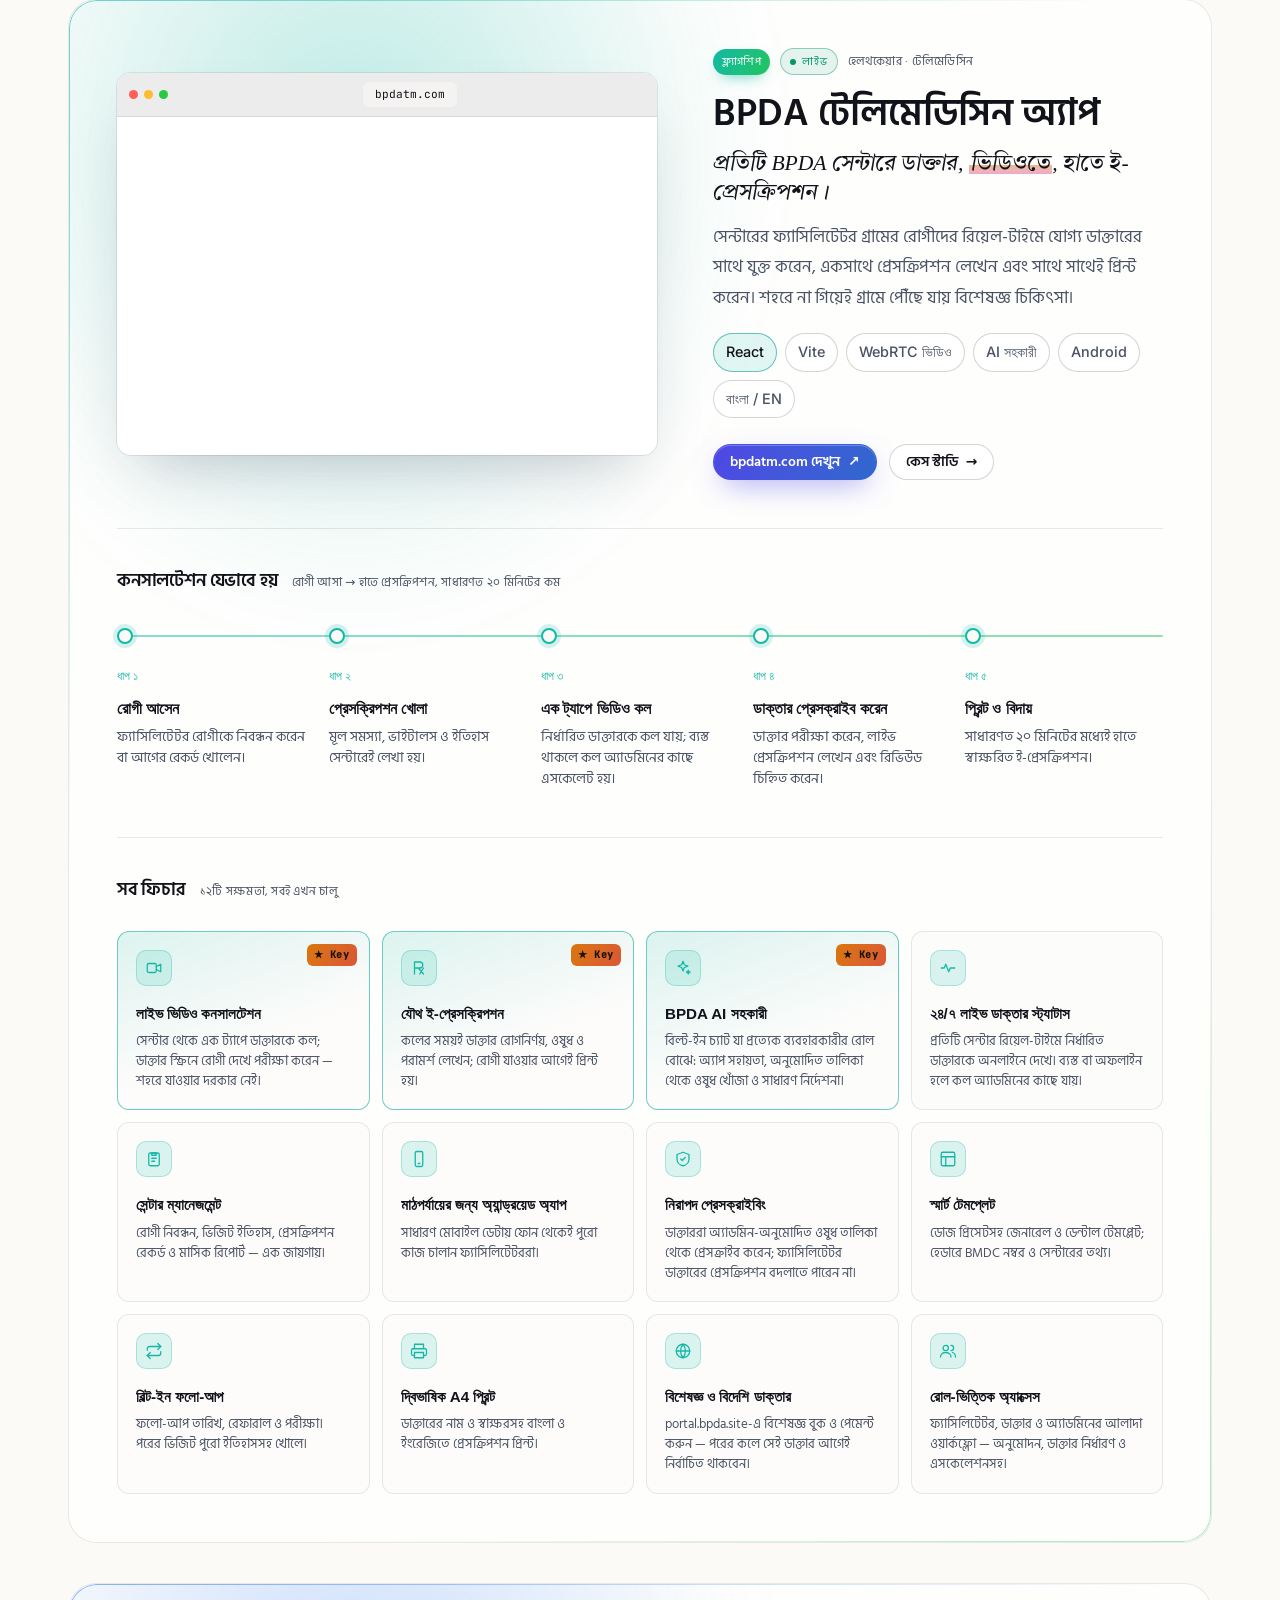
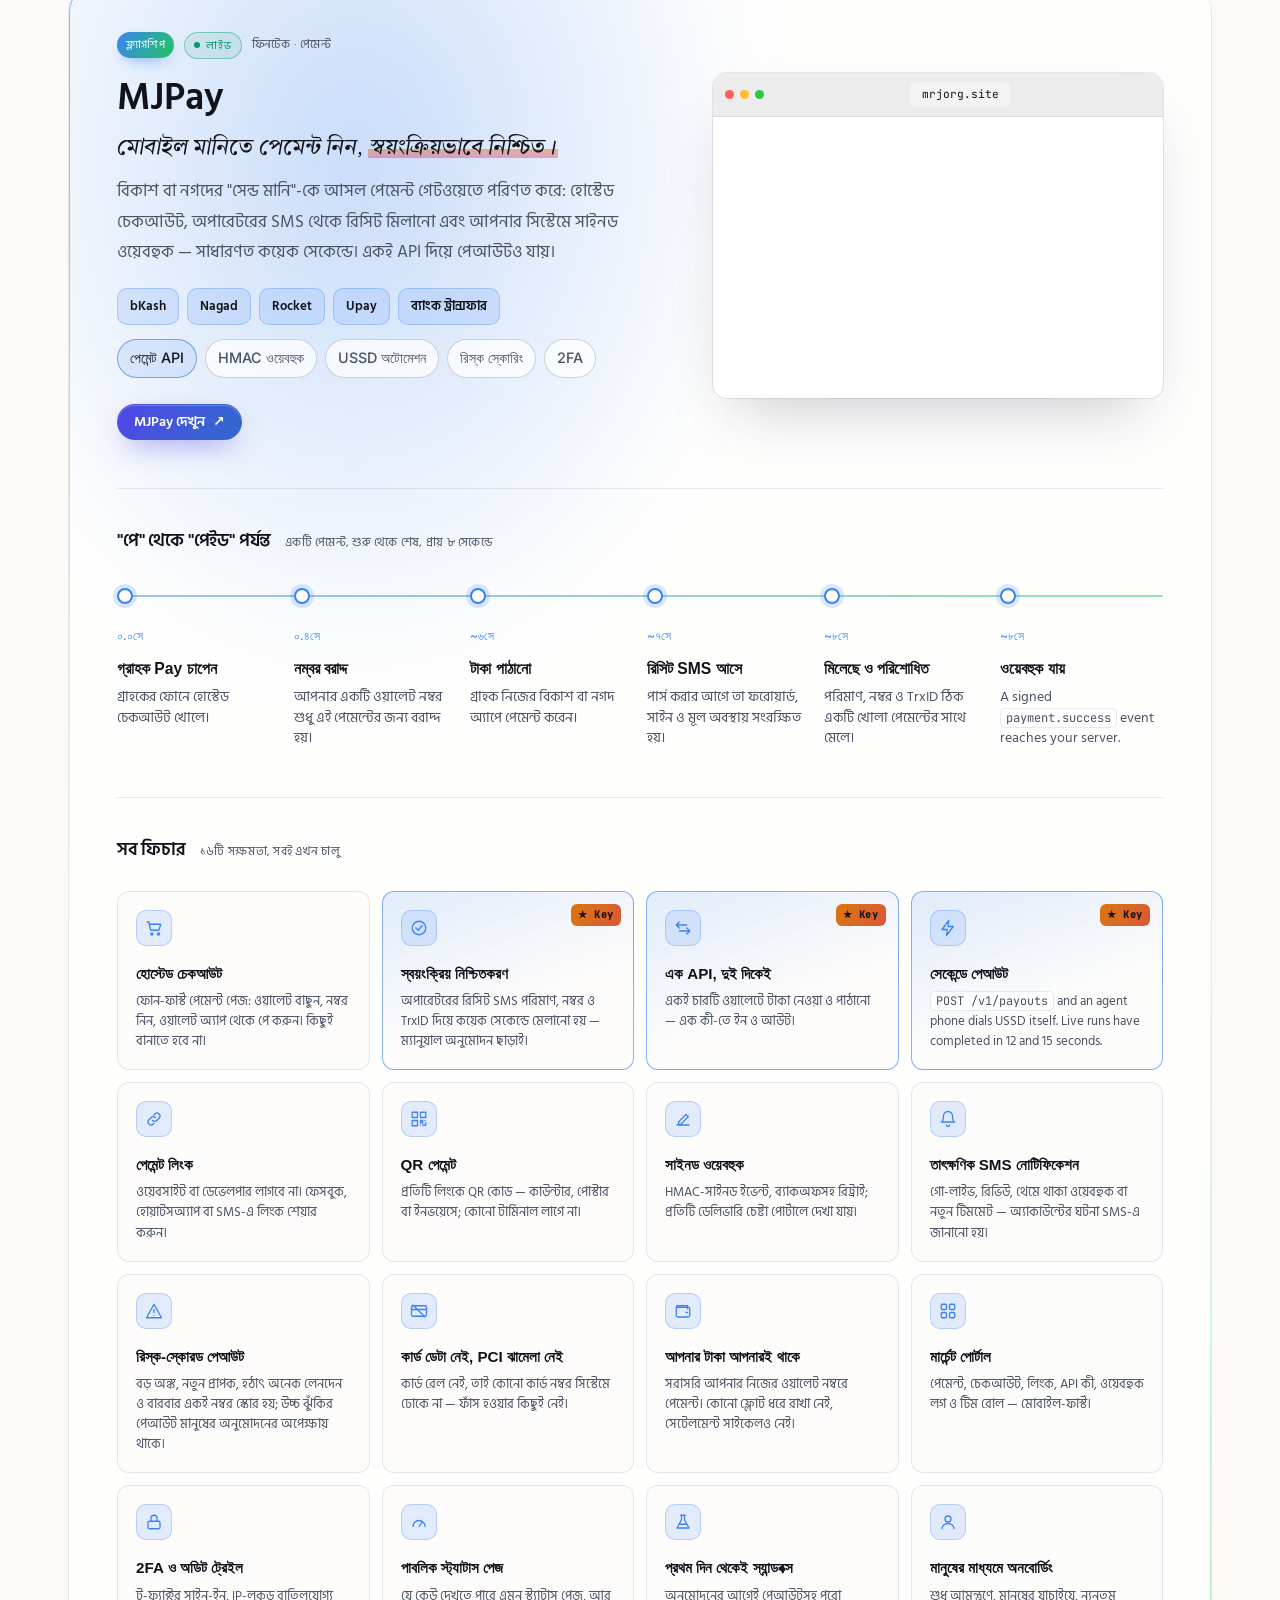
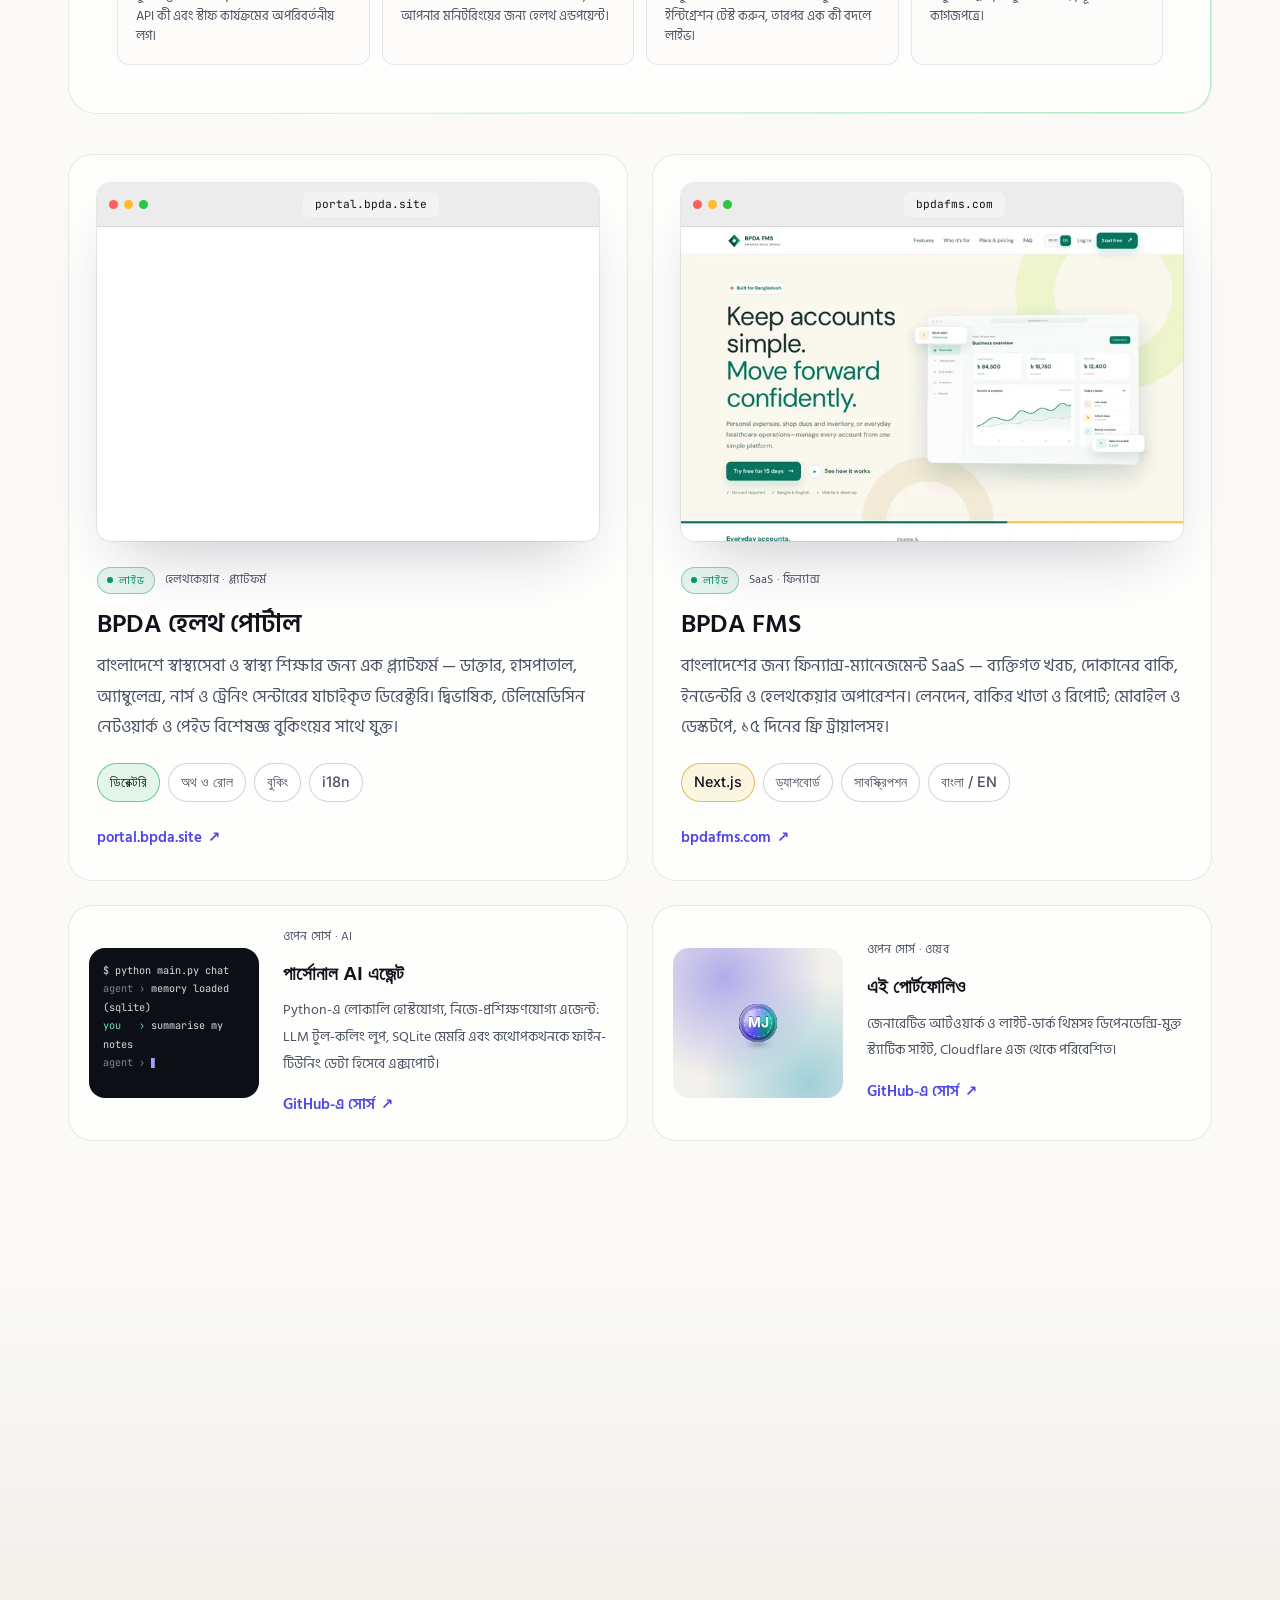
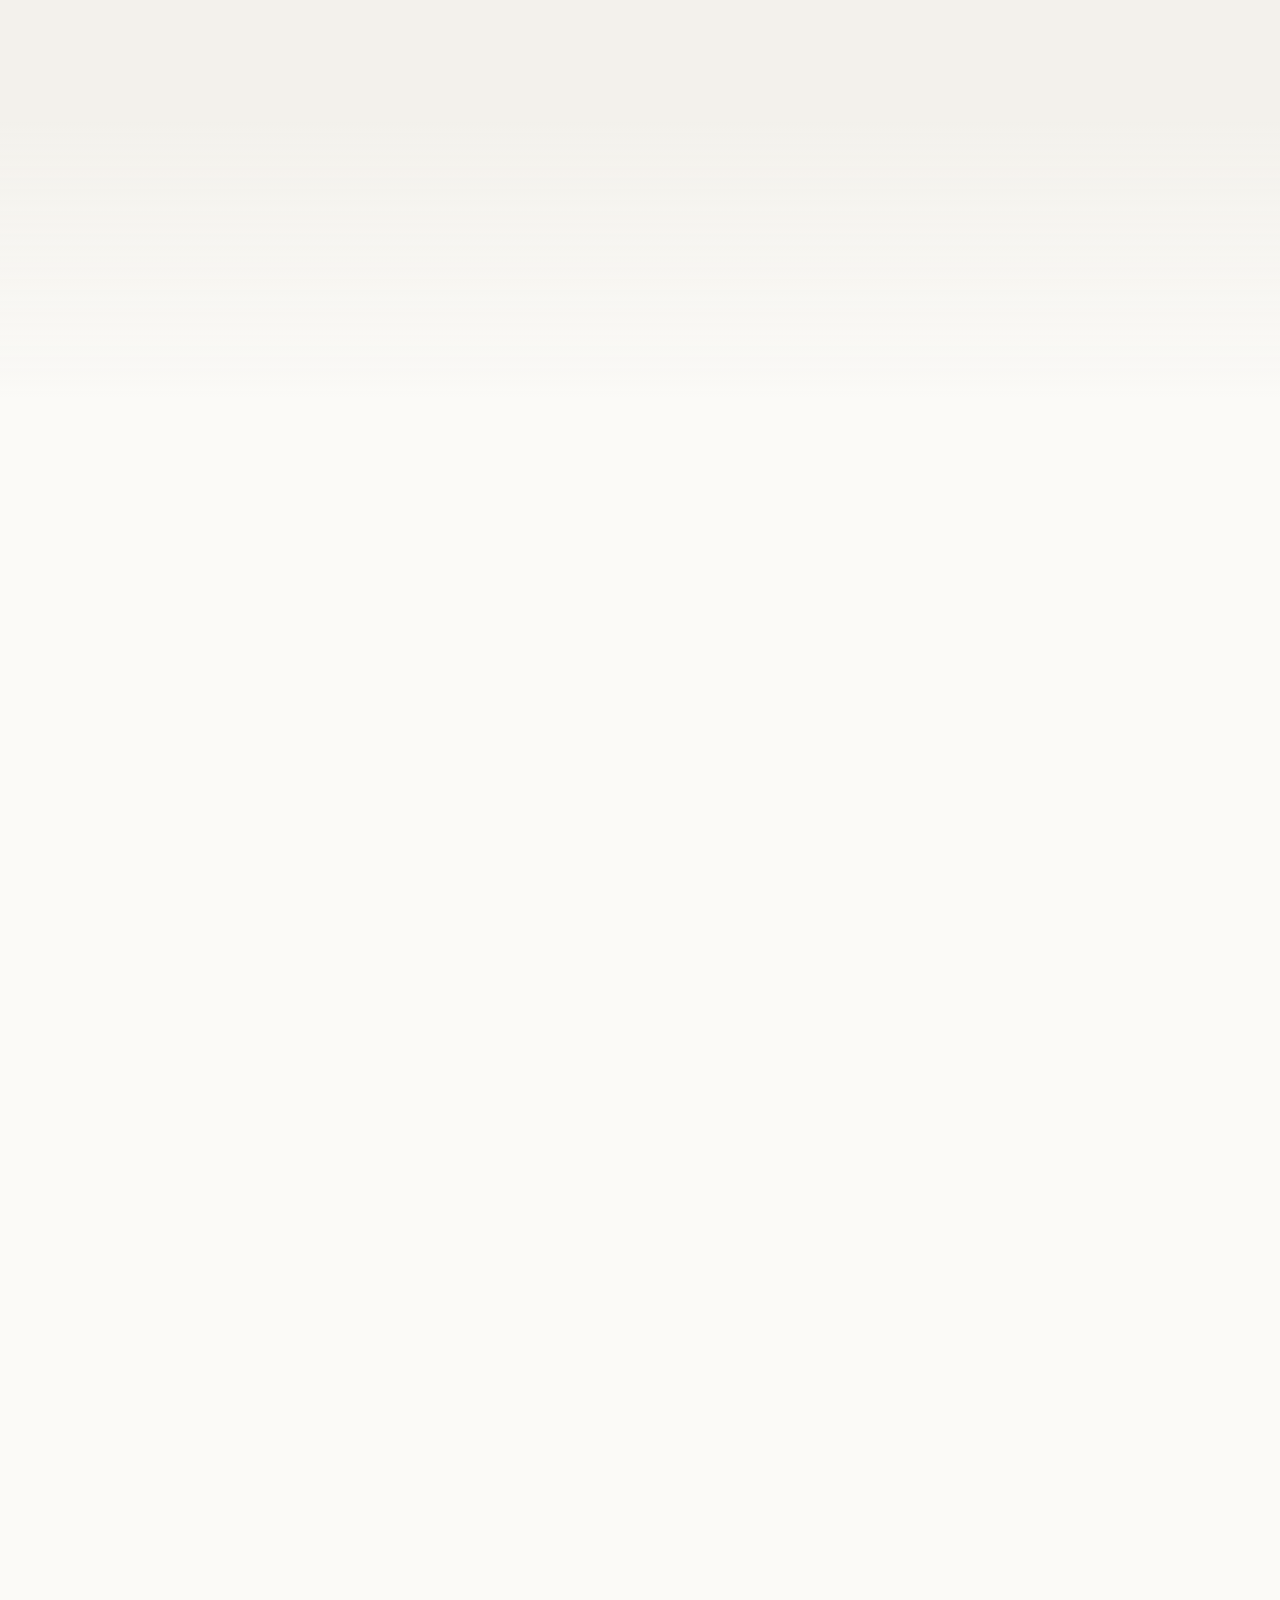
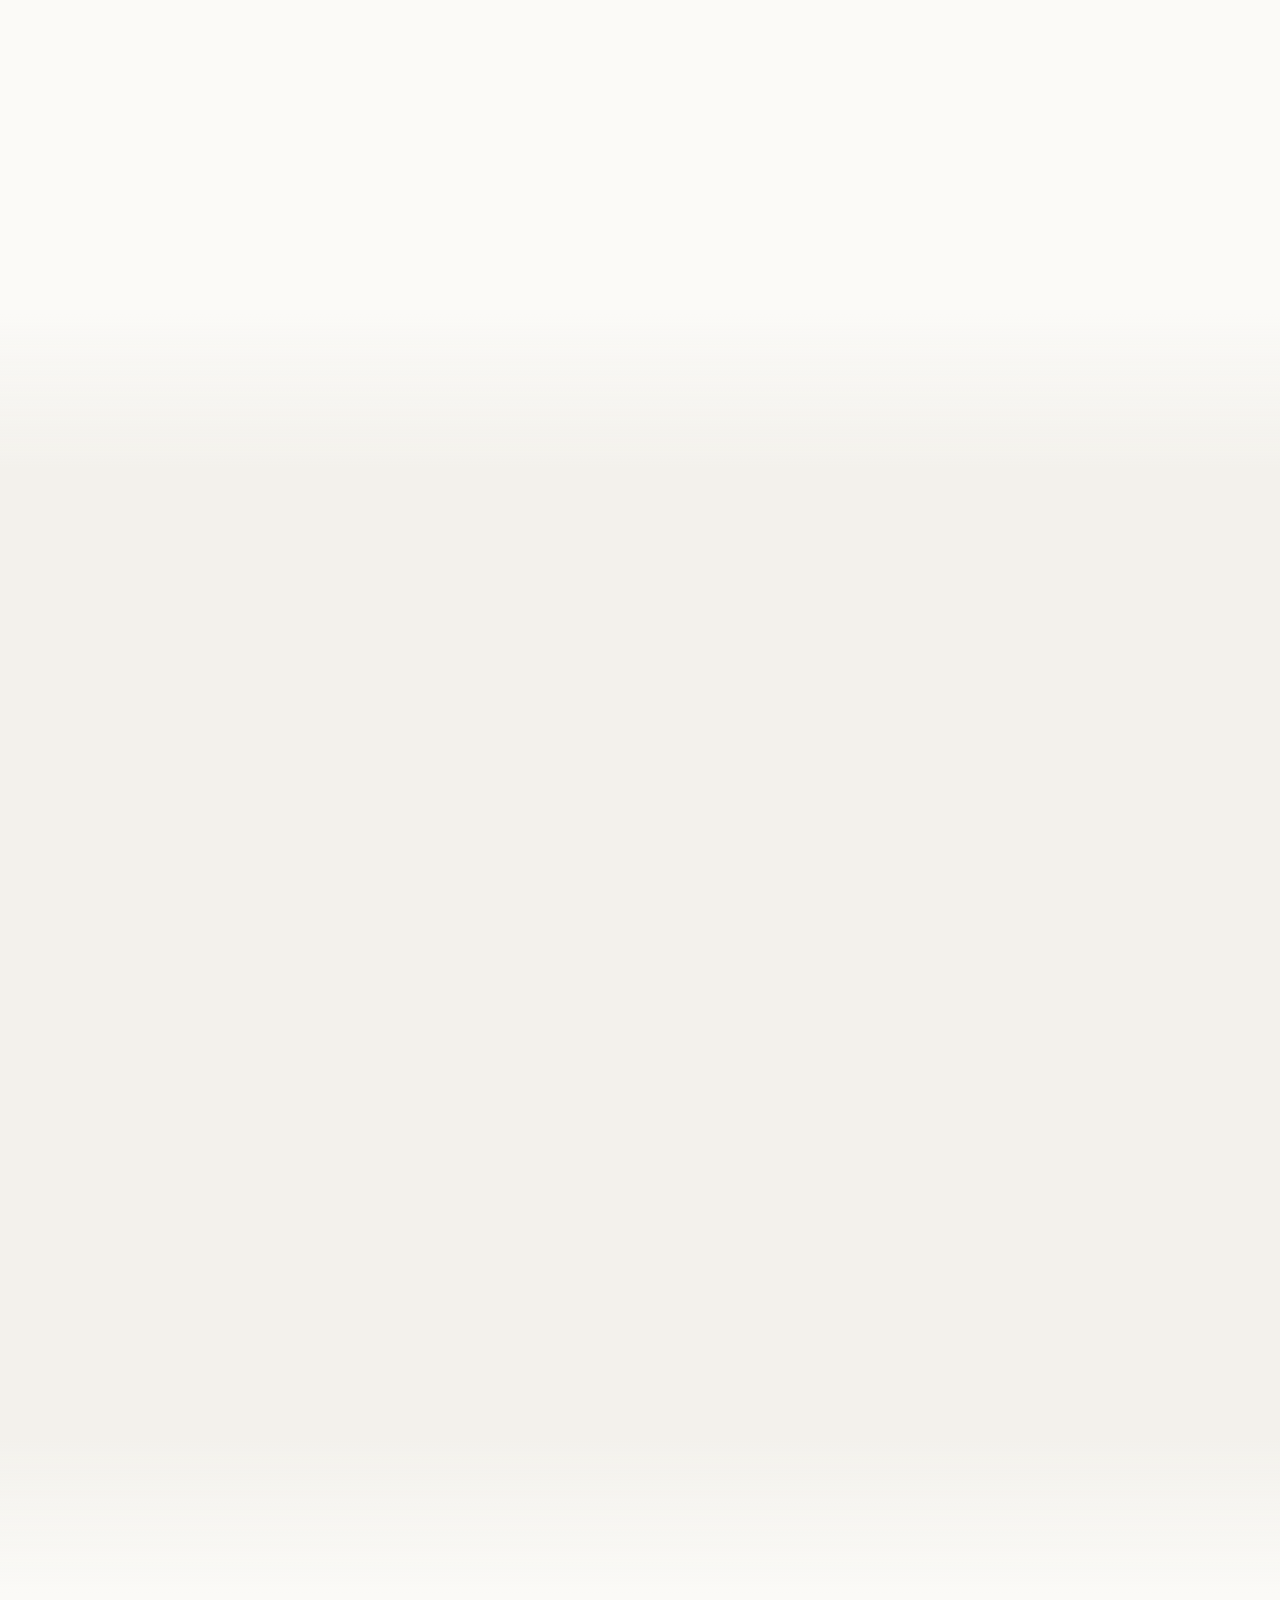
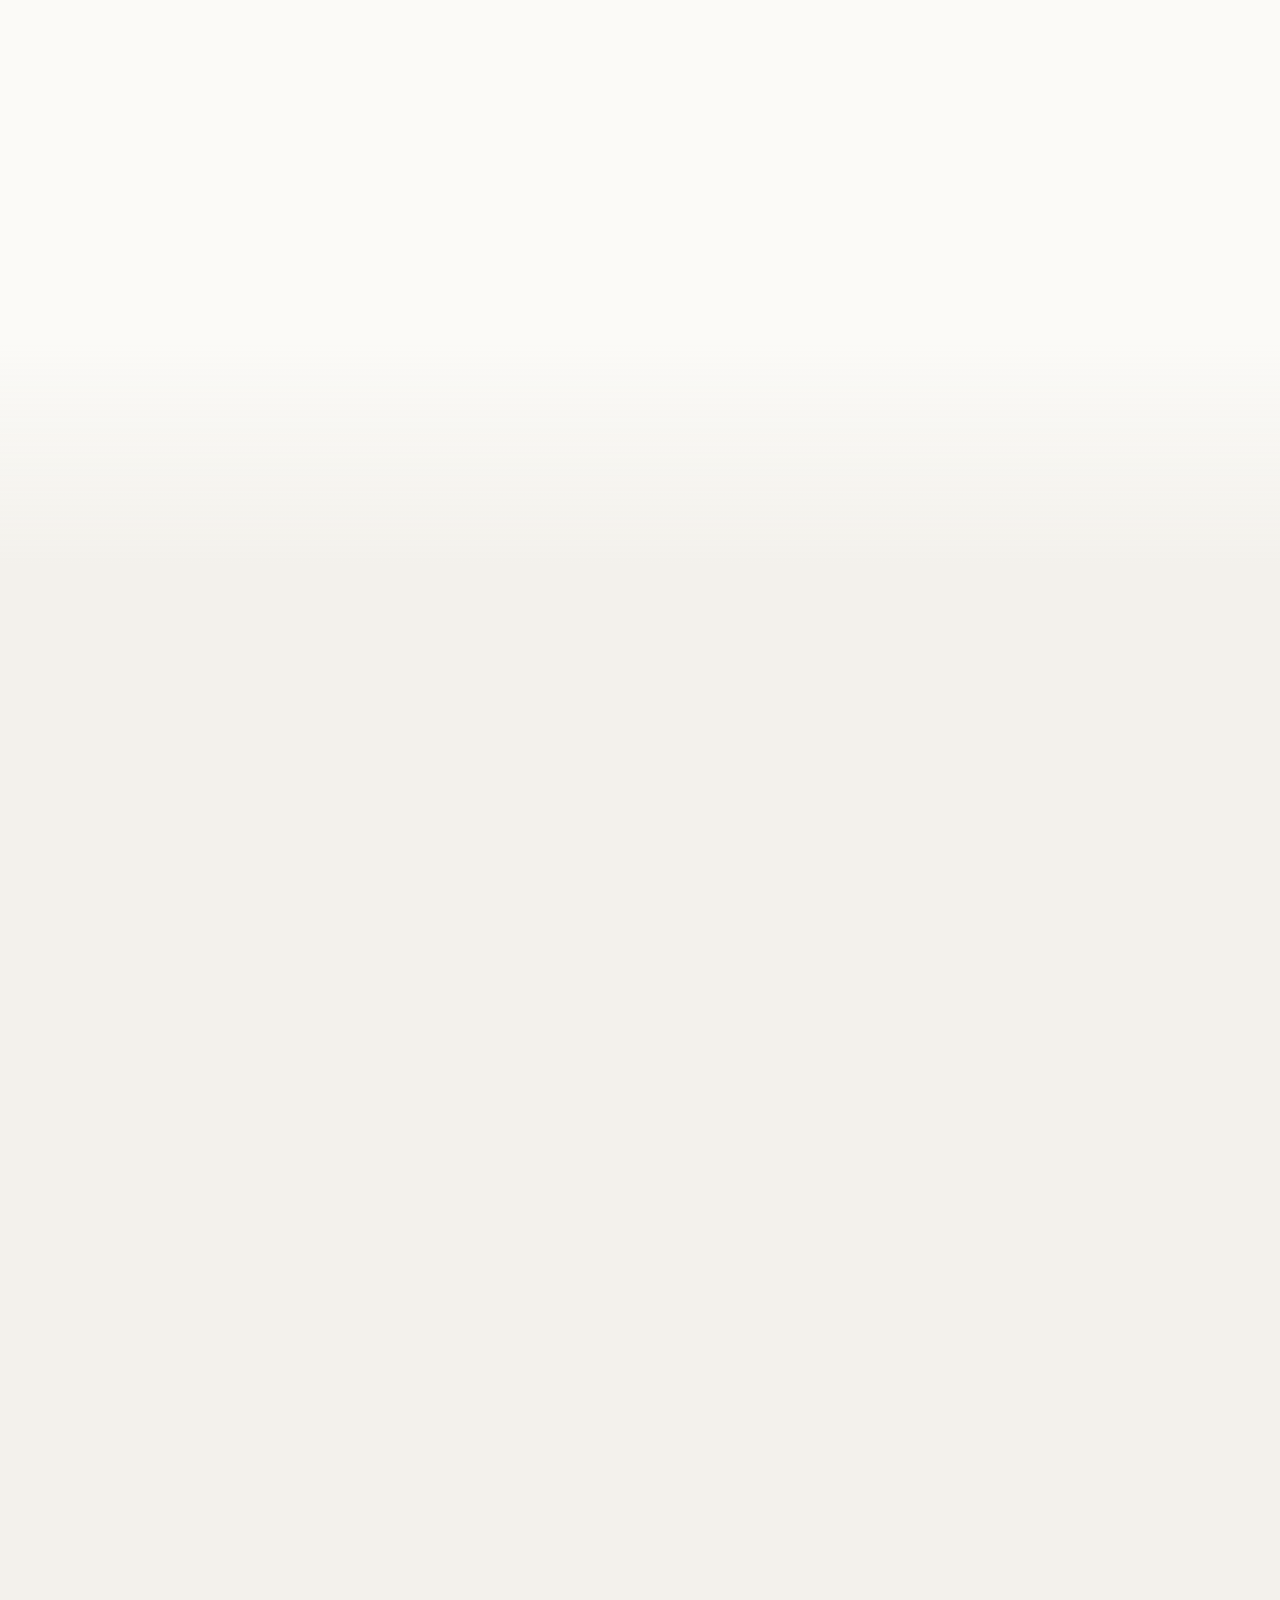
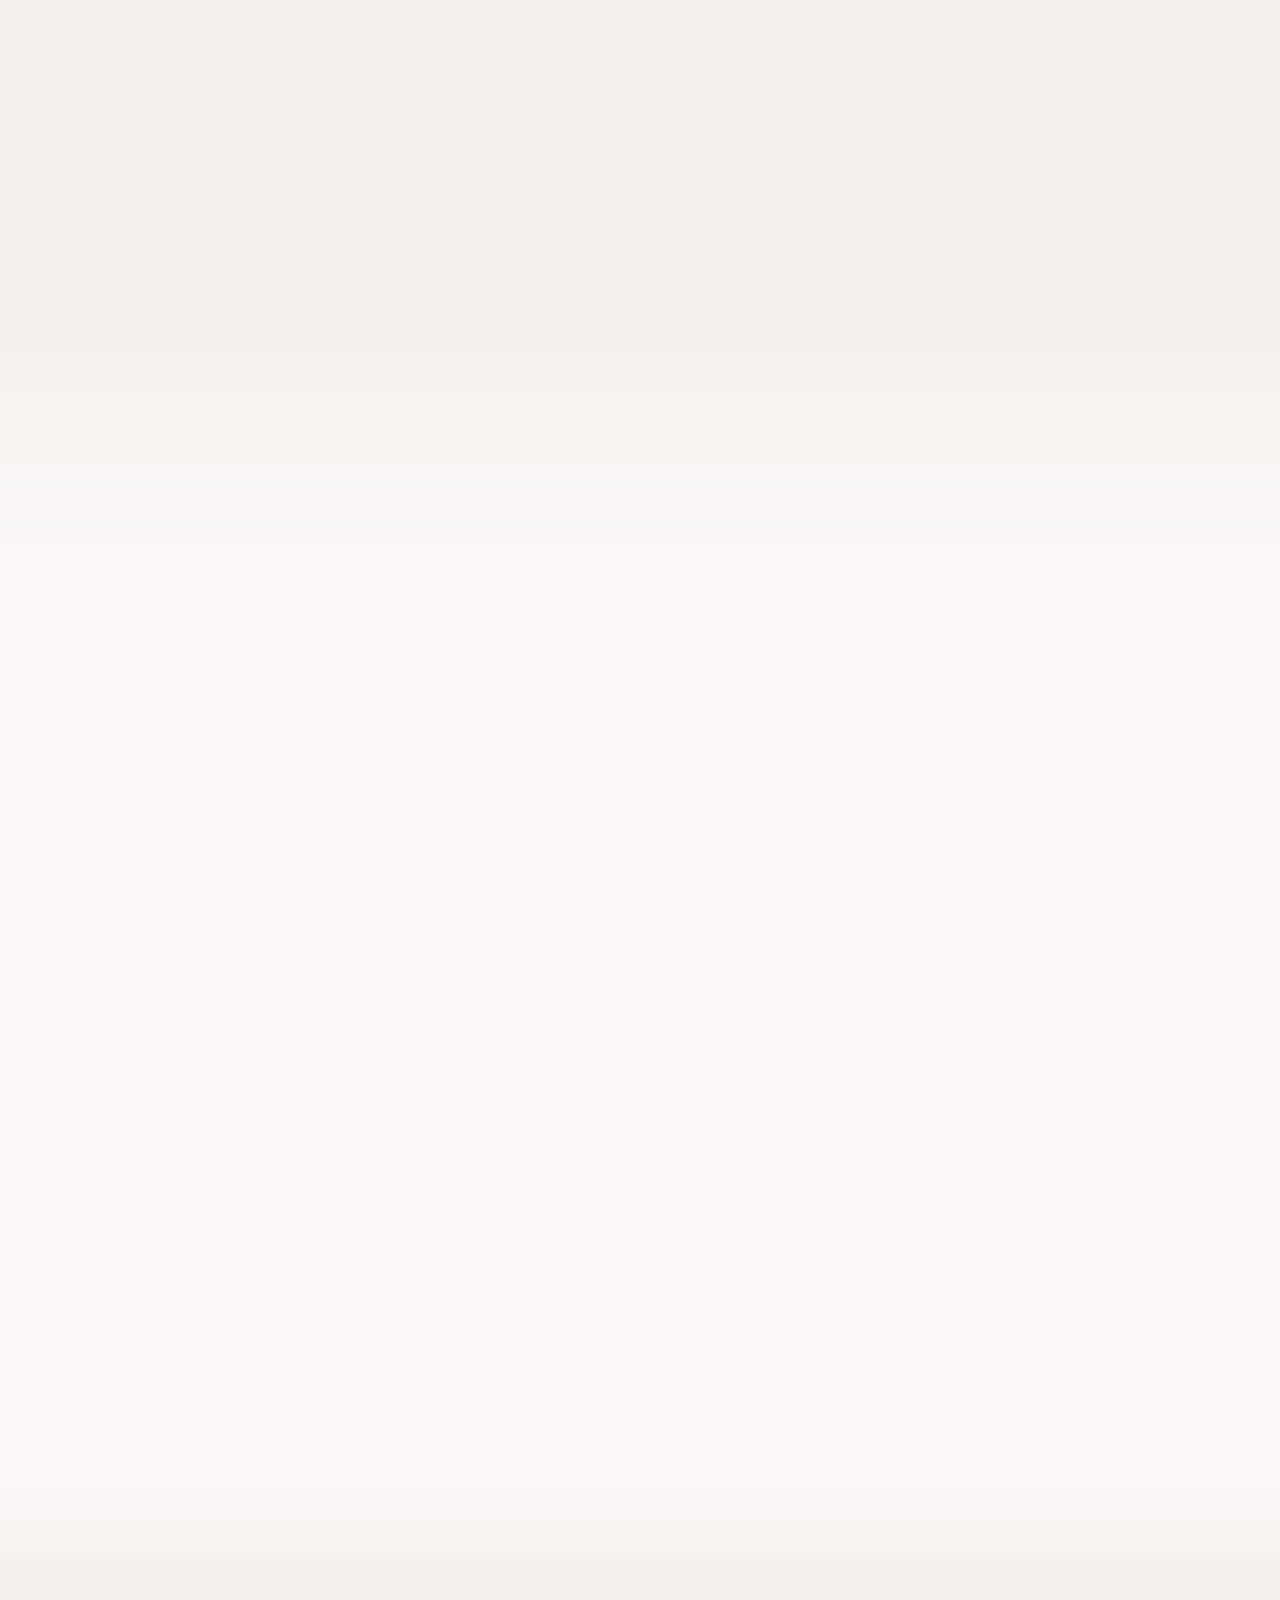
==== commit babe9729: "CLS: anchor hero glows with fixed offsets (Bangla desktop CLS 0.23) Percent offsets tracked the hero" ====
--- a/bn/index.html
+++ b/bn/index.html
@@ -26,7 +26,7 @@
   <link rel="icon" href="../favicon.svg" type="image/svg+xml">
   <link rel="preload" href="../fonts/anek-bangla-bengali-418c763509.woff2" as="font" type="font/woff2" crossorigin>
   <link rel="preload" href="../fonts/hind-siliguri-bengali-8ae56aab76.woff2" as="font" type="font/woff2" crossorigin>
-  <link rel="stylesheet" href="../css/style.css?v=3c84722ac2">
+  <link rel="stylesheet" href="../css/style.css?v=60a242377c">
   <script src="../js/theme.js?v=811c5ee647"></script>
 
   <script type="application/ld+json">
--- a/css/style.css
+++ b/css/style.css
@@ -1600,3 +1600,7 @@
 .slide .hero-layout { align-items: start; }
 .slide .hero-stage, .slide .art3d { margin-top: 40px; }
 @media (max-width: 1080px) { .slide .hero-stage, .slide .art3d { margin-top: 0; } }
+/* CLS: hero glows use fixed vertical offsets, not % of the hero's (font-dependent) height */
+.hero-art .aurora.a1 { top: -180px; }
+.hero-art .aurora.a2 { top: 40px; }
+.hero-art .aurora.a3 { top: 560px; bottom: auto; }
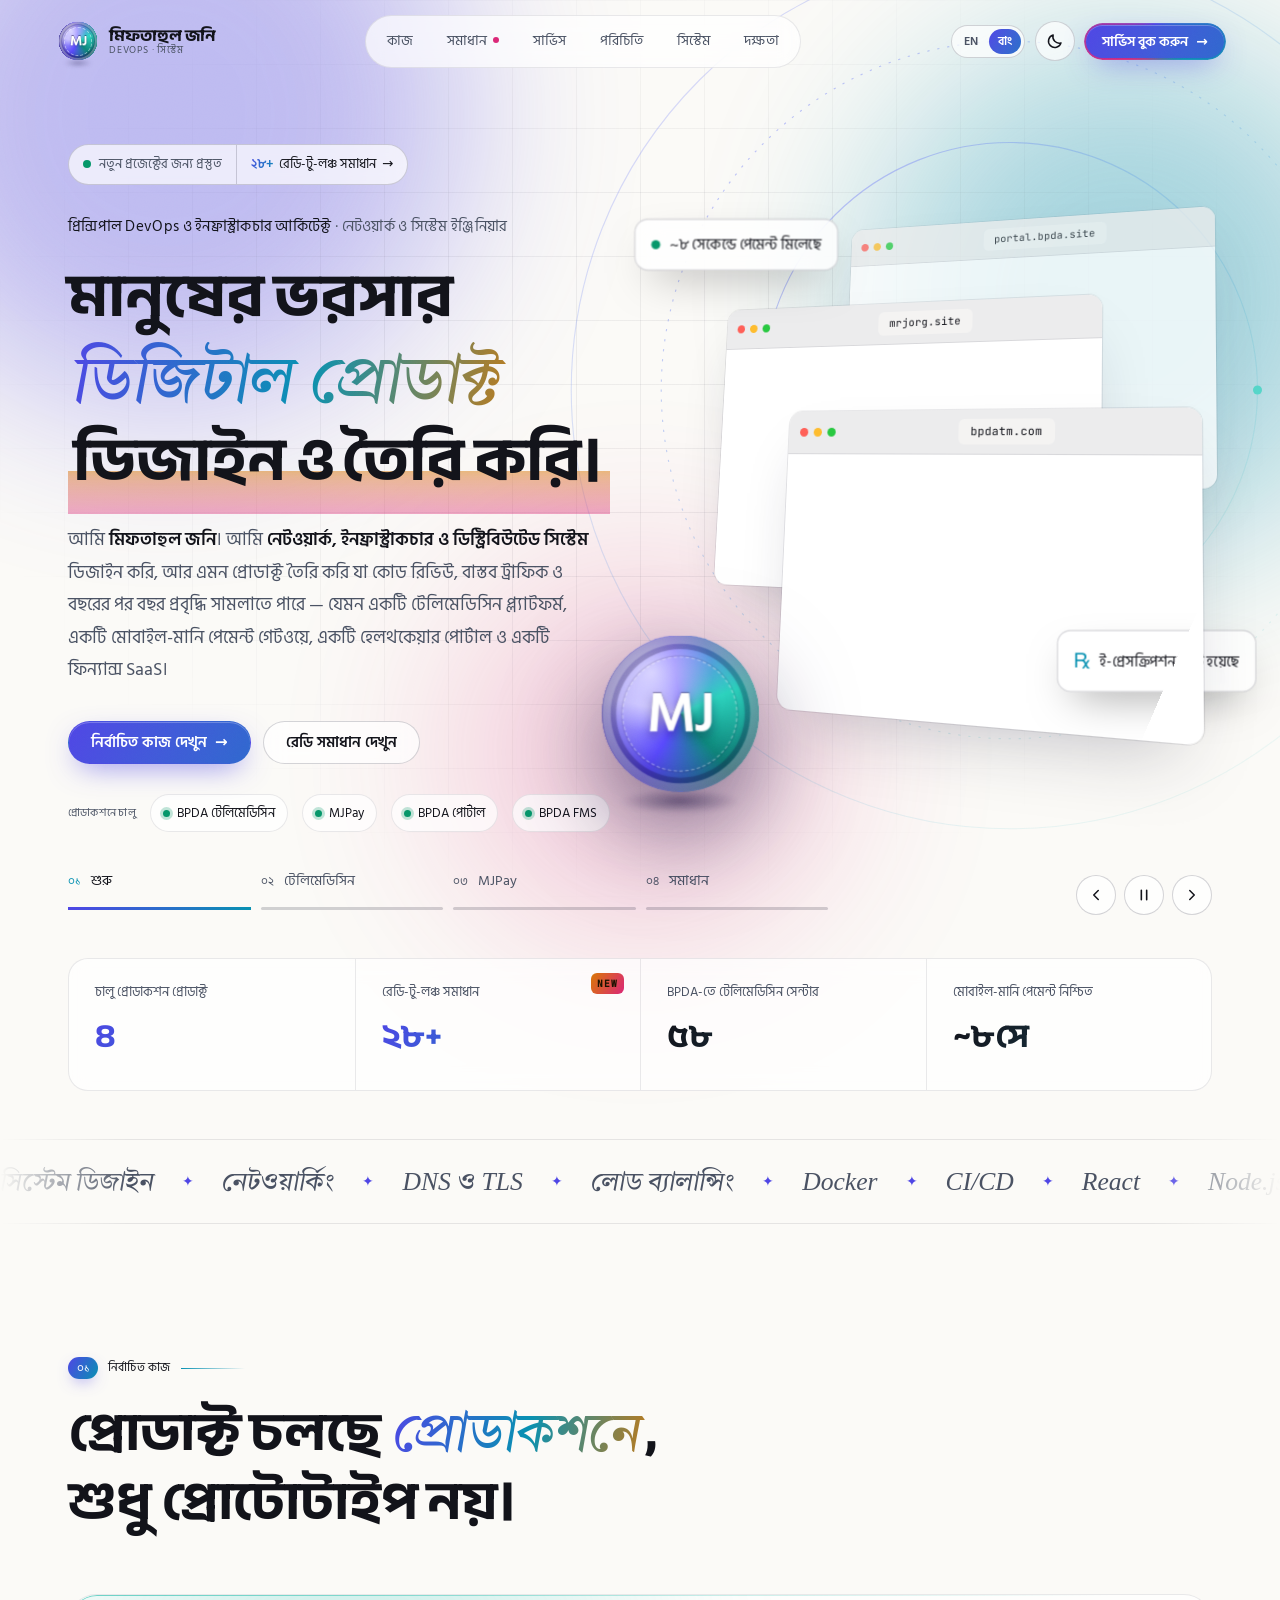
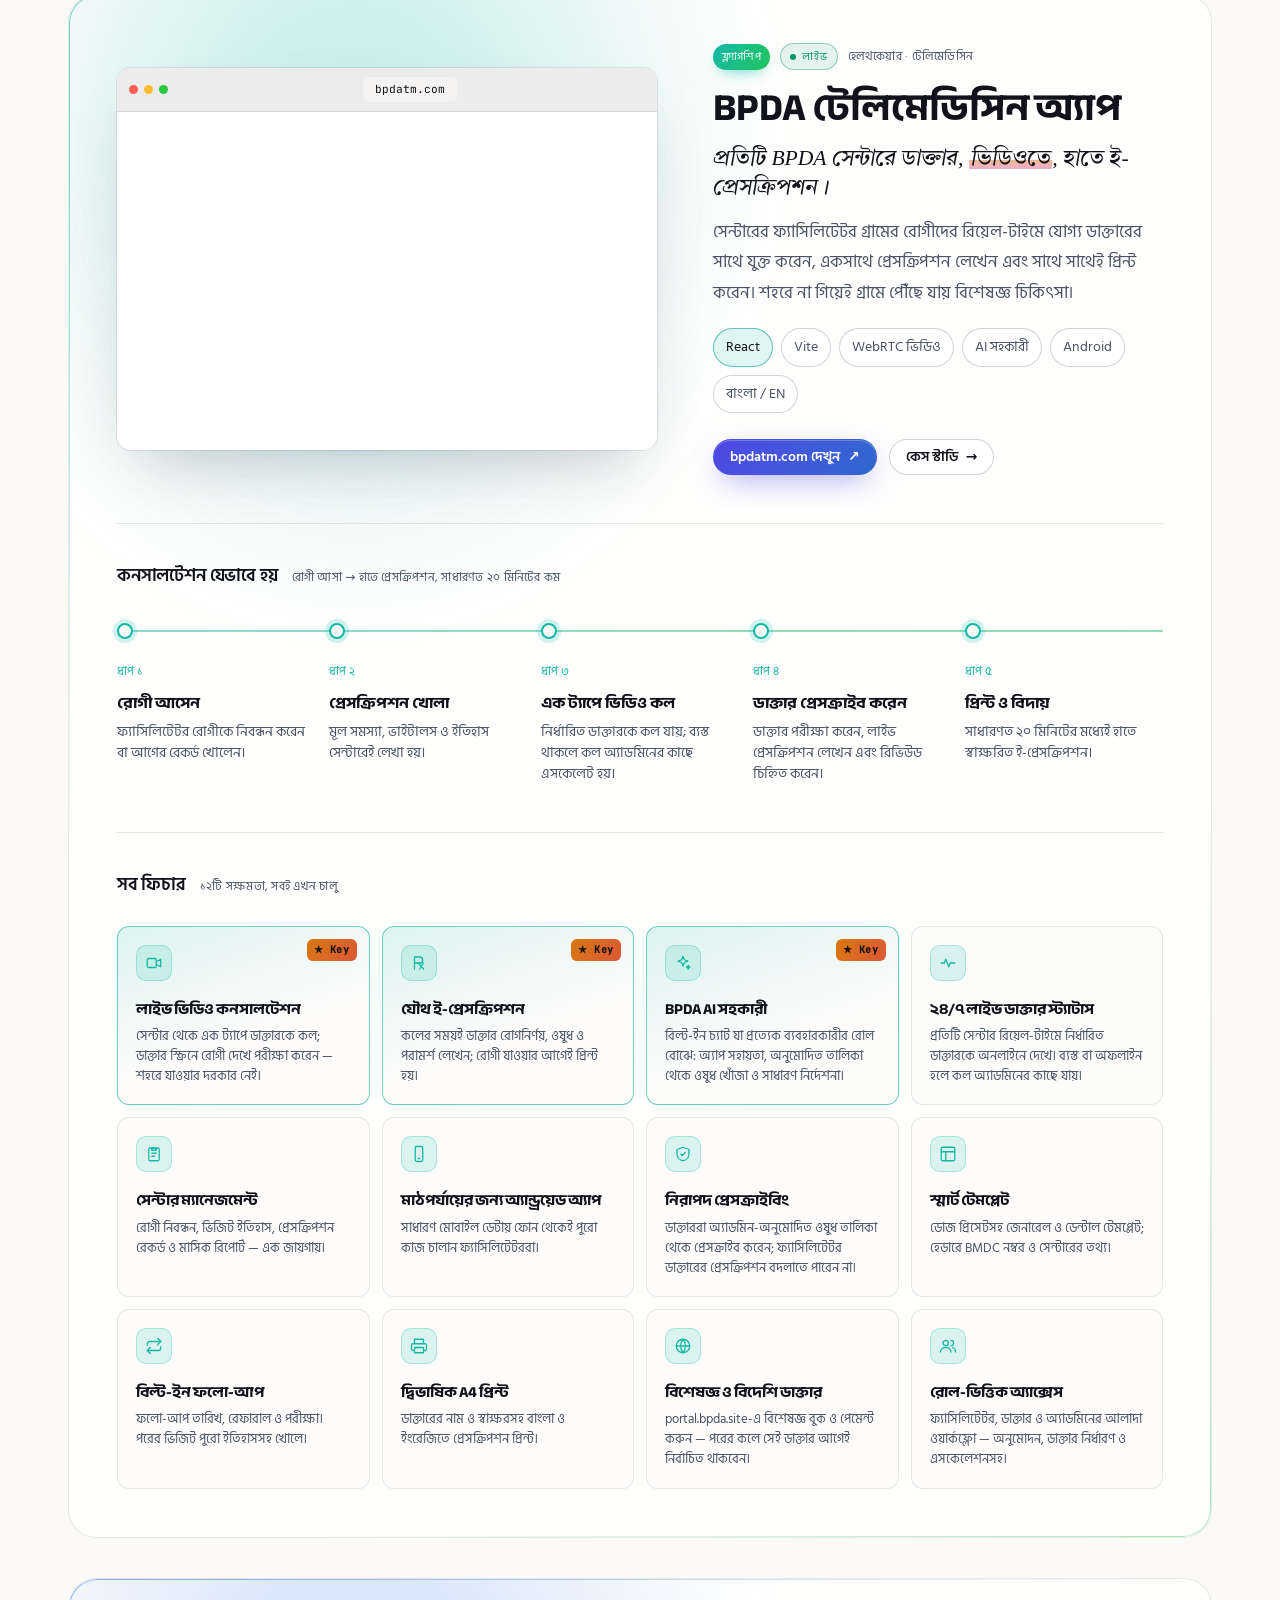
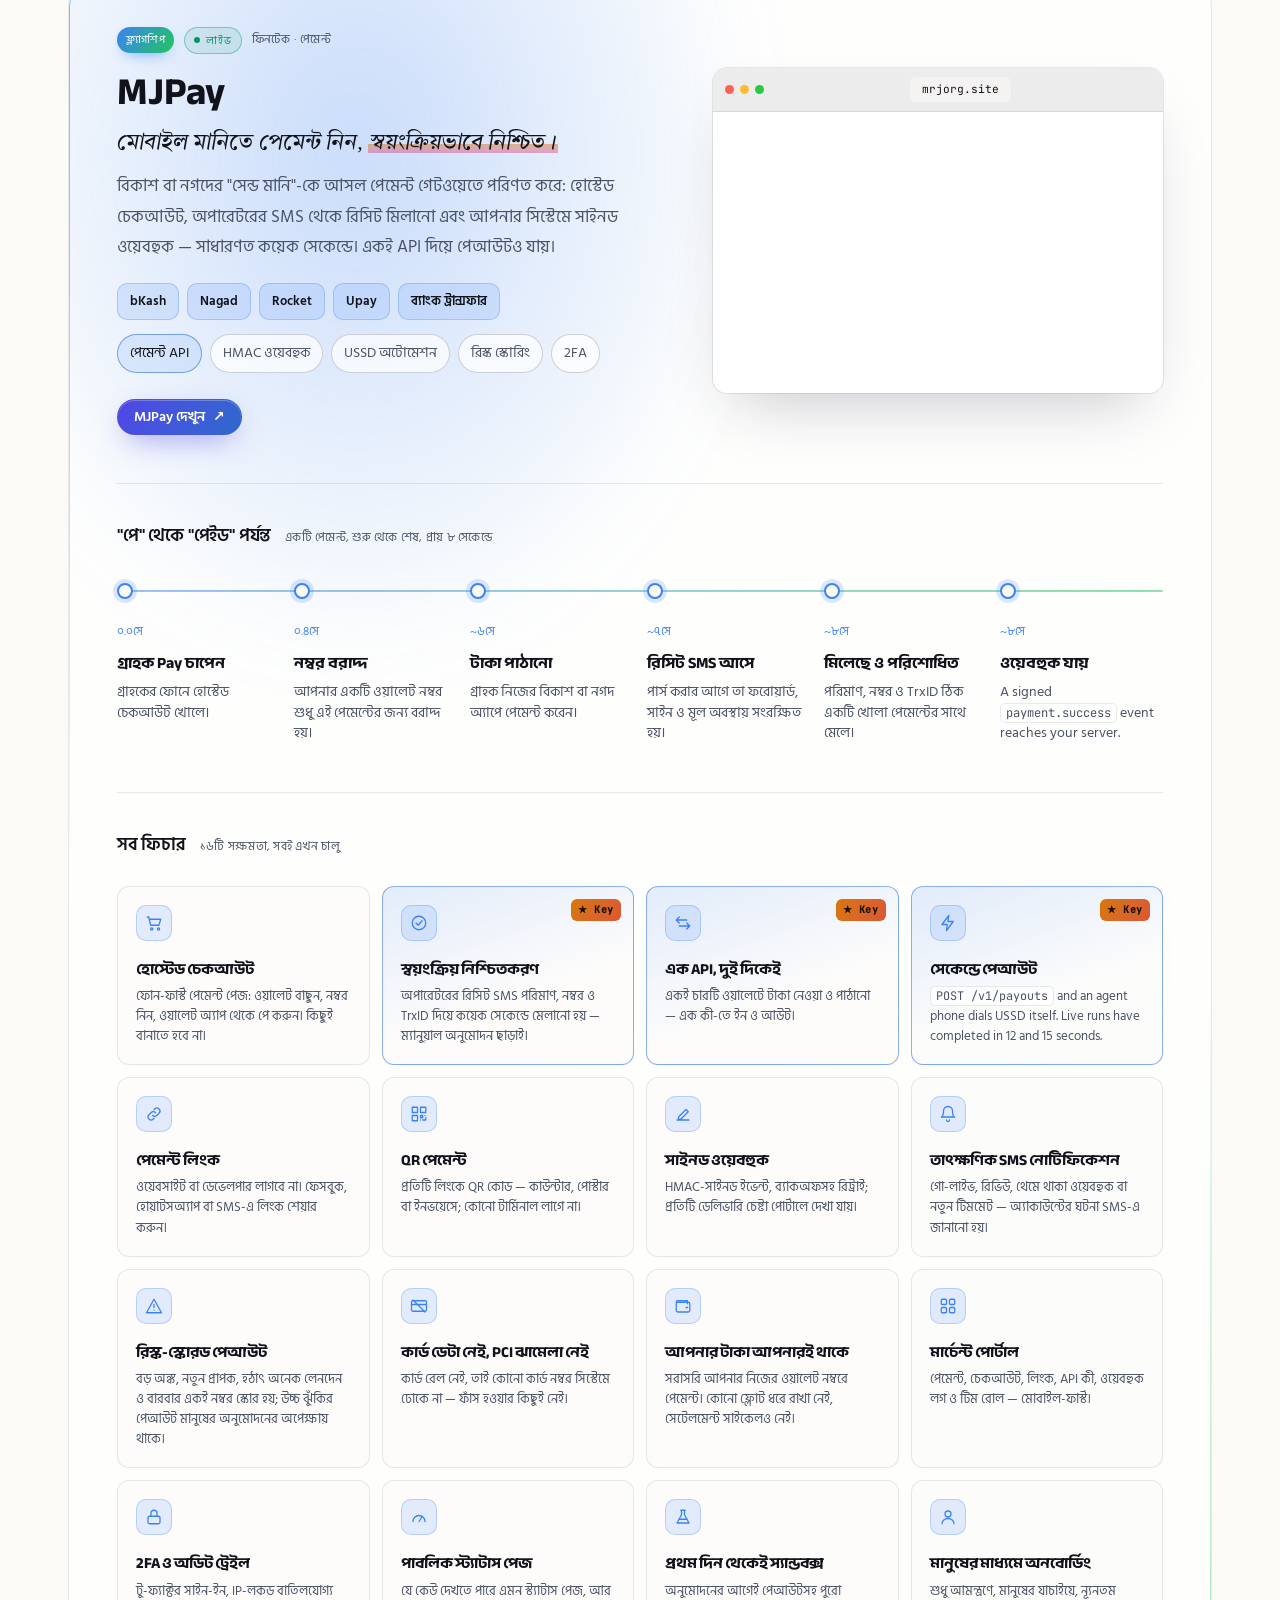
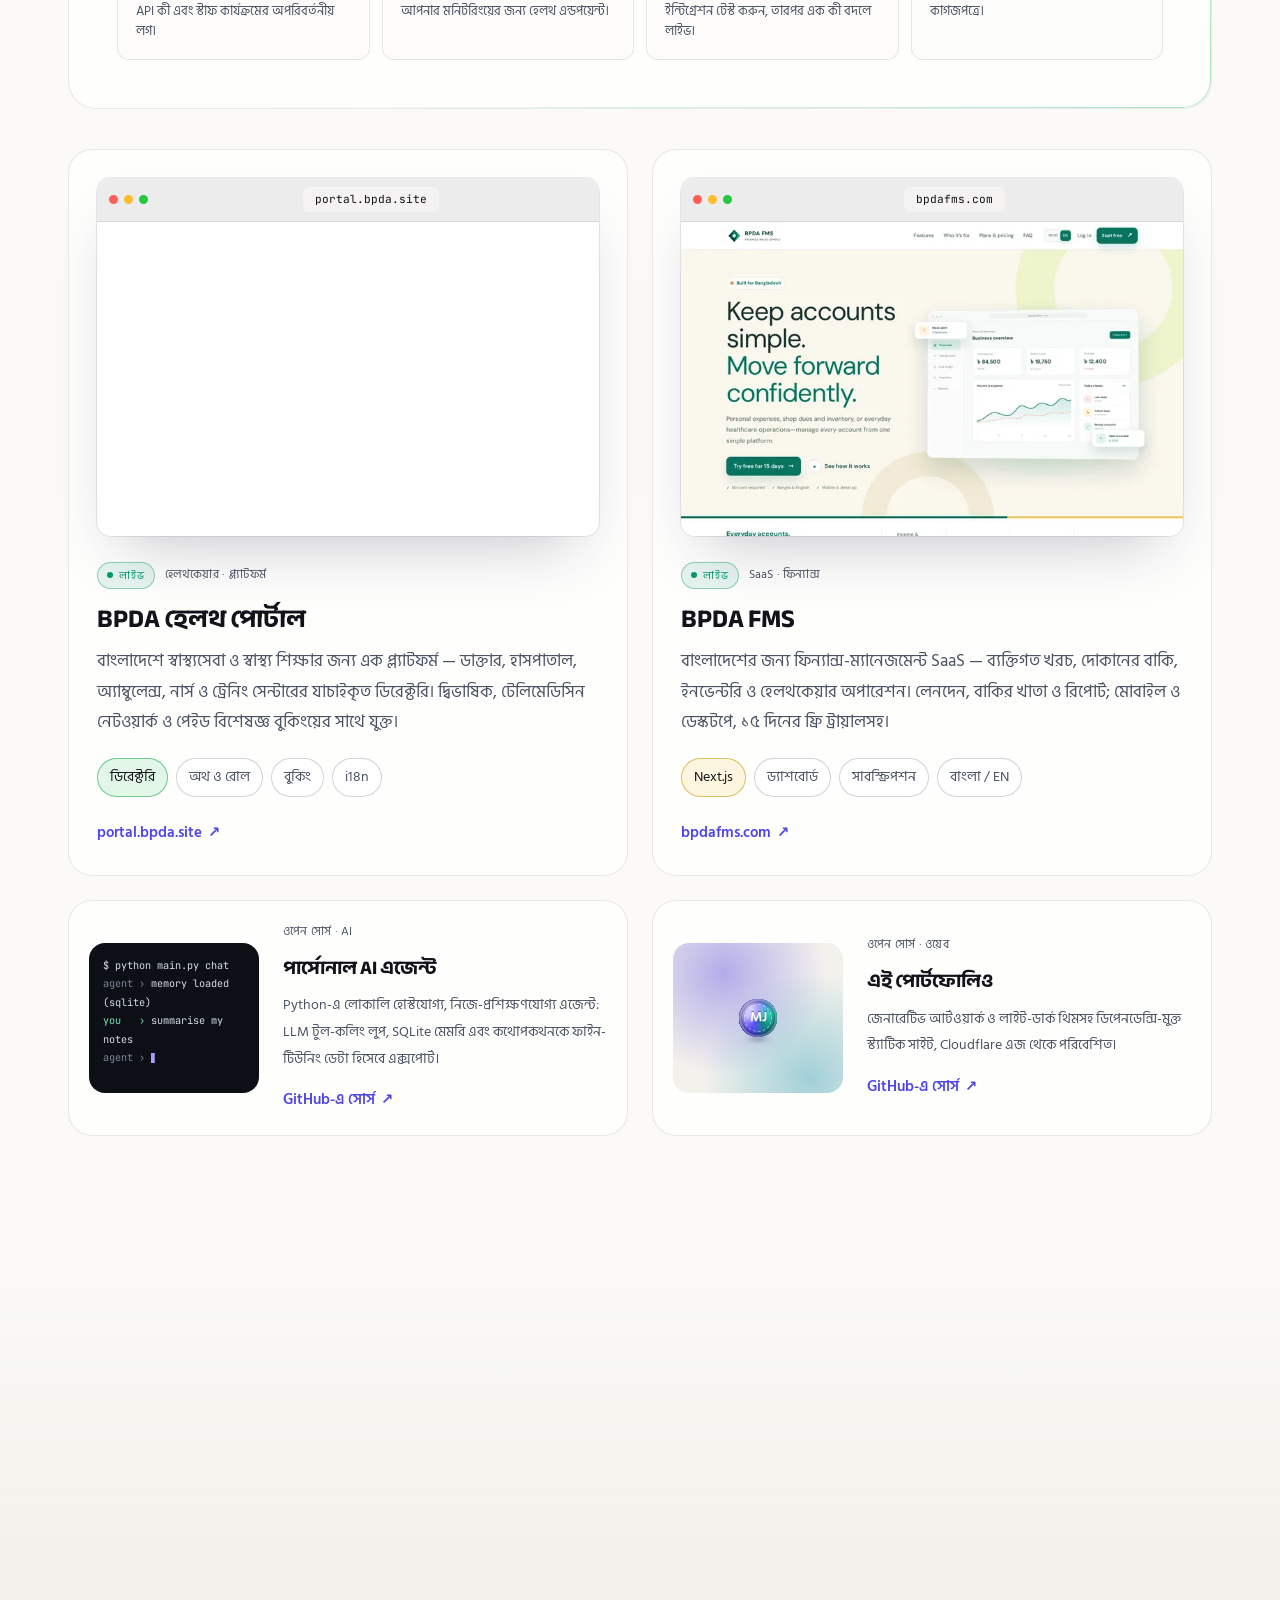
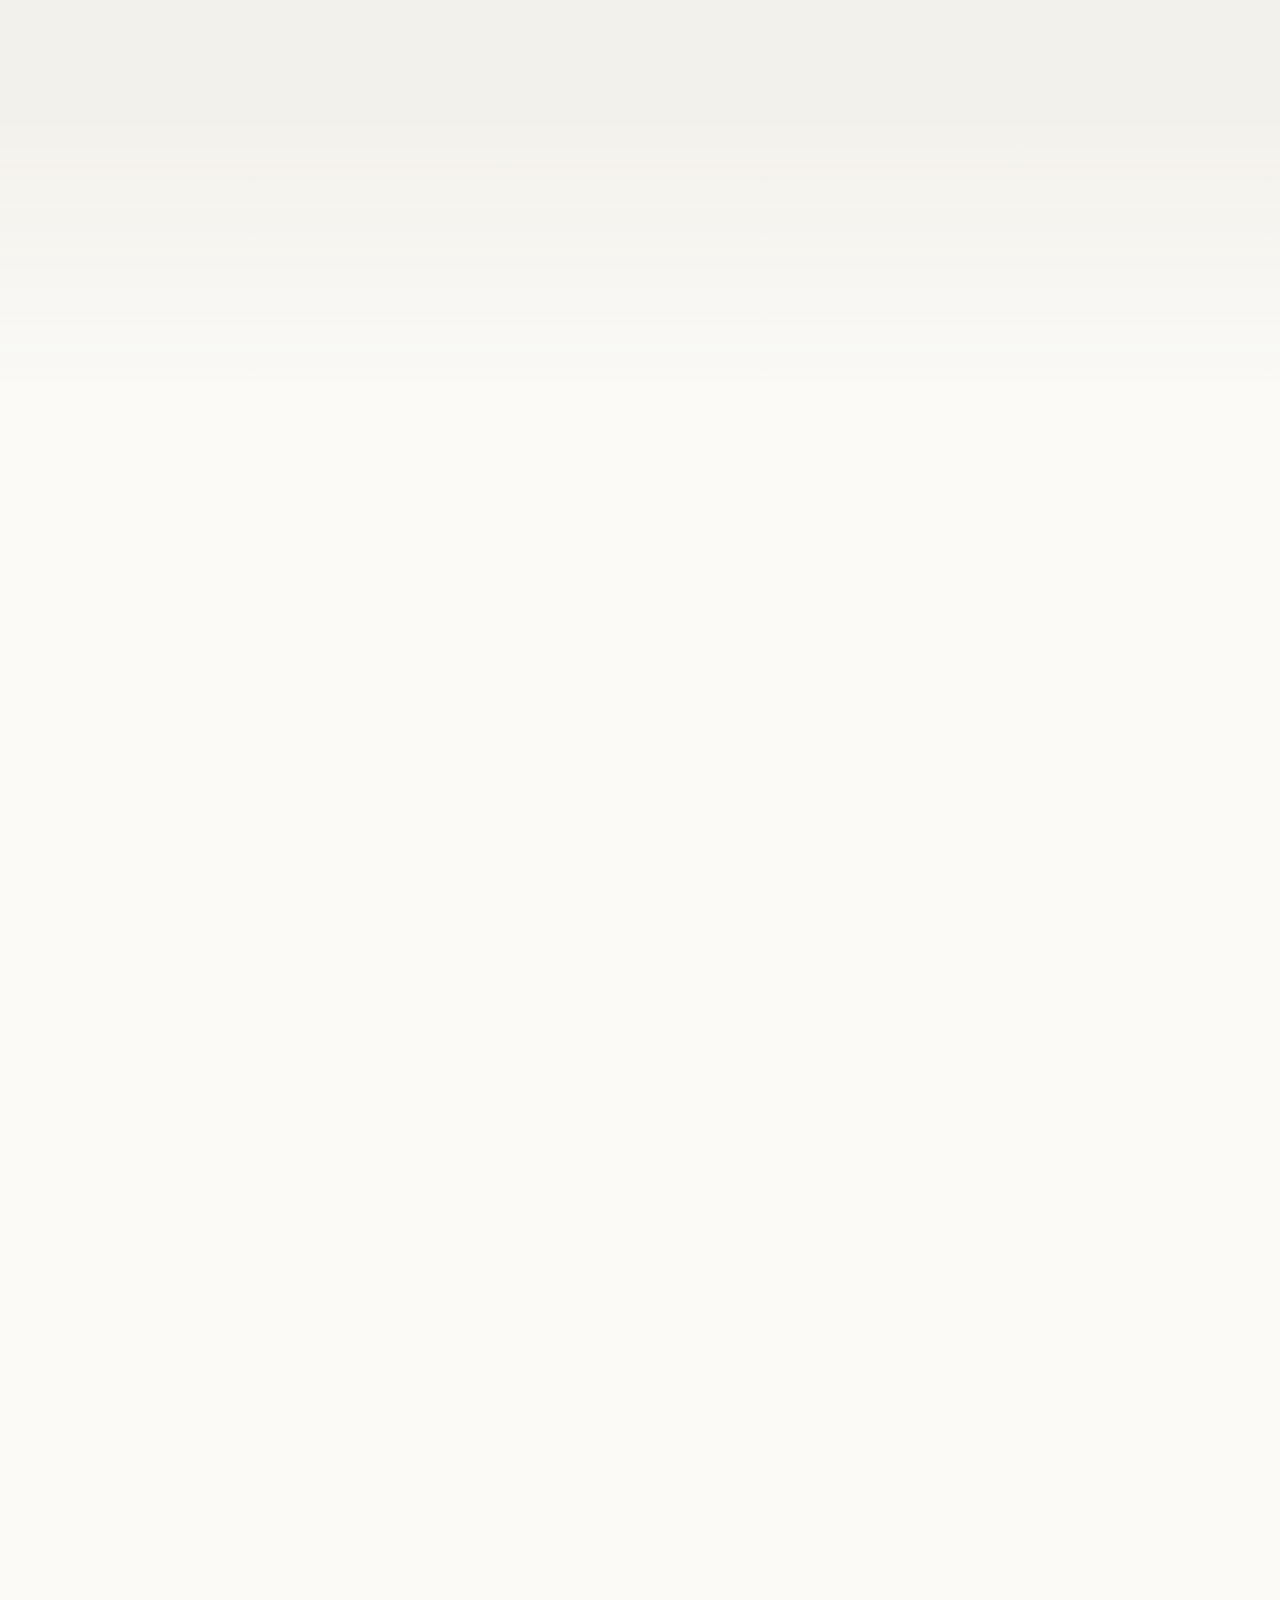
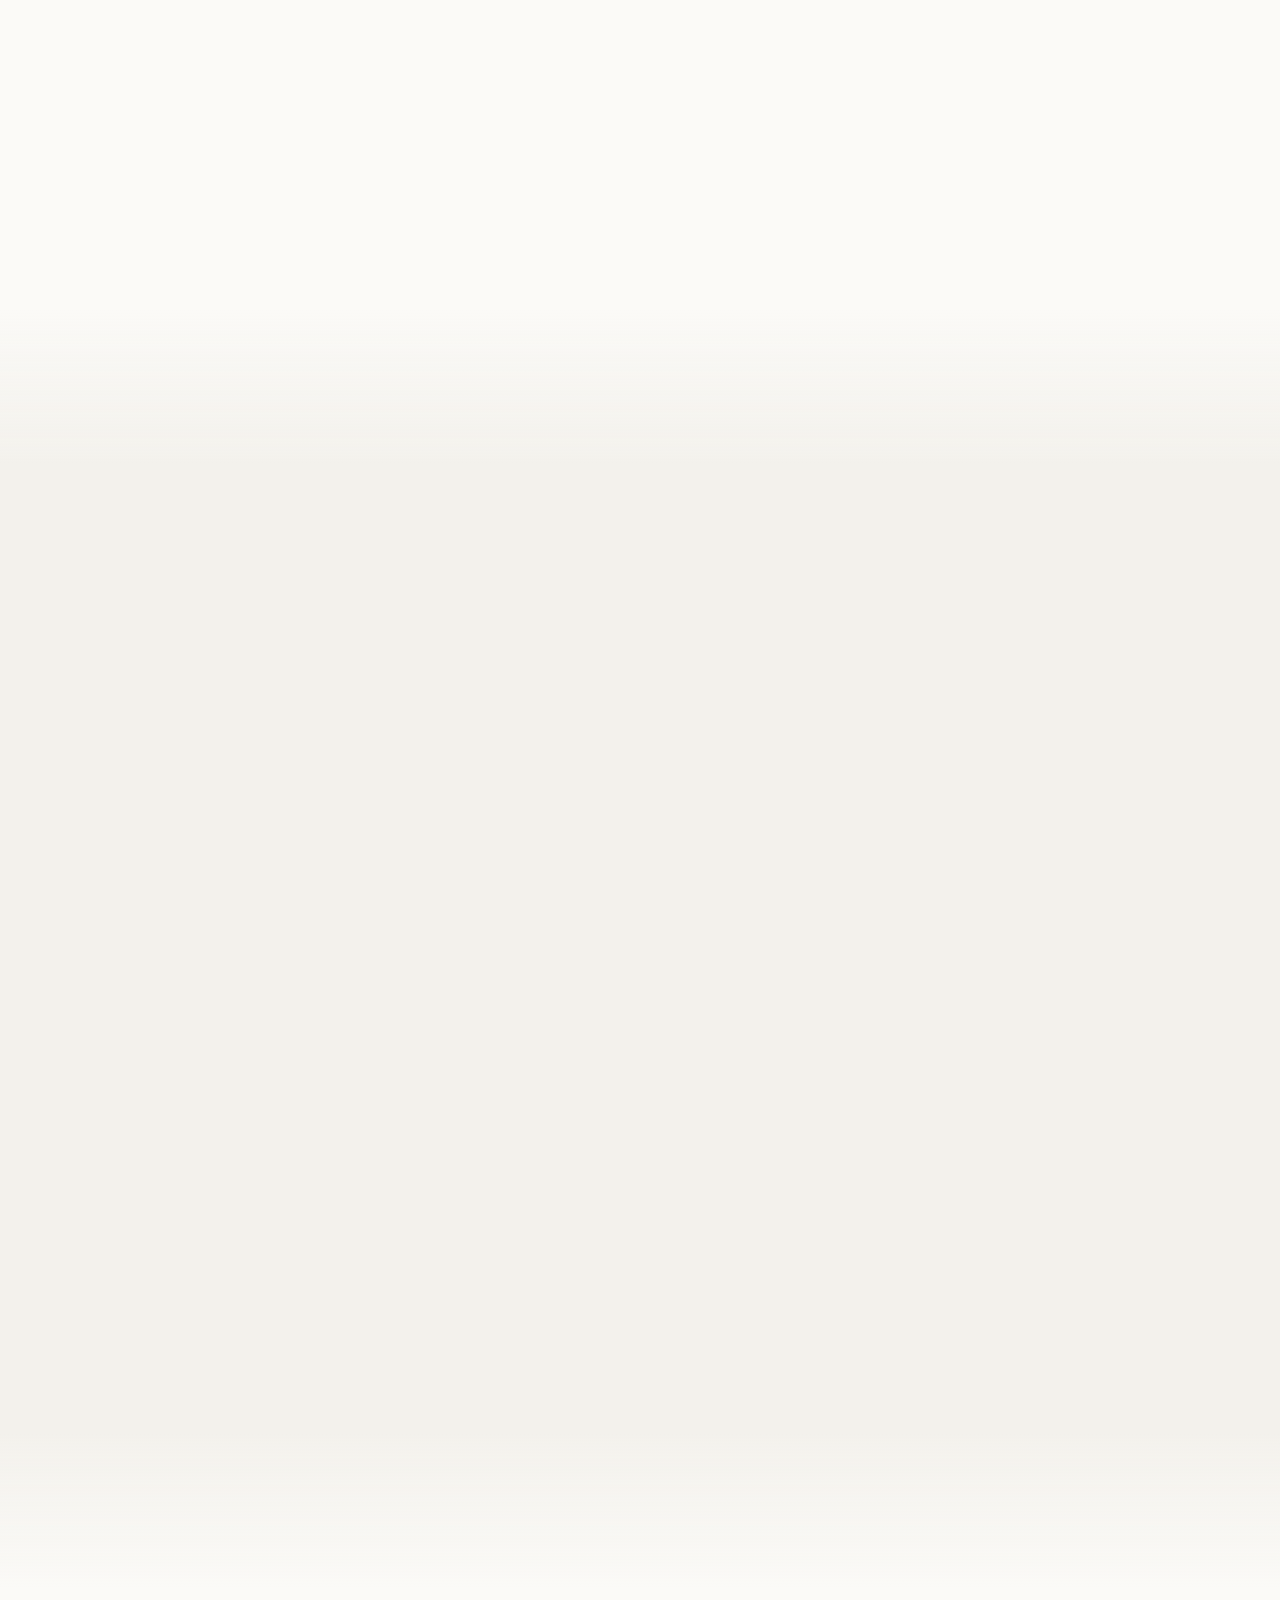
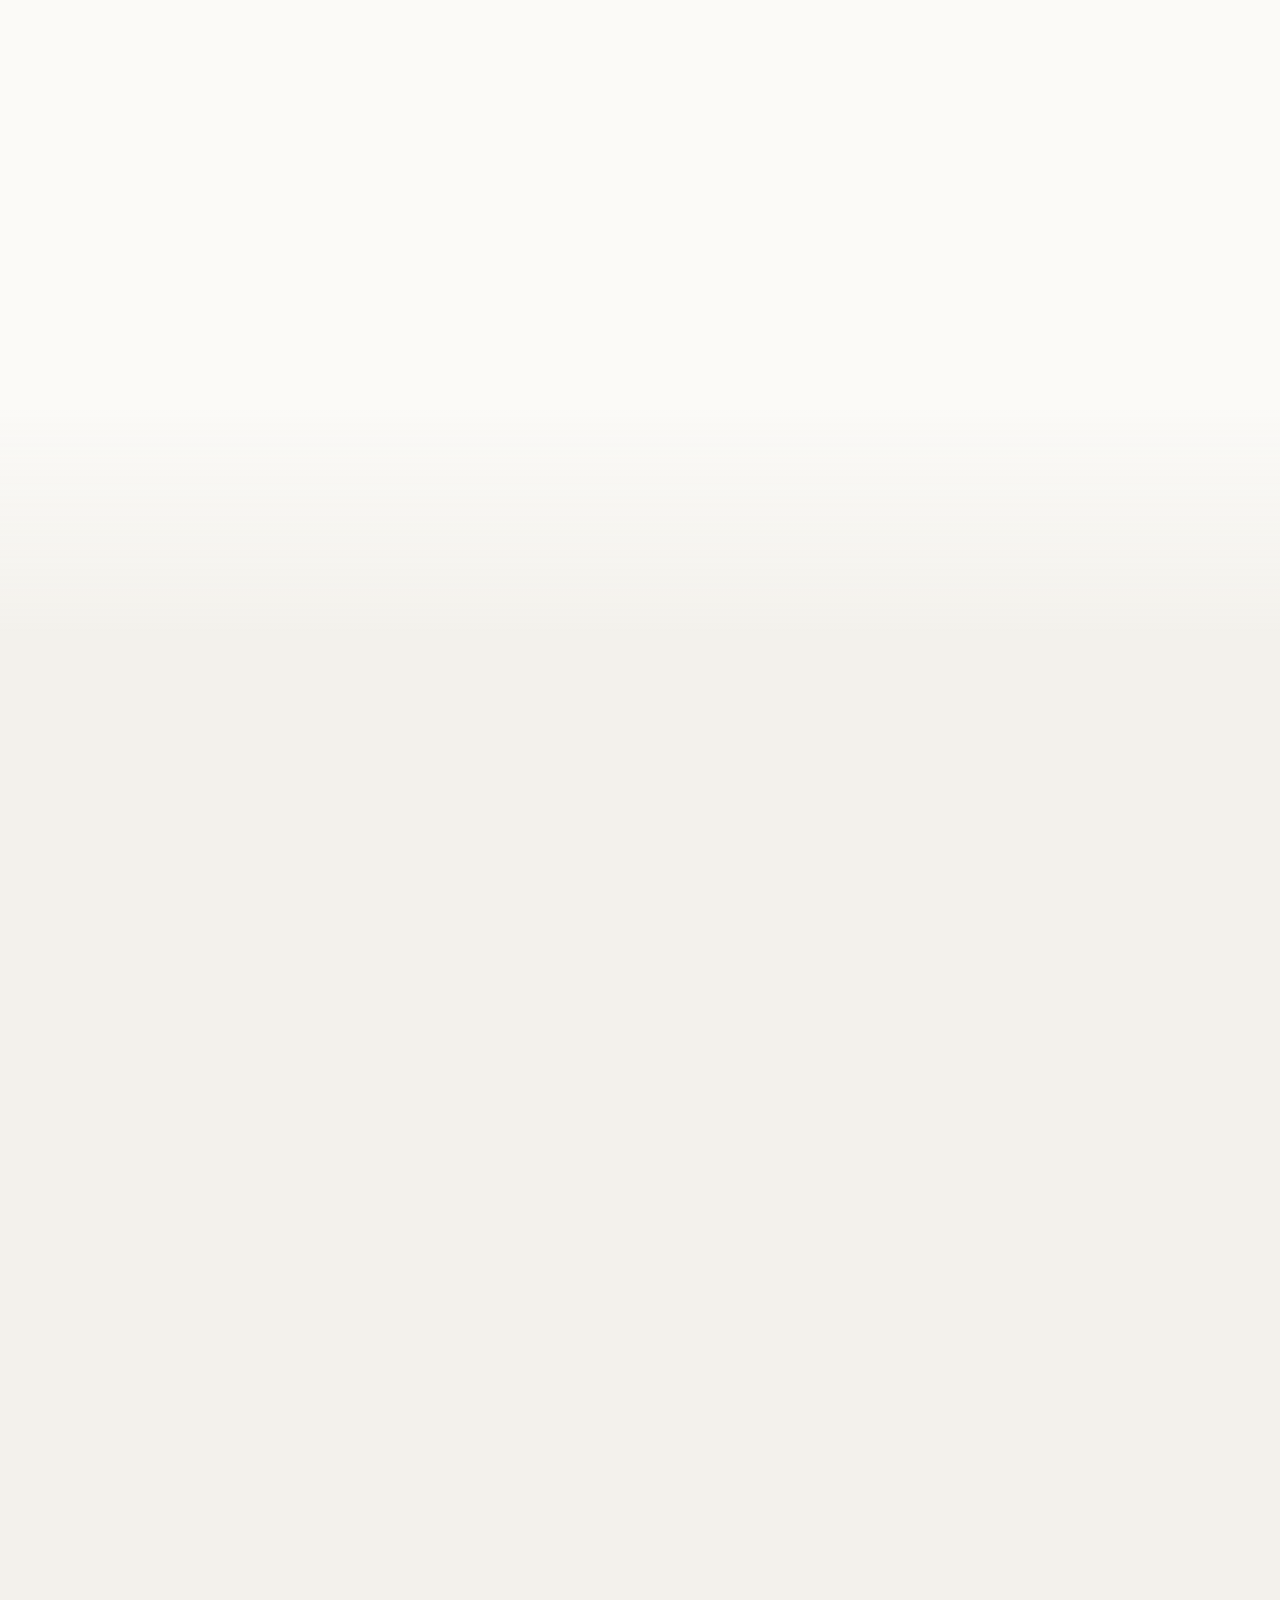
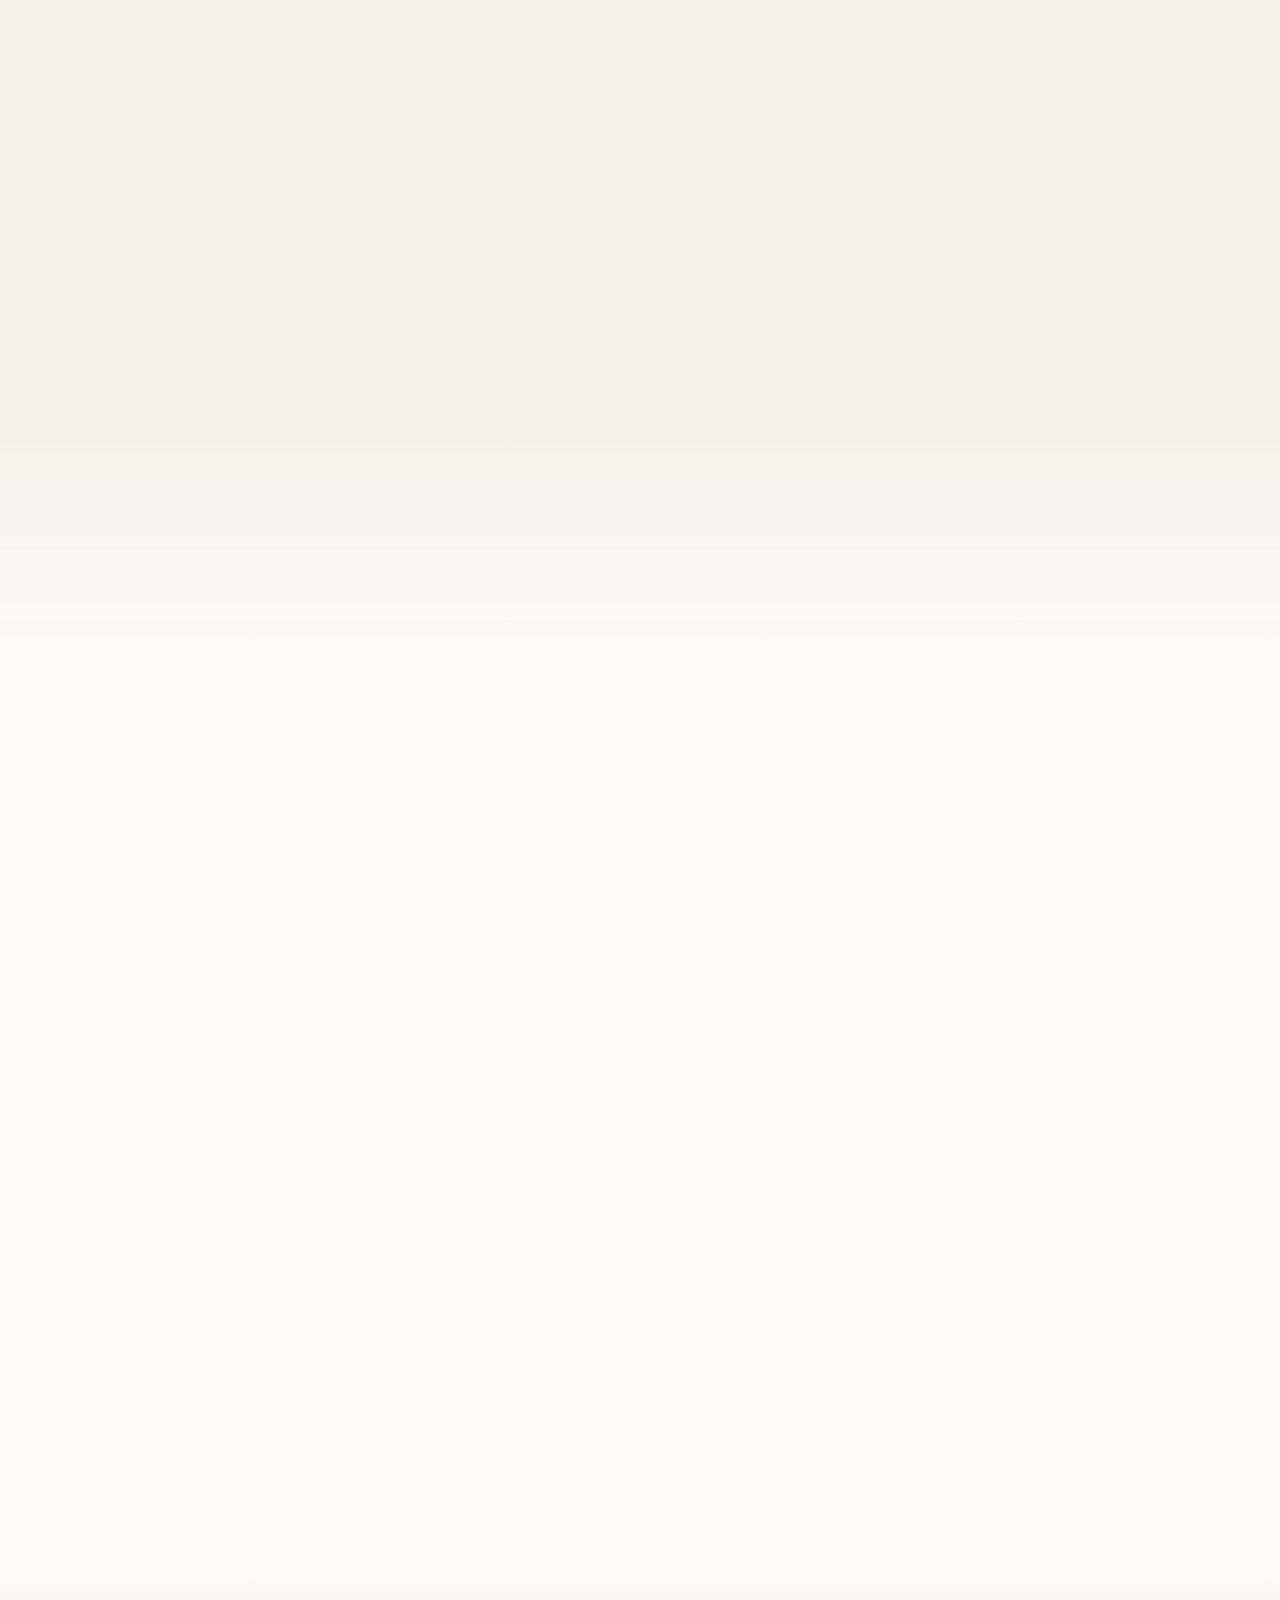
==== commit af95d699: "Bangla page weight: static Anek 700 (152->55 KiB), Hind Siliguri 400/600 only Bangla mobile transfer" ====
--- a/bn/index.html
+++ b/bn/index.html
@@ -24,9 +24,9 @@
   <meta name="twitter:card" content="summary_large_image">
 
   <link rel="icon" href="../favicon.svg" type="image/svg+xml">
-  <link rel="preload" href="../fonts/anek-bangla-bengali-418c763509.woff2" as="font" type="font/woff2" crossorigin>
+  <link rel="preload" href="../fonts/anek-bangla-bengali-700-b9cc08db74.woff2" as="font" type="font/woff2" crossorigin>
   <link rel="preload" href="../fonts/hind-siliguri-bengali-8ae56aab76.woff2" as="font" type="font/woff2" crossorigin>
-  <link rel="stylesheet" href="../css/style.css?v=60a242377c">
+  <link rel="stylesheet" href="../css/style.css?v=327f463733">
   <script src="../js/theme.js?v=811c5ee647"></script>
 
   <script type="application/ld+json">
--- a/css/style.css
+++ b/css/style.css
@@ -149,80 +149,20 @@
 @font-face {
   font-family: 'Anek Bangla';
   font-style: normal;
-  font-weight: 500;
+  font-weight: 500 800;
   font-stretch: 100%;
   font-display: optional;
-  src: url(../fonts/anek-bangla-bengali-418c763509.woff2) format('woff2');
+  src: url(../fonts/anek-bangla-bengali-700-b9cc08db74.woff2) format('woff2');
   unicode-range: U+0951-0952, U+0964-0965, U+0980-09FE, U+1CD0, U+1CD2, U+1CD5-1CD6, U+1CD8, U+1CE1, U+1CEA, U+1CED, U+1CF2, U+1CF5-1CF7, U+200C-200D, U+20B9, U+25CC, U+A8F1;
 }
 /* Anek Bangla — latin */
 @font-face {
   font-family: 'Anek Bangla';
   font-style: normal;
-  font-weight: 500;
+  font-weight: 500 800;
   font-stretch: 100%;
   font-display: optional;
-  src: url(../fonts/anek-bangla-latin-9d14431a27.woff2) format('woff2');
-  unicode-range: U+0000-00FF, U+0131, U+0152-0153, U+02BB-02BC, U+02C6, U+02DA, U+02DC, U+0304, U+0308, U+0329, U+2000-206F, U+20AC, U+2122, U+2191, U+2193, U+2212, U+2215, U+FEFF, U+FFFD;
-}
-/* Anek Bangla — bengali */
-@font-face {
-  font-family: 'Anek Bangla';
-  font-style: normal;
-  font-weight: 600;
-  font-stretch: 100%;
-  font-display: optional;
-  src: url(../fonts/anek-bangla-bengali-418c763509.woff2) format('woff2');
-  unicode-range: U+0951-0952, U+0964-0965, U+0980-09FE, U+1CD0, U+1CD2, U+1CD5-1CD6, U+1CD8, U+1CE1, U+1CEA, U+1CED, U+1CF2, U+1CF5-1CF7, U+200C-200D, U+20B9, U+25CC, U+A8F1;
-}
-/* Anek Bangla — latin */
-@font-face {
-  font-family: 'Anek Bangla';
-  font-style: normal;
-  font-weight: 600;
-  font-stretch: 100%;
-  font-display: optional;
-  src: url(../fonts/anek-bangla-latin-9d14431a27.woff2) format('woff2');
-  unicode-range: U+0000-00FF, U+0131, U+0152-0153, U+02BB-02BC, U+02C6, U+02DA, U+02DC, U+0304, U+0308, U+0329, U+2000-206F, U+20AC, U+2122, U+2191, U+2193, U+2212, U+2215, U+FEFF, U+FFFD;
-}
-/* Anek Bangla — bengali */
-@font-face {
-  font-family: 'Anek Bangla';
-  font-style: normal;
-  font-weight: 700;
-  font-stretch: 100%;
-  font-display: optional;
-  src: url(../fonts/anek-bangla-bengali-418c763509.woff2) format('woff2');
-  unicode-range: U+0951-0952, U+0964-0965, U+0980-09FE, U+1CD0, U+1CD2, U+1CD5-1CD6, U+1CD8, U+1CE1, U+1CEA, U+1CED, U+1CF2, U+1CF5-1CF7, U+200C-200D, U+20B9, U+25CC, U+A8F1;
-}
-/* Anek Bangla — latin */
-@font-face {
-  font-family: 'Anek Bangla';
-  font-style: normal;
-  font-weight: 700;
-  font-stretch: 100%;
-  font-display: optional;
-  src: url(../fonts/anek-bangla-latin-9d14431a27.woff2) format('woff2');
-  unicode-range: U+0000-00FF, U+0131, U+0152-0153, U+02BB-02BC, U+02C6, U+02DA, U+02DC, U+0304, U+0308, U+0329, U+2000-206F, U+20AC, U+2122, U+2191, U+2193, U+2212, U+2215, U+FEFF, U+FFFD;
-}
-/* Anek Bangla — bengali */
-@font-face {
-  font-family: 'Anek Bangla';
-  font-style: normal;
-  font-weight: 800;
-  font-stretch: 100%;
-  font-display: optional;
-  src: url(../fonts/anek-bangla-bengali-418c763509.woff2) format('woff2');
-  unicode-range: U+0951-0952, U+0964-0965, U+0980-09FE, U+1CD0, U+1CD2, U+1CD5-1CD6, U+1CD8, U+1CE1, U+1CEA, U+1CED, U+1CF2, U+1CF5-1CF7, U+200C-200D, U+20B9, U+25CC, U+A8F1;
-}
-/* Anek Bangla — latin */
-@font-face {
-  font-family: 'Anek Bangla';
-  font-style: normal;
-  font-weight: 800;
-  font-stretch: 100%;
-  font-display: optional;
-  src: url(../fonts/anek-bangla-latin-9d14431a27.woff2) format('woff2');
+  src: url(../fonts/anek-bangla-latin-700-b750b4355d.woff2) format('woff2');
   unicode-range: U+0000-00FF, U+0131, U+0152-0153, U+02BB-02BC, U+02C6, U+02DA, U+02DC, U+0304, U+0308, U+0329, U+2000-206F, U+20AC, U+2122, U+2191, U+2193, U+2212, U+2215, U+FEFF, U+FFFD;
 }
 /* Hind Siliguri — bengali */
@@ -247,24 +187,6 @@
 @font-face {
   font-family: 'Hind Siliguri';
   font-style: normal;
-  font-weight: 500;
-  font-display: swap;
-  src: url(../fonts/hind-siliguri-bengali-7f39fcb7fe.woff2) format('woff2');
-  unicode-range: U+0951-0952, U+0964-0965, U+0980-09FE, U+1CD0, U+1CD2, U+1CD5-1CD6, U+1CD8, U+1CE1, U+1CEA, U+1CED, U+1CF2, U+1CF5-1CF7, U+200C-200D, U+20B9, U+25CC, U+A8F1;
-}
-/* Hind Siliguri — latin */
-@font-face {
-  font-family: 'Hind Siliguri';
-  font-style: normal;
-  font-weight: 500;
-  font-display: swap;
-  src: url(../fonts/hind-siliguri-latin-50c07c577a.woff2) format('woff2');
-  unicode-range: U+0000-00FF, U+0131, U+0152-0153, U+02BB-02BC, U+02C6, U+02DA, U+02DC, U+0304, U+0308, U+0329, U+2000-206F, U+20AC, U+2122, U+2191, U+2193, U+2212, U+2215, U+FEFF, U+FFFD;
-}
-/* Hind Siliguri — bengali */
-@font-face {
-  font-family: 'Hind Siliguri';
-  font-style: normal;
   font-weight: 600;
   font-display: swap;
   src: url(../fonts/hind-siliguri-bengali-b92b5da6d4.woff2) format('woff2');
@@ -277,24 +199,6 @@
   font-weight: 600;
   font-display: swap;
   src: url(../fonts/hind-siliguri-latin-c39d0db6f5.woff2) format('woff2');
-  unicode-range: U+0000-00FF, U+0131, U+0152-0153, U+02BB-02BC, U+02C6, U+02DA, U+02DC, U+0304, U+0308, U+0329, U+2000-206F, U+20AC, U+2122, U+2191, U+2193, U+2212, U+2215, U+FEFF, U+FFFD;
-}
-/* Hind Siliguri — bengali */
-@font-face {
-  font-family: 'Hind Siliguri';
-  font-style: normal;
-  font-weight: 700;
-  font-display: swap;
-  src: url(../fonts/hind-siliguri-bengali-b6033f70da.woff2) format('woff2');
-  unicode-range: U+0951-0952, U+0964-0965, U+0980-09FE, U+1CD0, U+1CD2, U+1CD5-1CD6, U+1CD8, U+1CE1, U+1CEA, U+1CED, U+1CF2, U+1CF5-1CF7, U+200C-200D, U+20B9, U+25CC, U+A8F1;
-}
-/* Hind Siliguri — latin */
-@font-face {
-  font-family: 'Hind Siliguri';
-  font-style: normal;
-  font-weight: 700;
-  font-display: swap;
-  src: url(../fonts/hind-siliguri-latin-e8f0fc0cab.woff2) format('woff2');
   unicode-range: U+0000-00FF, U+0131, U+0152-0153, U+02BB-02BC, U+02C6, U+02DA, U+02DC, U+0304, U+0308, U+0329, U+2000-206F, U+20AC, U+2122, U+2191, U+2193, U+2212, U+2215, U+FEFF, U+FFFD;
 }
 /* Tiro Bangla — bengali */
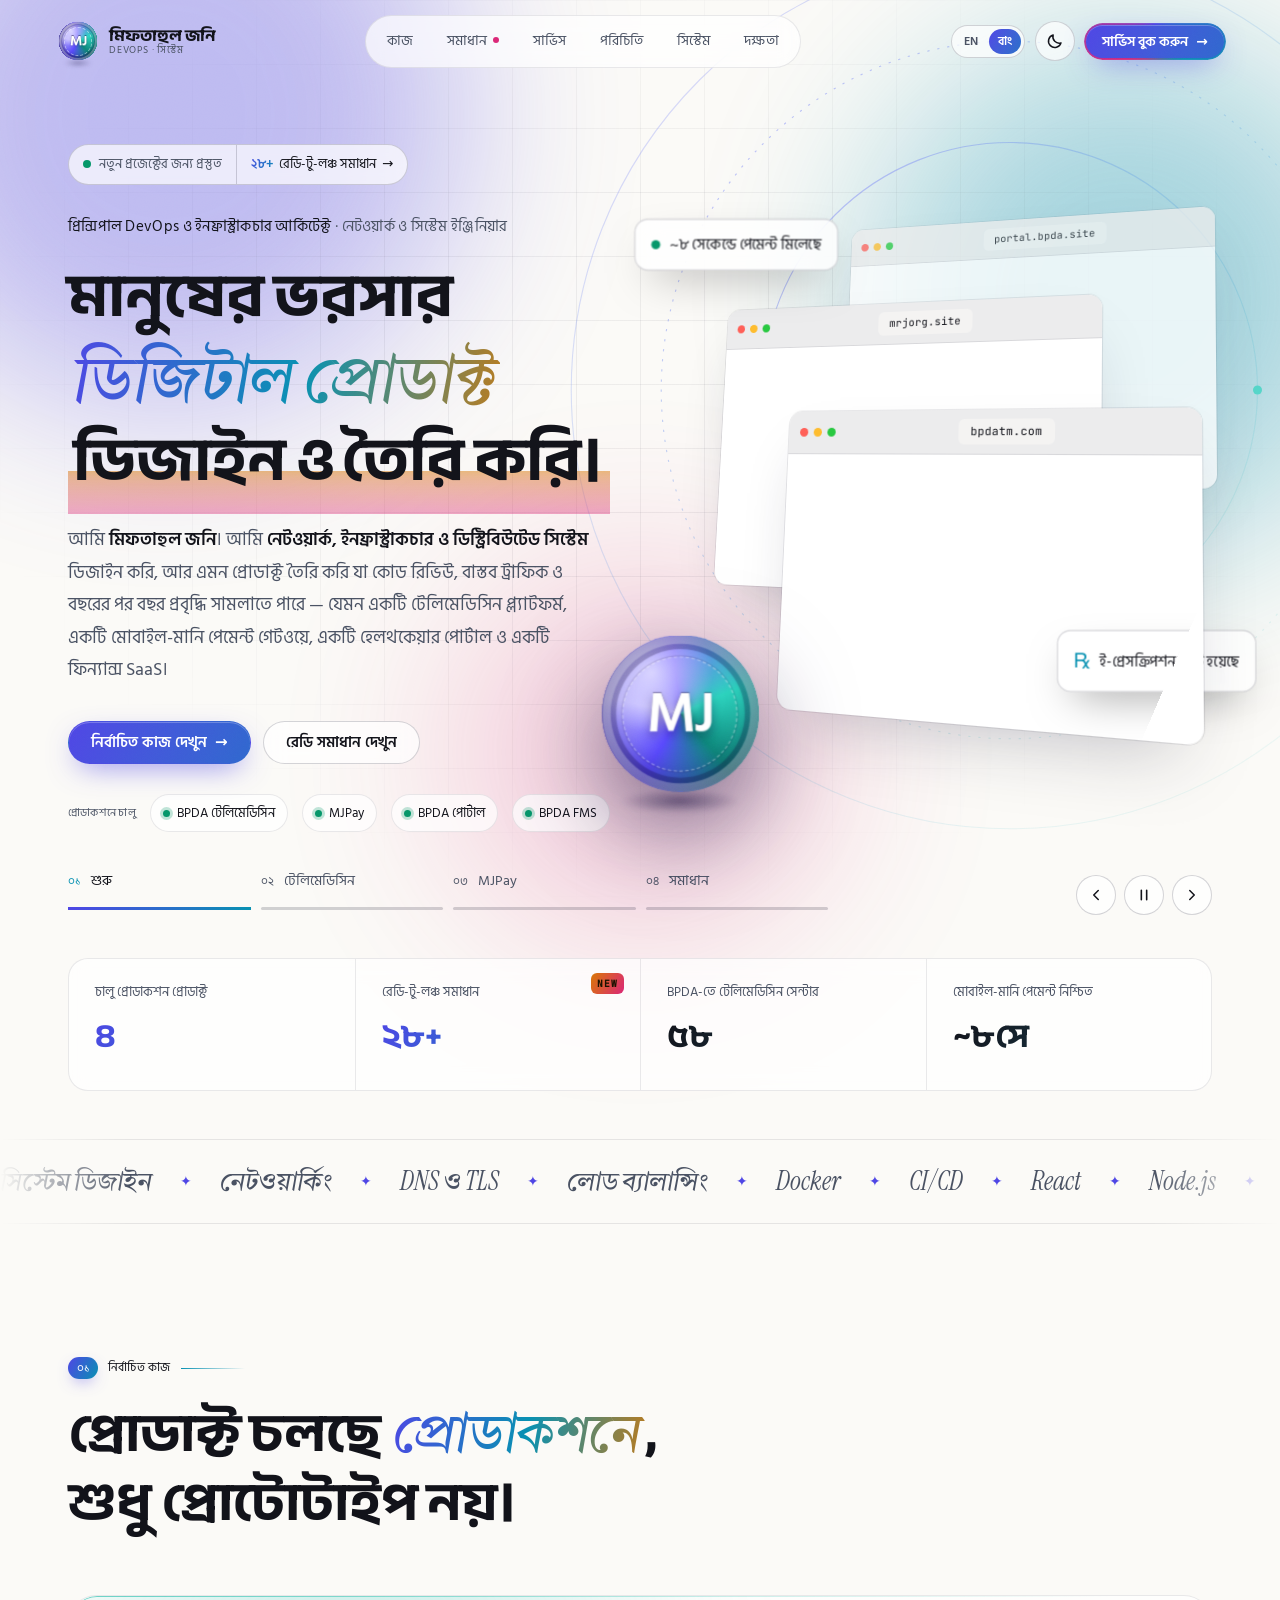
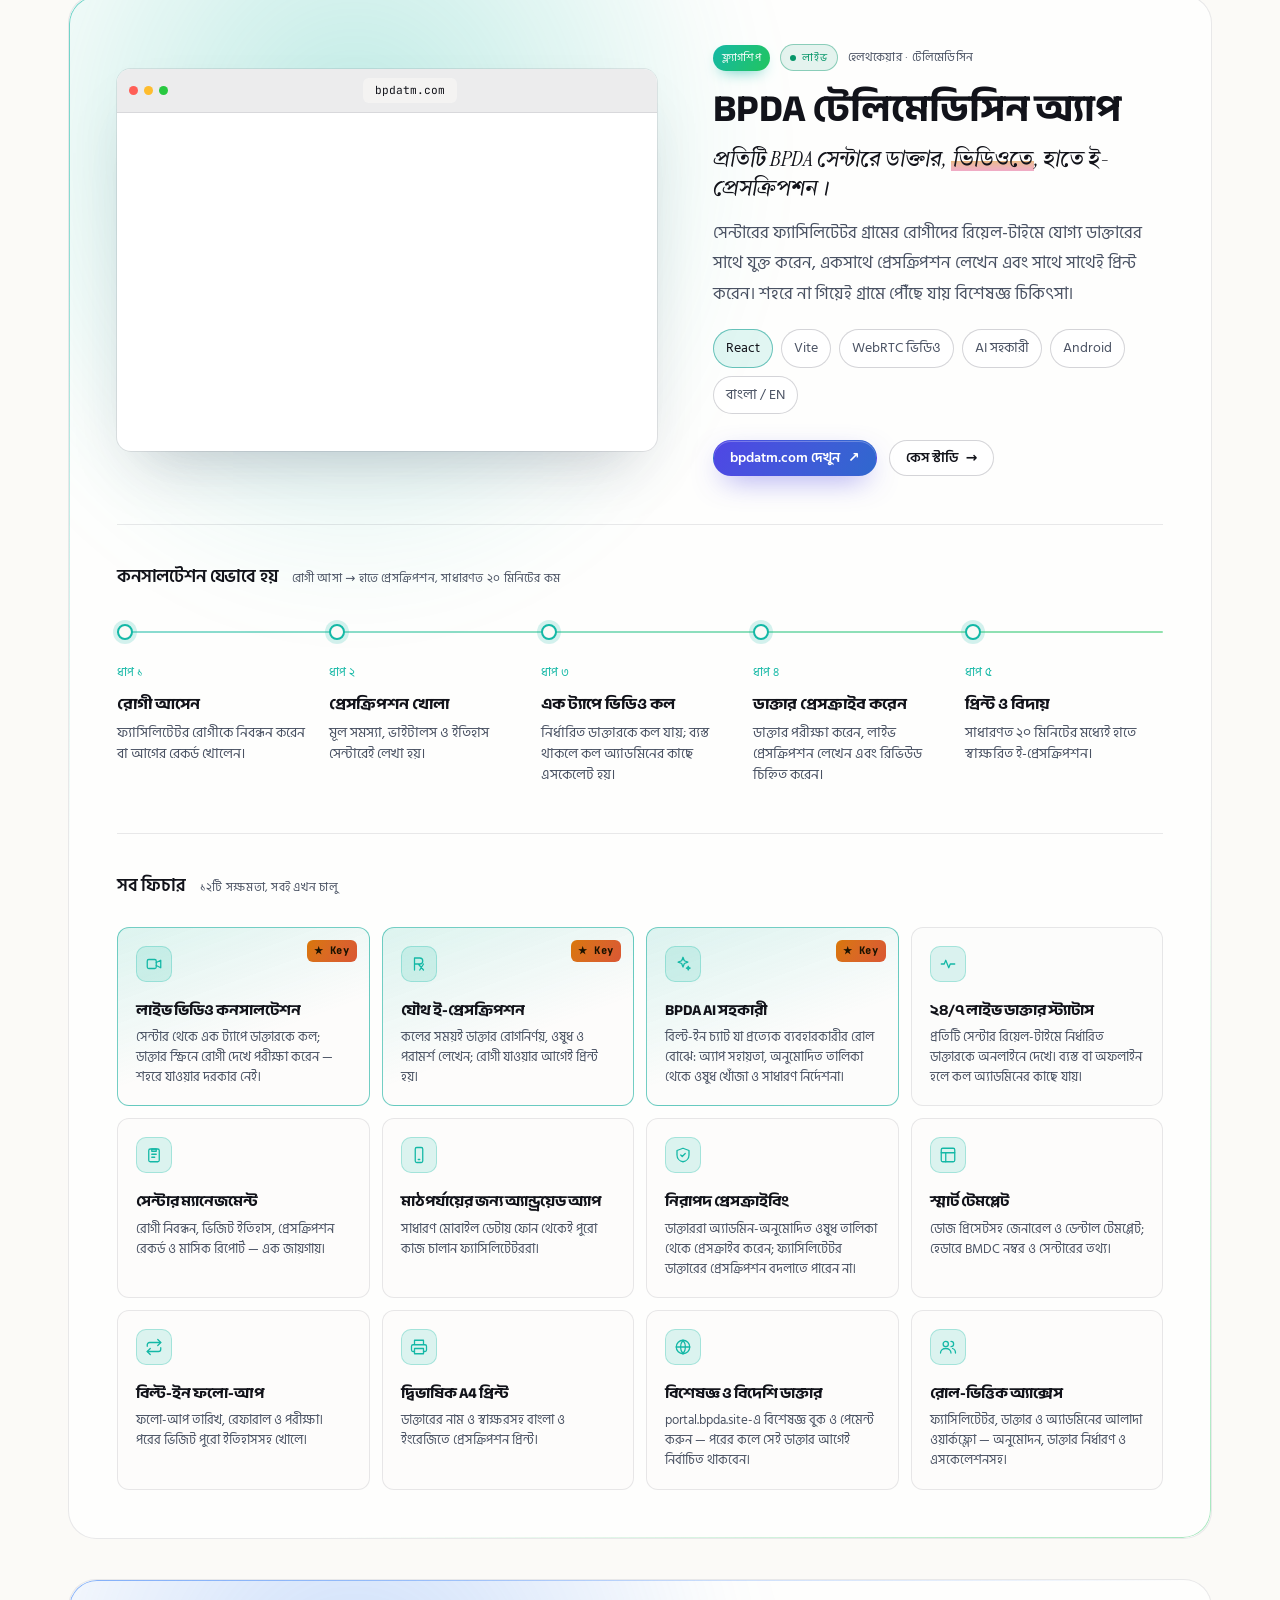
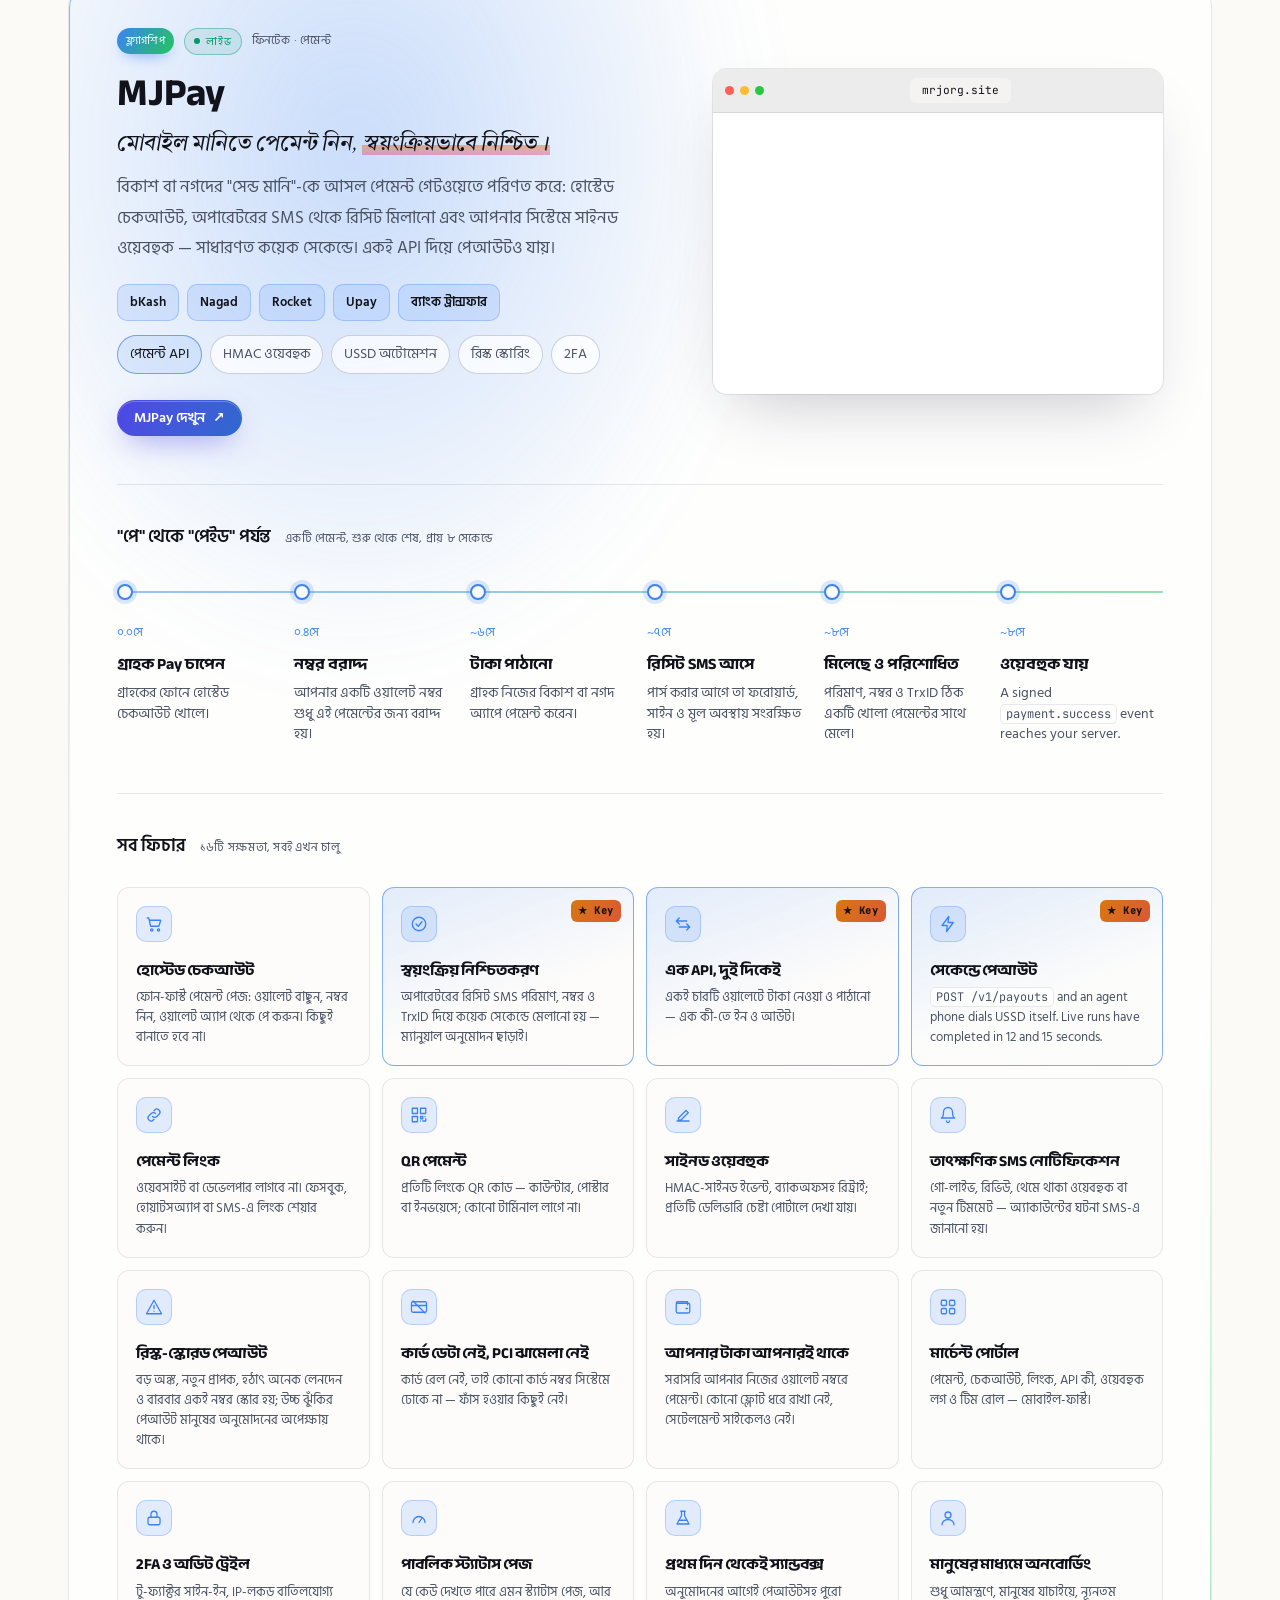
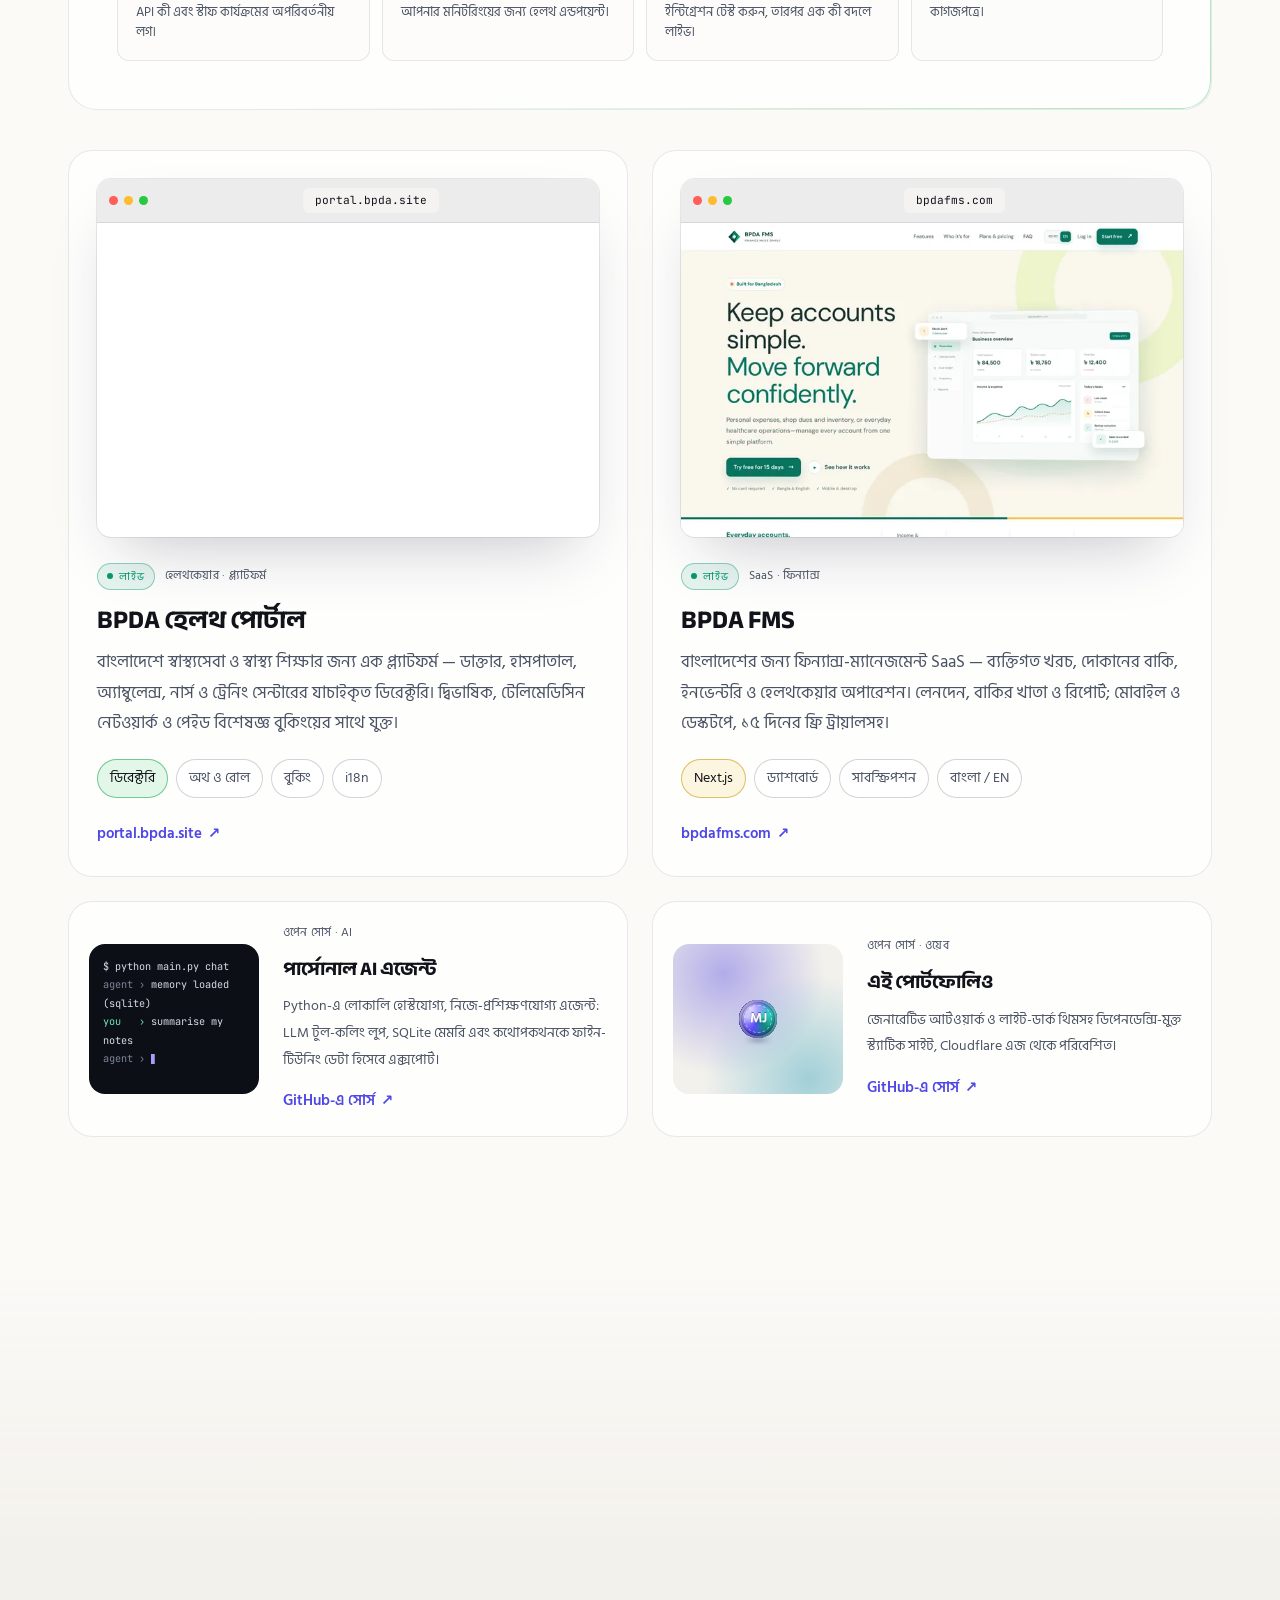
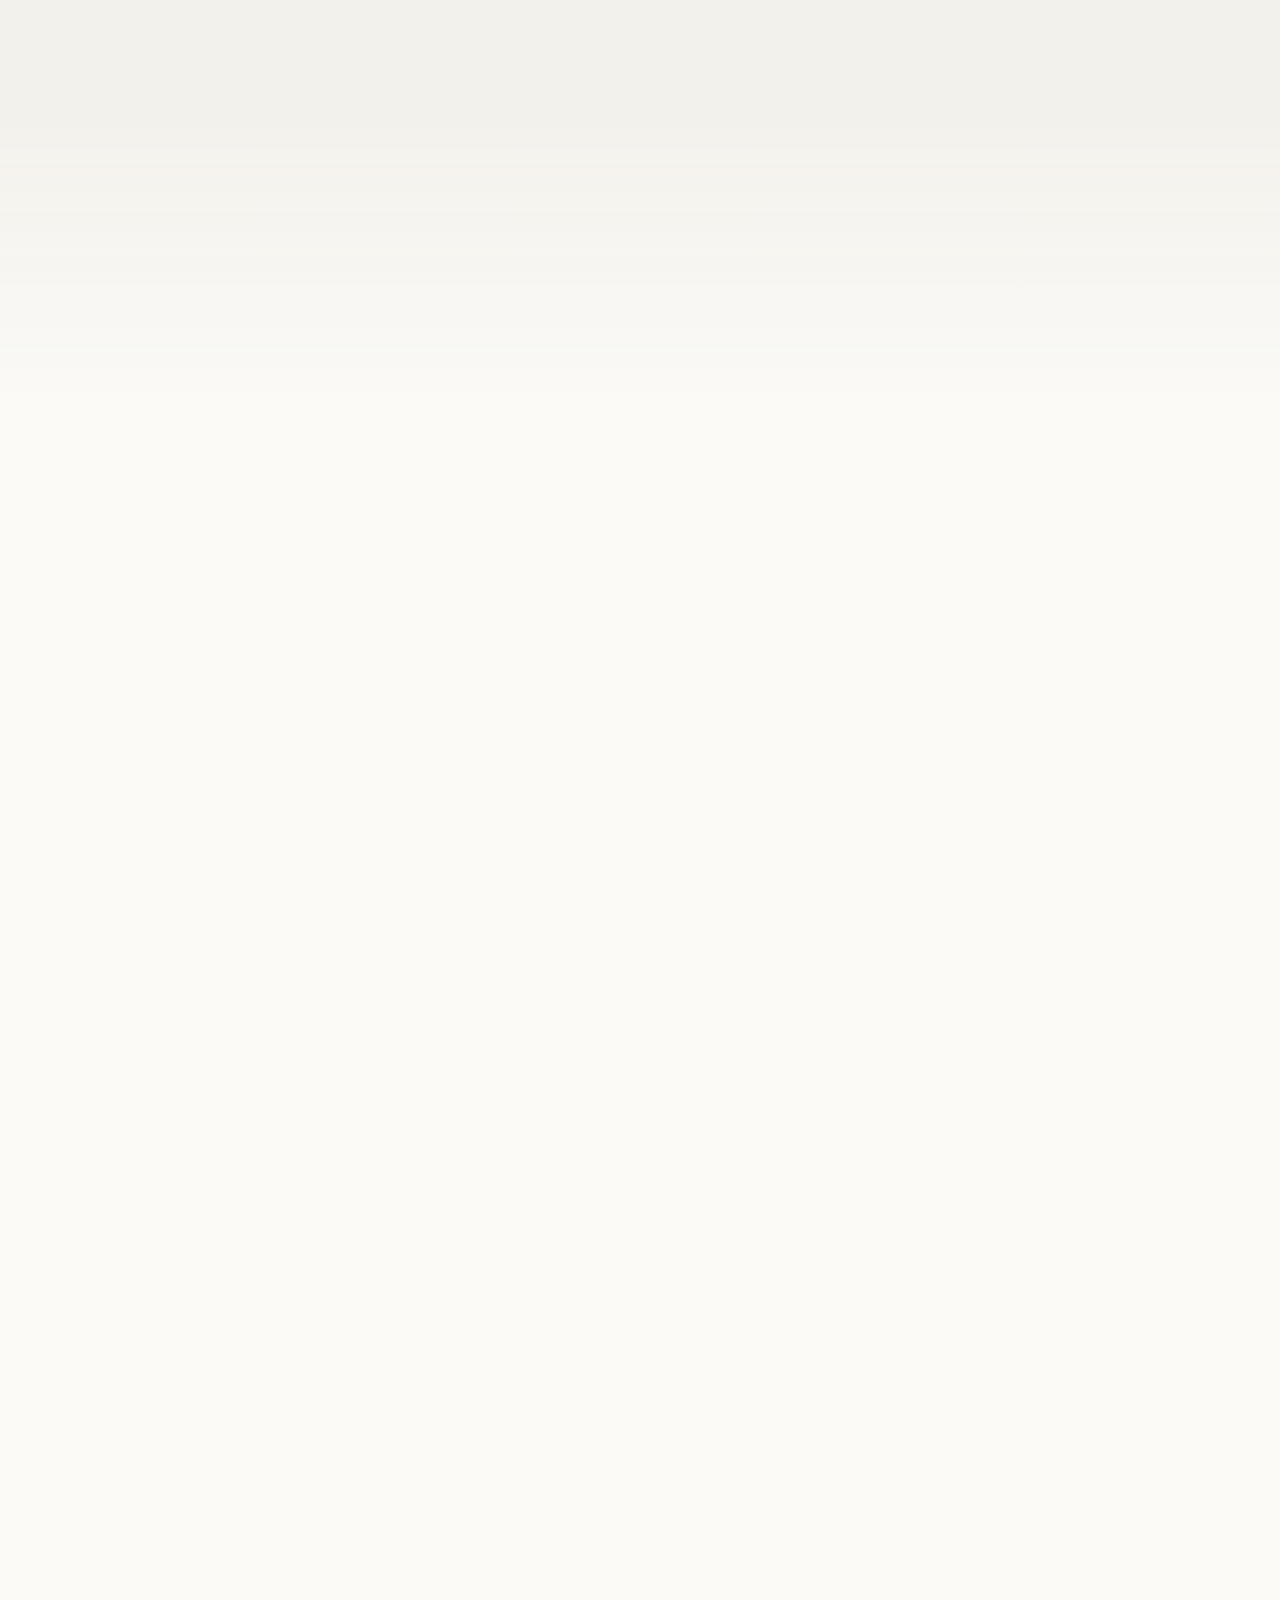
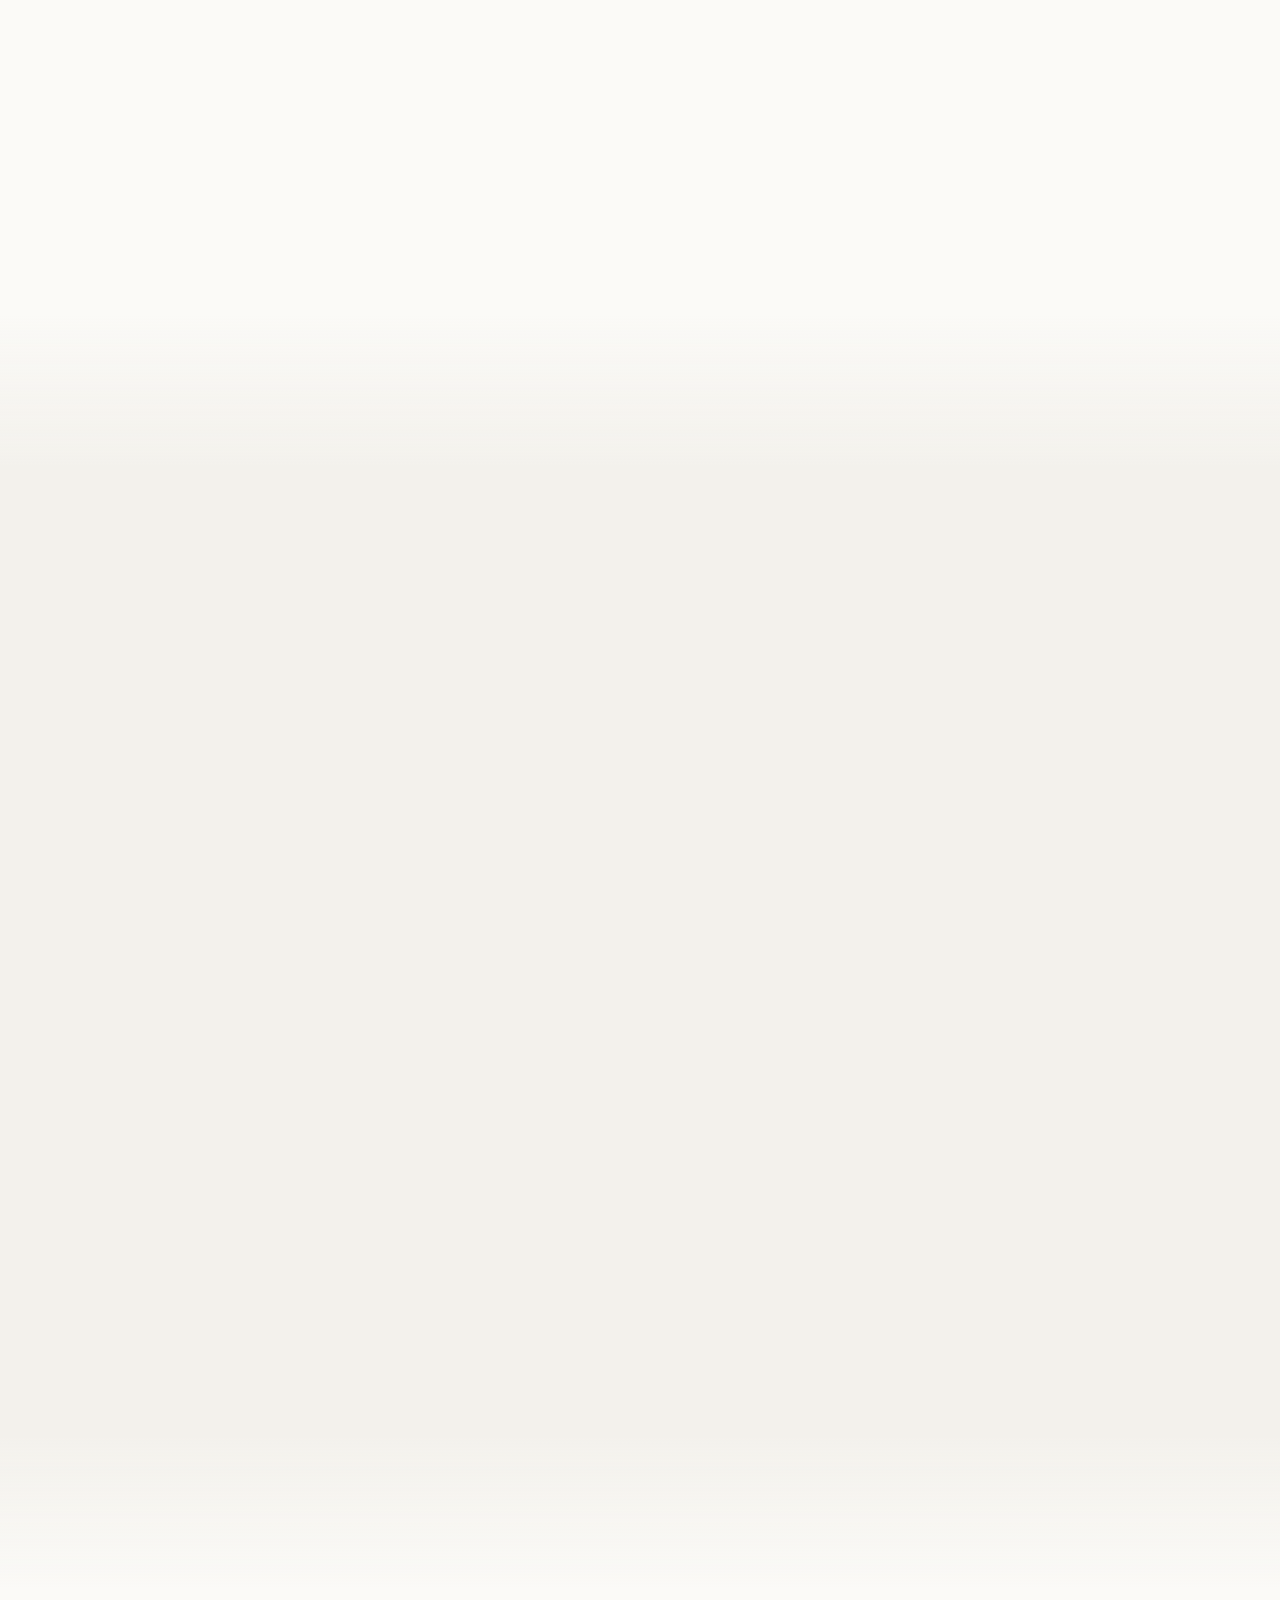
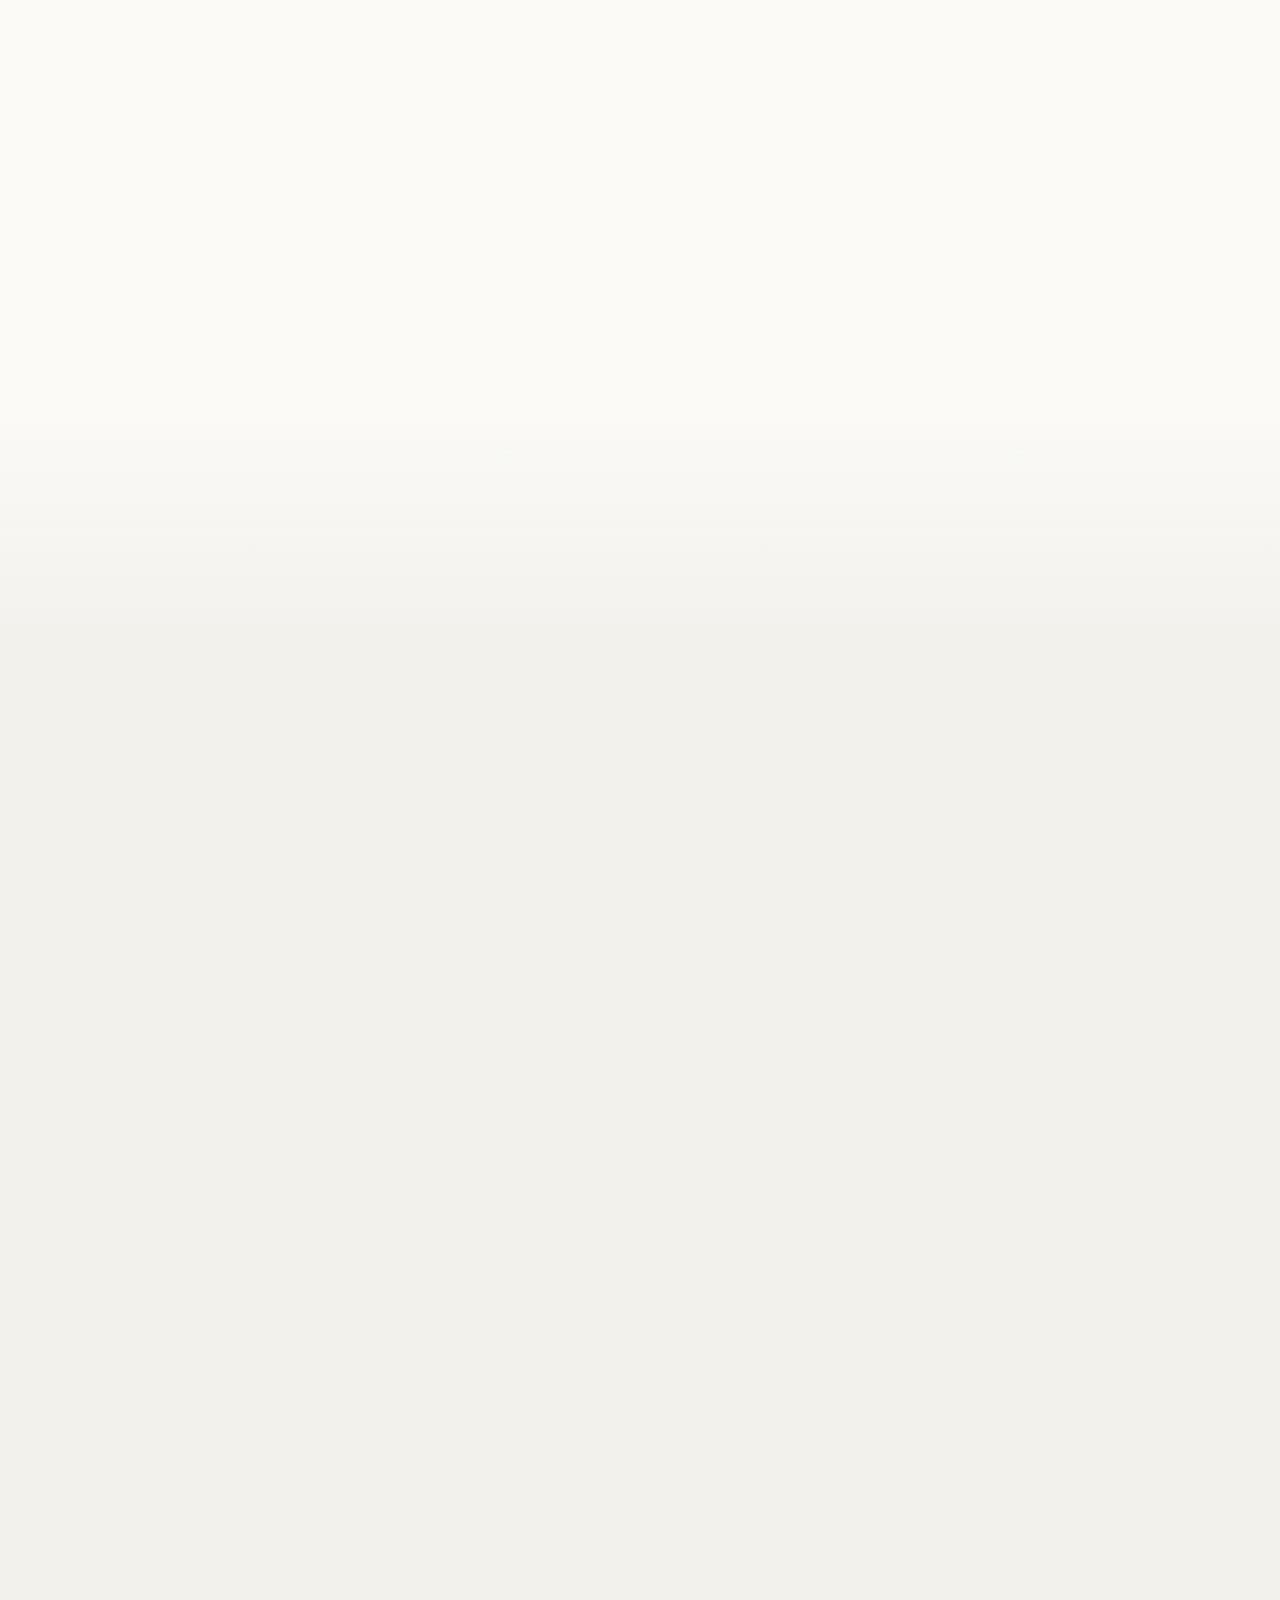
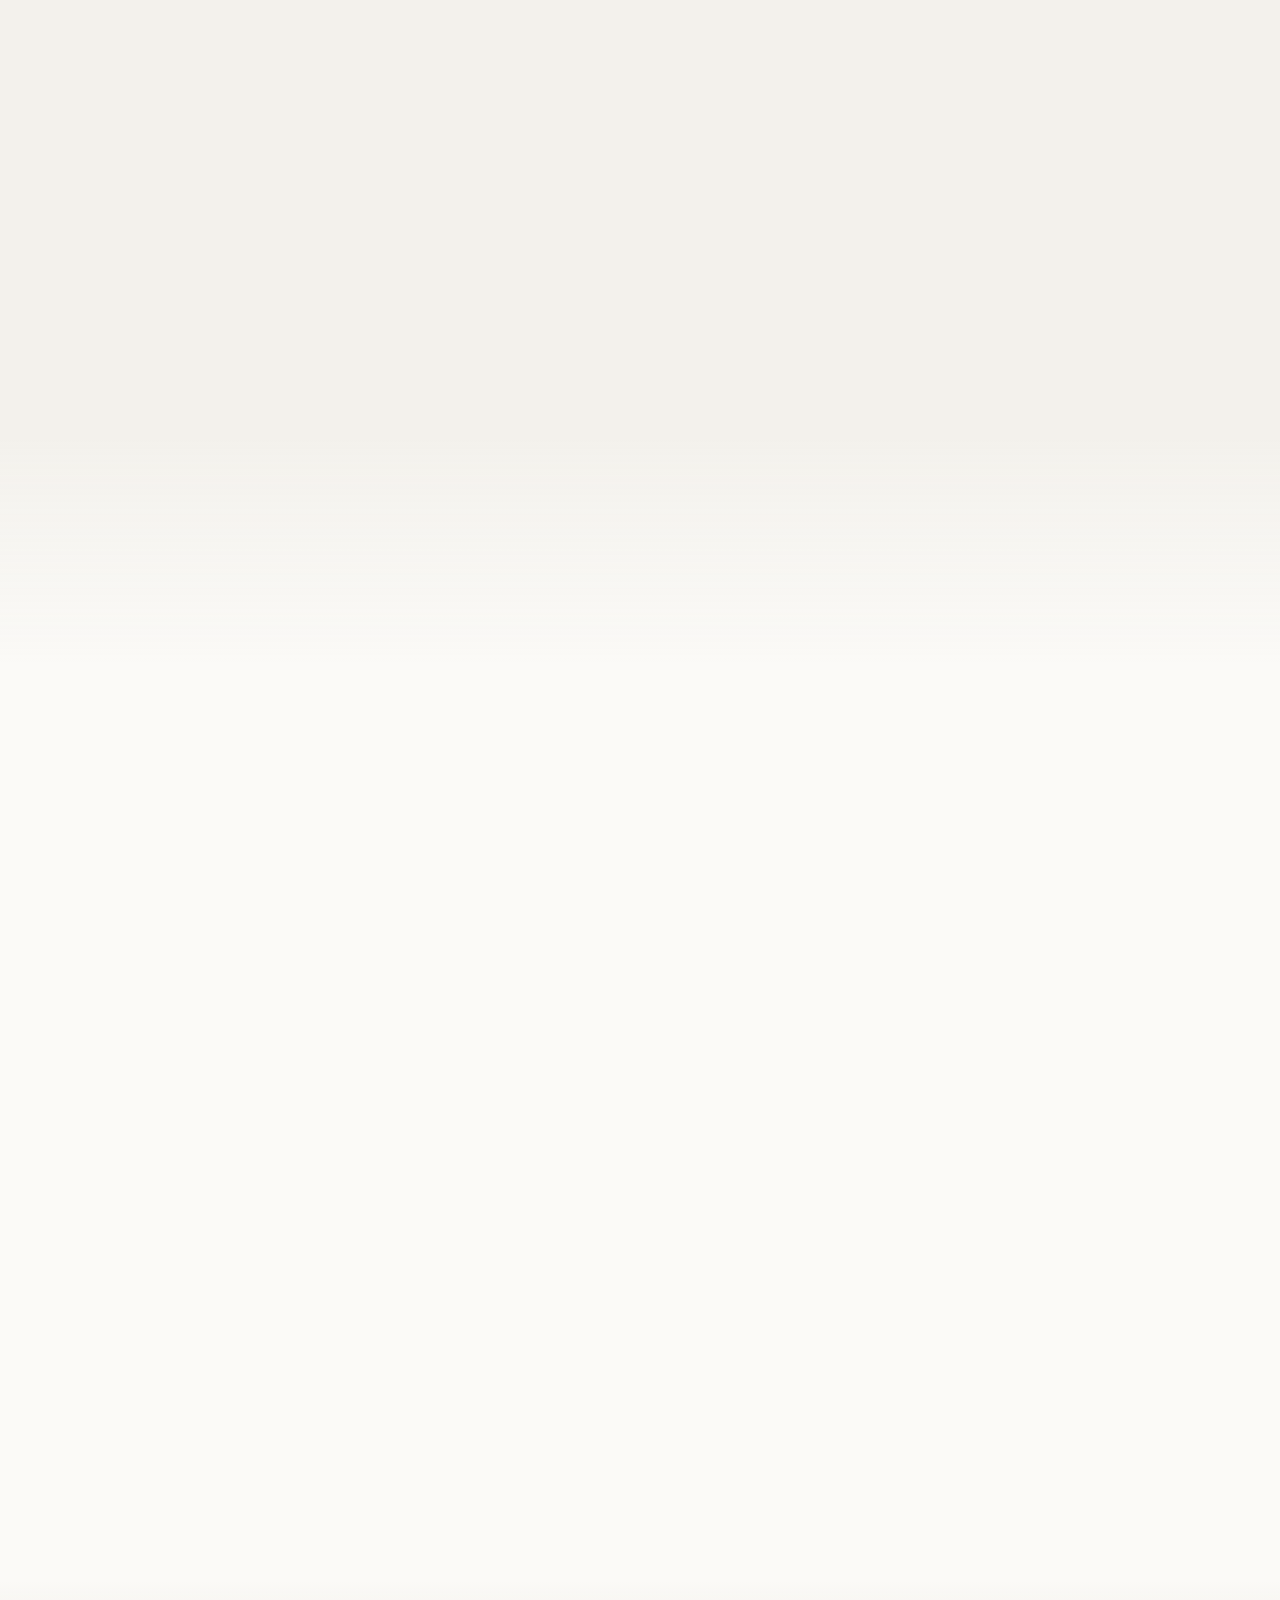
==== commit 15cfe135: "Bangla: preload only the headline font; Latin italics from Instrument Serif Removes Hind Siliguri pr" ====
--- a/bn/index.html
+++ b/bn/index.html
@@ -25,8 +25,7 @@
 
   <link rel="icon" href="../favicon.svg" type="image/svg+xml">
   <link rel="preload" href="../fonts/anek-bangla-bengali-700-b9cc08db74.woff2" as="font" type="font/woff2" crossorigin>
-  <link rel="preload" href="../fonts/hind-siliguri-bengali-8ae56aab76.woff2" as="font" type="font/woff2" crossorigin>
-  <link rel="stylesheet" href="../css/style.css?v=327f463733">
+  <link rel="stylesheet" href="../css/style.css?v=cd91cf2856">
   <script src="../js/theme.js?v=811c5ee647"></script>
 
   <script type="application/ld+json">
--- a/css/style.css
+++ b/css/style.css
@@ -210,15 +210,6 @@
   src: url(../fonts/tiro-bangla-bengali-a30206da9e.woff2) format('woff2');
   unicode-range: U+0951-0952, U+0964-0965, U+0980-09FE, U+1CD0, U+1CD2, U+1CD5-1CD6, U+1CD8, U+1CE1, U+1CEA, U+1CED, U+1CF2, U+1CF5-1CF7, U+200C-200D, U+20B9, U+25CC, U+A8F1;
 }
-/* Tiro Bangla — latin */
-@font-face {
-  font-family: 'Tiro Bangla';
-  font-style: italic;
-  font-weight: 400;
-  font-display: optional;
-  src: url(../fonts/tiro-bangla-latin-ab2f2d5544.woff2) format('woff2');
-  unicode-range: U+0000-00FF, U+0131, U+0152-0153, U+02BB-02BC, U+02C6, U+02DA, U+02DC, U+0304, U+0308, U+0329, U+2000-206F, U+20AC, U+2122, U+2191, U+2193, U+2212, U+2215, U+FEFF, U+FFFD;
-}
 /* Tiro Bangla — bengali */
 @font-face {
   font-family: 'Tiro Bangla';
@@ -227,15 +218,6 @@
   font-display: optional;
   src: url(../fonts/tiro-bangla-bengali-7132520bbc.woff2) format('woff2');
   unicode-range: U+0951-0952, U+0964-0965, U+0980-09FE, U+1CD0, U+1CD2, U+1CD5-1CD6, U+1CD8, U+1CE1, U+1CEA, U+1CED, U+1CF2, U+1CF5-1CF7, U+200C-200D, U+20B9, U+25CC, U+A8F1;
-}
-/* Tiro Bangla — latin */
-@font-face {
-  font-family: 'Tiro Bangla';
-  font-style: normal;
-  font-weight: 400;
-  font-display: optional;
-  src: url(../fonts/tiro-bangla-latin-bb748ffc6a.woff2) format('woff2');
-  unicode-range: U+0000-00FF, U+0131, U+0152-0153, U+02BB-02BC, U+02C6, U+02DA, U+02DC, U+0304, U+0308, U+0329, U+2000-206F, U+20AC, U+2122, U+2191, U+2193, U+2212, U+2215, U+FEFF, U+FFFD;
 }
 /* Metric-matched fallbacks: keep layout stable while web fonts load (prevents CLS) */
 @font-face { font-family: 'Inter Fallback'; src: local('Arial'), local('Liberation Sans'), local('Helvetica'); ascent-override: 90.49%; descent-override: 22.56%; line-gap-override: 0%; size-adjust: 107.06%; }
@@ -1442,7 +1424,7 @@
 :root[lang="bn"] {
   --font: 'Hind Siliguri', 'Noto Sans Bengali', 'Inter', system-ui, sans-serif;
   --display: 'Anek Bangla', 'Hind Siliguri', 'Noto Sans Bengali', sans-serif;
-  --serif: 'Tiro Bangla', 'Noto Serif Bengali', Georgia, serif;
+  --serif: 'Instrument Serif', 'Tiro Bangla', 'Noto Serif Bengali', Georgia, serif; /* Latin glyphs from Instrument Serif, Bangla from Tiro */
   --mono: 'JetBrains Mono', 'Hind Siliguri', ui-monospace, monospace;
 }
 :root[lang="bn"] body { line-height: 1.85; font-size: 16.5px; }
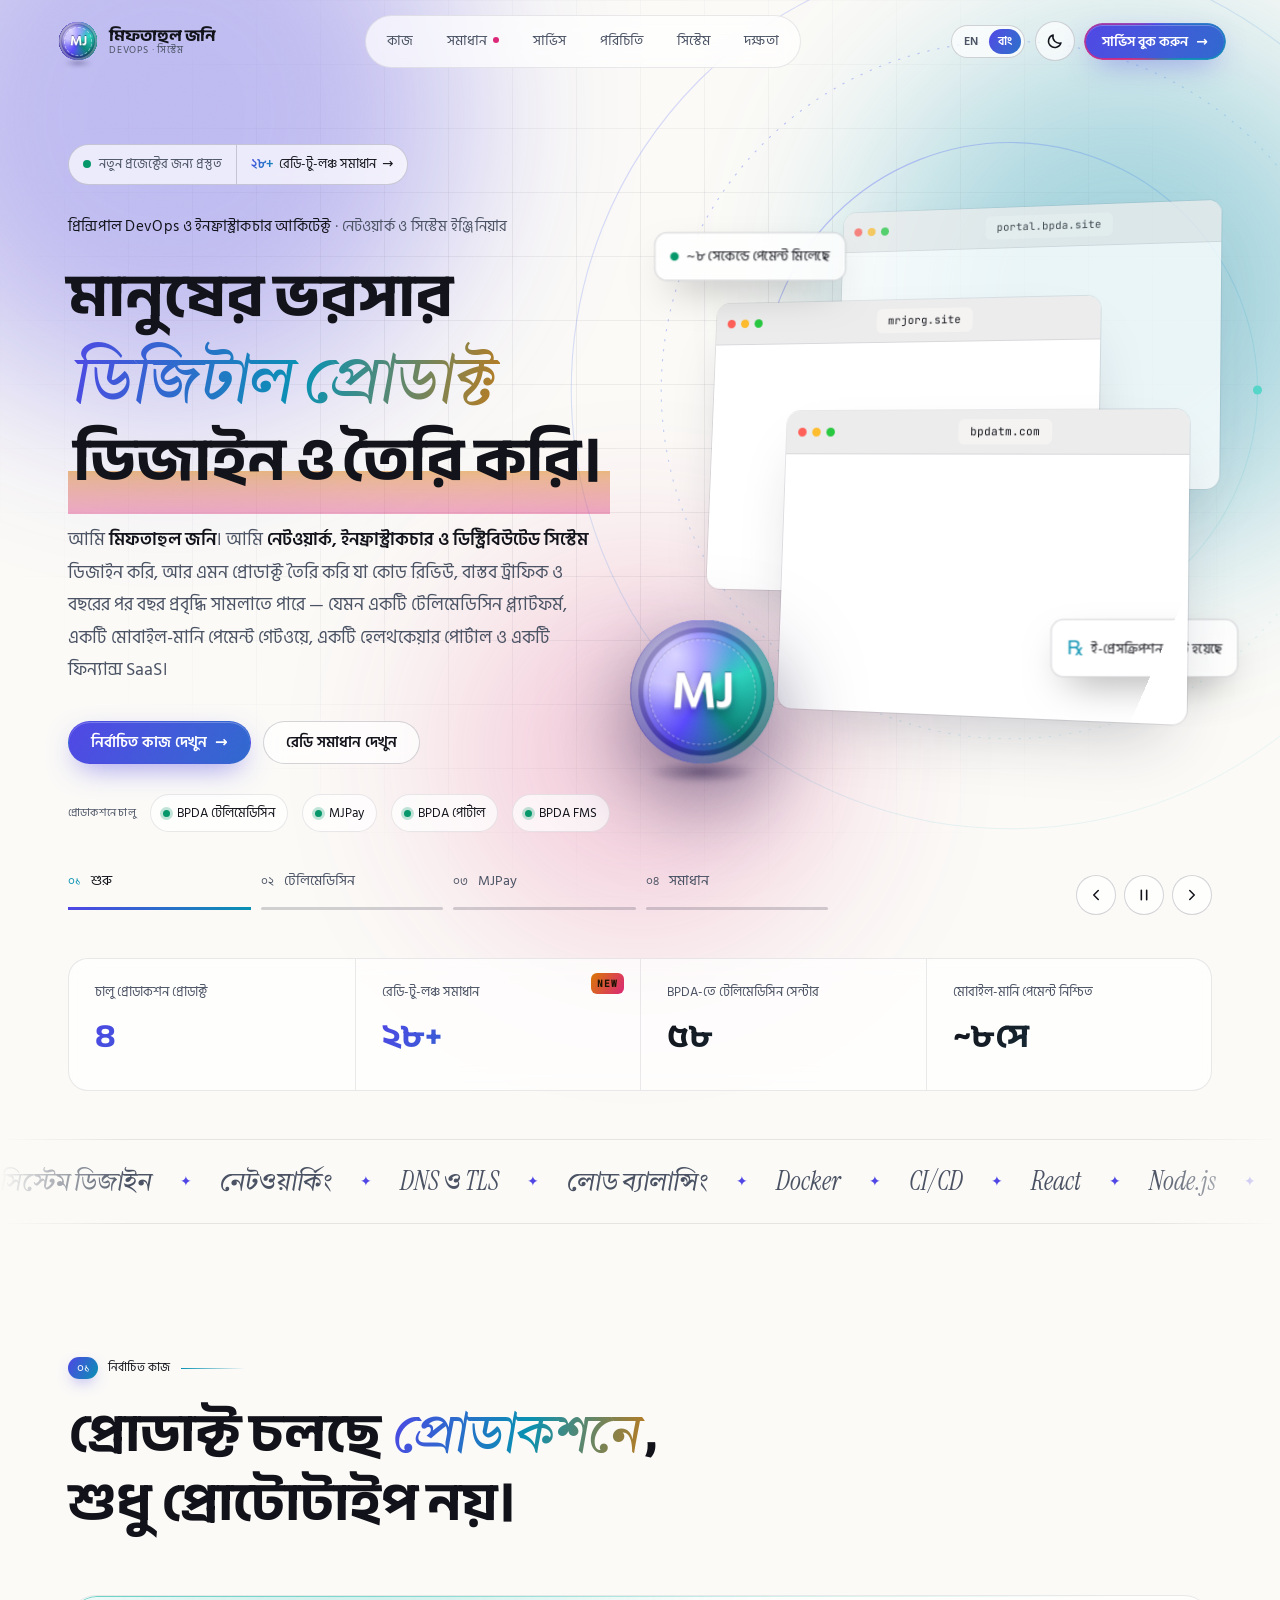
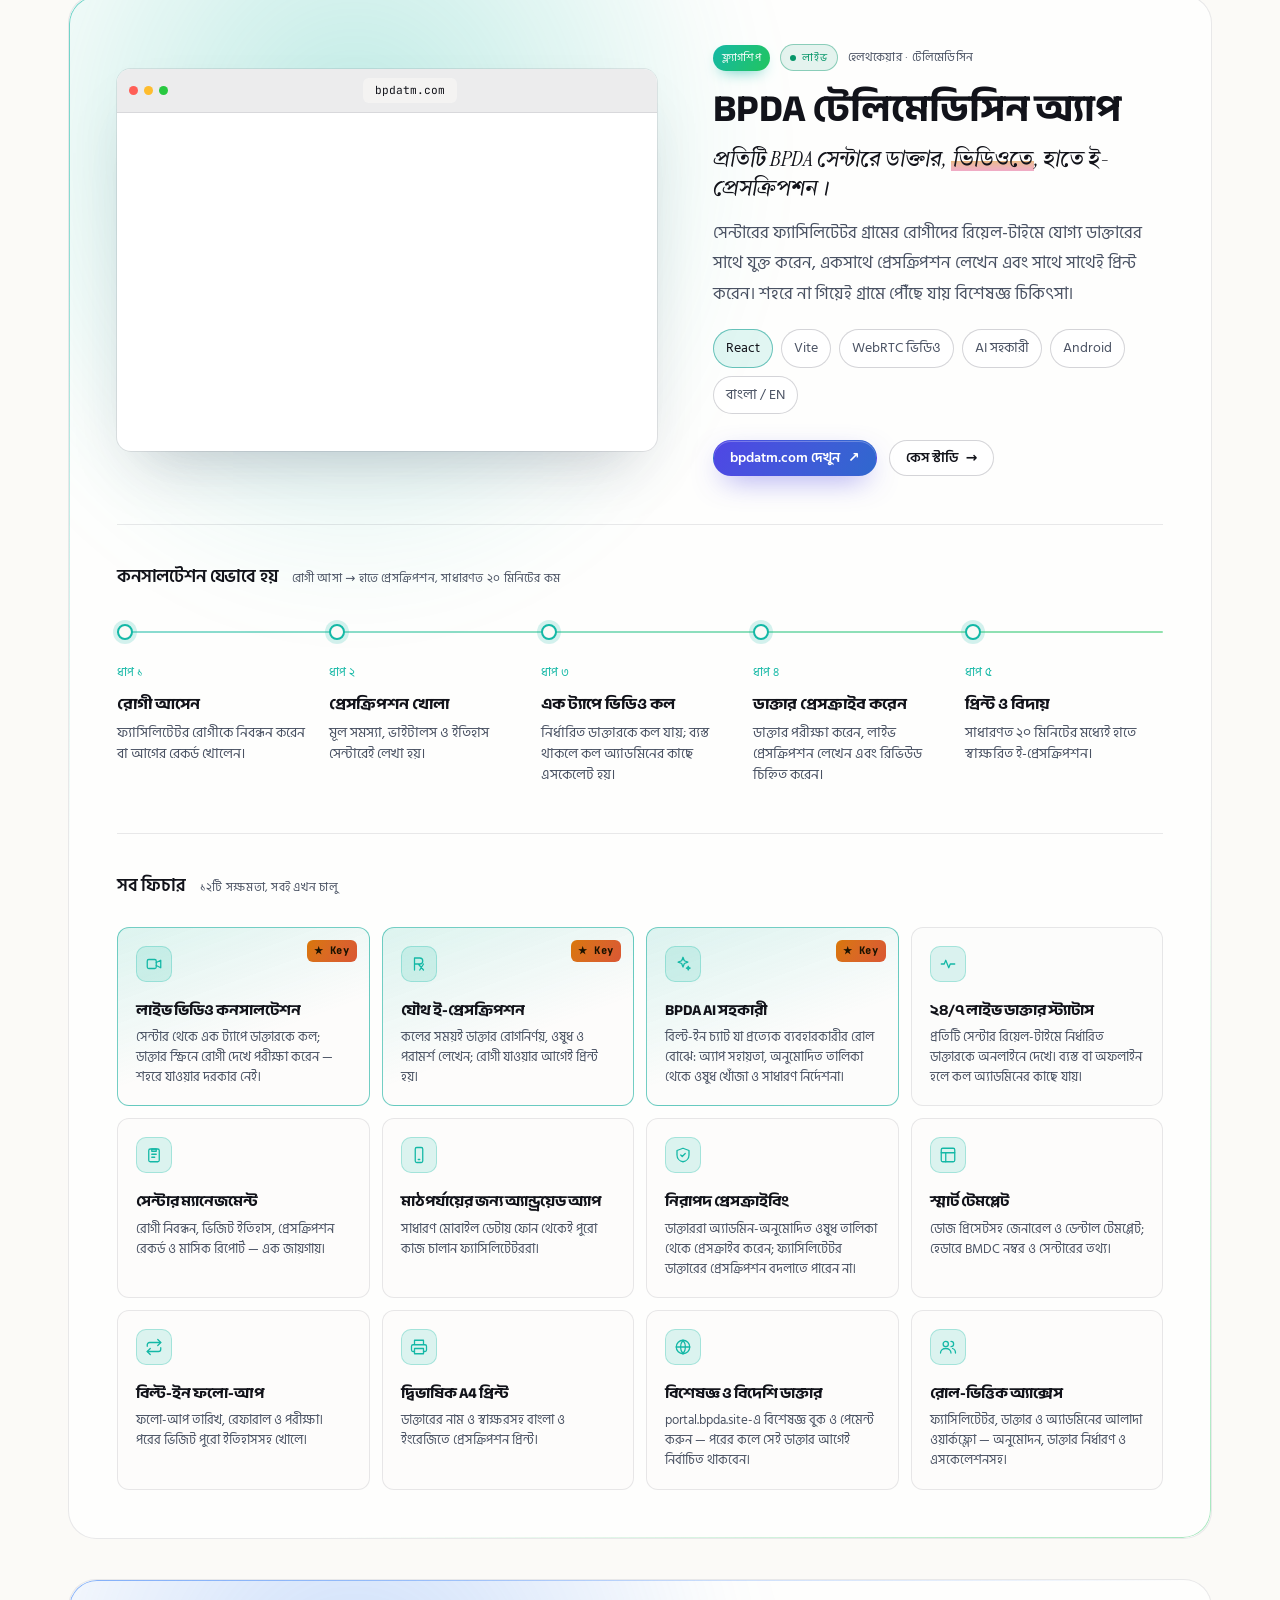
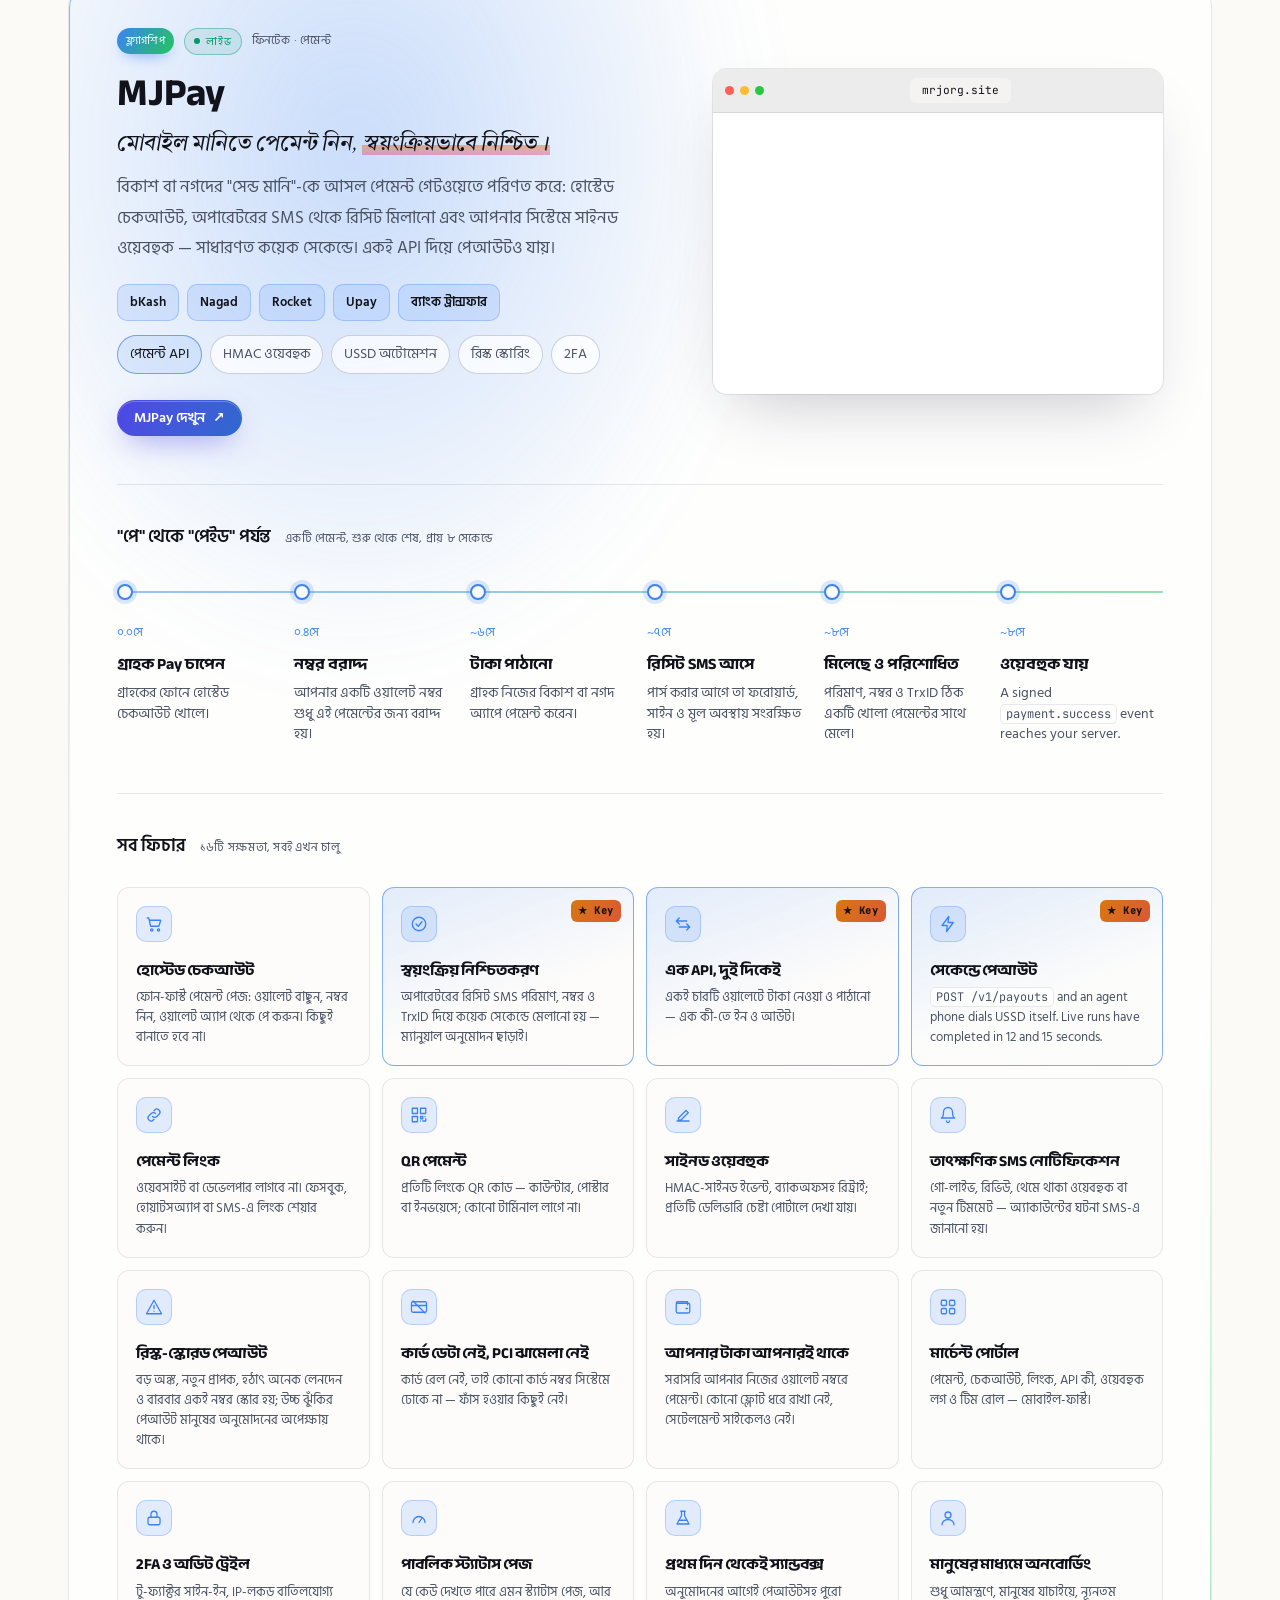
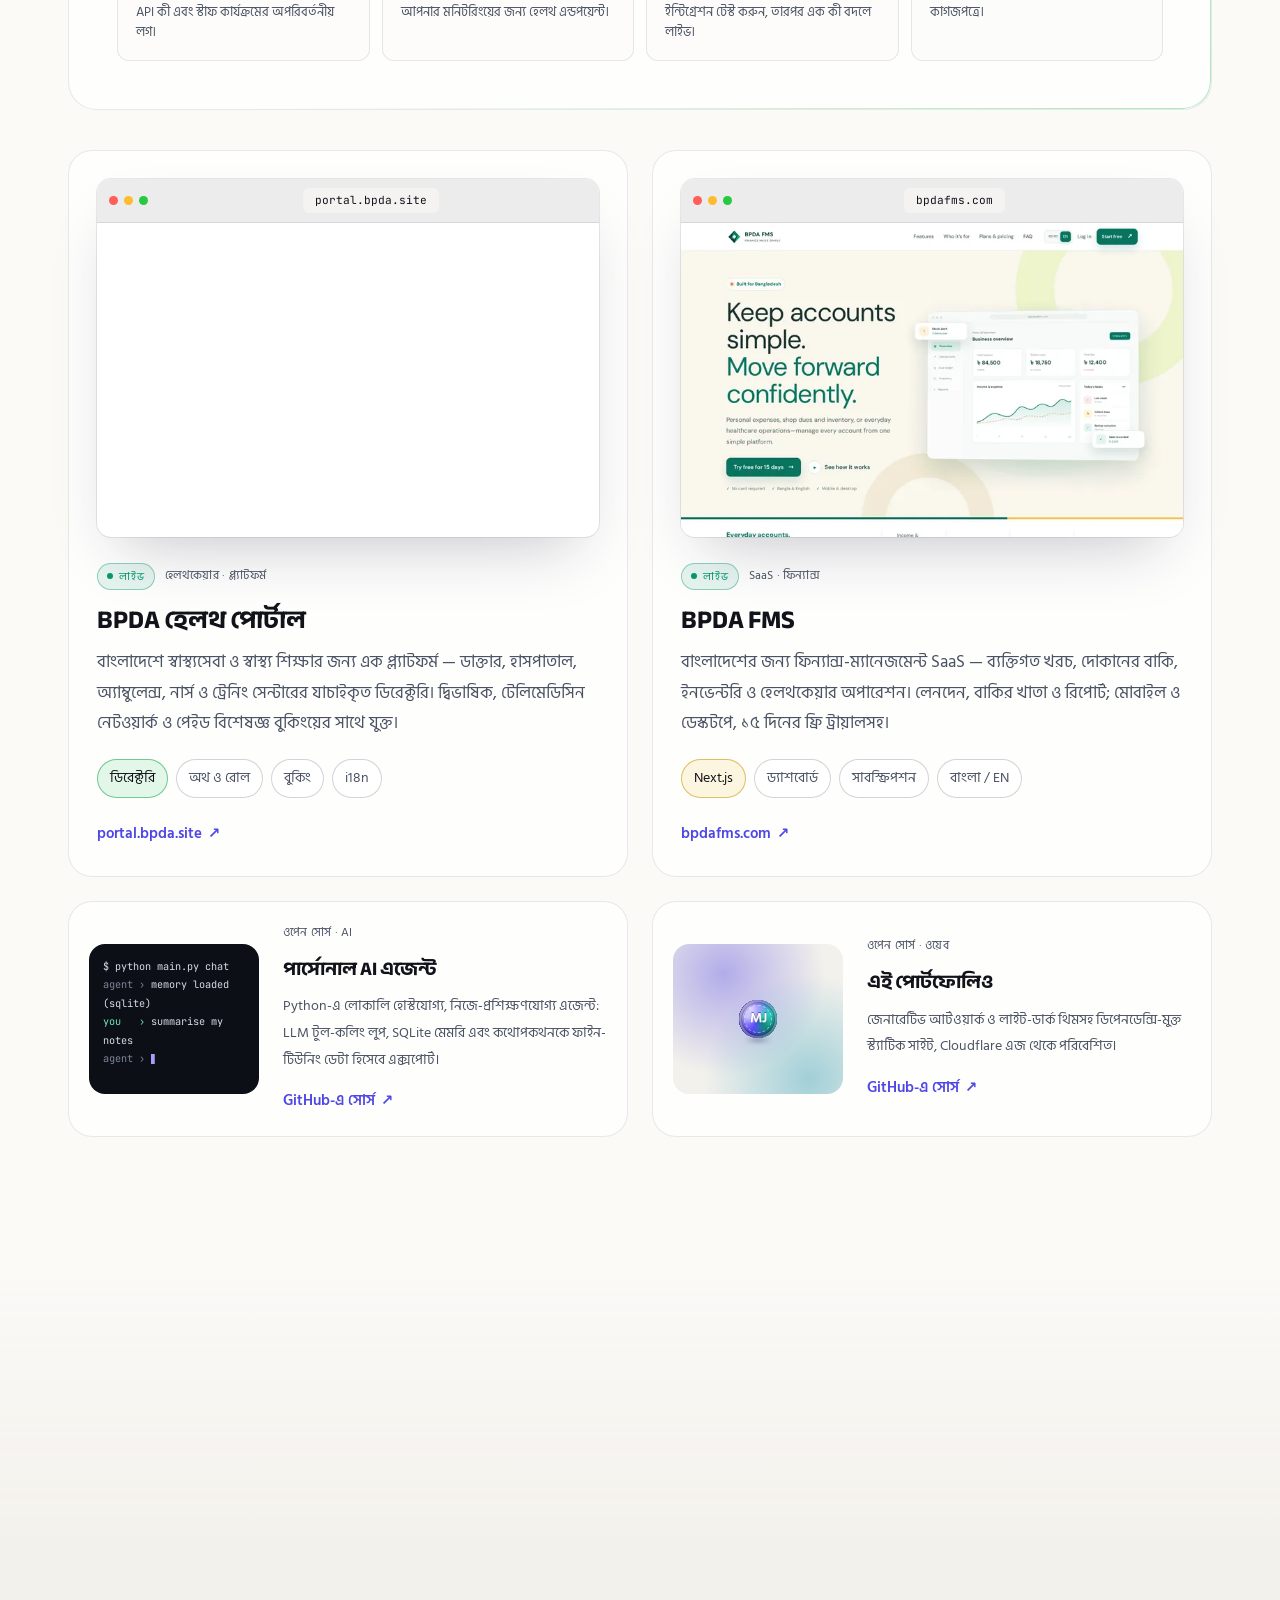
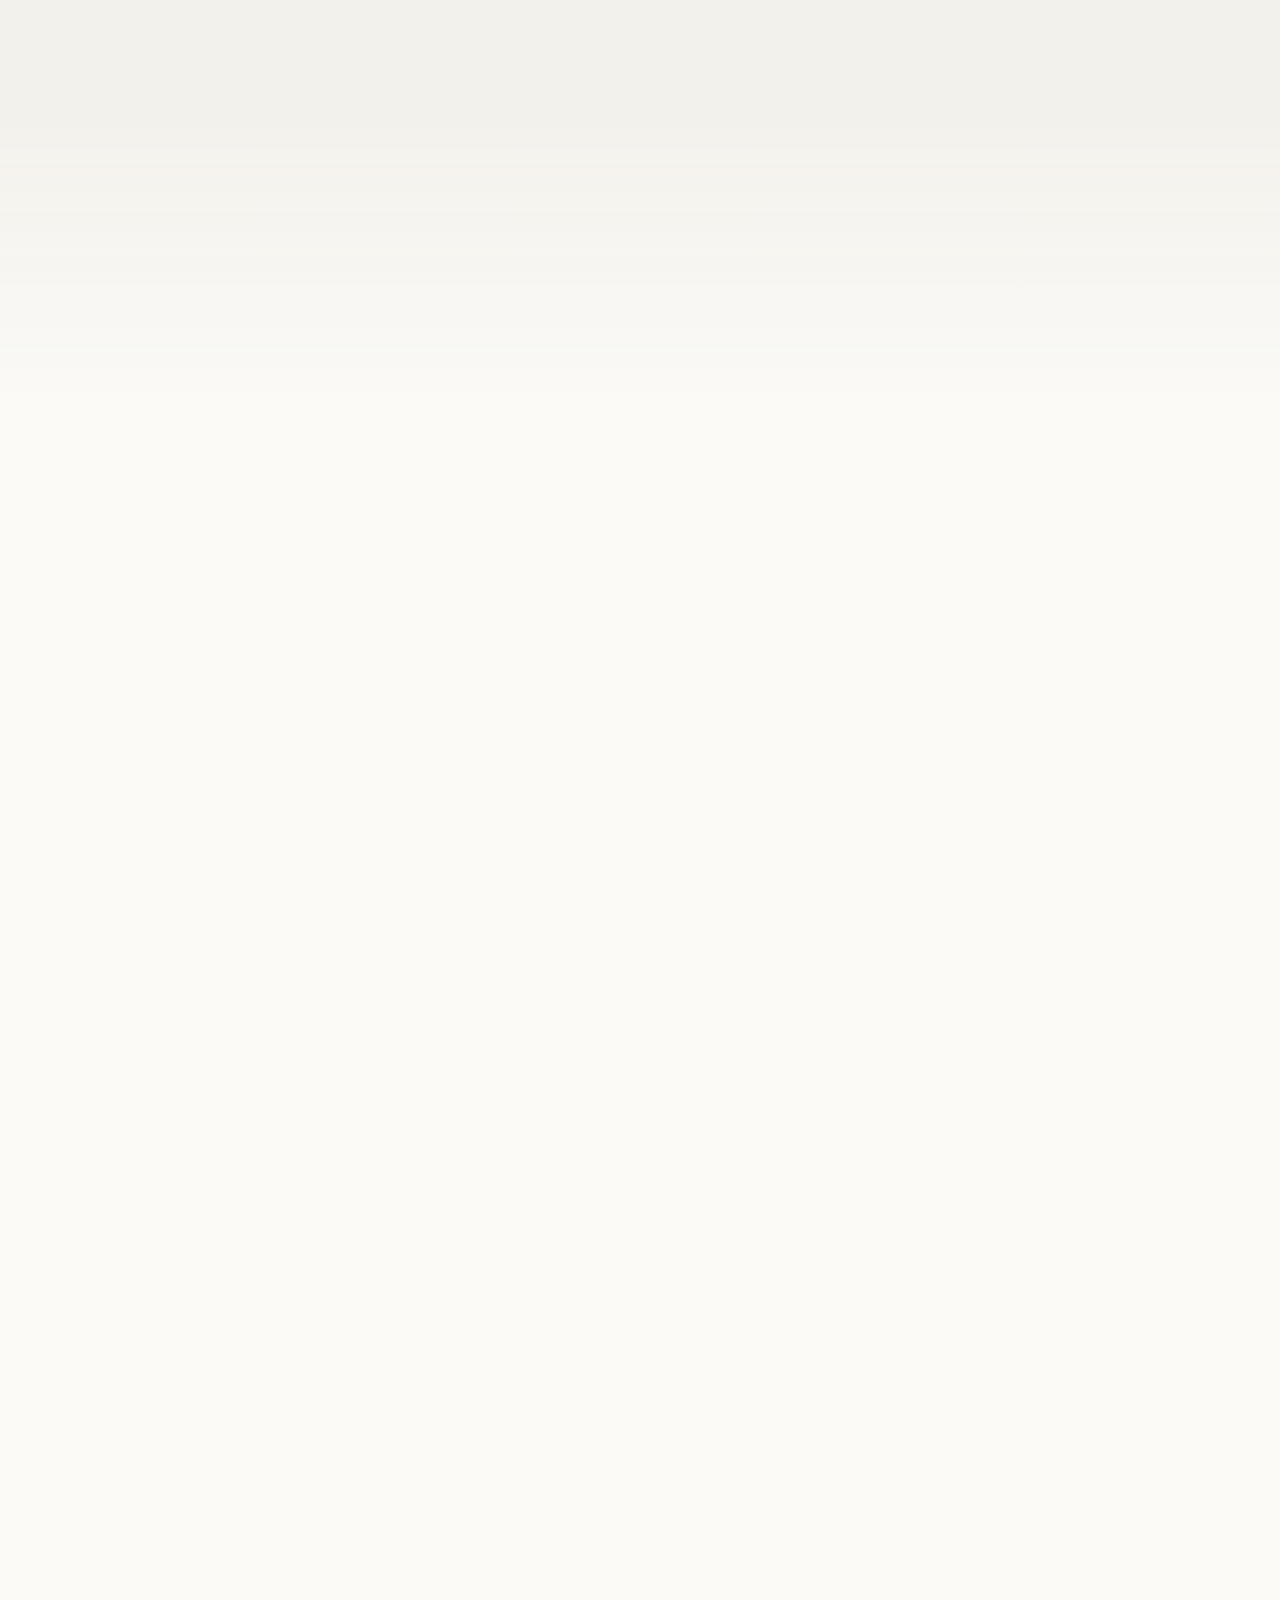
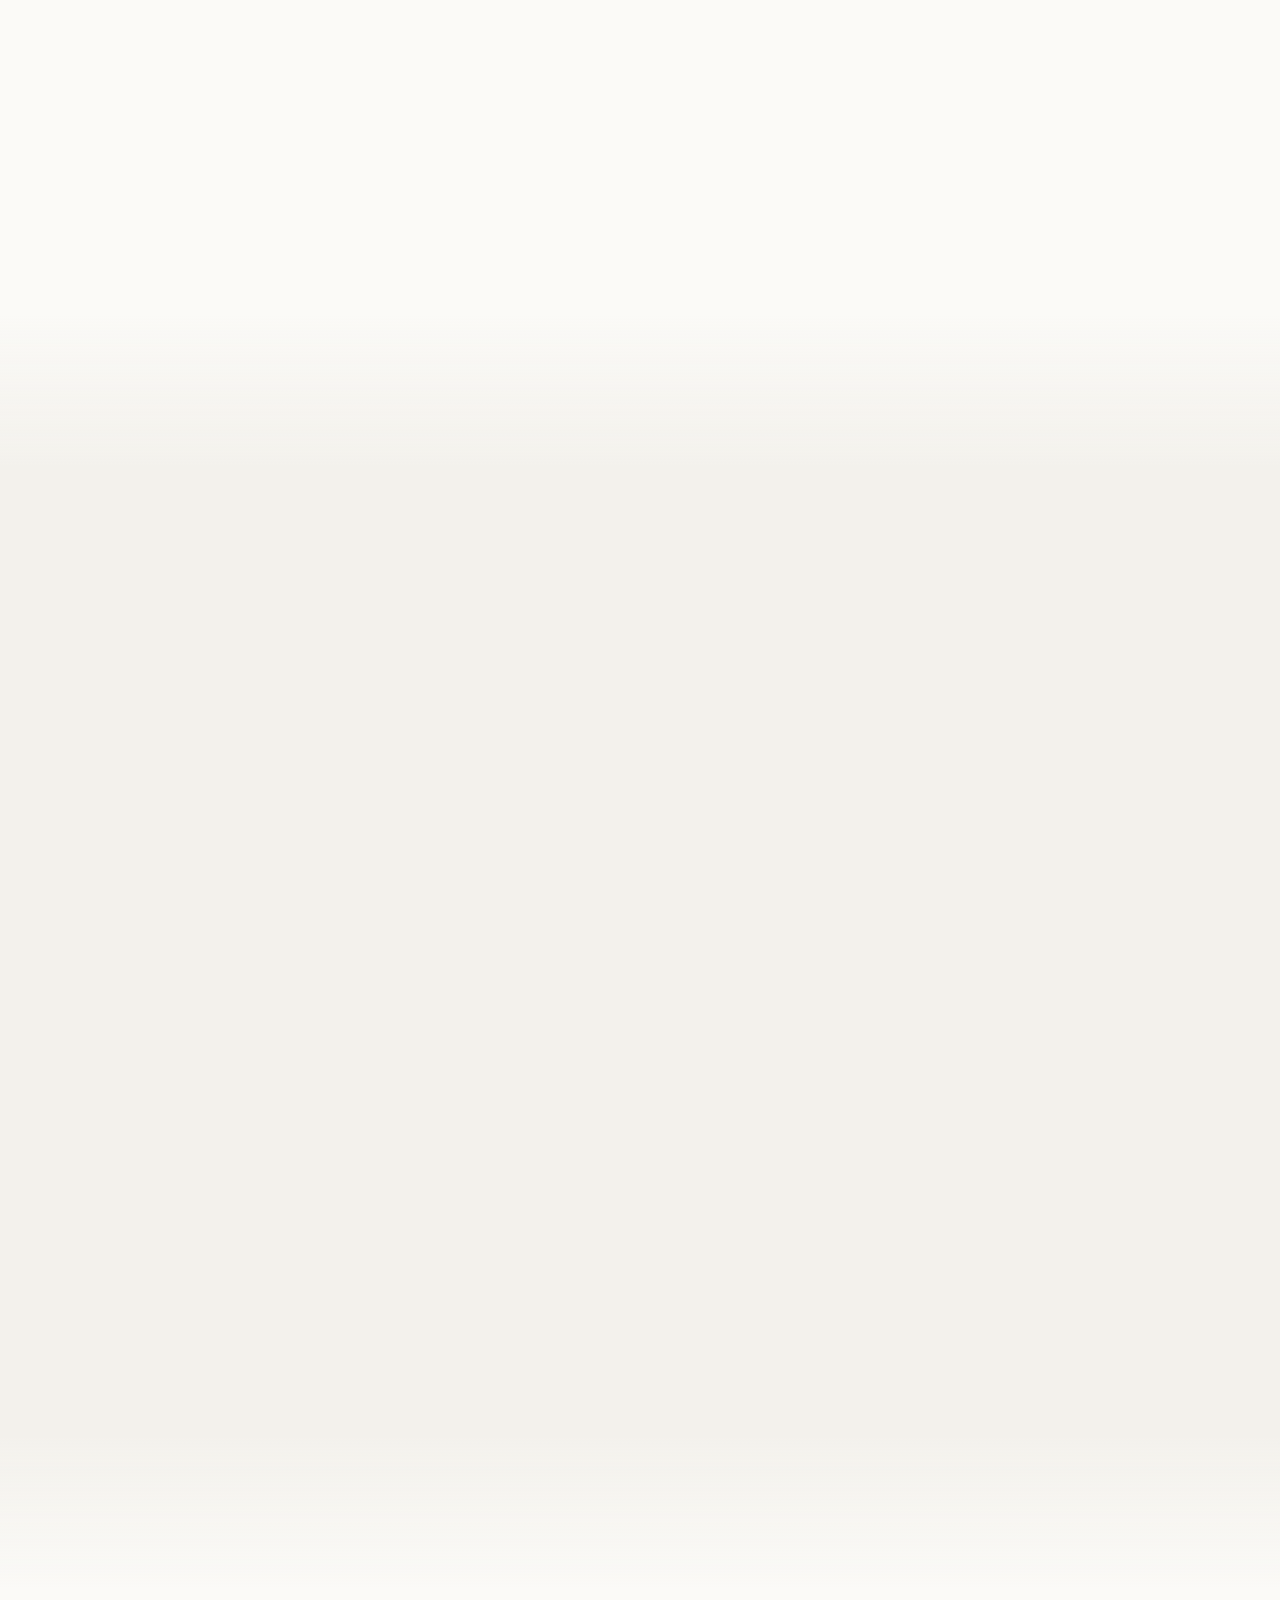
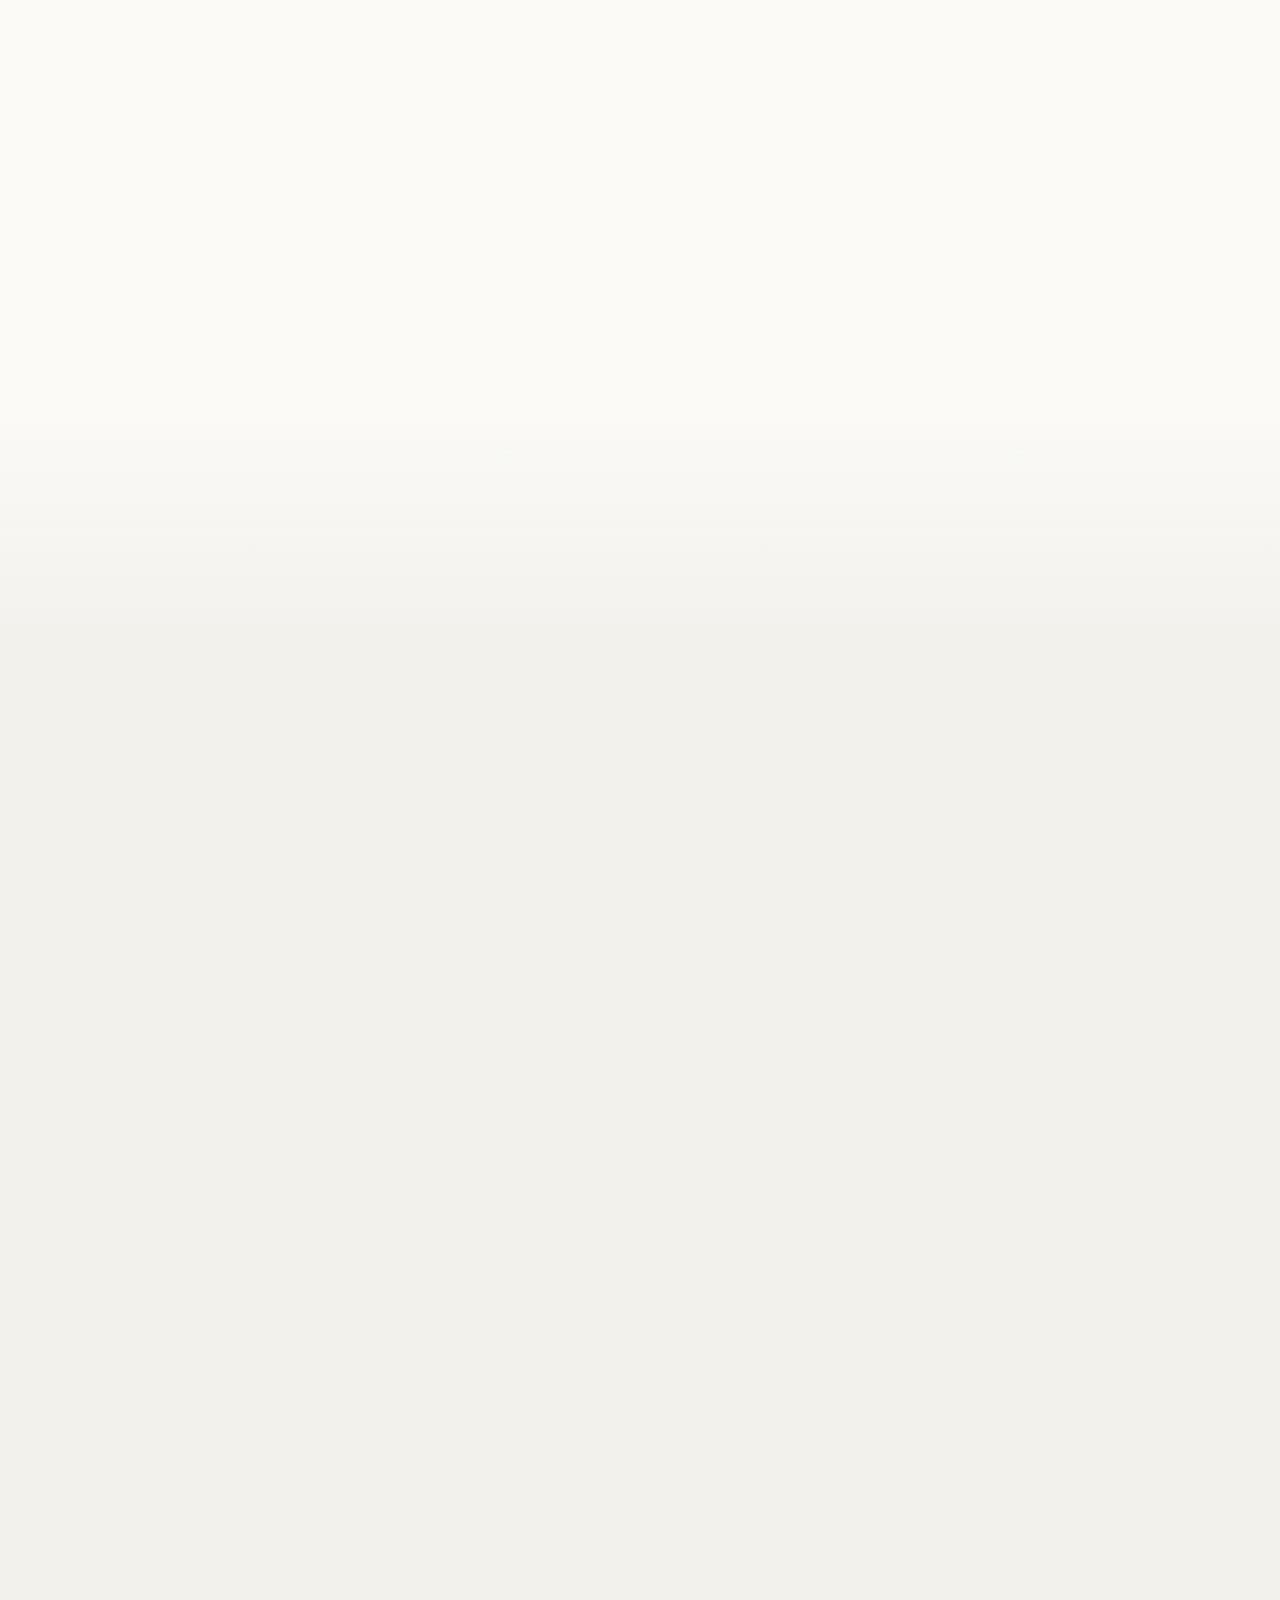
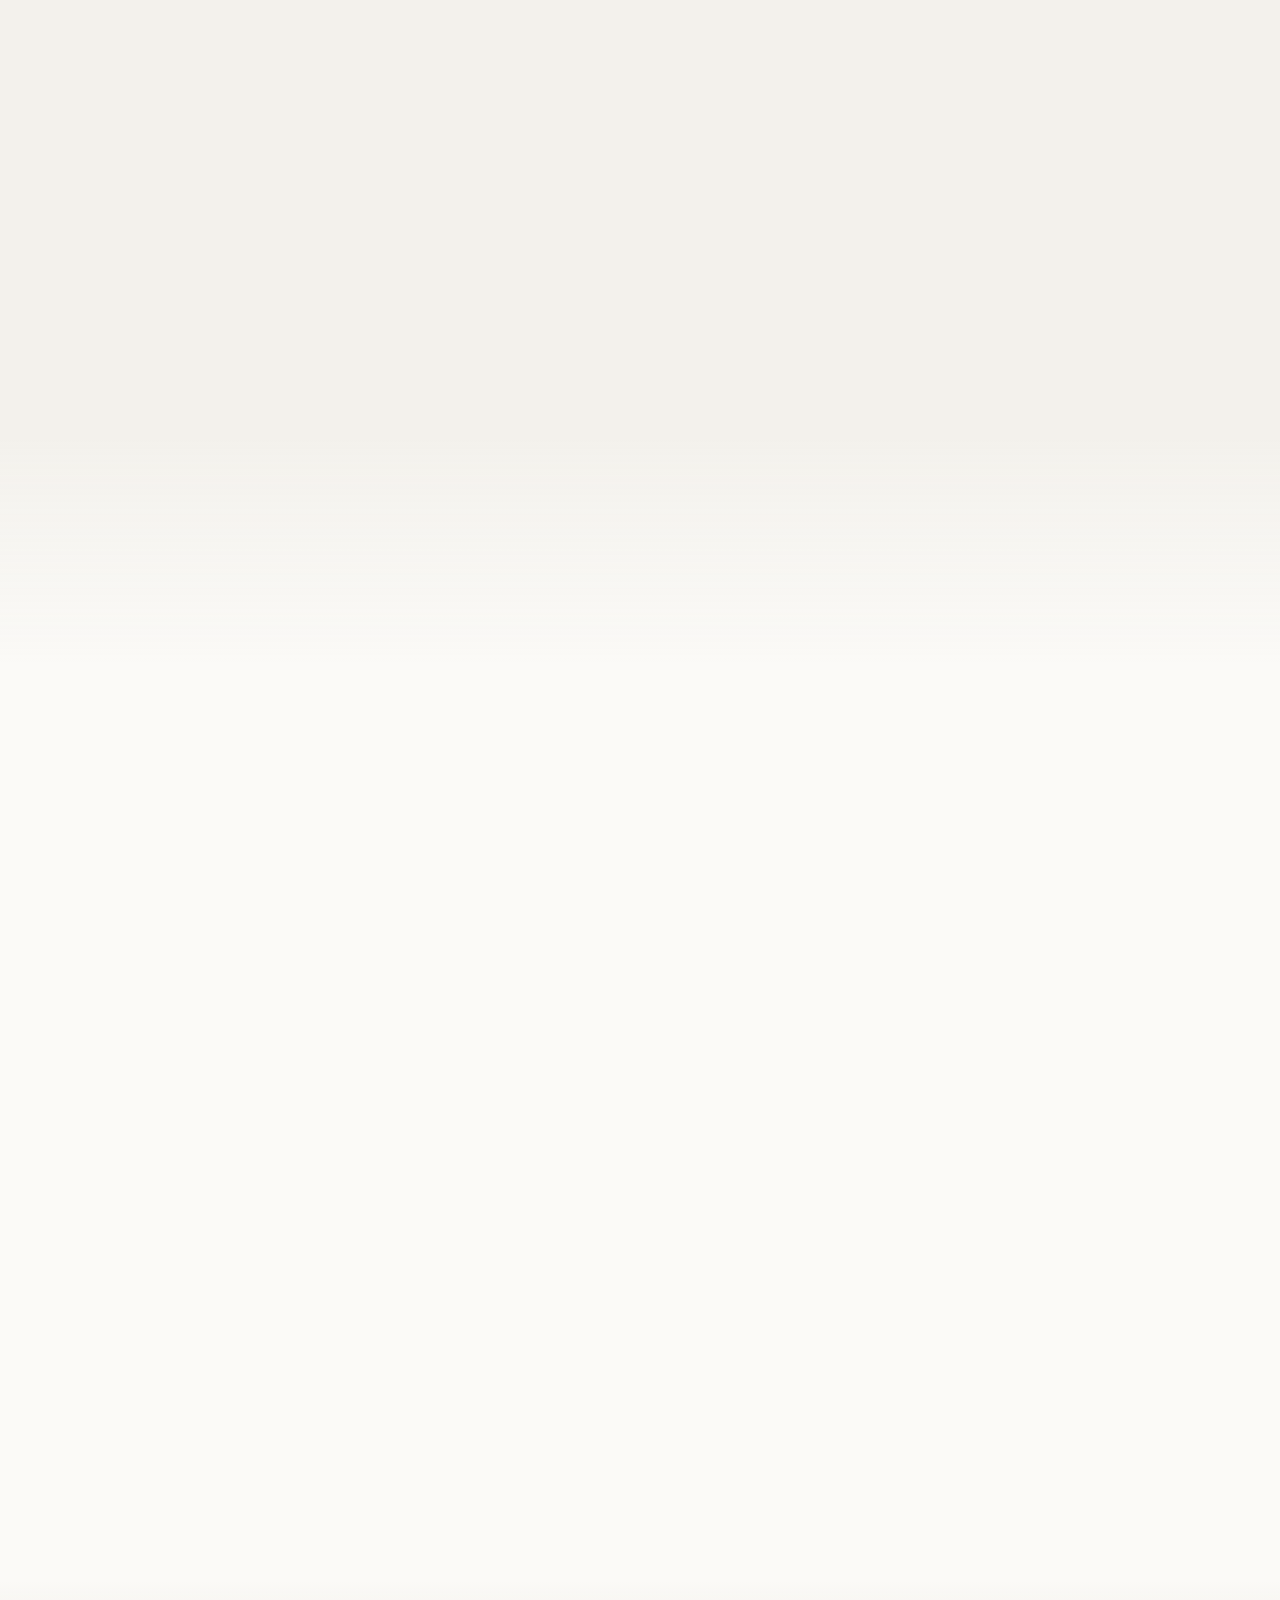
==== commit c6c19366: "Hero: paint first slide immediately; animate only on slide changes The first slide's staggered entra" ====
--- a/bn/index.html
+++ b/bn/index.html
@@ -25,7 +25,7 @@
 
   <link rel="icon" href="../favicon.svg" type="image/svg+xml">
   <link rel="preload" href="../fonts/anek-bangla-bengali-700-b9cc08db74.woff2" as="font" type="font/woff2" crossorigin>
-  <link rel="stylesheet" href="../css/style.css?v=cd91cf2856">
+  <link rel="stylesheet" href="../css/style.css?v=250c4da457">
   <script src="../js/theme.js?v=811c5ee647"></script>
 
   <script type="application/ld+json">
@@ -99,7 +99,7 @@
       </div>
 
       <div class="slides" id="hero-slides" aria-live="off">
-        <div class="slide is-active" id="slide-1" role="group" aria-roledescription="slide" aria-label="৪টির ১ম: পরিচিতি" data-label="শুরু">
+        <div class="slide is-active is-initial" id="slide-1" role="group" aria-roledescription="slide" aria-label="৪টির ১ম: পরিচিতি" data-label="শুরু">
           <div class="container hero-layout">
             <div class="hero-content">
           <p class="eyebrow eyebrow-split anim" style="--i:1"><span><span class="status-dot"></span> নতুন প্রজেক্টের জন্য প্রস্তুত</span><a href="#solutions"><b>২৮+</b> রেডি-টু-লঞ্চ সমাধান <span aria-hidden="true">→</span></a></p>
@@ -1024,6 +1024,6 @@
     </div>
   </footer>
 
-  <script src="../js/script.js?v=a4ee93f711"></script>
+  <script src="../js/script.js?v=f37b367b3f"></script>
 </body>
 </html>
--- a/css/style.css
+++ b/css/style.css
@@ -1490,3 +1490,7 @@
 .hero-art .aurora.a1 { top: -180px; }
 .hero-art .aurora.a2 { top: 40px; }
 .hero-art .aurora.a3 { top: 560px; bottom: auto; }
+
+/* First slide is painted immediately on page load (fast FCP/LCP); entrance
+   animations only play when the slider changes slides. */
+.slide.is-initial .anim, .slide.is-initial .art3d { transition: none !important; opacity: 1; transform: none; filter: none; }
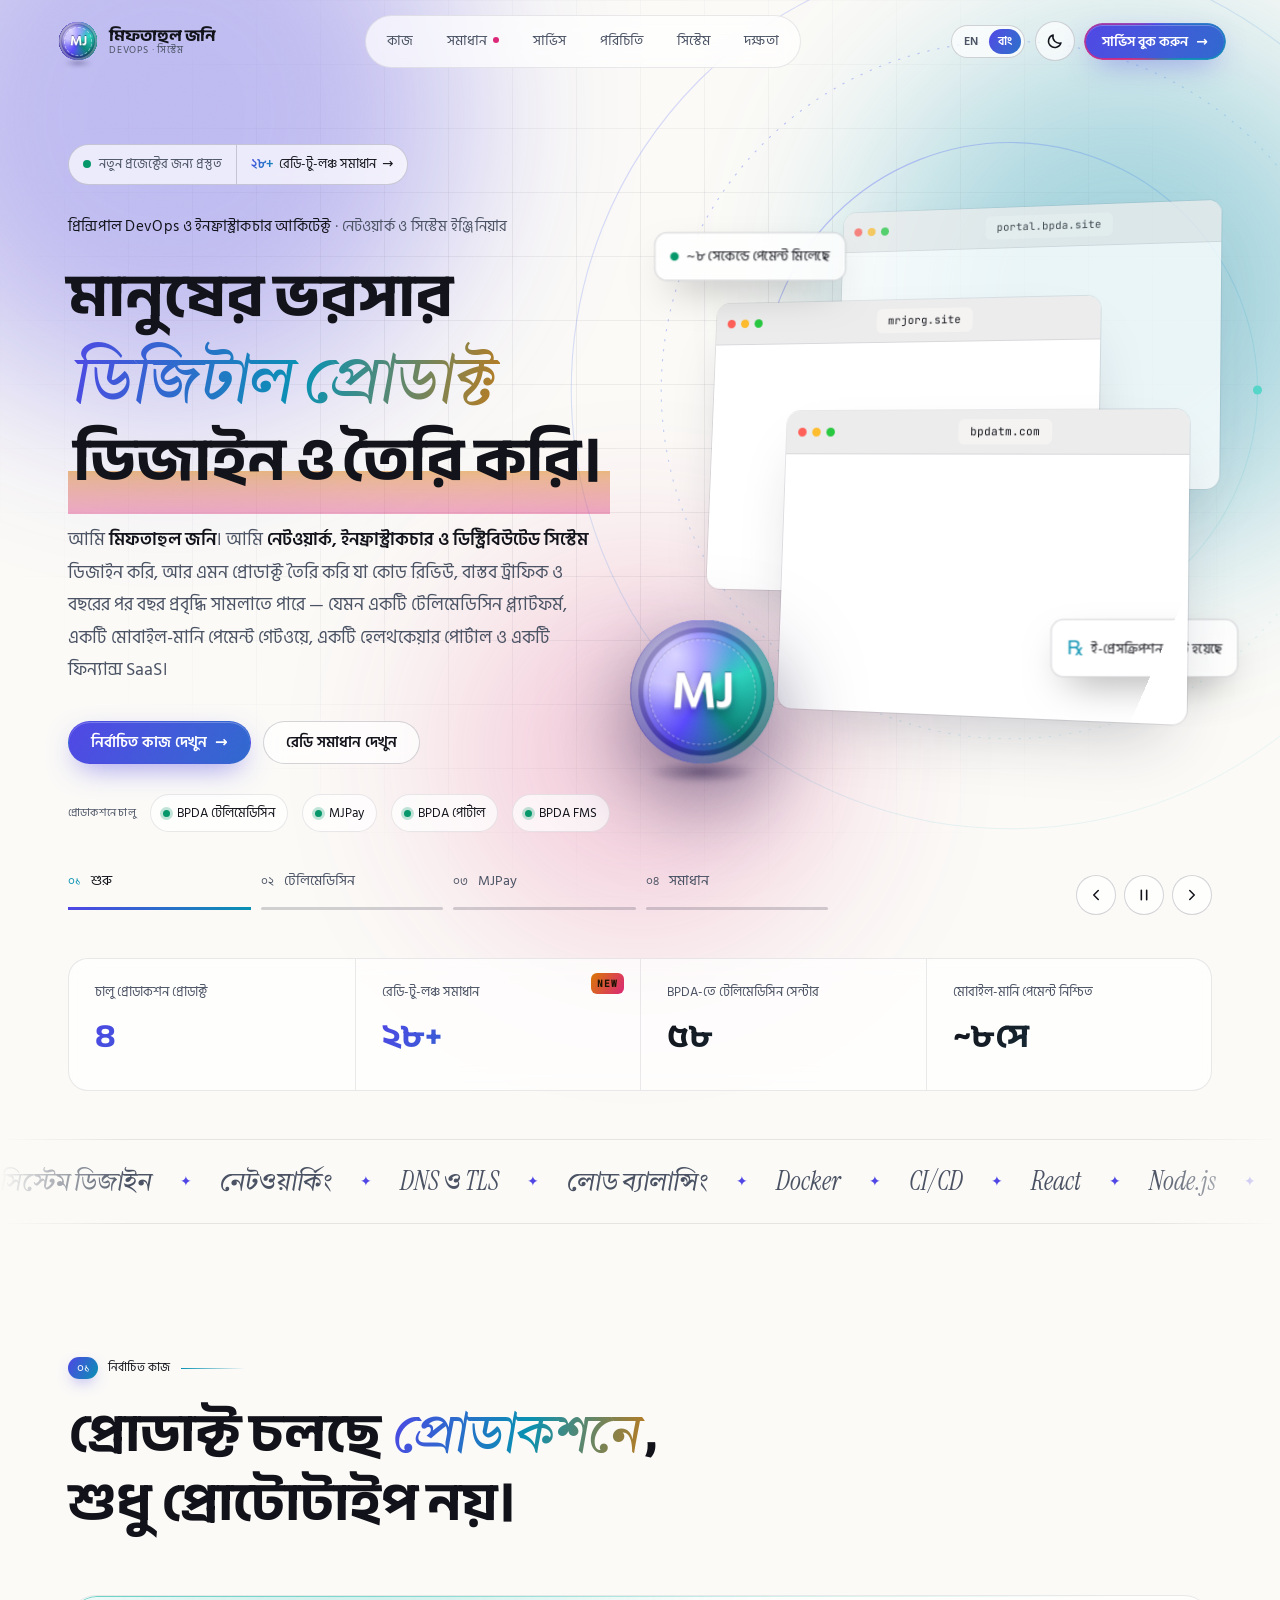
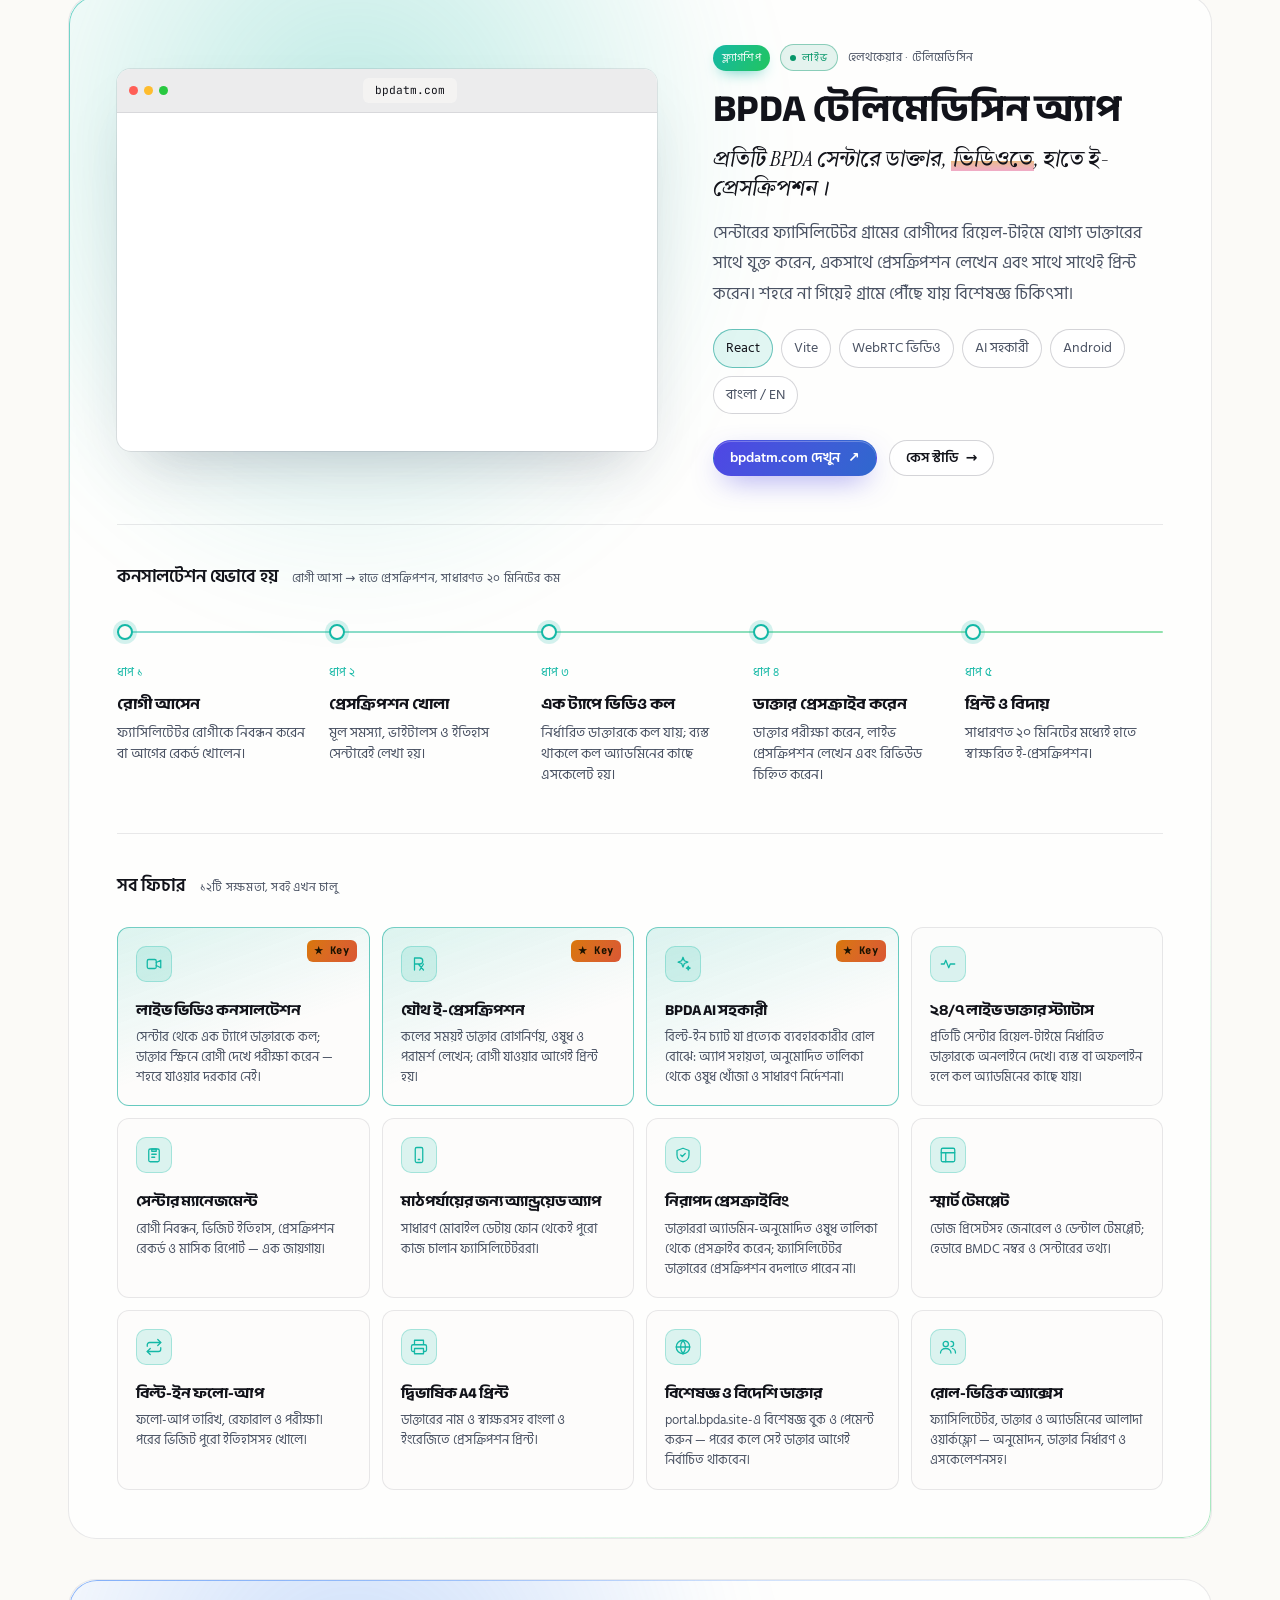
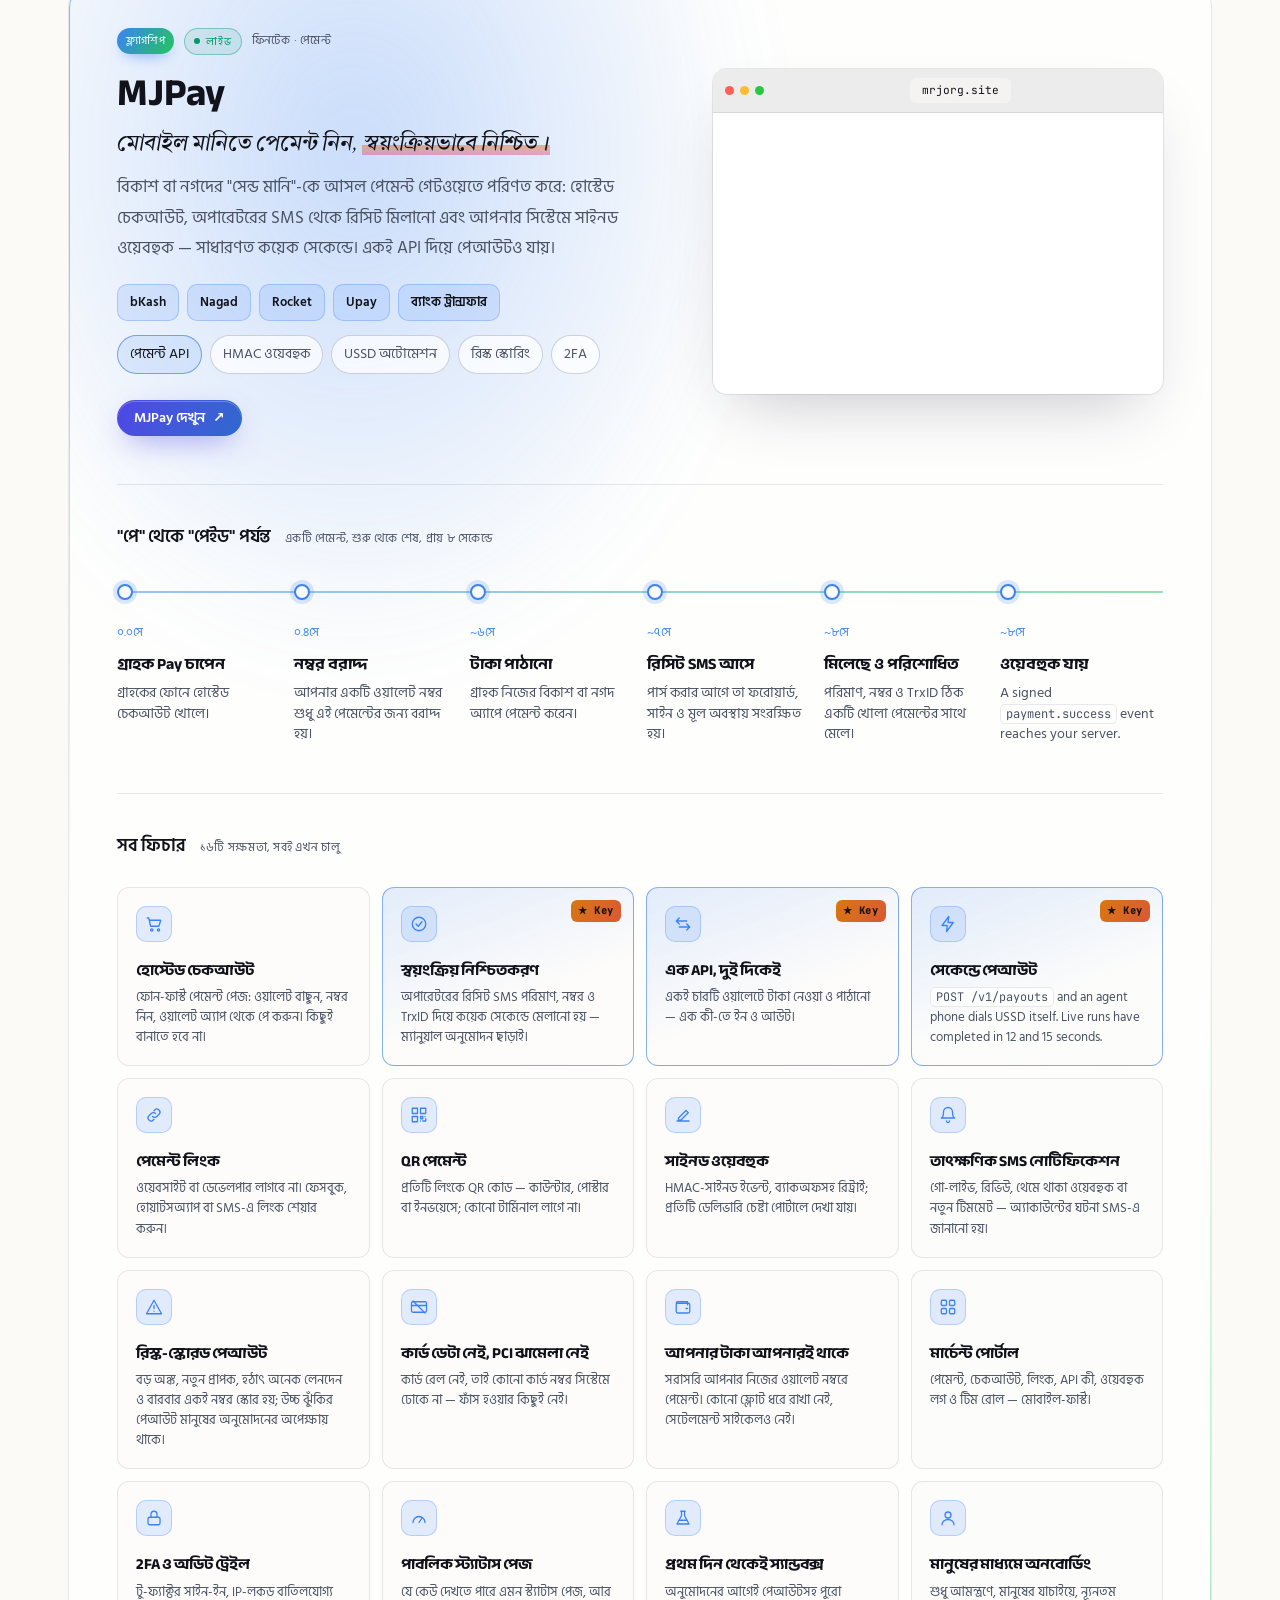
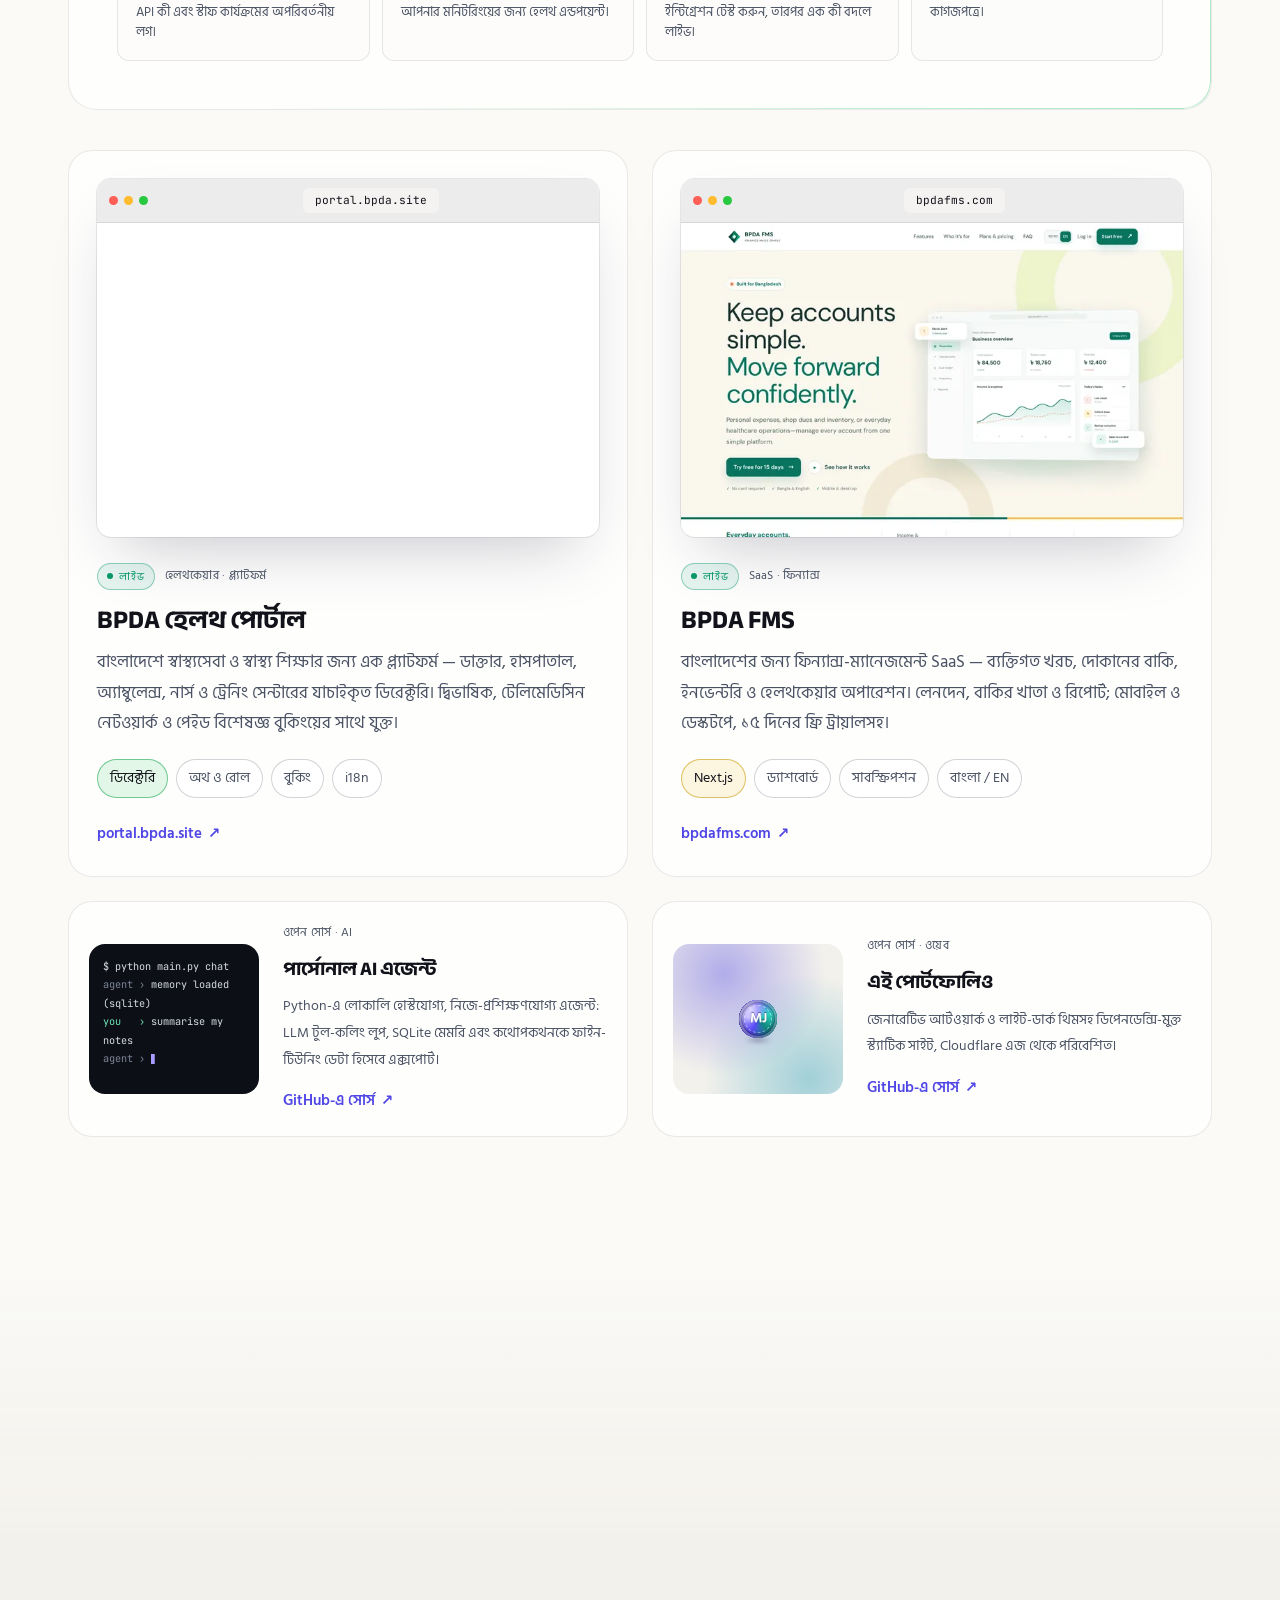
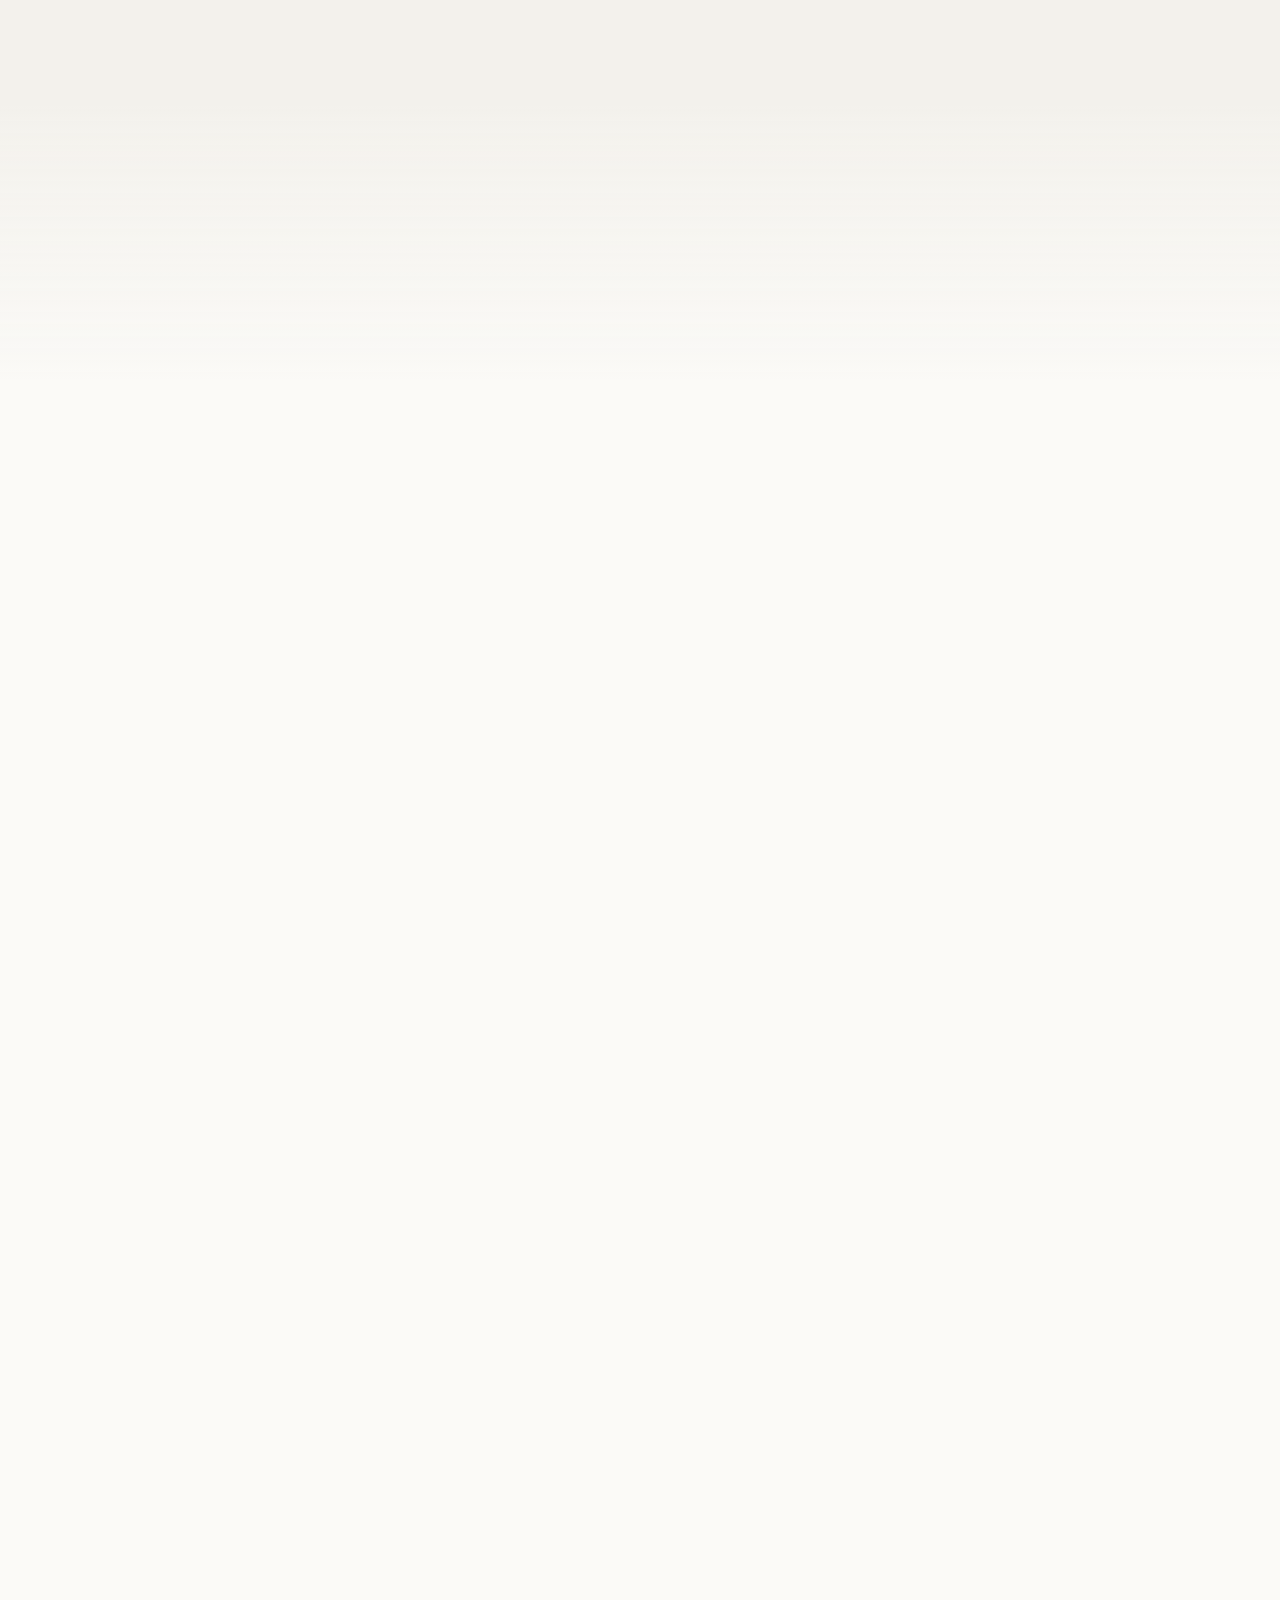
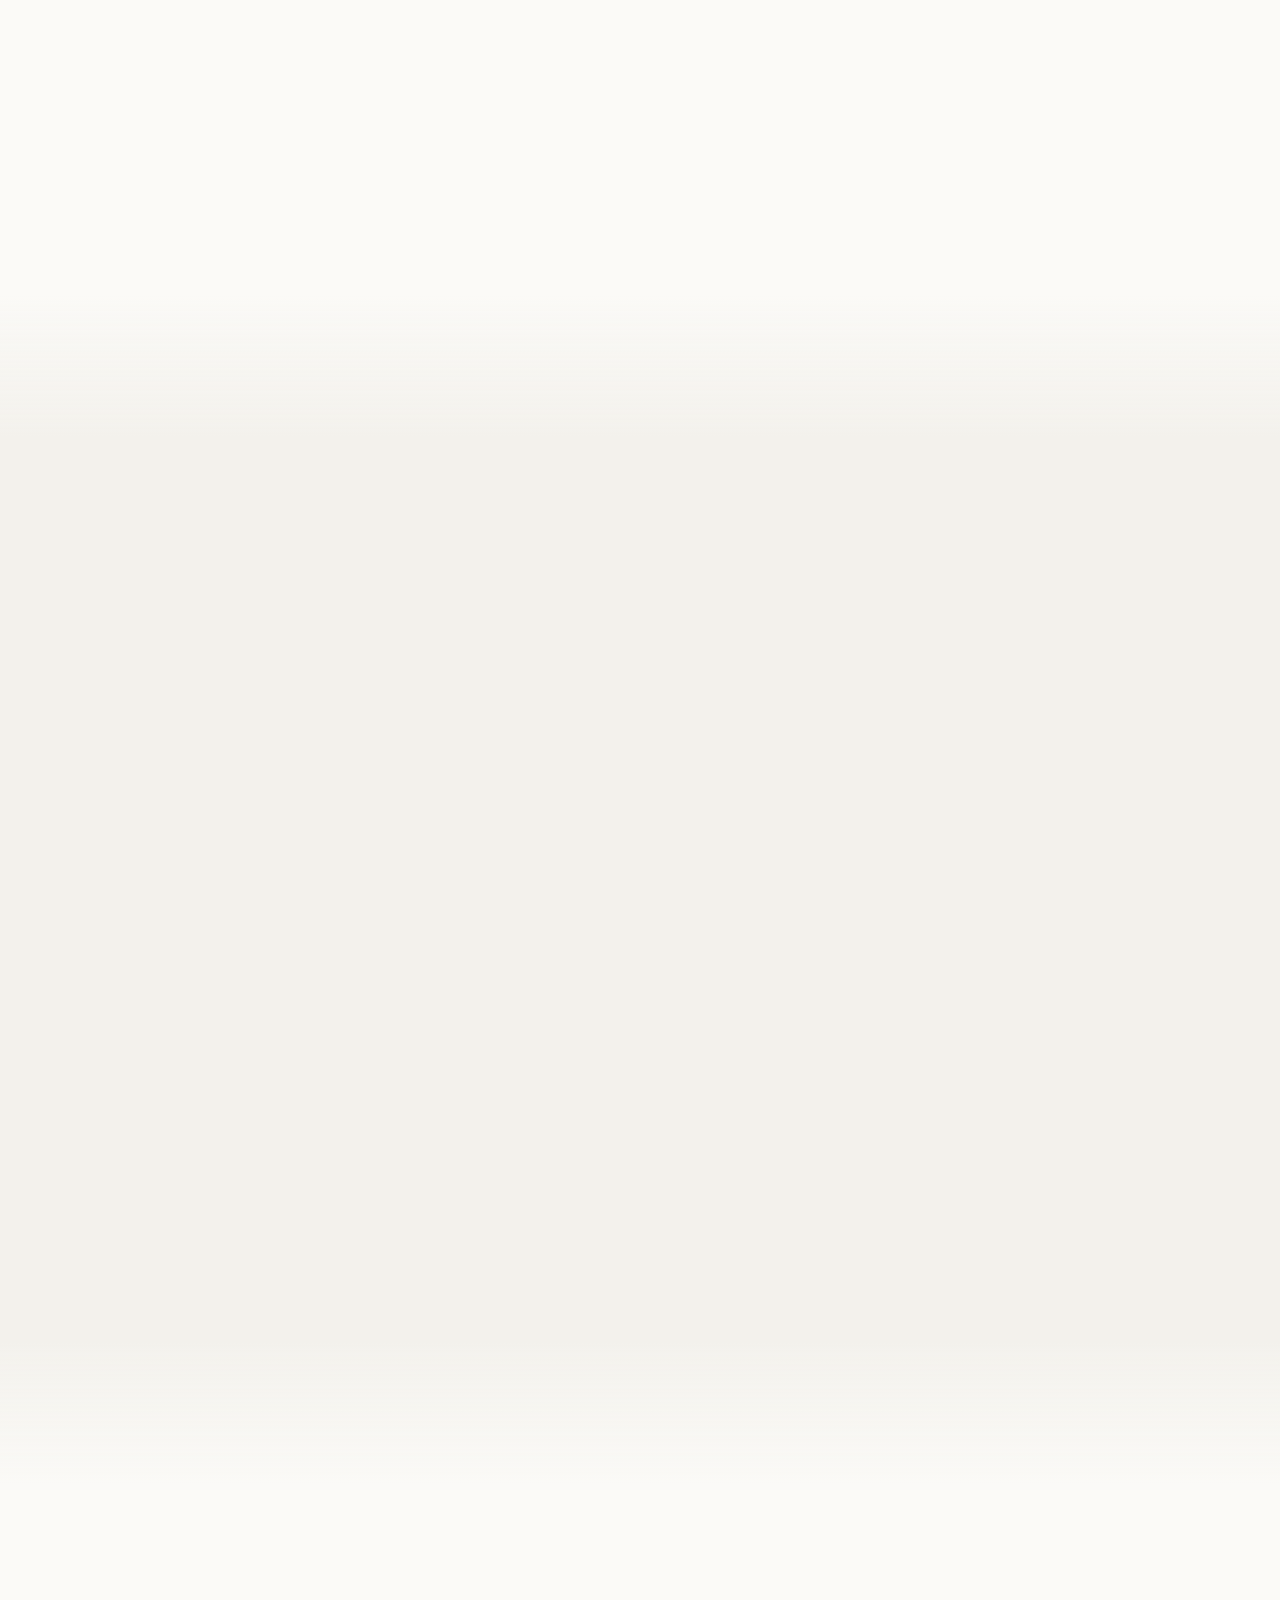
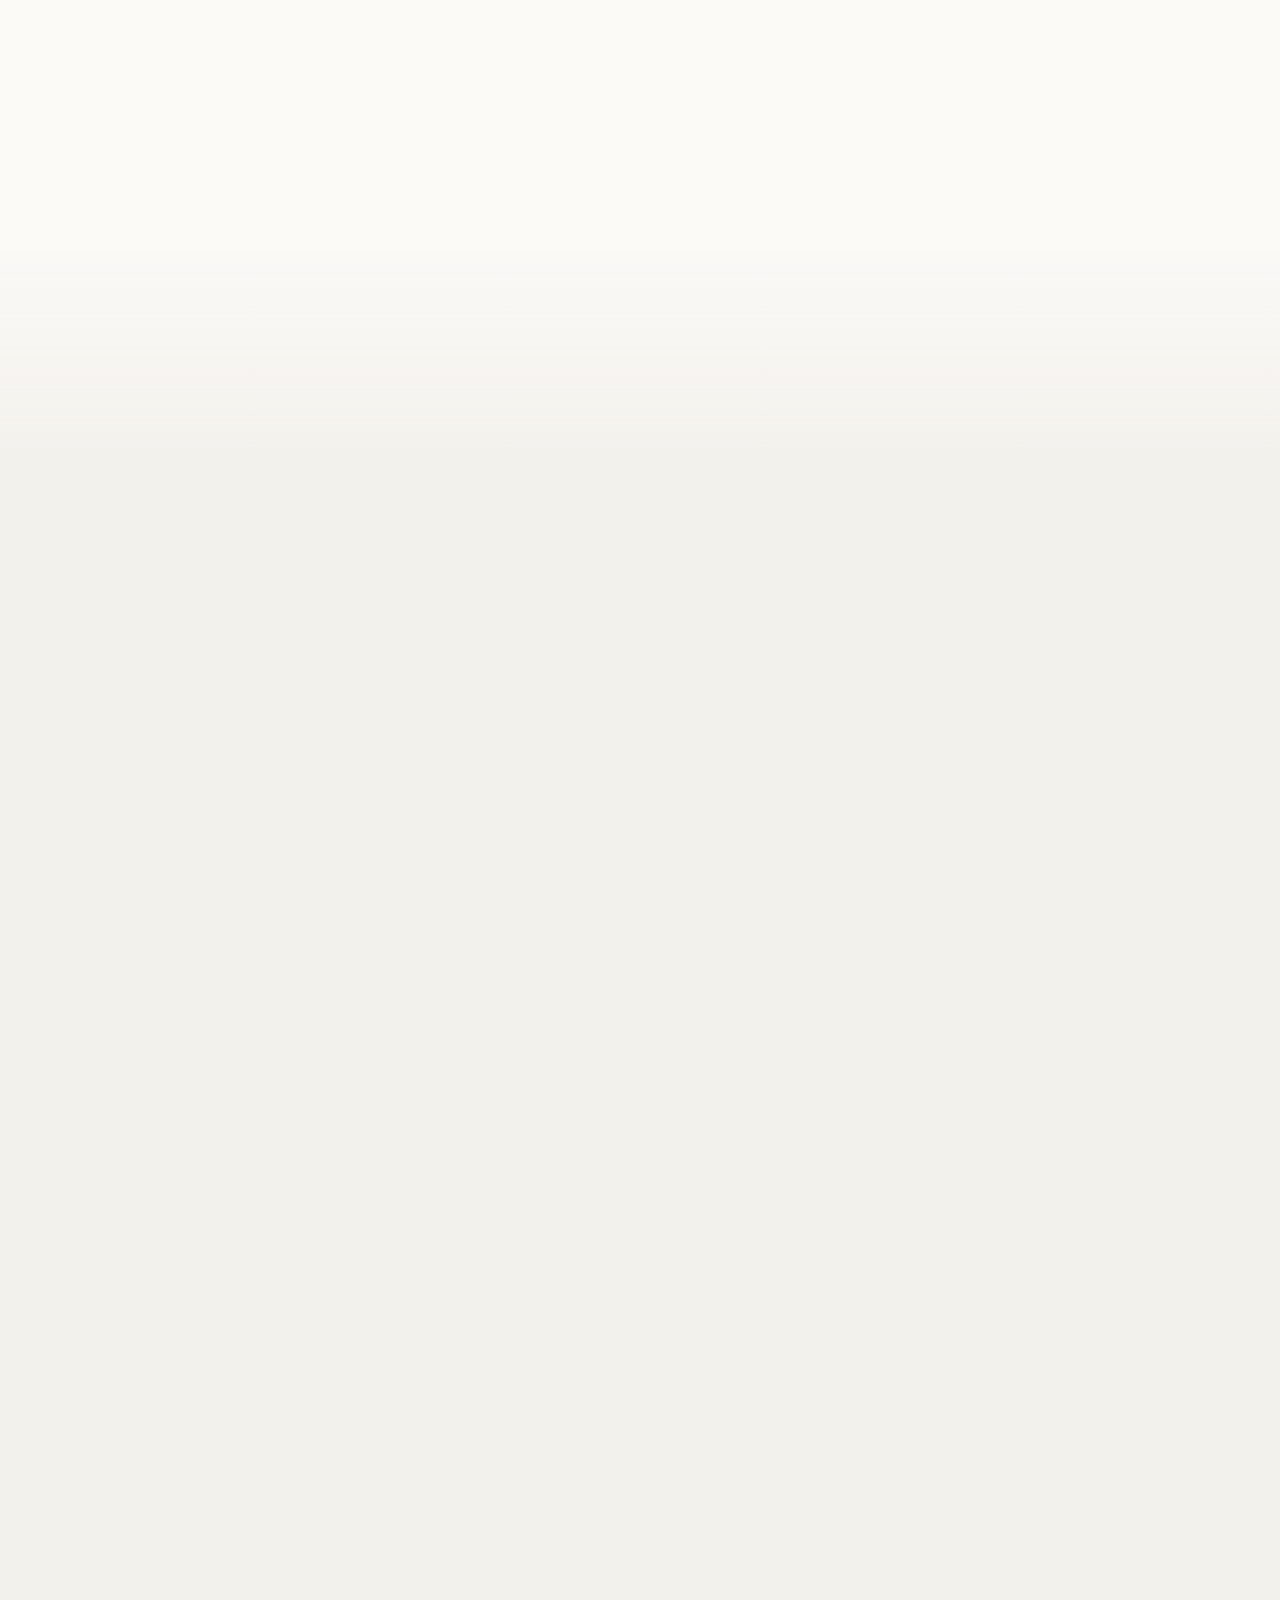
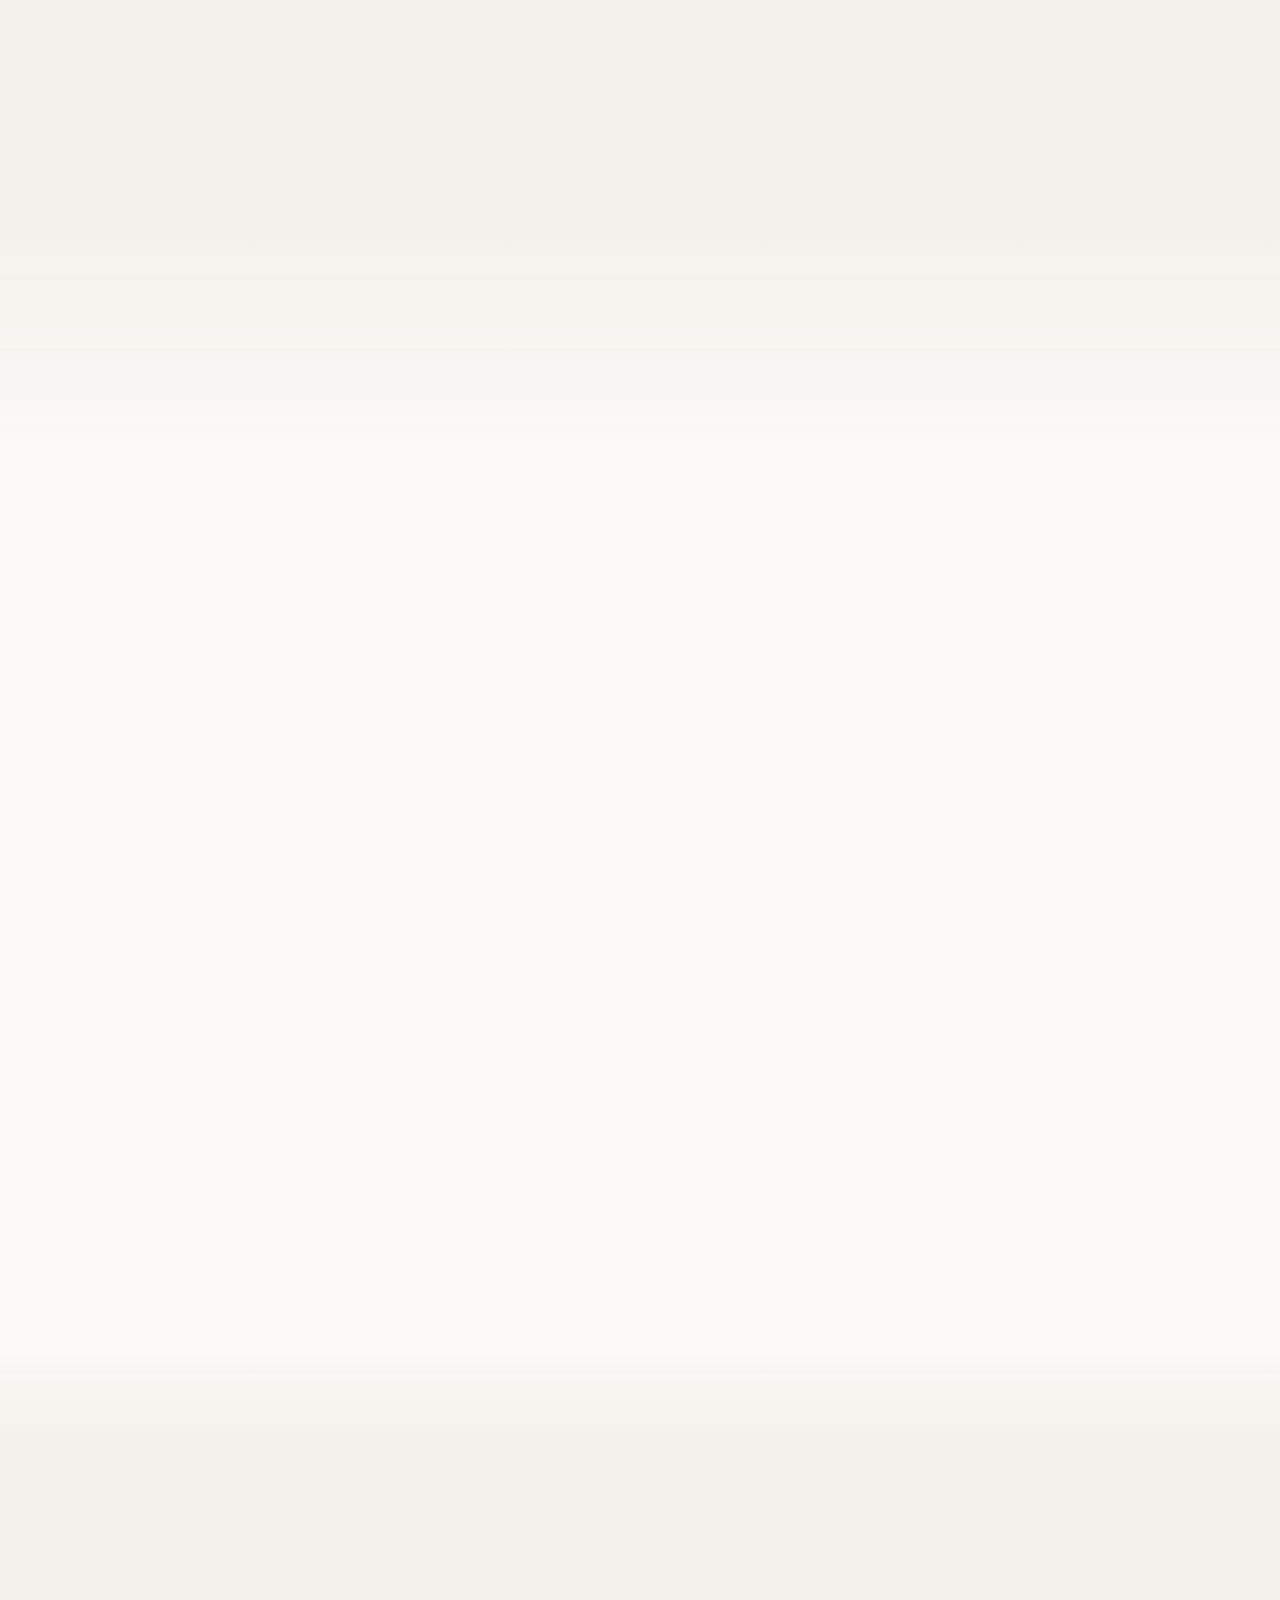
==== commit bee88c12: "Bangla body font: font-display optional (no late swap reflow) With the first slide painted immediate" ====
--- a/bn/index.html
+++ b/bn/index.html
@@ -25,7 +25,7 @@
 
   <link rel="icon" href="../favicon.svg" type="image/svg+xml">
   <link rel="preload" href="../fonts/anek-bangla-bengali-700-b9cc08db74.woff2" as="font" type="font/woff2" crossorigin>
-  <link rel="stylesheet" href="../css/style.css?v=250c4da457">
+  <link rel="stylesheet" href="../css/style.css?v=50f298f7c9">
   <script src="../js/theme.js?v=811c5ee647"></script>
 
   <script type="application/ld+json">
--- a/css/style.css
+++ b/css/style.css
@@ -170,7 +170,7 @@
   font-family: 'Hind Siliguri';
   font-style: normal;
   font-weight: 400;
-  font-display: swap;
+  font-display: optional;
   src: url(../fonts/hind-siliguri-bengali-8ae56aab76.woff2) format('woff2');
   unicode-range: U+0951-0952, U+0964-0965, U+0980-09FE, U+1CD0, U+1CD2, U+1CD5-1CD6, U+1CD8, U+1CE1, U+1CEA, U+1CED, U+1CF2, U+1CF5-1CF7, U+200C-200D, U+20B9, U+25CC, U+A8F1;
 }
@@ -179,7 +179,7 @@
   font-family: 'Hind Siliguri';
   font-style: normal;
   font-weight: 400;
-  font-display: swap;
+  font-display: optional;
   src: url(../fonts/hind-siliguri-latin-cdc41415f3.woff2) format('woff2');
   unicode-range: U+0000-00FF, U+0131, U+0152-0153, U+02BB-02BC, U+02C6, U+02DA, U+02DC, U+0304, U+0308, U+0329, U+2000-206F, U+20AC, U+2122, U+2191, U+2193, U+2212, U+2215, U+FEFF, U+FFFD;
 }
@@ -188,7 +188,7 @@
   font-family: 'Hind Siliguri';
   font-style: normal;
   font-weight: 600;
-  font-display: swap;
+  font-display: optional;
   src: url(../fonts/hind-siliguri-bengali-b92b5da6d4.woff2) format('woff2');
   unicode-range: U+0951-0952, U+0964-0965, U+0980-09FE, U+1CD0, U+1CD2, U+1CD5-1CD6, U+1CD8, U+1CE1, U+1CEA, U+1CED, U+1CF2, U+1CF5-1CF7, U+200C-200D, U+20B9, U+25CC, U+A8F1;
 }
@@ -197,7 +197,7 @@
   font-family: 'Hind Siliguri';
   font-style: normal;
   font-weight: 600;
-  font-display: swap;
+  font-display: optional;
   src: url(../fonts/hind-siliguri-latin-c39d0db6f5.woff2) format('woff2');
   unicode-range: U+0000-00FF, U+0131, U+0152-0153, U+02BB-02BC, U+02C6, U+02DA, U+02DC, U+0304, U+0308, U+0329, U+2000-206F, U+20AC, U+2122, U+2191, U+2193, U+2212, U+2215, U+FEFF, U+FFFD;
 }
